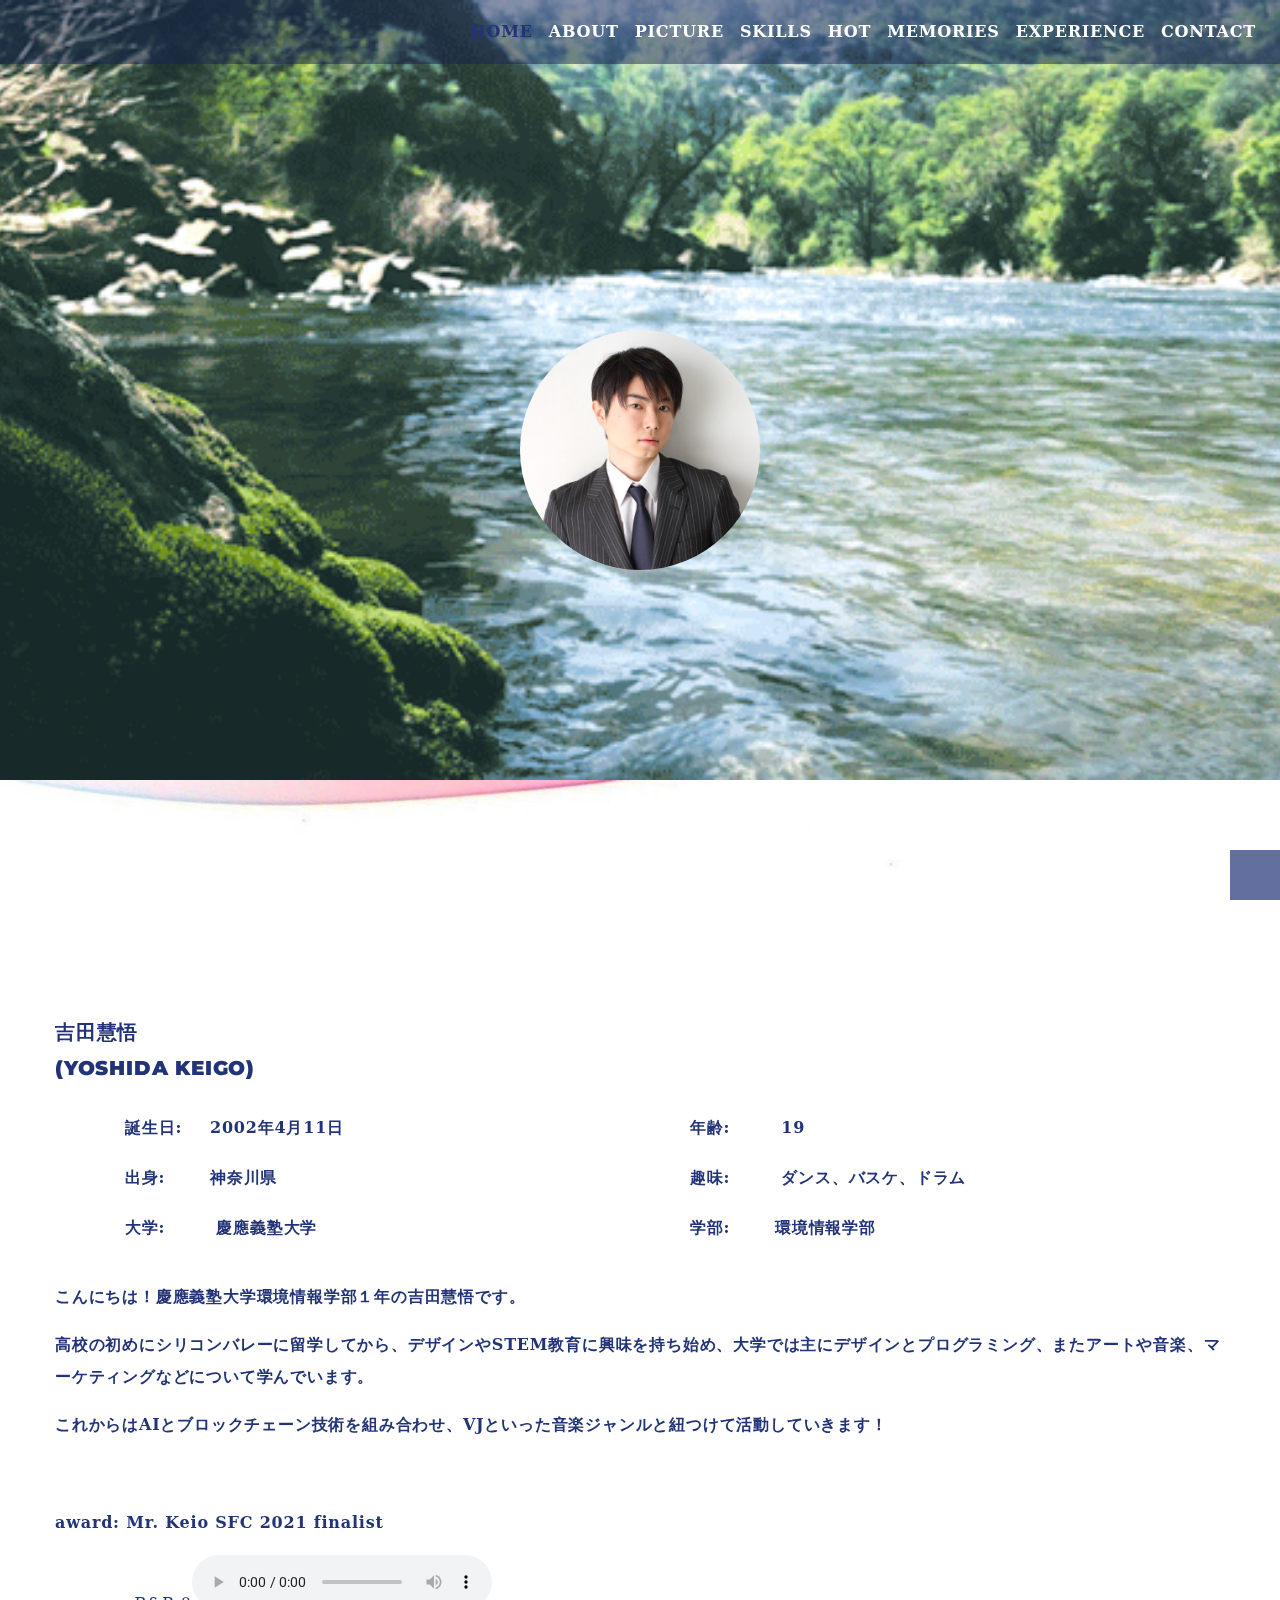
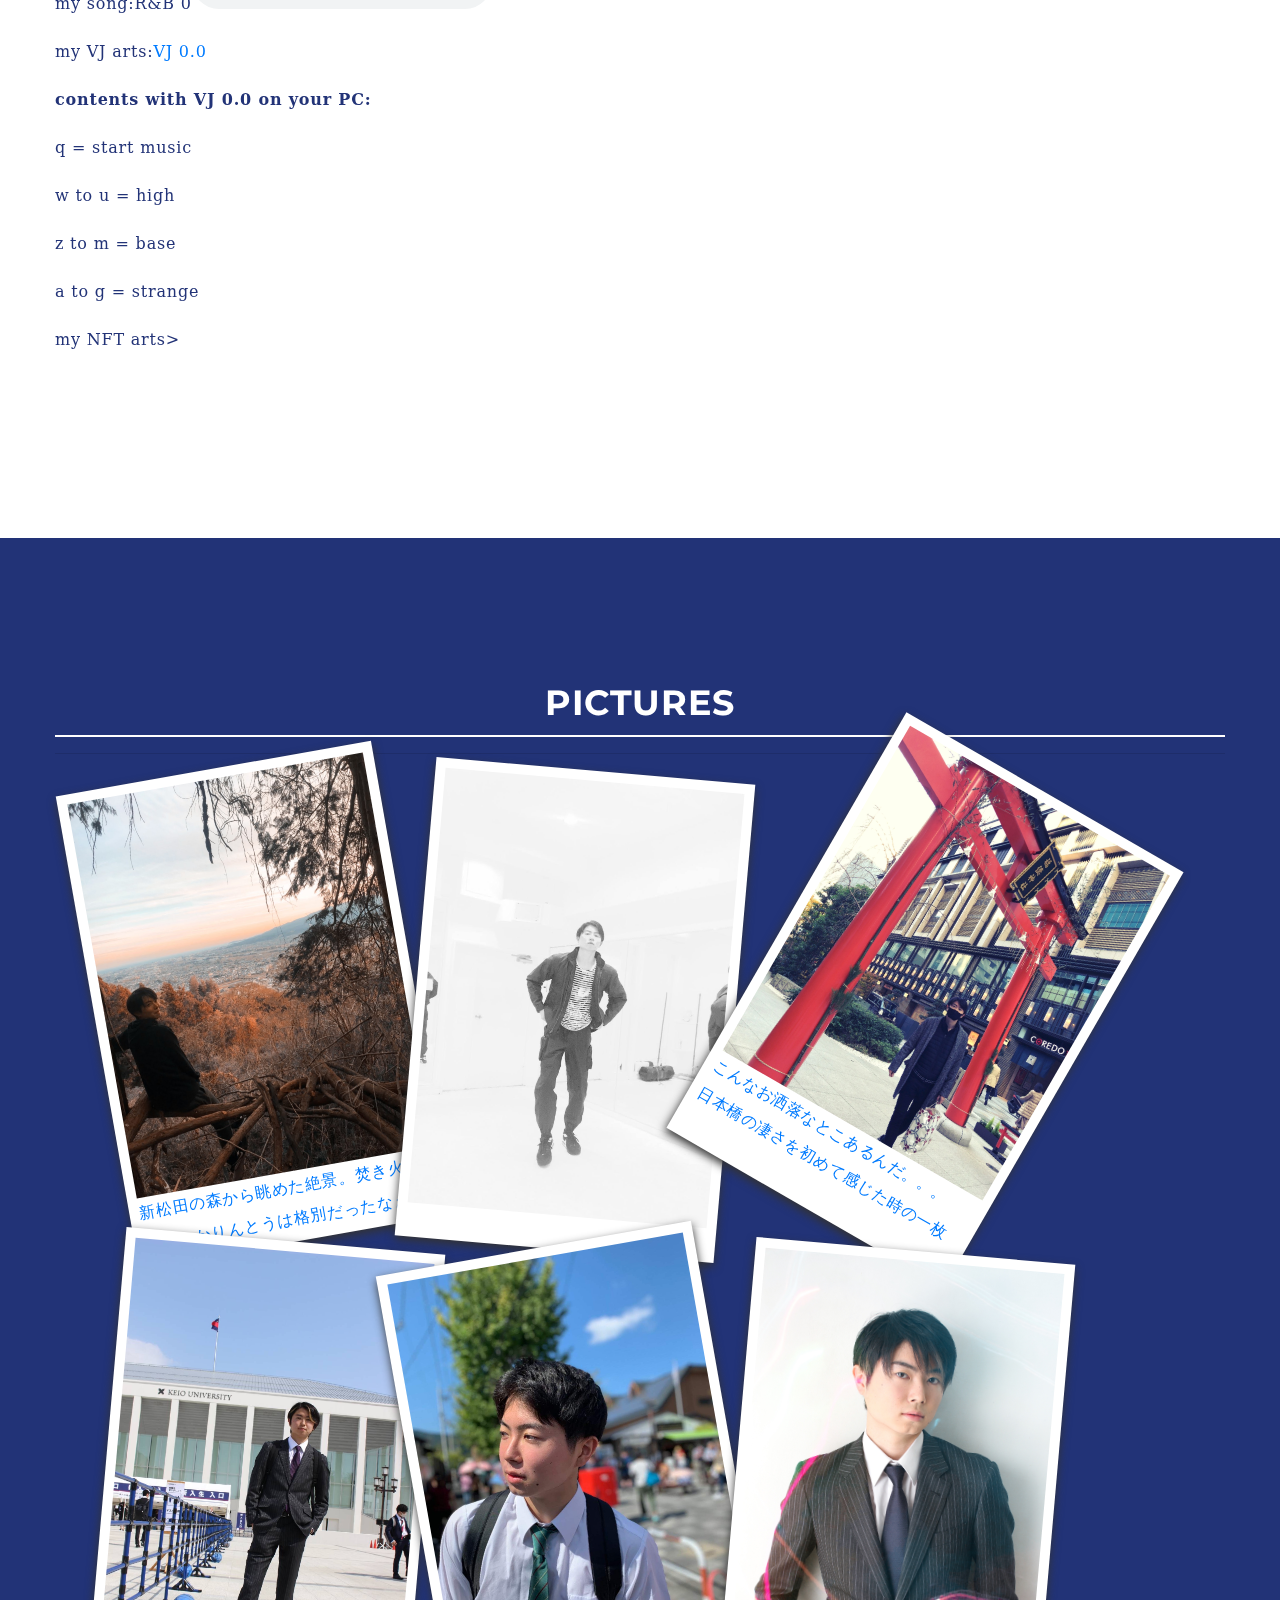
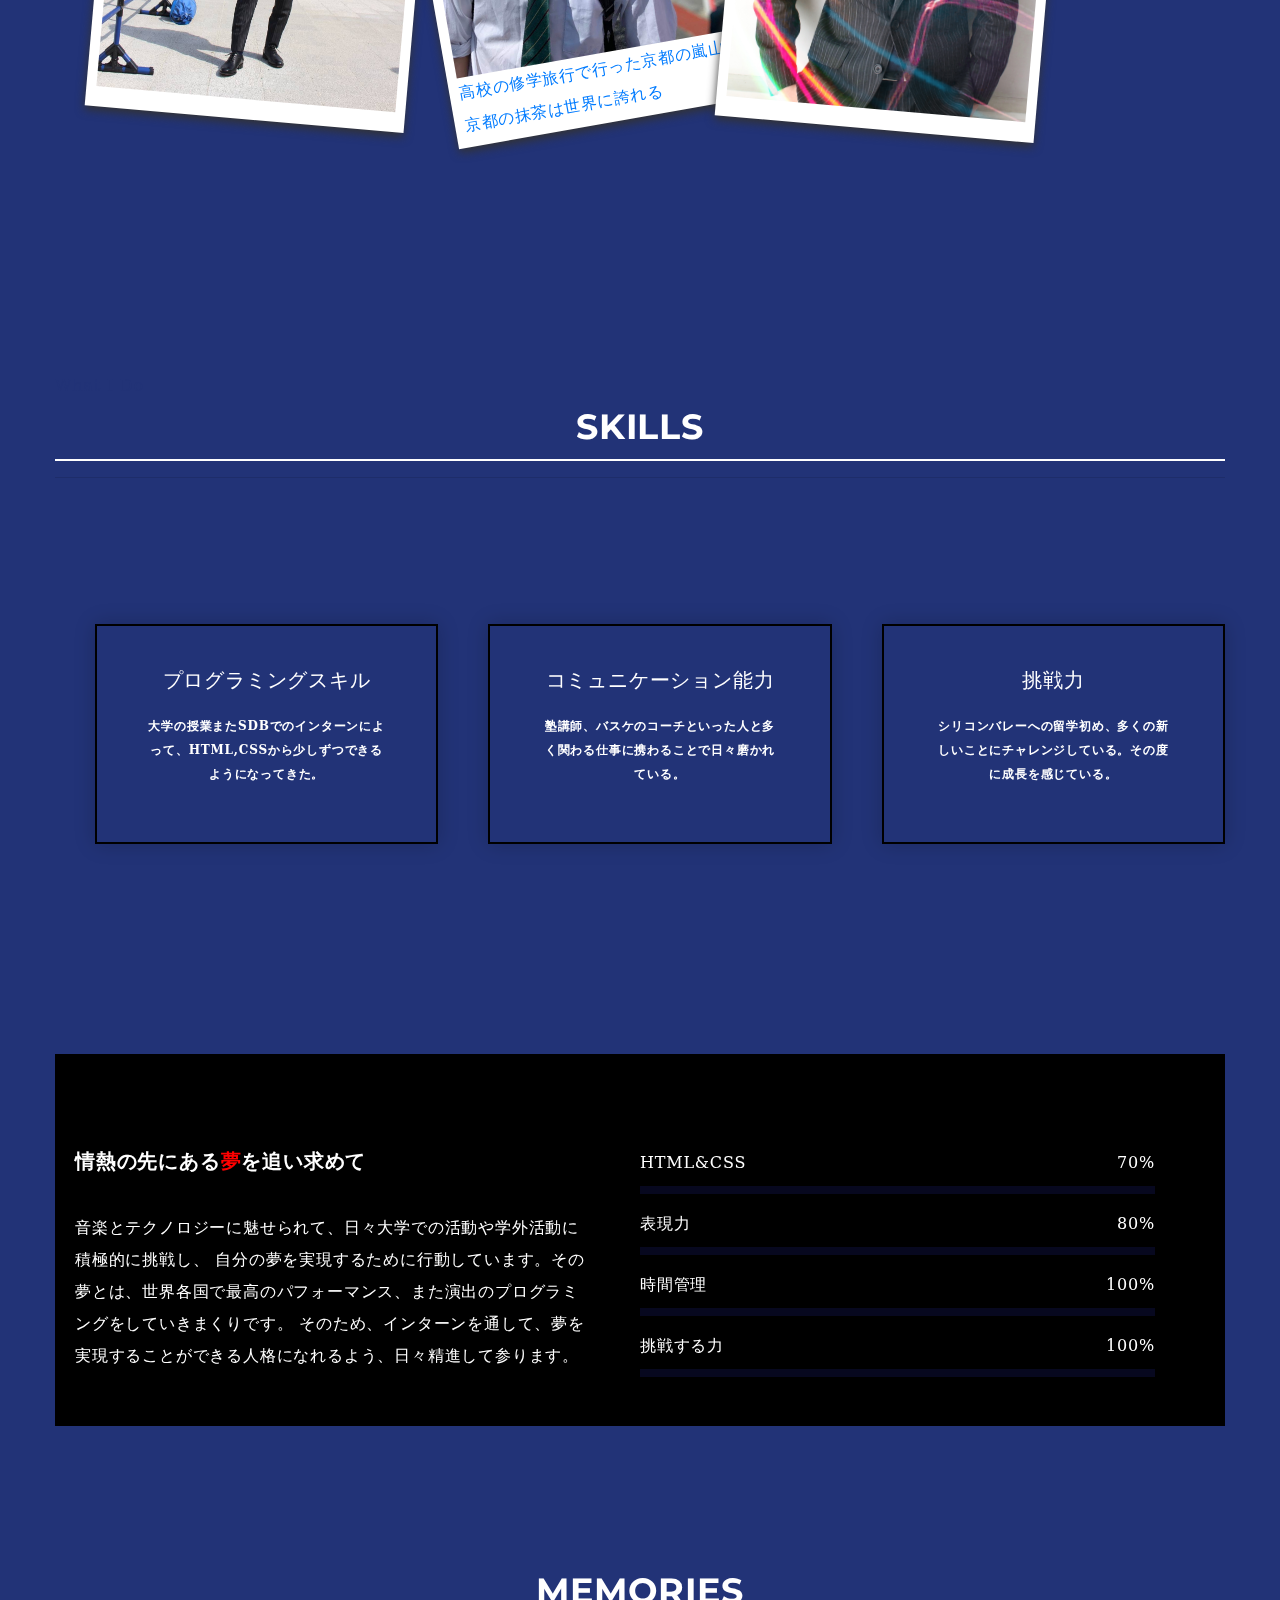
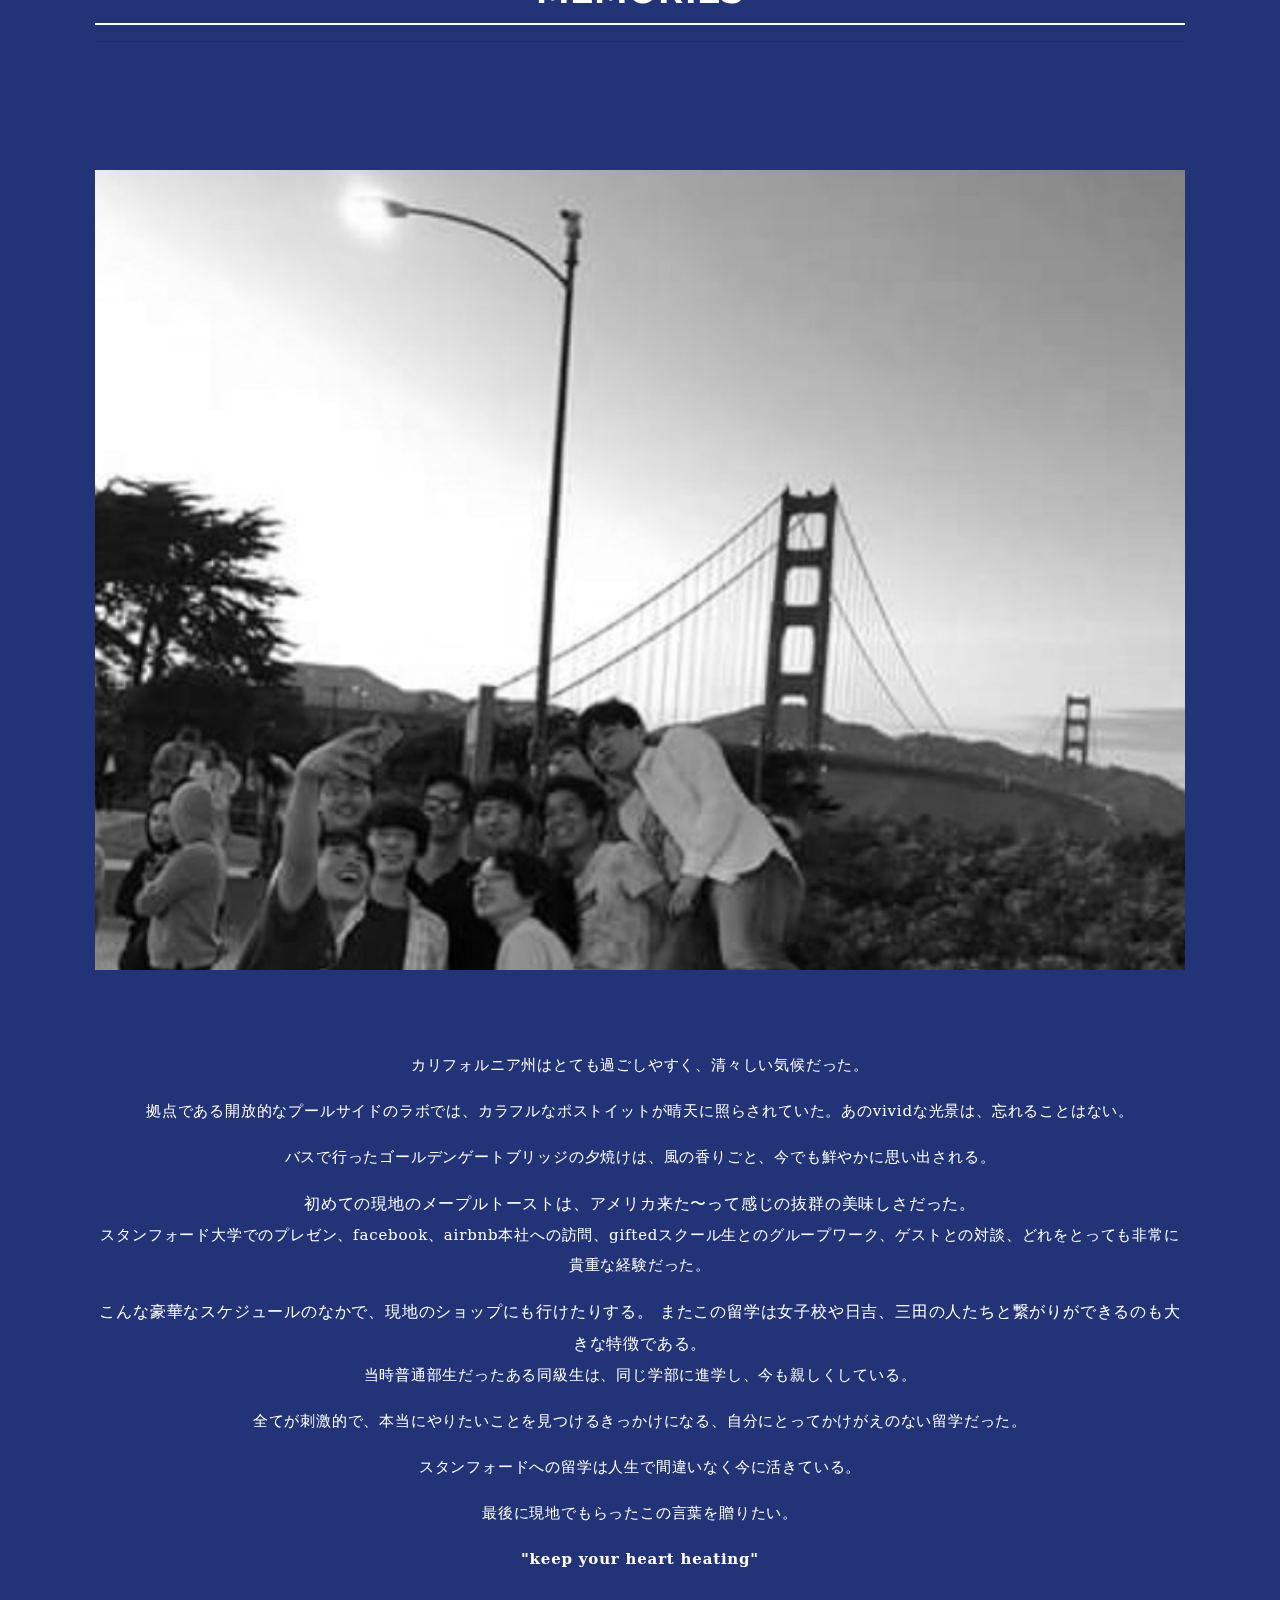
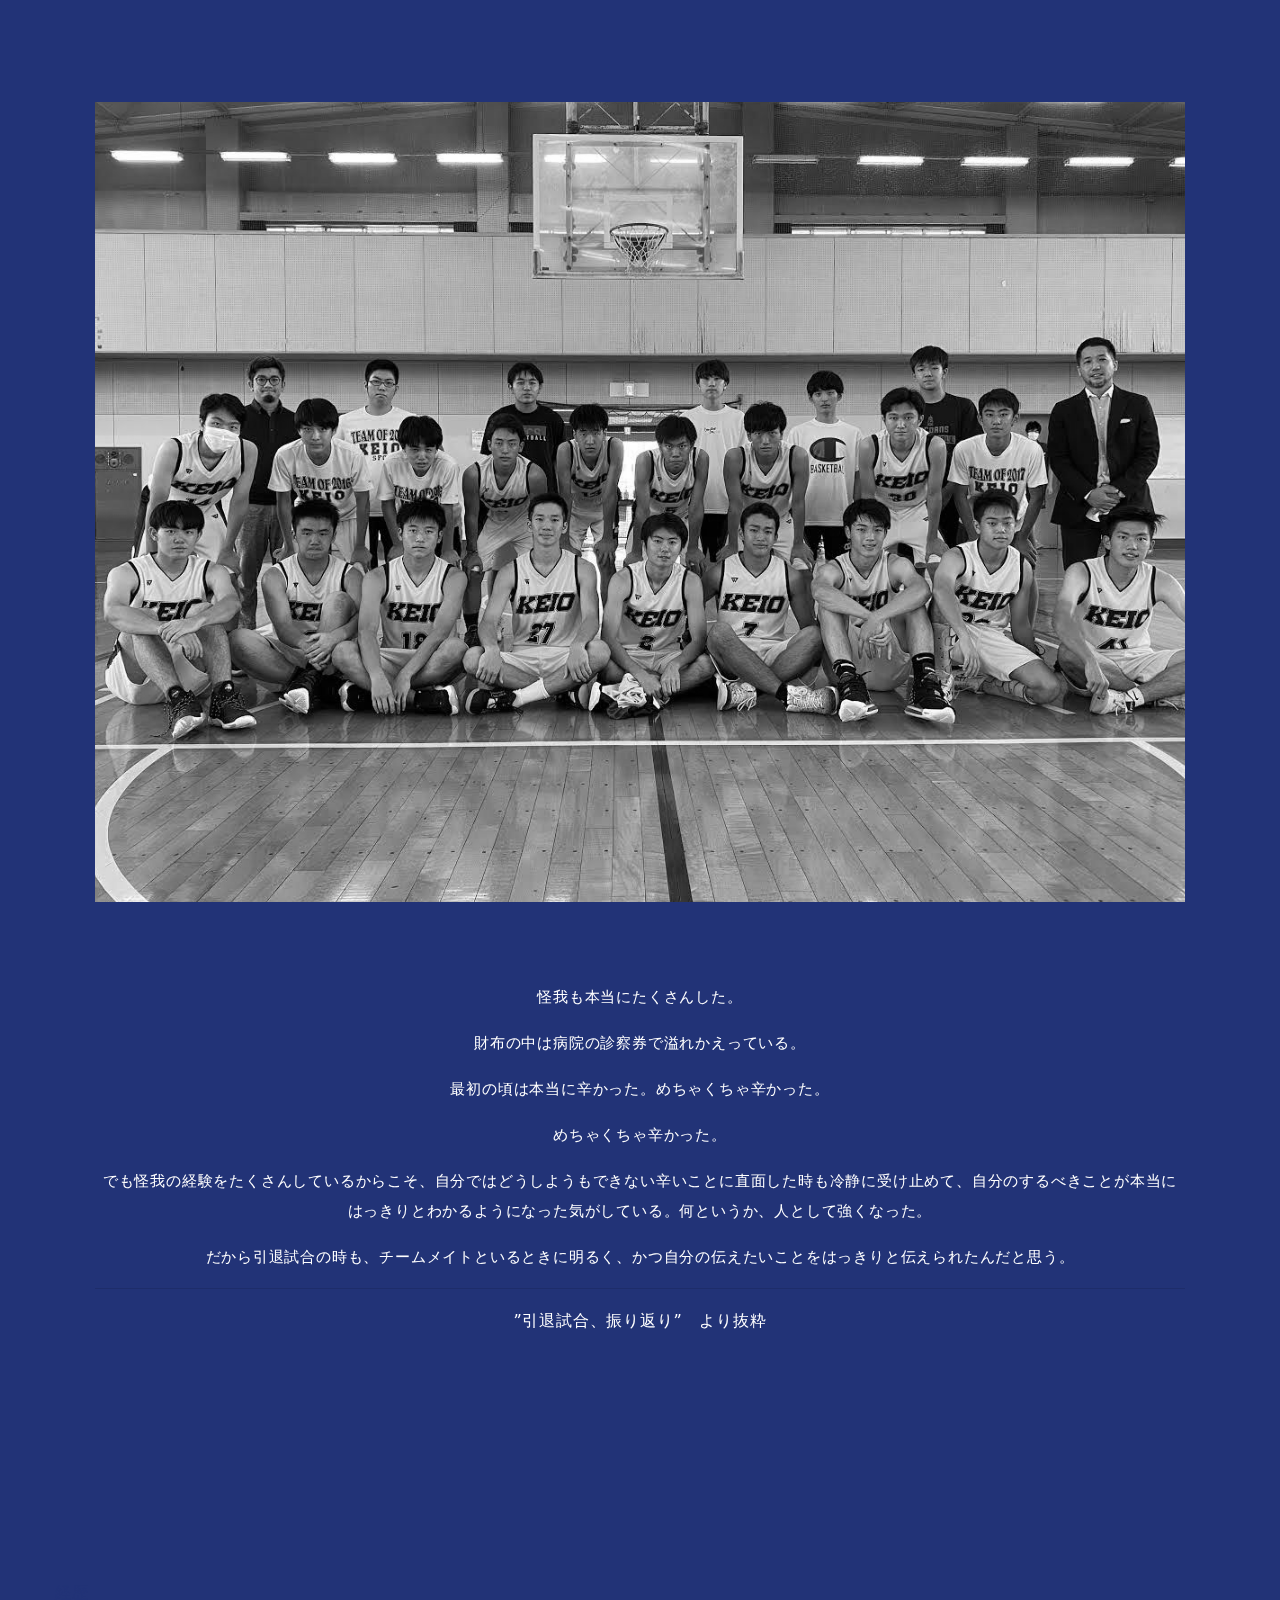
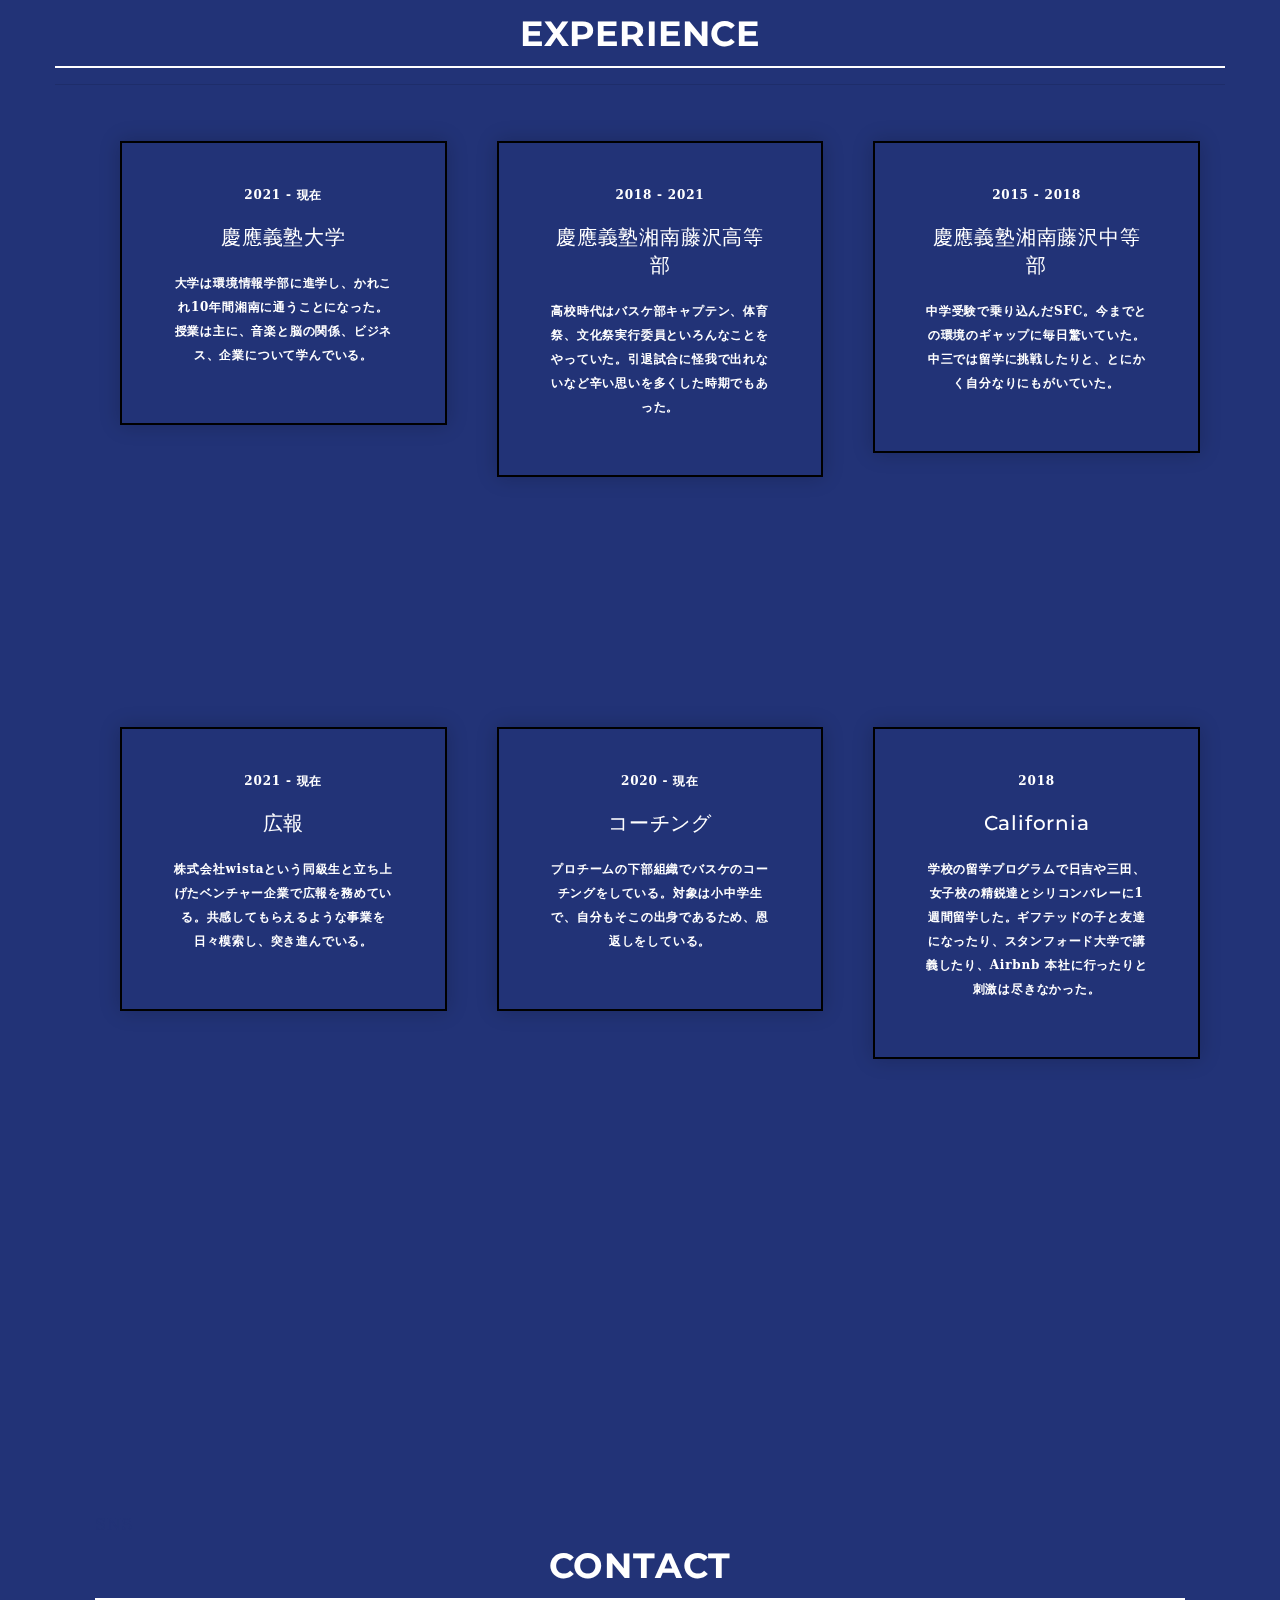
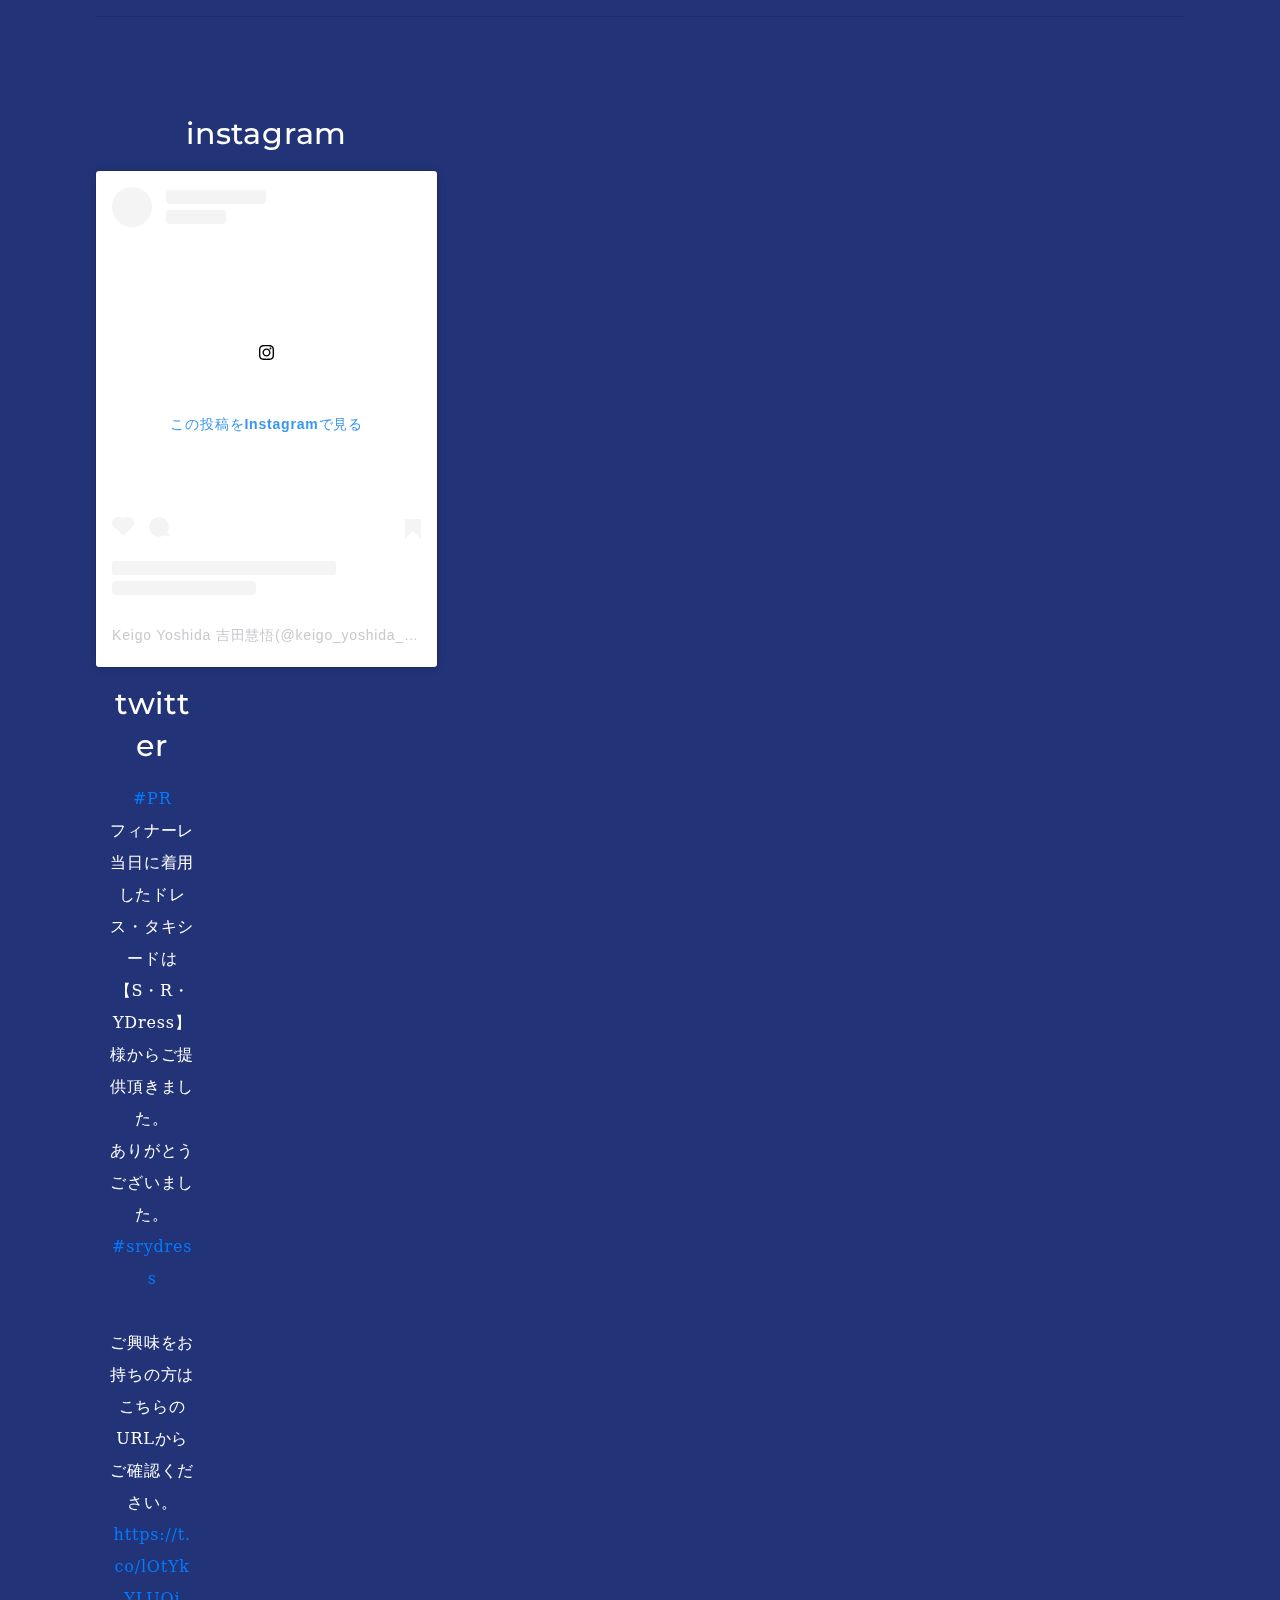
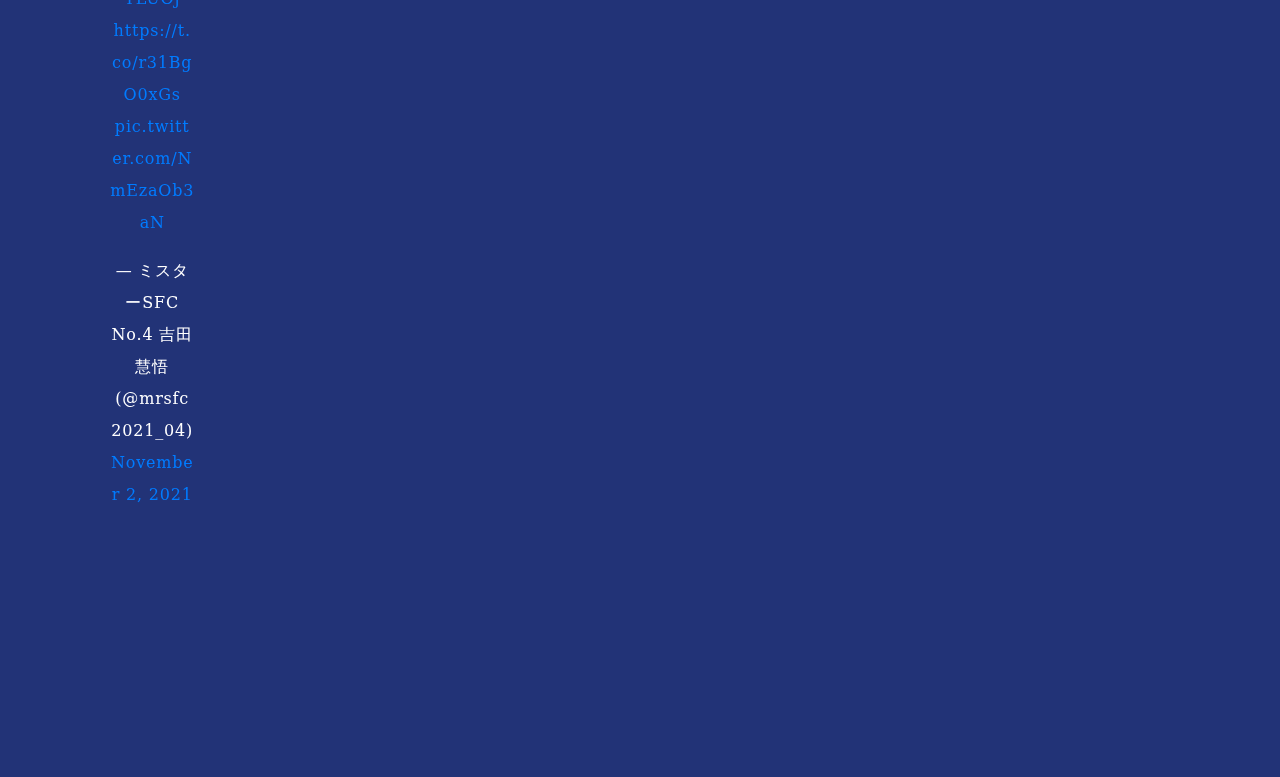
==== index.html @ f38b5d02 "twitterを並列に" ====
<!DOCTYPE html>
<html lang="ja">

<head>
  <meta http-equiv="Content-Type" content="text/html; charset=utf-8" />

  <meta name="description" content="Name of your web site">
  <meta name="author" content="Marketify">

  <meta name="viewport" content="width=device-width, initial-scale=1, maximum-scale=1">
  <title>KEIGO-PORTFOLIO</title>

  <link href="https://fonts.googleapis.com/css?family=Roboto:300,300i,400,400i,500,500i,700,700i&display=swap"
    rel="stylesheet">
  <link
    href="https://fonts.googleapis.com/css?family=Montserrat:200i,300,300i,400,400i,500,500i,600,700,700i,800&display=swap"
    rel="stylesheet">

  <link rel="stylesheet" href="https://stackpath.bootstrapcdn.com/bootstrap/4.4.1/css/bootstrap.min.css"
    integrity="sha384-Vkoo8x4CGsO3+Hhxv8T/Q5PaXtkKtu6ug5TOeNV6gBiFeWPGFN9MuhOf23Q9Ifjh" crossorigin="anonymous">
  <link rel="stylesheet" type="text/css" href="css/plugins.css" />
  <link rel="stylesheet" type="text/css" href="css/styler.css" />
</head>

<!--nav section-->
<body data-spy="scroll" data-target="#navbarResponsive">
  <nav class="navbar navbar-expand-md  navbar-dark fixed-top">
    <a class="navbar-brand" href="#"></a>
    <button class="navbar-toggler" type="button" data-toggle="collapse" data-target="#navbarResponsive">
      <span class="navbar-toggler-icon"></span>
    </button>
    <div class="collapse navbar-collapse" id="navbarResponsive">
      <ul class="navbar-nav ml-auto">
        <li class="nav-item">
          <a class="nav-link" href="#home">HOME</a>
        </li>
        <li class="nav-item">
          <a class="nav-link" href="#about">ABOUT</a>
        </li>
        <li class="nav-item">
          <a class="nav-link" href="#portfolio">PICTURE</a>
        </li>
        <li class="nav-item">
          <a class="nav-link" href="#skills">SKILLS</a>
        </li>
        <li class="nav-item">
          <a class="nav-link" href="#hot">HOT</a>
        </li>
        <li class="nav-item">
          <a class="nav-link" href="#memories">MEMORIES</a>
        </li>
        <li class="nav-item">
          <a class="nav-link" href="#experience">EXPERIENCE</a>
        </li>
        <li class="nav-item">
          <a class="nav-link" href="#contact">CONTACT</a>
        </li>
      </ul>
    </div>
  </nav>
  <!--end of nav section-->


  <!--home section-->
  <div class="page_top"><a href="#home"></a></div>
  <div class="offset" id="home">
    <div class="home-wrap">
      <div class="home-inner">
        <img src="img/slider/tumblr_ovw5zvVWhR1uvsi7jo1_540.gif" class="hero-image">
      </div>
      <div class="hero-content">
        <div class="image-wrap">

          <img src="img/about/2021-05-2853.jpeg" alt="#" class="rounded-circle main">
        </div>
          </div>
        </div>
      </div>
  <!--end of home section-->

  <!--about section-->
      <div class="page-slide"><a href="#about"></a></div>
  <div class="offset" id="about">
    <div class="wrapper-about-all">
      <div class="wrapper-about">
        <div class="container">
          <div class="about-inner">
            <div class="leftbox">
              <div class="about-image-wrapper">
                <img src="img/portfolio/IMG_0034.jpeg" class="about-image">
              </div>
            </div>
            <div class="rightbox">
              <div class="about-title">
                <h3><b><strong>吉田慧悟</strong></b></h3>
                <h3><b><strong>(YOSHIDA KEIGO)</strong></b></h3>
              </div>
              <div class="about-short-contact-wrap">
                <ul>
                  <li>
                    <span><label>誕生日:</label>2002年4月11日</span>
                  </li>
                  <li>
                    <span><label>年齢:</label> 19</span>
                  </li>
                  <li>
                    <span><label>出身:</label>神奈川県</span>
                  </li>
                  <li>
                    <span><label>趣味:</label> ダンス、バスケ、ドラム</span>
                  </li>
                  <li>
                    <span><label>大学:</label> 慶應義塾大学</span>
                  </li>
                  <li>
                    <span><label>学部:</label>環境情報学部</span>
                  </li>
                 
                </ul>
              </div>
              <div class="text">
                <p><b> こんにちは！慶應義塾大学環境情報学部１年の吉田慧悟です。</b>
                </p>
                <p><b>高校の初めにシリコンバレーに留学してから、デザインやSTEM教育に興味を持ち始め、大学では主にデザインとプログラミング、またアートや音楽、マーケティングなどについて学んでいます。</b></p>
                <p><b>これからはAIとブロックチェーン技術を組み合わせ、VJといった音楽ジャンルと紐つけて活動していきます！</b></p>
                <h3><b>works</b></h3>
                <p><b>award: Mr. Keio SFC 2021 finalist</b></p>
                <p>my song:R&B 0<audio controls src="img/music/R&B 0.mp3">R&B 0</audio></p>
                <p>my VJ arts:<a href="https://openprocessing.org/sketch/1438376">VJ 0.0</a></p>
                <p><b>contents with VJ 0.0 on your PC:</b></p>
                <p>q = start music</p>
                <p>w to u = high</p>
                <p>z to m = base</p>
                <p>a to g = strange</p>
                <p>my NFT arts></p>
              </div>
            </div>
          </div>
        </div>
      </div>
    </div>
  </div>
  <!--end of about section-->
  
    
  <!--picture section-->
  <div class="offset" id="portfolio">
    <div class="wrapper_portfolio">
      <div class="container">
        <div class="title">
          <h3>PICTURES</h3>
          <div class="line">
            <hr>
          </div> 
        </div>
        <ul id="polaroids">
          <li><a href="img/portfolio/RNI-Films-IMG-4A5D08AF-BF4A-4D0A-ABB3-A1FD6FC0939A_Original.jpeg" ><img src="img/portfolio/RNI-Films-IMG-4A5D08AF-BF4A-4D0A-ABB3-A1FD6FC0939A_Original.jpeg" alt="秘密基地">新松田の森から眺めた絶景。焚き火で焼いたかりんとうは格別だったなぁ</a></li>
          <li><a href="img/portfolio/RNI-Films-IMG-869E2FD5-4C6A-4C29-9185-D4EF55834607_Original.jpeg" ><img src="img/portfolio/RNI-Films-IMG-869E2FD5-4C6A-4C29-9185-D4EF55834607_Original.jpeg" alt="ダンス"></a></li>
          <li><a href="img/portfolio/625C29FE-C536-450C-9854-3E3DE1146FEB_Original.jpeg" ><img src="img/portfolio/625C29FE-C536-450C-9854-3E3DE1146FEB_Original.jpeg" alt="日本橋">こんなお洒落なとこあるんだ。。。　日本橋の凄さを初めて感じた時の一枚</a></li>
          <li><a href="img/portfolio/IMG_5409.jpeg" ><img src="img/portfolio/IMG_5409.jpeg" alt="大学入学式"></a></li>
          <li><a href="img/portfolio/IMG_1475_Original.jpeg" ><img src="img/portfolio/IMG_1475_Original.jpeg" alt="京都修学旅行">高校の修学旅行で行った京都の嵐山。京都の抹茶は世界に誇れる</a></li>
          <li><a href="img/portfolio/IMG_5537.jpeg" ><img src="img/portfolio/IMG_5537.jpeg" alt="今の僕"></a></li>
        </ul>
      </div>
    </div>
  </div>
  
<!--end of picture section-->


<!--skills section-->
  <div class="offset" id="skills">
    <div class="wrapper-skills">
      <div class="container">
        <div class="title">
          <span>What I Do</span>
          <h3>SKILLS</h3>
          <div class="line">
            <hr>
          </div>
        </div>
        <div class="service_inner">
         <div class="wrapper">
          <ul>
            <li>
              <div class="inner">
                <h3>プログラミングスキル</h3>
                <p>大学の授業またSDBでのインターンによって、HTML,CSSから少しずつできるようになってきた。</p>
              </div>
            </li>
            <li>
              <div class="inner">
                <h3>コミュニケーション能力</h3>
                <p>塾講師、バスケのコーチといった人と多く関わる仕事に携わることで日々磨かれている。</p>
              </div>
            </li>
            <li>
              <div class="inner">
                <h3>挑戦力</h3>
                <p>シリコンバレーへの留学初め、多くの新しいことにチャレンジしている。その度に成長を感じている。</p>
              </div>
            </li>
          </ul>
<!--end of skills section-->
<!--hot section-->
<div class="offset" id="hot">
  <div class="arlo_tm_progress_wrap">
    <div class="progress_wrap_inner">
      <div class="left">
        <div class="main_title">
          <h3><strong>情熱の先にある<span>夢</span>を追い求めて　</strong></h3>
        </div>
        <div class="text">
          <p>
            音楽とテクノロジーに魅せられて、日々大学での活動や学外活動に積極的に挑戦し、
自分の夢を実現するために行動しています。その夢とは、世界各国で最高のパフォーマンス、また演出のプログラミングをしていきまくりです。
そのため、インターンを通して、夢を実現することができる人格になれるよう、日々精進して参ります。
          </p>
        </div>
      </div>
      <div class="left">
        <div class="arlo_progress">
          <div class="progress_inner" data-value="70" data-color="#0067c0">
            <span><span class="label">HTML&CSS</span><span class="number">70%</span></span>
            <div class="background">
              <div class="bar">
                <div class="bar_in"></div>
              </div>
            </div>
          </div>
          <div class="progress_inner" data-value="80" data-color="#0067c0">
            <span><span class="label">表現力</span><span class="number">80%</span></span>
            <div class="background">
              <div class="bar">
                <div class="bar_in"></div>
              </div>
            </div>
          </div>
          <div class="progress_inner" data-value="100" data-color="#0067c0">
            <span><span class="label">時間管理</span><span class="number">100%</span></span>
            <div class="background">
              <div class="bar">
                <div class="bar_in"></div>
              </div>
            </div>
          </div>
          <div class="progress_inner" data-value="100" data-color="#ff214f">
            <span><span class="label">挑戦する力</span><span class="number">100%</span></span>
            <div class="background">
              <div class="bar">
                <div class="bar_in"></div>
              </div>
            </div>
          </div>
        </div>
      </div>
    </div>
  </div>
　　　</div>
<!--end of hot section-->



<!--memories section-->
  <div id="memories" class="offset">
    <div class="hard-work">
      <div class="container">
        <div class="fixed-inner">
          <img src="img/slider/wp3498356.jpg" class="performance-image">
        </div>
        <div class="catch">
          <div class="title">
           
            <h3>memories</h3>
            <div class="line">
              <hr>
            </div>
          </div>
          <div class="content-inner">
            <div class="wrap-inner">
              <div class="img_wrap">
                <img src="img/about/IMG_3614_Original.jpeg">
                
              </div>
              <p>カリフォルニア州はとても過ごしやすく、清々しい気候だった。</p>
              <p>
                拠点である開放的なプールサイドのラボでは、カラフルなポストイットが晴天に照らされていた。あのvividな光景は、忘れることはない。</p>
                <p>
                バスで行ったゴールデンゲートブリッジの夕焼けは、風の香りごと、今でも鮮やかに思い出される。</p>
                初めての現地のメープルトーストは、アメリカ来た〜って感じの抜群の美味しさだった。
                <p>
                スタンフォード大学でのプレゼン、facebook、airbnb本社への訪問、giftedスクール生とのグループワーク、ゲストとの対談、どれをとっても非常に貴重な経験だった。
                </p>
                こんな豪華なスケジュールのなかで、現地のショップにも行けたりする。
                またこの留学は女子校や日吉、三田の人たちと繋がりができるのも大きな特徴である。
                <p>
                当時普通部生だったある同級生は、同じ学部に進学し、今も親しくしている。
                </p>
                <p>
                全てが刺激的で、本当にやりたいことを見つけるきっかけになる、自分にとってかけがえのない留学だった。
                </p>
                <p>
                スタンフォードへの留学は人生で間違いなく今に活きている。
                </p>
                <p>
                最後に現地でもらったこの言葉を贈りたい。
                </p>

                <p><strong>"keep your heart heating"　</strong>
              </p>
              
              <div class="wrap2-inner">
                <div class="img_wrap">
                  <img src="img/about/IMG_3715.jpeg">
                </div>
              <p>怪我も本当にたくさんした。</p>
              <p>財布の中は病院の診察券で溢れかえっている。</p>
              <p>最初の頃は本当に辛かった。めちゃくちゃ辛かった。</p>
              <p>めちゃくちゃ辛かった。</p>
              <p>でも怪我の経験をたくさんしているからこそ、自分ではどうしようもできない辛いことに直面した時も冷静に受け止めて、自分のするべきことが本当にはっきりとわかるようになった気がしている。何というか、人として強くなった。</p>
              <p>だから引退試合の時も、チームメイトといるときに明るく、かつ自分の伝えたいことをはっきりと伝えられたんだと思う。</p>
                <hr>
            <a>”引退試合、振り返り”　より抜粋</a>
            </div>
          </div>
        </div>
      </div>
    </div>
  </div>
  <!--end of memories section-->



  <!--experience section-->
  <div class="offset" id="experience">
    <div class="arlo_tm_timeline">
        <div class="title">
          <span>経歴</span>
          <h3>experience</h3>
          <div class="line">
            <hr>
          </div>
        </div>
        <div class="container">
        <div class="timeline_inner">
          <!-- <div class="left"> -->
            <div class="row">
            <ul>
              <li>
                <!-- <div class="col-xs-12"> -->
                <div class="inner">
                  <!-- <div class="col-xs-6 col-md-4 col-xl-6"> -->
                  <p class="year">2021 - 現在</p>
                  <h3 class="title">慶應義塾大学</h3>
                  <p class="text">
                    大学は環境情報学部に進学し、かれこれ10年間湘南に通うことになった。授業は主に、音楽と脳の関係、ビジネス、企業について学んでいる。
                  </p>
                </div>
                <!-- </div> -->
              </li>
              <li>
                <div class="inner">
                  <!-- <div class="col-xs-6 col-md-4 col-xl-6"> -->
                  <!-- <div class="col-xs-12"> -->
                  <p class="year">2018 - 2021</p>
                  <h3 class="title">慶應義塾湘南藤沢高等部</h3>
                  <p class="text">
                   高校時代はバスケ部キャプテン、体育祭、文化祭実行委員といろんなことをやっていた。引退試合に怪我で出れないなど辛い思いを多くした時期でもあった。 
                  </p>
                </div>
                <!-- </div> -->
              </li>
              <li>
                <div class="inner">
                  <!-- <div class="col-xs-6 col-md-4 col-xl-6"> -->
                  <!-- <div class="col-xs-12"> -->
                  <p class="year">2015 - 2018</p>
                  <h3 class="title">慶應義塾湘南藤沢中等部</h3>
                  <p class="text">
                    中学受験で乗り込んだSFC。今までとの環境のギャップに毎日驚いていた。中三では留学に挑戦したりと、とにかく自分なりにもがいていた。</p>
                </div>
                <!-- </div> -->
              </li>
            </ul>
            </div>
          <!-- <div class="right"> -->
            <div class="row">
            <ul>
              <li>
                <div class="inner">
                  <!-- <div class="col-xs-6 col-md-4 col-xl-6"> -->
                  <p class="year">2021 - 現在</p>
                  <h3 class="title">広報</h3>
                  <p class="text">
                    株式会社wistaという同級生と立ち上げたベンチャー企業で広報を務めている。共感してもらえるような事業を日々模索し、突き進んでいる。
                  </p>
                </div>
                <!-- </div> -->
              </li>
              <li>
                <div class="inner">
                  <!-- <div class="col-xs-6 col-md-4 col-xl-6"> -->
                  <p class="year">2020 - 現在</p>
                  <h3 class="title">コーチング</h3>
                  <p class="text">
                    プロチームの下部組織でバスケのコーチングをしている。対象は小中学生で、自分もそこの出身であるため、恩返しをしている。
                  </p>
                </div>
                <!-- </div> -->
              </li>
              <li>
                <div class="inner">
                  <!-- <div class="col-xs-6 col-md-4 col-xs-6"> -->
                  <p class="year">2018</p>
                  <h3 class="title">California</h3>
                  <p class="text">
                    学校の留学プログラムで日吉や三田、女子校の精鋭達とシリコンバレーに1週間留学した。ギフテッドの子と友達になったり、スタンフォード大学で講義したり、Airbnb 本社に行ったりと刺激は尽きなかった。
                  </p>
                  </div>
                <!-- </div> -->
              </li>
            </ul>
          </div>
        </div>
      </div>
    </div>
    </div>
  </div>
     

  <!--end of memories section-->


  <!--contact section-->
  <div id="contact" class="offset">
    <div class="arlo_tm_contact">
      <div class="container">
        <div class="title">
          <span>SNS</span>
          <h3>CONTACT</h3>
          <div class="line">
            <hr>
          </div>
        </div>
        <div class="contact-wrapper row">
          <div class="location-section col-md-4 col-12">
            <i class="fab fa-instagram fa-2x my-example"></i>
            <h3>instagram</h3>
            <p>
            <blockquote class="instagram-media" data-instgrm-captioned data-instgrm-permalink="https://www.instagram.com/p/CSEguqxhhK9/?utm_source=ig_embed&amp;utm_campaign=loading" data-instgrm-version="14" style=" background:#FFF; border:0; border-radius:3px; box-shadow:0 0 1px 0 rgba(0,0,0,0.5),0 1px 10px 0 rgba(0,0,0,0.15); margin: 1px; max-width:540px; min-width:326px; padding:0; width:99.375%; width:-webkit-calc(100% - 2px); width:calc(100% - 2px);"><div style="padding:16px;"> <a href="https://www.instagram.com/p/CSEguqxhhK9/?utm_source=ig_embed&amp;utm_campaign=loading" style=" background:#FFFFFF; line-height:0; padding:0 0; text-align:center; text-decoration:none; width:100%;" target="_blank">
            <div style=" display: flex; flex-direction: row; align-items: center;">
              <div style="background-color: #F4F4F4; border-radius: 50%; flex-grow: 0; height: 40px; margin-right: 14px; width: 40px;"></div>
              <div style="display: flex; flex-direction: column; flex-grow: 1; justify-content: center;">
                <div style=" background-color: #F4F4F4; border-radius: 4px; flex-grow: 0; height: 14px; margin-bottom: 6px; width: 100px;"></div>
                <div style=" background-color: #F4F4F4; border-radius: 4px; flex-grow: 0; height: 14px; width: 60px;"></div>
              </div></div>
            <div style="padding: 19% 0;"></div>
            <div style="display:block; height:50px; margin:0 auto 12px; width:50px;">
              <svg width="50px" height="50px" viewBox="0 0 60 60" version="1.1" xmlns="https://www.w3.org/2000/svg" xmlns:xlink="https://www.w3.org/1999/xlink">
                <g stroke="none" stroke-width="1" fill="none" fill-rule="evenodd">
                  <g transform="translate(-511.000000, -20.000000)" fill="#000000">
                    <g>
                      <path d="M556.869,30.41 C554.814,30.41 553.148,32.076 553.148,34.131 C553.148,36.186 554.814,37.852 556.869,37.852 C558.924,37.852 560.59,36.186 560.59,34.131 C560.59,32.076 558.924,30.41 556.869,30.41 M541,60.657 C535.114,60.657 530.342,55.887 530.342,50 C530.342,44.114 535.114,39.342 541,39.342 C546.887,39.342 551.658,44.114 551.658,50 C551.658,55.887 546.887,60.657 541,60.657 M541,33.886 C532.1,33.886 524.886,41.1 524.886,50 C524.886,58.899 532.1,66.113 541,66.113 C549.9,66.113 557.115,58.899 557.115,50 C557.115,41.1 549.9,33.886 541,33.886 M565.378,62.101 C565.244,65.022 564.756,66.606 564.346,67.663 C563.803,69.06 563.154,70.057 562.106,71.106 C561.058,72.155 560.06,72.803 558.662,73.347 C557.607,73.757 556.021,74.244 553.102,74.378 C549.944,74.521 548.997,74.552 541,74.552 C533.003,74.552 532.056,74.521 528.898,74.378 C525.979,74.244 524.393,73.757 523.338,73.347 C521.94,72.803 520.942,72.155 519.894,71.106 C518.846,70.057 518.197,69.06 517.654,67.663 C517.244,66.606 516.755,65.022 516.623,62.101 C516.479,58.943 516.448,57.996 516.448,50 C516.448,42.003 516.479,41.056 516.623,37.899 C516.755,34.978 517.244,33.391 517.654,32.338 C518.197,30.938 518.846,29.942 519.894,28.894 C520.942,27.846 521.94,27.196 523.338,26.654 C524.393,26.244 525.979,25.756 528.898,25.623 C532.057,25.479 533.004,25.448 541,25.448 C548.997,25.448 549.943,25.479 553.102,25.623 C556.021,25.756 557.607,26.244 558.662,26.654 C560.06,27.196 561.058,27.846 562.106,28.894 C563.154,29.942 563.803,30.938 564.346,32.338 C564.756,33.391 565.244,34.978 565.378,37.899 C565.522,41.056 565.552,42.003 565.552,50 C565.552,57.996 565.522,58.943 565.378,62.101 M570.82,37.631 C570.674,34.438 570.167,32.258 569.425,30.349 C568.659,28.377 567.633,26.702 565.965,25.035 C564.297,23.368 562.623,22.342 560.652,21.575 C558.743,20.834 556.562,20.326 553.369,20.18 C550.169,20.033 549.148,20 541,20 C532.853,20 531.831,20.033 528.631,20.18 C525.438,20.326 523.257,20.834 521.349,21.575 C519.376,22.342 517.703,23.368 516.035,25.035 C514.368,26.702 513.342,28.377 512.574,30.349 C511.834,32.258 511.326,34.438 511.181,37.631 C511.035,40.831 511,41.851 511,50 C511,58.147 511.035,59.17 511.181,62.369 C511.326,65.562 511.834,67.743 512.574,69.651 C513.342,71.625 514.368,73.296 516.035,74.965 C517.703,76.634 519.376,77.658 521.349,78.425 C523.257,79.167 525.438,79.673 528.631,79.82 C531.831,79.965 532.853,80.001 541,80.001 C549.148,80.001 550.169,79.965 553.369,79.82 C556.562,79.673 558.743,79.167 560.652,78.425 C562.623,77.658 564.297,76.634 565.965,74.965 C567.633,73.296 568.659,71.625 569.425,69.651 C570.167,67.743 570.674,65.562 570.82,62.369 C570.966,59.17 571,58.147 571,50 C571,41.851 570.966,40.831 570.82,37.631"></path></g></g></g></svg></div><div style="padding-top: 8px;"> <div style=" color:#3897f0; font-family:Arial,sans-serif; font-size:14px; font-style:normal; font-weight:550; line-height:18px;">この投稿をInstagramで見る</div></div><div style="padding: 12.5% 0;"></div> <div style="display: flex; flex-direction: row; margin-bottom: 14px; align-items: center;"><div> <div style="background-color: #F4F4F4; border-radius: 50%; height: 12.5px; width: 12.5px; transform: translateX(0px) translateY(7px);"></div> <div style="background-color: #F4F4F4; height: 12.5px; transform: rotate(-45deg) translateX(3px) translateY(1px); width: 12.5px; flex-grow: 0; margin-right: 14px; margin-left: 2px;"></div> <div style="background-color: #F4F4F4; border-radius: 50%; height: 12.5px; width: 12.5px; transform: translateX(9px) translateY(-18px);"></div></div><div style="margin-left: 8px;"> <div style=" background-color: #F4F4F4; border-radius: 50%; flex-grow: 0; height: 20px; width: 20px;"></div> <div style=" width: 0; height: 0; border-top: 2px solid transparent; border-left: 6px solid #f4f4f4; border-bottom: 2px solid transparent; transform: translateX(16px) translateY(-4px) rotate(30deg)"></div></div><div style="margin-left: auto;"> <div style=" width: 0px; border-top: 8px solid #F4F4F4; border-right: 8px solid transparent; transform: translateY(16px);"></div> <div style=" background-color: #F4F4F4; flex-grow: 0; height: 12px; width: 16px; transform: translateY(-4px);"></div> <div style=" width: 0; height: 0; border-top: 8px solid #F4F4F4; border-left: 8px solid transparent; transform: translateY(-4px) translateX(8px);"></div></div></div> <div style="display: flex; flex-direction: column; flex-grow: 1; justify-content: center; margin-bottom: 24px;"> <div style=" background-color: #F4F4F4; border-radius: 4px; flex-grow: 0; height: 14px; margin-bottom: 6px; width: 224px;"></div> <div style=" background-color: #F4F4F4; border-radius: 4px; flex-grow: 0; height: 14px; width: 144px;"></div></div></a><p style=" color:#c9c8cd; font-family:Arial,sans-serif; font-size:14px; line-height:17px; margin-bottom:0; margin-top:8px; overflow:hidden; padding:8px 0 7px; text-align:center; text-overflow:ellipsis; white-space:nowrap;"><a href="https://www.instagram.com/p/CSEguqxhhK9/?utm_source=ig_embed&amp;utm_campaign=loading" style=" color:#c9c8cd; font-family:Arial,sans-serif; font-size:14px; font-style:normal; font-weight:normal; line-height:17px; text-decoration:none;" target="_blank">Keigo Yoshida 吉田慧悟(@keigo_yoshida_0411)がシェアした投稿</a></p></div></blockquote> <script async src="//www.instagram.com/embed.js"></script></p>
          <div class="location-section col-md-4 col-12">
            <i class="fab fa-twitter fa-2x my-example"></i>
            <h3>twitter</h3>
            <p><blockquote class="twitter-tweet">
            <p lang="ja" dir="ltr">
              <a href="https://twitter.com/hashtag/PR?src=hash&amp;ref_src=twsrc%5Etfw">#PR</a>
              <br>フィナーレ当日に着用したドレス・タキシードは
              <br>【S・R・YDress】様からご提供頂きました。
              <br>ありがとうございました。
              <a href="https://twitter.com/hashtag/srydress?src=hash&amp;ref_src=twsrc%5Etfw">#srydress</a>
              <br>
              <br>ご興味をお持ちの方はこちらのURLからご確認ください。
              <a href="https://t.co/lOtYkYLUOj">https://t.co/lOtYkYLUOj</a>
              <a href="https://t.co/r31BgO0xGs">https://t.co/r31BgO0xGs</a>
              <a href="https://t.co/NmEzaOb3aN">pic.twitter.com/NmEzaOb3aN</a>
            </p>&mdash; ミスターSFC No.4 吉田慧悟 (@mrsfc2021_04) <a href="https://twitter.com/mrsfc2021_04/status/1455489723040813058?ref_src=twsrc%5Etfw">November 2, 2021</a></blockquote> <script async src="https://platform.twitter.com/widgets.js" charset="utf-8"></script></p>
        </div>
          </div>
        </div>
      </div>
    </div>
  </div>
  
  <!--end of contact section-->
  

  <!-- SCRIPTS -->
  <script src="js/jquery.js"></script>
  <script src="js/plugins.js"></script>
  <script src="js/init.js"></script>
  <script src="https://code.jquery.com/jquery-3.3.1.slim.min.js"
    integrity="sha384-q8i/X+965DzO0rT7abK41JStQIAqVgRVzpbzo5smXKp4YfRvH+8abtTE1Pi6jizo"
    crossorigin="anonymous"></script>
  <script src="https://cdnjs.cloudflare.com/ajax/libs/popper.js/1.14.7/umd/popper.min.js"
    integrity="sha384-UO2eT0CpHqdSJQ6hJty5KVphtPhzWj9WO1clHTMGa3JDZwrnQq4sF86dIHNDz0W1"
    crossorigin="anonymous"></script>
  <script src="https://stackpath.bootstrapcdn.com/bootstrap/4.3.1/js/bootstrap.min.js"
    integrity="sha384-JjSmVgyd0p3pXB1rRibZUAYoIIy6OrQ6VrjIEaFf/nJGzIxFDsf4x0xIM+B07jRM"
    crossorigin="anonymous"></script>

  <script src="https://kit.fontawesome.com/f2d8ca2b9e.js" crossorigin="anonymous"></script>
  <!-- /SCRIPTS -->
</body>

</html>
---- css/plugins.css ----
/*
This file is made by Marketify (2019)

01) BASE
02) FORM ELEMENTS
03) FONTELLO
04) SKELETON OR GRID
05) ANIMATION


*/

/*------------------------------------------------------------------*/ 
/*	01) BASE
/*------------------------------------------------------------------*/

/* html,body,div,span,applet,object,iframe,h1,h2,h3,h4,h5,h6,p,blockquote,pre,a,abbr,acronym,address,big,cite,code,del,dfn,em,font,ins,kbd,q,s,samp,small,strike,strong,sub,sup,tt,var,b,u,i,center,dl,dt,dd,ol,ul,li,fieldset,form,label,legend,table,caption,tbody,tfoot,thead,tr,th,td
	{
	background: transparent;
	border: 0;
	margin: 0;
	padding: 0;
	vertical-align: baseline;
	outline: none;
} */
/* 
article, aside, details, figcaption, figure, footer, header, hgroup, nav, section {
    display: block;
}

blockquote {
	quotes: none;
} */

/* blockquote:before,blockquote:after {
	content: '';
	content: none;
} */
/* ul, ol{
	margin:0px;	
} */
/* ul li, ol li{
	margin:0px;
} */
img{
	vertical-align:middle;
	max-width:100%;
}
/* iframe{
	max-width:100%;
} */
/* del {
	text-decoration: line-through;
} */
/* a, i{
	border:none;
} */
a:hover{text-decoration:none;}

h1, h2, h3, h4, h5, h6{
	font-weight:500;
	line-height: 1.4;
	font-family: "Montserrat";
	color: #fff;
}
h1 { font-size: 45px; }
h2 { font-size: 36px; }
h3 { font-size: 30px; }
h4 { font-size: 24px; }
h5 { font-size: 20px; }
h6 { font-size: 16px; }

table{
	width:100%;
	max-width:100%;
	text-align:left;
	border-collapse: collapse;
	border-spacing: 0px;
	margin-bottom:15px;
	color:#999;
	border:1px solid #eee;
}
table tr{
	border:1px solid #eee;
}
table th{
	vertical-align:top;
	color:#333;
	background:none;
	font-size:16px;
	font-weight:normal;
	padding:15px 10px;
	border:1px solid #eee;
}
table td{
	vertical-align:top;
	padding:10px;
	border:1px solid #eee;
}

code, pre {
	padding: 10px;
	padding-bottom: 0;
	border-left: 3px solid #6FBF71;
	border-bottom: 1px solid transparent;
	background: #f7f7f7;
	overflow-x:scroll;
}

pre{
	display: block;	
	word-break: break-all;
	word-wrap: break-word;
}
pre code { white-space: pre-wrap; }

.space10{width:100%; float:left; clear:both; margin-bottom:10px;}
.space20{width:100%; float:left; clear:both; margin-bottom:20px;}
.space30{width:100%; float:left; clear:both; margin-bottom:30px;}
.space40{width:100%; float:left; clear:both; margin-bottom:40px;}
.space50{width:100%; float:left; clear:both; margin-bottom:50px;}
.space60{width:100%; float:left; clear:both; margin-bottom:60px;}
.space70{width:100%; float:left; clear:both; margin-bottom:70px;}
.space80{width:100%; float:left; clear:both; margin-bottom:80px;}
.space90{width:100%; float:left; clear:both; margin-bottom:90px;}
.space100{width:100%; float:left; clear:both; margin-bottom:100px;}
.space200{width:100%; float:left; clear:both; margin-bottom:200px;}
.space300{width:100%; float:left; clear:both; margin-bottom:300px;}
.space400{width:100%; float:left; clear:both; margin-bottom:400px;}
.space500{width:100%; float:left; clear:both; margin-bottom:500px;}
.space1000{width:100%; float:left; clear:both; margin-bottom:1000px;}

/*------------------------------------------------------------------*/ 
/*	02) FORM ELEMENTS
/*------------------------------------------------------------------*/

textarea{
	border-radius:0;
	font-size:13px;
	resize:vertical;
	font-family:"Raleway";
	letter-spacing: 1.2px !important;
	
	-webkit-box-sizing: border-box; /* Safari/Chrome, other WebKit */
	-moz-box-sizing: border-box;    /* Firefox, other Gecko */
	-ms-box-sizing: border-box;     /* IE 10 + */
	box-sizing: border-box;         /* Opera/IE 8+ */
	
	line-height:1.4;
	padding:10px!important;
	width:100%;
	border:1px solid #eee;
	
	-webkit-transition: all .3s ease;
	   -moz-transition: all .3s ease;
	    -ms-transition: all .3s ease;
	     -o-transition: all .3s ease;
	        transition: all .3s ease;
}
input[type="text"],
input[type="password"],
input[type="datetime"],
input[type="datetime-local"],
input[type="date"],
input[type="month"],
input[type="time"],
input[type="week"],
input[type="number"],
input[type="email"],
input[type="url"],
input[type="search"],
input[type="tel"],
input[type="color"],
.uneditable-input {
	border-radius:0;
	font-size:13px;
	min-width:auto;
	letter-spacing:1.4px;
	
	-webkit-box-sizing: border-box; /* Safari/Chrome, other WebKit */
	-moz-box-sizing: border-box;    /* Firefox, other Gecko */
	-ms-box-sizing: border-box;     /* IE 10 + */
	box-sizing: border-box;         /* Opera/IE 8+ */
	
	font-family:"Raleway";
	
	line-height:1.6;
	padding:10px!important;
	height:44px;
	vertical-align:middle;
	border:1px solid #eee;
	
	-webkit-transition: all .3s ease;
	   -moz-transition: all .3s ease;
	    -ms-transition: all .3s ease;
	     -o-transition: all .3s ease;
	        transition: all .3s ease;
}

textarea:focus,
input[type="text"]:focus,
input[type="password"]:focus,
input[type="datetime"]:focus,
input[type="datetime-local"]:focus,
input[type="date"]:focus,
input[type="month"]:focus,
input[type="time"]:focus,
input[type="week"]:focus,
input[type="number"]:focus,
input[type="email"]:focus,
input[type="url"]:focus,
input[type="search"]:focus,
input[type="tel"]:focus,
input[type="color"]:focus,
.uneditable-input:focus {
	border-color:#ccc;
	background:#eee;
}

input[type="submit"]{
	padding: 13px 15px;
	height: 40px;
	line-height: 1;
	text-transform: uppercase;
	font-size: 13px;
	font-weight: 600;
	text-decoration: none;
	letter-spacing: 0.5px;
	border:none;
	cursor:pointer;
	color: #FFF;
	background:#777;
	
	-webkit-transition: all .3s ease;
	   -moz-transition: all .3s ease;
	    -ms-transition: all .3s ease;
	     -o-transition: all .3s ease;
	        transition: all .3s ease;
}
input[type="submit"]:hover{
	background:#444;
}
select{
	padding:8px;
	border:2px solid #eee;
}
input[type="button"]{
	cursor:pointer;
	-webkit-transition: all .3s ease;
	   -moz-transition: all .3s ease;
	    -ms-transition: all .3s ease;
	     -o-transition: all .3s ease;
	        transition: all .3s ease;
}


/*------------------------------------------------------------------*/ 
/*	03) FONTELLO
/*------------------------------------------------------------------*/

@font-face {
  font-family: 'xcon';
  src: url('font/xcon.eot?4965248');
  src: url('font/xcon.eot?4965248#iefix') format('embedded-opentype'),
       url('font/xcon.woff2?4965248') format('woff2'),
       url('font/xcon.woff?4965248') format('woff'),
       url('font/xcon.ttf?4965248') format('truetype'),
       url('font/xcon.svg?4965248#xcon') format('svg');
  font-weight: normal;
  font-style: normal;
}
/* Chrome hack: SVG is rendered more smooth in Windozze. 100% magic, uncomment if you need it. */
/* Note, that will break hinting! In other OS-es font will be not as sharp as it could be */
/*
@media screen and (-webkit-min-device-pixel-ratio:0) {
  @font-face {
    font-family: 'xcon';
    src: url('../font/xcon.svg?4965248#xcon') format('svg');
  }
}
*/
 
 [class^="xcon-"]:before, [class*=" xcon-"]:before {
  font-family: "xcon";
  font-style: normal;
  font-weight: normal;
  speak: none;
 
  display: inline-block;
  text-decoration: inherit;
  width: 1em;
  margin-right: .2em;
  text-align: center;
  /* opacity: .8; */
 
  /* For safety - reset parent styles, that can break glyph codes*/
  font-variant: normal;
  text-transform: none;
 
  /* fix buttons height, for twitter bootstrap */
  line-height: 1em;
 
  /* Animation center compensation - margins should be symmetric */
  /* remove if not needed */
  margin-left: .2em;
 
  /* you can be more comfortable with increased icons size */
  /* font-size: 120%; */
 
  /* Font smoothing. That was taken from TWBS */
  -webkit-font-smoothing: antialiased;
  -moz-osx-font-smoothing: grayscale;
 
  /* Uncomment for 3D effect */
  /* text-shadow: 1px 1px 1px rgba(127, 127, 127, 0.3); */
}
 
.xcon-phone:before { content: '\e800'; } /* '' */
.xcon-mail:before { content: '\e801'; } /* '' */
.xcon-globe:before { content: '\e802'; } /* '' */
.xcon-glass:before { content: '\e803'; } /* '' */
.xcon-music:before { content: '\e804'; } /* '' */
.xcon-search:before { content: '\e805'; } /* '' */
.xcon-star:before { content: '\e806'; } /* '' */
.xcon-star-empty:before { content: '\e807'; } /* '' */
.xcon-heart:before { content: '\e808'; } /* '' */
.xcon-cancel-circled:before { content: '\e809'; } /* '' */
.xcon-ok:before { content: '\e80a'; } /* '' */
.xcon-bookmark:before { content: '\e80b'; } /* '' */
.xcon-thumbs-up:before { content: '\e80c'; } /* '' */
.xcon-thumbs-down:before { content: '\e80d'; } /* '' */
.xcon-download:before { content: '\e80e'; } /* '' */
.xcon-upload:before { content: '\e80f'; } /* '' */
.xcon-lock-open:before { content: '\e810'; } /* '' */
.xcon-lock:before { content: '\e811'; } /* '' */
.xcon-bell:before { content: '\e812'; } /* '' */
.xcon-location:before { content: '\e813'; } /* '' */
.xcon-attention:before { content: '\e814'; } /* '' */
.xcon-cog:before { content: '\e815'; } /* '' */
.xcon-resize-full:before { content: '\e816'; } /* '' */
.xcon-resize-small:before { content: '\e817'; } /* '' */
.xcon-resize-horizontal:before { content: '\e818'; } /* '' */
.xcon-resize-vertical:before { content: '\e819'; } /* '' */
.xcon-basket:before { content: '\e81a'; } /* '' */
.xcon-calendar:before { content: '\e81b'; } /* '' */
.xcon-wrench:before { content: '\e81c'; } /* '' */
.xcon-folder:before { content: '\e81d'; } /* '' */
.xcon-folder-open:before { content: '\e81e'; } /* '' */
.xcon-volume-off:before { content: '\e81f'; } /* '' */
.xcon-volume-up:before { content: '\e820'; } /* '' */
.xcon-volume-down:before { content: '\e821'; } /* '' */
.xcon-clock:before { content: '\e822'; } /* '' */
.xcon-zoom-out:before { content: '\e823'; } /* '' */
.xcon-zoom-in:before { content: '\e824'; } /* '' */
.xcon-down-dir:before { content: '\e825'; } /* '' */
.xcon-up-dir:before { content: '\e826'; } /* '' */
.xcon-left-dir:before { content: '\e827'; } /* '' */
.xcon-right-dir:before { content: '\e828'; } /* '' */
.xcon-down-open:before { content: '\e829'; } /* '' */
.xcon-left-open:before { content: '\e82a'; } /* '' */

.xcon-right-open:before { content: '\e82b'; } /* '' */
.xcon-up-open:before { content: '\e82c'; } /* '' */
.xcon-down-big:before { content: '\e82d'; } /* '' */
.xcon-left-big:before { content: '\e82e'; } /* '' */
.xcon-right-big:before { content: '\e82f'; } /* '' */
.xcon-up-big:before { content: '\e830'; } /* '' */
.xcon-play:before { content: '\e831'; } /* '' */
.xcon-spin3:before { content: '\e832'; } /* '' */
.xcon-play-circled2:before { content: '\e833'; } /* '' */
.xcon-pause:before { content: '\e834'; } /* '' */
.xcon-to-end:before { content: '\e835'; } /* '' */
.xcon-to-end-alt:before { content: '\e836'; } /* '' */
.xcon-to-start:before { content: '\e837'; } /* '' */
.xcon-flash:before { content: '\e838'; } /* '' */
.xcon-to-start-alt:before { content: '\e839'; } /* '' */
.xcon-fast-fw:before { content: '\e83a'; } /* '' */
.xcon-fast-bw:before { content: '\e83b'; } /* '' */
.xcon-off:before { content: '\e83c'; } /* '' */
.xcon-check:before { content: '\e83d'; } /* '' */
.xcon-comment:before { content: '\e83e'; } /* '' */
.xcon-chat:before { content: '\e83f'; } /* '' */
.xcon-forward:before { content: '\e840'; } /* '' */
.xcon-eye:before { content: '\e841'; } /* '' */
.xcon-eye-off:before { content: '\e842'; } /* '' */
.xcon-star-half:before { content: '\e843'; } /* '' */
.xcon-heart-empty:before { content: '\e844'; } /* '' */
.xcon-camera:before { content: '\e845'; } /* '' */
.xcon-videocam:before { content: '\e846'; } /* '' */
.xcon-picture:before { content: '\e847'; } /* '' */
.xcon-camera-alt:before { content: '\e848'; } /* '' */
.xcon-video:before { content: '\e849'; } /* '' */
.xcon-home:before { content: '\e84a'; } /* '' */
.xcon-pencil:before { content: '\e84b'; } /* '' */
.xcon-trash-empty:before { content: '\e84c'; } /* '' */
.xcon-camera-1:before { content: '\e84d'; } /* '' */
.xcon-move:before { content: '\f047'; } /* '' */
.xcon-bookmark-empty:before { content: '\f097'; } /* '' */
.xcon-twitter:before { content: '\f099'; } /* '' */
.xcon-facebook:before { content: '\f09a'; } /* '' */
.xcon-rss:before { content: '\f09e'; } /* '' */
.xcon-resize-full-alt:before { content: '\f0b2'; } /* '' */
.xcon-gplus:before { content: '\f0d5'; } /* '' */
.xcon-sort-down:before { content: '\f0dd'; } /* '' */
.xcon-sort-up:before { content: '\f0de'; } /* '' */
.xcon-mail-alt:before { content: '\f0e0'; } /* '' */
.xcon-linkedin:before { content: '\f0e1'; } /* '' */
.xcon-comment-empty:before { content: '\f0e5'; } /* '' */
.xcon-chat-empty:before { content: '\f0e6'; } /* '' */
.xcon-bell-alt:before { content: '\f0f3'; } /* '' */
.xcon-angle-double-left:before { content: '\f100'; } /* '' */
.xcon-angle-double-right:before { content: '\f101'; } /* '' */
.xcon-angle-double-up:before { content: '\f102'; } /* '' */
.xcon-angle-double-down:before { content: '\f103'; } /* '' */
.xcon-angle-left:before { content: '\f104'; } /* '' */
.xcon-angle-right:before { content: '\f105'; } /* '' */
.xcon-angle-up:before { content: '\f106'; } /* '' */
.xcon-angle-down:before { content: '\f107'; } /* '' */
.xcon-desktop:before { content: '\f108'; } /* '' */
.xcon-laptop:before { content: '\f109'; } /* '' */
.xcon-tablet:before { content: '\f10a'; } /* '' */
.xcon-mobile:before { content: '\f10b'; } /* '' */
.xcon-quote-left:before { content: '\f10d'; } /* '' */
.xcon-reply:before { content: '\f112'; } /* '' */
.xcon-folder-empty:before { content: '\f114'; } /* '' */
.xcon-folder-open-empty:before { content: '\f115'; } /* '' */
.xcon-reply-all:before { content: '\f122'; } /* '' */
.xcon-star-half-alt:before { content: '\f123'; } /* '' */
.xcon-direction:before { content: '\f124'; } /* '' */
.xcon-attention-alt:before { content: '\f12a'; } /* '' */
.xcon-mic:before { content: '\f130'; } /* '' */
.xcon-mute:before { content: '\f131'; } /* '' */
.xcon-play-circled:before { content: '\f144'; } /* '' */
.xcon-ok-squared:before { content: '\f14a'; } /* '' */
.xcon-euro:before { content: '\f153'; } /* '' */
.xcon-pound:before { content: '\f154'; } /* '' */
.xcon-dollar:before { content: '\f155'; } /* '' */
.xcon-thumbs-up-alt:before { content: '\f164'; } /* '' */
.xcon-thumbs-down-alt:before { content: '\f165'; } /* '' */
.xcon-youtube-play:before { content: '\f16a'; } /* '' */
.xcon-instagram:before { content: '\f16d'; } /* '' */
.xcon-tumblr:before { content: '\f173'; } /* '' */
.xcon-down:before { content: '\f175'; } /* '' */
.xcon-up:before { content: '\f176'; } /* '' */
.xcon-left:before { content: '\f177'; } /* '' */
.xcon-right:before { content: '\f178'; } /* '' */
.xcon-apple:before { content: '\f179'; } /* '' */
.xcon-dribbble:before { content: '\f17d'; } /* '' */
.xcon-vkontakte:before { content: '\f189'; } /* '' */
.xcon-mail-squared:before { content: '\f199'; } /* '' */
.xcon-google:before { content: '\f1a0'; } /* '' */
.xcon-behance:before { content: '\f1b4'; } /* '' */
.xcon-paper-plane:before { content: '\f1d8'; } /* '' */
.xcon-paper-plane-empty:before { content: '\f1d9'; } /* '' */
.xcon-share:before { content: '\f1e0'; } /* '' */
.xcon-share-squared:before { content: '\f1e1'; } /* '' */
.xcon-cc-visa:before { content: '\f1f0'; } /* '' */
.xcon-cc-mastercard:before { content: '\f1f1'; } /* '' */
.xcon-cc-discover:before { content: '\f1f2'; } /* '' */
.xcon-cc-amex:before { content: '\f1f3'; } /* '' */
.xcon-cc-paypal:before { content: '\f1f4'; } /* '' */
.xcon-cc-stripe:before { content: '\f1f5'; } /* '' */
.xcon-bell-off:before { content: '\f1f6'; } /* '' */
.xcon-bell-off-empty:before { content: '\f1f7'; } /* '' */
.xcon-toggle-off:before { content: '\f204'; } /* '' */
.xcon-toggle-on:before { content: '\f205'; } /* '' */
.xcon-pinterest:before { content: '\f231'; } /* '' */
.xcon-hourglass-o:before { content: '\f250'; } /* '' */
.xcon-trademark:before { content: '\f25c'; } /* '' */
.xcon-registered:before { content: '\f25d'; } /* '' */
.xcon-odnoklassniki:before { content: '\f263'; } /* '' */
.xcon-safari:before { content: '\f267'; } /* '' */
.xcon-chrome:before { content: '\f268'; } /* '' */
.xcon-firefox:before { content: '\f269'; } /* '' */
.xcon-opera:before { content: '\f26a'; } /* '' */
.xcon-internet-explorer:before { content: '\f26b'; } /* '' */
.xcon-vimeo:before { content: '\f27d'; } /* '' */

/*
* 	Responsive grid pixel system - v1.1
* 	Copyright 2017, FriendsLaboratory
*   Author: FriendsLaboratory
* 	Created Date : 01-01-2017
*/

/*------------------------------------------------------------------*/ 
/*	04) SKELETON OR GRID
/*------------------------------------------------------------------*/

.container {
	/* max-width: 1250px;
	width:100%;
	margin-left: auto;
	margin-right: auto;
	height:auto;
	padding:0px 40px;
	position:relative;
	clear:both;
	
	-webkit-box-sizing: border-box; /* Safari/Chrome, other WebKit */
	/* -moz-box-sizing: border-box;    Firefox, other Gecko */
	/* box-sizing: border-box;         Opera/IE 8+  */
}
.row {
	height:auto;
} 
[class*="fl-col"], .fl-sidebar{
	float: left;
	margin-right: 4%;
}
[class*="fl-col"].float-right{
	float:right;
}
[class*="fl-col"].last, .fl-sidebar.last, [class*="fl-col"].no-space, .fl-col-12{
	margin-right:0px;
}
  
.fl-col-12 {  width: 100%;      }
.fl-col-9  {  width: 74%;       }
.fl-col-8  {  width: 65.3333%;  }
.fl-col-6  {  width: 48%;       }
.fl-col-4  {  width: 30.6666%;  }
.fl-col-3  {  width: 22%;       }
.fl-sidebar  {  width: 30.6666%;     }

.fl-col-9.no-space  {  width: 78%;  }
.fl-col-8.no-space  {  width: 69.3333%;  }
.fl-col-6.no-space  {  width: 52%;  }
.fl-col-4.no-space  {  width: 34.6666%;  }
.fl-col-3.no-space  {  width: 26%;  }

@media (max-width: 1040px) {
.fl-sidebar  {  width: 100%; clear:both; margin-right:0px; padding:50px 0px;  }
.fl-col-8.fix { width:100%; }
.container{padding:0px 20px;}
}

@media (max-width: 768px) {
.fl-col-12 {  width: 100%;  }
.fl-col-9  {  width: 100%;  }
.fl-col-8  {  width: 100%;  }
.fl-col-6  {  width: 100%;  }
.fl-col-4  {  width: 100%;  }
.fl-col-3  {  width: 100%;  }
}

@media (max-width: 480px) {
.container{padding:0px 10px;}
}


/*** Popup ***/

.mfp-bg,.mfp-wrap{position:fixed;left:0;top:0}.mfp-bg,.mfp-container,.mfp-wrap{height:100%;width:100%}.mfp-arrow:after,.mfp-arrow:before,.mfp-container:before,.mfp-figure:after{content:''}.mfp-bg{z-index:1042;overflow:hidden;background:#0b0b0b;opacity:.8}.mfp-wrap{z-index:1043;outline:0!important;-webkit-backface-visibility:hidden}.mfp-container{text-align:center;position:absolute;left:0;top:0;padding:0 8px;box-sizing:border-box}.mfp-container:before{display:inline-block;height:100%;vertical-align:middle}.mfp-align-top .mfp-container:before{display:none}.mfp-content{position:relative;display:inline-block;vertical-align:middle;margin:0 auto;text-align:left;z-index:1045}.mfp-ajax-holder .mfp-content,.mfp-inline-holder .mfp-content{width:100%;cursor:auto}.mfp-ajax-cur{cursor:progress}.mfp-zoom-out-cur,.mfp-zoom-out-cur .mfp-image-holder .mfp-close{cursor:-moz-zoom-out;cursor:-webkit-zoom-out;cursor:zoom-out}.mfp-zoom{cursor:pointer;cursor:-webkit-zoom-in;cursor:-moz-zoom-in;cursor:zoom-in}.mfp-auto-cursor .mfp-content{cursor:auto}.mfp-arrow,.mfp-close,.mfp-counter,.mfp-preloader{-webkit-user-select:none;-moz-user-select:none;user-select:none}.mfp-loading.mfp-figure{display:none}.mfp-hide{display:none!important}.mfp-preloader{color:#CCC;position:absolute;top:50%;width:auto;text-align:center;margin-top:-.8em;left:8px;right:8px;z-index:1044}.mfp-preloader a{color:#CCC}.mfp-close,.mfp-preloader a:hover{color:#FFF}.mfp-s-error .mfp-content,.mfp-s-ready .mfp-preloader{display:none}button.mfp-arrow,button.mfp-close{overflow:visible;cursor:pointer;background:0 0;border:0;-webkit-appearance:none;display:block;outline:0;padding:0;z-index:1046;box-shadow:none;touch-action:manipulation}.mfp-figure:after,.mfp-iframe-scaler iframe{box-shadow:0 0 8px rgba(0,0,0,.6);position:absolute;left:0}button::-moz-focus-inner{padding:0;border:0}.mfp-close{width:44px;height:44px;line-height:44px;position:absolute;right:0;top:0;text-decoration:none;text-align:center;opacity:.65;padding:0 0 18px 10px;font-style:normal;font-size:28px;font-family:Arial,Baskerville,monospace}.mfp-close:focus,.mfp-close:hover{opacity:1}.mfp-close:active{top:1px}.mfp-close-btn-in .mfp-close{color:#333}.mfp-iframe-holder .mfp-close,.mfp-image-holder .mfp-close{color:#FFF;right:-6px;text-align:right;padding-right:6px;width:100%}.mfp-counter{position:absolute;top:0;right:0;color:#CCC;font-size:12px;line-height:18px;white-space:nowrap}.mfp-figure,img.mfp-img{line-height:0}.mfp-arrow{position:absolute;opacity:.65;margin:-55px 0 0;top:50%;padding:0;width:90px;height:110px;-webkit-tap-highlight-color:transparent}.mfp-arrow:active{margin-top:-54px}.mfp-arrow:focus,.mfp-arrow:hover{opacity:1}.mfp-arrow:after,.mfp-arrow:before{display:block;width:0;height:0;position:absolute;left:0;top:0;margin-top:35px;margin-left:35px;border:inset transparent}.mfp-arrow:after{border-top-width:13px;border-bottom-width:13px;top:8px}.mfp-arrow:before{border-top-width:21px;border-bottom-width:21px;opacity:.7}.mfp-arrow-left{left:0}.mfp-arrow-left:after{border-right:17px solid #FFF;margin-left:31px}.mfp-arrow-left:before{margin-left:25px;border-right:27px solid #3F3F3F}.mfp-arrow-right{right:0}.mfp-arrow-right:after{border-left:17px solid #FFF;margin-left:39px}.mfp-arrow-right:before{border-left:27px solid #3F3F3F}.mfp-iframe-holder{padding-top:40px;padding-bottom:40px}.mfp-iframe-holder .mfp-content{line-height:0;width:100%;max-width:900px}.mfp-image-holder .mfp-content,img.mfp-img{max-width:100%}.mfp-iframe-holder .mfp-close{top:-40px}.mfp-iframe-scaler{width:100%;height:0;overflow:hidden;padding-top:56.25%}.mfp-iframe-scaler iframe{display:block;top:0;width:100%;height:100%;background:#000}.mfp-figure:after,img.mfp-img{width:auto;height:auto;display:block}img.mfp-img{box-sizing:border-box;padding:40px 0;margin:0 auto}.mfp-figure:after{top:40px;bottom:40px;right:0;z-index:-1;background:#444}.mfp-figure small{color:#BDBDBD;display:block;font-size:12px;line-height:14px}.mfp-figure figure{margin:0}.mfp-bottom-bar{margin-top:-36px;position:absolute;top:100%;left:0;width:100%;cursor:auto}.mfp-title{text-align:left;line-height:18px;color:#F3F3F3;word-wrap:break-word;padding-right:36px}.mfp-gallery .mfp-image-holder .mfp-figure{cursor:pointer}@media screen and (max-width:800px) and (orientation:landscape),screen and (max-height:300px){.mfp-img-mobile .mfp-image-holder{padding-left:0;padding-right:0}.mfp-img-mobile img.mfp-img{padding:0}.mfp-img-mobile .mfp-figure:after{top:0;bottom:0}.mfp-img-mobile .mfp-figure small{display:inline;margin-left:5px}.mfp-img-mobile .mfp-bottom-bar{background:rgba(0,0,0,.6);bottom:0;margin:0;top:auto;padding:3px 5px;position:fixed;box-sizing:border-box}.mfp-img-mobile .mfp-bottom-bar:empty{padding:0}.mfp-img-mobile .mfp-counter{right:5px;top:3px}.mfp-img-mobile .mfp-close{top:0;right:0;width:35px;height:35px;line-height:35px;background:rgba(0,0,0,.6);position:fixed;text-align:center;padding:0}}@media all and (max-width:900px){.mfp-arrow{-webkit-transform:scale(.75);transform:scale(.75)}.mfp-arrow-left{-webkit-transform-origin:0;transform-origin:0}.mfp-arrow-right{-webkit-transform-origin:100%;transform-origin:100%}.mfp-container{padding-left:6px;padding-right:6px}}


/*------------------------------------------------------------------*/ 
/*	09) YT PLAYER
/*------------------------------------------------------------------*/


/*___________________________________________________________________________________________________________________________________________________
 _ jquery.mb.components                                                                                                                             _
 _                                                                                                                                                  _
 _ file: mb.YTPlayer.css                                                                                                                            _
 _ last modified: 19/08/14 19.57                                                                                                                    _
 _                                                                                                                                                  _
 _ Open Lab s.r.l., Florence - Italy                                                                                                                _
 _                                                                                                                                                  _
 _ email: matteo@open-lab.com                                                                                                                       _
 _ site: http://pupunzi.com                                                                                                                         _
 _       http://open-lab.com                                                                                                                        _
 _ blog: http://pupunzi.open-lab.com                                                                                                                _
 _ Q&A:  http://jquery.pupunzi.com                                                                                                                  _
 _                                                                                                                                                  _
 _ Licences: MIT, GPL                                                                                                                               _
 _    http://www.opensource.org/licenses/mit-license.php                                                                                            _
 _    http://www.gnu.org/licenses/gpl.html                                                                                                          _
 _                                                                                                                                                  _
 _ Copyright (c) 2001-2014. Matteo Bicocchi (Pupunzi);                                                                                              _
 ___________________________________________________________________________________________________________________________________________________*/


@charset"UTF-8";

/* Generated by Font Squirrel (http://www.fontsquirrel.com) on May 30, 2013 */

@font-face {
  font-family: 'ytpregular';
  src: url('ytp-regular.eot');
}

@font-face {
  font-family: 'ytpregular';
  src: url([data-uri]) format('woff'),
  url('ytp-regular.ttf') format('truetype');
  font-weight: normal;
  font-style: normal;

}
.mb_YTPlayer :focus {
  outline: 0;
}

.mb_YTPlayer{
  display:block;
  transform:translateZ(0);
  transform-style: preserve-3d;
  perspective: 1000;
  backface-visibility: hidden;
  transform:translate3d(0,0,0);
  animation-timing-function: linear;
  box-sizing: border-box;
}

.mb_YTPlayer.fullscreen{
  display:block!important;
  position: fixed!important;
  width: 100%!important;
  height: 100%!important;
  top: 0!important;
  left: 0!important;
  margin: 0!important;
  border: none !important;
}

.mb_YTPlayer.fullscreen .mbYTP_wrapper{
  opacity:1 !important;
}

.mbYTP_wrapper iframe {
  max-width: 4000px !important;
}

.inline_YTPlayer{
  margin-bottom: 20px;
  vertical-align:top;
  position:relative;
  left:0;
  overflow: hidden;
  border-radius: 4px;
  -moz-box-shadow: 0 0 5px rgba(0,0,0,.7);
  -webkit-box-shadow: 0 0 5px rgba(0,0,0,.7);
  box-shadow: 0 0 5px rgba(0,0,0,.7);
  background: rgba(0,0,0,.5);
}

.inline_YTPlayer img{
  border: none!important;
  -moz-transform: none!important;
  -webkit-transform: none!important;
  -o-transform: none!important;
  transform: none!important;
  margin:0!important;
  padding:0!important
}

/*CONTROL BAR*/

.mb_YTPBar .ytpicon{
  font-size: 20px;
  font-family: 'ytpregular';
}

.mb_YTPBar .mb_YTPUrl.ytpicon{
  font-size: 30px;
}


.mb_YTPBar{

  transition: opacity 1s;
  -moz-transition: opacity 1s;
  -webkit-transition: opacity 1s;
  -o-transition: opacity 1s;

  display:block;
  width:100%;
  height:10px;
  padding:5px;
  background:#333;
  position:fixed;
  bottom:0;
  left:0;
  -moz-box-sizing:padding-box;
  -webkit-box-sizing:border-box;
  text-align:left;
  z-index: 1000;
  font: 14px/16px sans-serif;
  color:white;
  opacity:.1;
}

.mb_YTPBar.visible, .mb_YTPBar:hover{
  opacity:1;
}


.mb_YTPBar .buttonBar{

  transition: all 1s;
  -moz-transition: all 1s;
  -webkit-transition: all 1s;
  -o-transition: all 1s;

  background:transparent;
  font:12px/14px Calibri;
  position:absolute;
  top:-30px;
  left:0;
  padding: 5px;
  width:100%;
  -moz-box-sizing: border-box;
  -webkit-box-sizing: border-box;
  -o-box-sizing: border-box;
  box-sizing: border-box;
}

.mb_YTPBar:hover .buttonBar{
  background: rgba(0,0,0,0.4);
}

.mb_YTPBar span{
  display:inline-block;
  font:16px/20px Calibri, sans-serif;
  position:relative;
  width: 30px;
  height: 25px;
  vertical-align: middle;
}

.mb_YTPBar span.mb_YTPTime{
  width: 130px;
}

.mb_YTPBar span.mb_YTPUrl,.mb_YTPBar span.mb_OnlyYT {
  position: absolute;
  width: auto;
  display:block;
  top:6px;
  right:10px;
  cursor: pointer;
}

.mb_YTPBar span.mb_YTPUrl img{
  width: 60px;
}

.mb_YTPBar span.mb_OnlyYT {
  left:185px;
  right: auto;
}
.mb_YTPBar span.mb_OnlyYT img{
  width: 25px;
}

.mb_YTPBar span.mb_YTPUrl a{
  color:white;
}

.mb_YTPPlaypause,.mb_YTPlayer .mb_YTPPlaypause img{
  cursor:pointer;
}

.mb_YTPMuteUnmute{
  cursor:pointer;
}

/*PROGRESS BAR*/
.mb_YTPProgress{
  height:10px;
  width:100%;
  background:#222;
  bottom:0;
  left:0;
}

.mb_YTPLoaded{
  height:10px;
  width:0;
  background:#444;
  left:0;
}

.mb_YTPseekbar{
  height:10px;
  width:0;
  background:#fff;
  bottom:0;
  left:0;
  box-shadow: rgba(82, 82, 82, 0.47) 1px 1px 3px;
}

.YTPOverlay{
  backface-visibility: hidden;
  -webkit-backface-visibility: hidden;
  -webkit-transform-style: "flat";
  box-sizing: border-box;
}

/*RASTER OVERLAY*/
.YTPOverlay.raster{
  background: url("../images/raster.png");
}

.YTPOverlay.raster.retina{
  background: url("../images/raster@2x.png");
}

.YTPOverlay.raster-dot{
  background: url("../images/raster_dot.png");
}

.YTPOverlay.raster-dot.retina{
  background: url("../images/raster_dot@2x.png");
}


/*------------------------------------------------------------------*/ 
/*	05) ANIMATION
/*------------------------------------------------------------------*/

/*!
 * animate.css -http://daneden.me/animate
 * Version - 3.5.2
 * Licensed under the MIT license - http://opensource.org/licenses/MIT
 *
 * Copyright (c) 2017 Daniel Eden
 */

.animated {
  animation-duration: 1s;
  animation-fill-mode: both;
}

.animated.infinite {
  animation-iteration-count: infinite;
}

.animated.hinge {
  animation-duration: 2s;
}

.animated.flipOutX,
.animated.flipOutY,
.animated.bounceIn,
.animated.bounceOut {
  animation-duration: .75s;
}

@keyframes bounce {
  from, 20%, 53%, 80%, to {
    animation-timing-function: cubic-bezier(0.215, 0.610, 0.355, 1.000);
    transform: translate3d(0,0,0);
  }

  40%, 43% {
    animation-timing-function: cubic-bezier(0.755, 0.050, 0.855, 0.060);
    transform: translate3d(0, -30px, 0);
  }

  70% {
    animation-timing-function: cubic-bezier(0.755, 0.050, 0.855, 0.060);
    transform: translate3d(0, -15px, 0);
  }

  90% {
    transform: translate3d(0,-4px,0);
  }
}

.bounce {
  animation-name: bounce;
  transform-origin: center bottom;
}

@keyframes flash {
  from, 50%, to {
    opacity: 1;
  }

  25%, 75% {
    opacity: 0;
  }
}

.flash {
  animation-name: flash;
}

/* originally authored by Nick Pettit - https://github.com/nickpettit/glide */

@keyframes pulse {
  from {
    transform: scale3d(1, 1, 1);
  }

  50% {
    transform: scale3d(1.05, 1.05, 1.05);
  }

  to {
    transform: scale3d(1, 1, 1);
  }
}

.pulse {
  animation-name: pulse;
}

@keyframes rubberBand {
  from {
    transform: scale3d(1, 1, 1);
  }

  30% {
    transform: scale3d(1.25, 0.75, 1);
  }

  40% {
    transform: scale3d(0.75, 1.25, 1);
  }

  50% {
    transform: scale3d(1.15, 0.85, 1);
  }

  65% {
    transform: scale3d(.95, 1.05, 1);
  }

  75% {
    transform: scale3d(1.05, .95, 1);
  }

  to {
    transform: scale3d(1, 1, 1);
  }
}

.rubberBand {
  animation-name: rubberBand;
}

@keyframes shake {
  from, to {
    transform: translate3d(0, 0, 0);
  }

  10%, 30%, 50%, 70%, 90% {
    transform: translate3d(-10px, 0, 0);
  }

  20%, 40%, 60%, 80% {
    transform: translate3d(10px, 0, 0);
  }
}

.shake {
  animation-name: shake;
}

@keyframes headShake {
  0% {
    transform: translateX(0);
  }

  6.5% {
    transform: translateX(-6px) rotateY(-9deg);
  }

  18.5% {
    transform: translateX(5px) rotateY(7deg);
  }

  31.5% {
    transform: translateX(-3px) rotateY(-5deg);
  }

  43.5% {
    transform: translateX(2px) rotateY(3deg);
  }

  50% {
    transform: translateX(0);
  }
}

.headShake {
  animation-timing-function: ease-in-out;
  animation-name: headShake;
}

@keyframes swing {
  20% {
    transform: rotate3d(0, 0, 1, 15deg);
  }

  40% {
    transform: rotate3d(0, 0, 1, -10deg);
  }

  60% {
    transform: rotate3d(0, 0, 1, 5deg);
  }

  80% {
    transform: rotate3d(0, 0, 1, -5deg);
  }

  to {
    transform: rotate3d(0, 0, 1, 0deg);
  }
}

.swing {
  transform-origin: top center;
  animation-name: swing;
}

@keyframes tada {
  from {
    transform: scale3d(1, 1, 1);
  }

  10%, 20% {
    transform: scale3d(.9, .9, .9) rotate3d(0, 0, 1, -3deg);
  }

  30%, 50%, 70%, 90% {
    transform: scale3d(1.1, 1.1, 1.1) rotate3d(0, 0, 1, 3deg);
  }

  40%, 60%, 80% {
    transform: scale3d(1.1, 1.1, 1.1) rotate3d(0, 0, 1, -3deg);
  }

  to {
    transform: scale3d(1, 1, 1);
  }
}

.tada {
  animation-name: tada;
}

/* originally authored by Nick Pettit - https://github.com/nickpettit/glide */

@keyframes wobble {
  from {
    transform: none;
  }

  15% {
    transform: translate3d(-25%, 0, 0) rotate3d(0, 0, 1, -5deg);
  }

  30% {
    transform: translate3d(20%, 0, 0) rotate3d(0, 0, 1, 3deg);
  }

  45% {
    transform: translate3d(-15%, 0, 0) rotate3d(0, 0, 1, -3deg);
  }

  60% {
    transform: translate3d(10%, 0, 0) rotate3d(0, 0, 1, 2deg);
  }

  75% {
    transform: translate3d(-5%, 0, 0) rotate3d(0, 0, 1, -1deg);
  }

  to {

    transform: none;
  }
}

.wobble {
  animation-name: wobble;
}

@keyframes jello {
  from, 11.1%, to {
    transform: none;
  }

  22.2% {
    transform: skewX(-12.5deg) skewY(-12.5deg);
  }

  33.3% {
    transform: skewX(6.25deg) skewY(6.25deg);
  }

  44.4% {
    transform: skewX(-3.125deg) skewY(-3.125deg);
  }

  55.5% {
    transform: skewX(1.5625deg) skewY(1.5625deg);
  }

  66.6% {
    transform: skewX(-0.78125deg) skewY(-0.78125deg);
  }

  77.7% {
    transform: skewX(0.390625deg) skewY(0.390625deg);
  }

  88.8% {
    transform: skewX(-0.1953125deg) skewY(-0.1953125deg);
  }
}

.jello {
  animation-name: jello;
  transform-origin: center;
}

@keyframes bounceIn {
  from, 20%, 40%, 60%, 80%, to {
    animation-timing-function: cubic-bezier(0.215, 0.610, 0.355, 1.000);
  }

  0% {
    opacity: 0;
    transform: scale3d(.3, .3, .3);
  }

  20% {
    transform: scale3d(1.1, 1.1, 1.1);
  }

  40% {
    transform: scale3d(.9, .9, .9);
  }

  60% {
    opacity: 1;
    transform: scale3d(1.03, 1.03, 1.03);
  }

  80% {
    transform: scale3d(.97, .97, .97);
  }

  to {
    opacity: 1;
    transform: scale3d(1, 1, 1);
  }
}

.bounceIn {
  animation-name: bounceIn;
}

@keyframes bounceInDown {
  from, 60%, 75%, 90%, to {
    animation-timing-function: cubic-bezier(0.215, 0.610, 0.355, 1.000);
  }

  0% {
    opacity: 0;
    transform: translate3d(0, -3000px, 0);
  }

  60% {
    opacity: 1;
    transform: translate3d(0, 25px, 0);
  }

  75% {
    transform: translate3d(0, -10px, 0);
  }

  90% {
    transform: translate3d(0, 5px, 0);
  }

  to {
    transform: none;
  }
}

.bounceInDown {
  animation-name: bounceInDown;
}

@keyframes bounceInLeft {
  from, 60%, 75%, 90%, to {
    animation-timing-function: cubic-bezier(0.215, 0.610, 0.355, 1.000);
  }

  0% {
    opacity: 0;
    transform: translate3d(-3000px, 0, 0);
  }

  60% {
    opacity: 1;
    transform: translate3d(25px, 0, 0);
  }

  75% {
    transform: translate3d(-10px, 0, 0);
  }

  90% {
    transform: translate3d(5px, 0, 0);
  }

  to {
    transform: none;
  }
}

.bounceInLeft {
  animation-name: bounceInLeft;
}

@keyframes bounceInRight {
  from, 60%, 75%, 90%, to {
    animation-timing-function: cubic-bezier(0.215, 0.610, 0.355, 1.000);
  }

  from {
    opacity: 0;
    transform: translate3d(3000px, 0, 0);
  }

  60% {
    opacity: 1;
    transform: translate3d(-25px, 0, 0);
  }

  75% {
    transform: translate3d(10px, 0, 0);
  }

  90% {
    transform: translate3d(-5px, 0, 0);
  }

  to {
    transform: none;
  }
}

.bounceInRight {
  animation-name: bounceInRight;
}

@keyframes bounceInUp {
  from, 60%, 75%, 90%, to {
    animation-timing-function: cubic-bezier(0.215, 0.610, 0.355, 1.000);
  }

  from {
    opacity: 0;
    transform: translate3d(0, 3000px, 0);
  }

  60% {
    opacity: 1;
    transform: translate3d(0, -20px, 0);
  }

  75% {
    transform: translate3d(0, 10px, 0);
  }

  90% {
    transform: translate3d(0, -5px, 0);
  }

  to {
    transform: translate3d(0, 0, 0);
  }
}

.bounceInUp {
  animation-name: bounceInUp;
}

@keyframes bounceOut {
  20% {
    transform: scale3d(.9, .9, .9);
  }

  50%, 55% {
    opacity: 1;
    transform: scale3d(1.1, 1.1, 1.1);
  }

  to {
    opacity: 0;
    transform: scale3d(.3, .3, .3);
  }
}

.bounceOut {
  animation-name: bounceOut;
}

@keyframes bounceOutDown {
  20% {
    transform: translate3d(0, 10px, 0);
  }

  40%, 45% {
    opacity: 1;
    transform: translate3d(0, -20px, 0);
  }

  to {
    opacity: 0;
    transform: translate3d(0, 2000px, 0);
  }
}

.bounceOutDown {
  animation-name: bounceOutDown;
}

@keyframes bounceOutLeft {
  20% {
    opacity: 1;
    transform: translate3d(20px, 0, 0);
  }

  to {
    opacity: 0;
    transform: translate3d(-2000px, 0, 0);
  }
}

.bounceOutLeft {
  animation-name: bounceOutLeft;
}

@keyframes bounceOutRight {
  20% {
    opacity: 1;
    transform: translate3d(-20px, 0, 0);
  }

  to {
    opacity: 0;
    transform: translate3d(2000px, 0, 0);
  }
}

.bounceOutRight {
  animation-name: bounceOutRight;
}

@keyframes bounceOutUp {
  20% {
    transform: translate3d(0, -10px, 0);
  }

  40%, 45% {
    opacity: 1;
    transform: translate3d(0, 20px, 0);
  }

  to {
    opacity: 0;
    transform: translate3d(0, -2000px, 0);
  }
}

.bounceOutUp {
  animation-name: bounceOutUp;
}

@keyframes fadeIn {
  from {
    opacity: 0;
  }

  to {
    opacity: 1;
  }
}

.fadeIn {
  animation-name: fadeIn;
}

@keyframes fadeInDown {
  from {
    opacity: 0;
    transform: translate3d(0, -100%, 0);
  }

  to {
    opacity: 1;
    transform: none;
  }
}

.fadeInDown {
  animation-name: fadeInDown;
}

@keyframes fadeInDownBig {
  from {
    opacity: 0;
    transform: translate3d(0, -2000px, 0);
  }

  to {
    opacity: 1;
    transform: none;
  }
}

.fadeInDownBig {
  animation-name: fadeInDownBig;
}

@keyframes fadeInLeft {
  from {
    opacity: 0;
    transform: translate3d(-100%, 0, 0);
  }

  to {
    opacity: 1;
    transform: none;
  }
}

.fadeInLeft {
  animation-name: fadeInLeft;
}

@keyframes fadeInLeftBig {
  from {
    opacity: 0;
    transform: translate3d(-2000px, 0, 0);
  }

  to {
    opacity: 1;
    transform: none;
  }
}

.fadeInLeftBig {
  animation-name: fadeInLeftBig;
}

@keyframes fadeInRight {
  from {
    opacity: 0;
    transform: translate3d(100%, 0, 0);
  }

  to {
    opacity: 1;
    transform: none;
  }
}

.fadeInRight {
  animation-name: fadeInRight;
}

@keyframes fadeInRightBig {
  from {
    opacity: 0;
    transform: translate3d(2000px, 0, 0);
  }

  to {
    opacity: 1;
    transform: none;
  }
}

.fadeInRightBig {
  animation-name: fadeInRightBig;
}

@keyframes fadeInUp {
  from {
    opacity: 0;
    transform: translate3d(0, 100%, 0);
  }

  to {
    opacity: 1;
    transform: none;
  }
}

.fadeInUp {
  animation-name: fadeInUp;
}

@keyframes fadeInUpBig {
  from {
    opacity: 0;
    transform: translate3d(0, 2000px, 0);
  }

  to {
    opacity: 1;
    transform: none;
  }
}

.fadeInUpBig {
  animation-name: fadeInUpBig;
}

@keyframes fadeOut {
  from {
    opacity: 1;
  }

  to {
    opacity: 0;
  }
}

.fadeOut {
  animation-name: fadeOut;
}

@keyframes fadeOutDown {
  from {
    opacity: 1;
  }

  to {
    opacity: 0;
    transform: translate3d(0, 100%, 0);
  }
}

.fadeOutDown {
  animation-name: fadeOutDown;
}

@keyframes fadeOutDownBig {
  from {
    opacity: 1;
  }

  to {
    opacity: 0;
    transform: translate3d(0, 2000px, 0);
  }
}

.fadeOutDownBig {
  animation-name: fadeOutDownBig;
}

@keyframes fadeOutLeft {
  from {
    opacity: 1;
  }

  to {
    opacity: 0;
    transform: translate3d(-100%, 0, 0);
  }
}

.fadeOutLeft {
  animation-name: fadeOutLeft;
}

@keyframes fadeOutLeftBig {
  from {
    opacity: 1;
  }

  to {
    opacity: 0;
    transform: translate3d(-2000px, 0, 0);
  }
}

.fadeOutLeftBig {
  animation-name: fadeOutLeftBig;
}

@keyframes fadeOutRight {
  from {
    opacity: 1;
  }

  to {
    opacity: 0;
    transform: translate3d(100%, 0, 0);
  }
}

.fadeOutRight {
  animation-name: fadeOutRight;
}

@keyframes fadeOutRightBig {
  from {
    opacity: 1;
  }

  to {
    opacity: 0;
    transform: translate3d(2000px, 0, 0);
  }
}

.fadeOutRightBig {
  animation-name: fadeOutRightBig;
}

@keyframes fadeOutUp {
  from {
    opacity: 1;
  }

  to {
    opacity: 0;
    transform: translate3d(0, -100%, 0);
  }
}

.fadeOutUp {
  animation-name: fadeOutUp;
}

@keyframes fadeOutUpBig {
  from {
    opacity: 1;
  }

  to {
    opacity: 0;
    transform: translate3d(0, -2000px, 0);
  }
}

.fadeOutUpBig {
  animation-name: fadeOutUpBig;
}

@keyframes flip {
  from {
    transform: perspective(400px) rotate3d(0, 1, 0, -360deg);
    animation-timing-function: ease-out;
  }

  40% {
    transform: perspective(400px) translate3d(0, 0, 150px) rotate3d(0, 1, 0, -190deg);
    animation-timing-function: ease-out;
  }

  50% {
    transform: perspective(400px) translate3d(0, 0, 150px) rotate3d(0, 1, 0, -170deg);
    animation-timing-function: ease-in;
  }

  80% {
    transform: perspective(400px) scale3d(.95, .95, .95);
    animation-timing-function: ease-in;
  }

  to {
    transform: perspective(400px);
    animation-timing-function: ease-in;
  }
}

.animated.flip {
  -webkit-backface-visibility: visible;
  backface-visibility: visible;
  animation-name: flip;
}

@keyframes flipInX {
  from {
    transform: perspective(400px) rotate3d(1, 0, 0, 90deg);
    animation-timing-function: ease-in;
    opacity: 0;
  }

  40% {
    transform: perspective(400px) rotate3d(1, 0, 0, -20deg);
    animation-timing-function: ease-in;
  }

  60% {
    transform: perspective(400px) rotate3d(1, 0, 0, 10deg);
    opacity: 1;
  }

  80% {
    transform: perspective(400px) rotate3d(1, 0, 0, -5deg);
  }

  to {
    transform: perspective(400px);
  }
}

.flipInX {
  -webkit-backface-visibility: visible !important;
  backface-visibility: visible !important;
  animation-name: flipInX;
}

@keyframes flipInY {
  from {
    transform: perspective(400px) rotate3d(0, 1, 0, 90deg);
    animation-timing-function: ease-in;
    opacity: 0;
  }

  40% {
    transform: perspective(400px) rotate3d(0, 1, 0, -20deg);
    animation-timing-function: ease-in;
  }

  60% {
    transform: perspective(400px) rotate3d(0, 1, 0, 10deg);
    opacity: 1;
  }

  80% {
    transform: perspective(400px) rotate3d(0, 1, 0, -5deg);
  }

  to {
    transform: perspective(400px);
  }
}

.flipInY {
  -webkit-backface-visibility: visible !important;
  backface-visibility: visible !important;
  animation-name: flipInY;
}

@keyframes flipOutX {
  from {
    transform: perspective(400px);
  }

  30% {
    transform: perspective(400px) rotate3d(1, 0, 0, -20deg);
    opacity: 1;
  }

  to {
    transform: perspective(400px) rotate3d(1, 0, 0, 90deg);
    opacity: 0;
  }
}

.flipOutX {
  animation-name: flipOutX;
  -webkit-backface-visibility: visible !important;
  backface-visibility: visible !important;
}

@keyframes flipOutY {
  from {
    transform: perspective(400px);
  }

  30% {
    transform: perspective(400px) rotate3d(0, 1, 0, -15deg);
    opacity: 1;
  }

  to {
    transform: perspective(400px) rotate3d(0, 1, 0, 90deg);
    opacity: 0;
  }
}

.flipOutY {
  -webkit-backface-visibility: visible !important;
  backface-visibility: visible !important;
  animation-name: flipOutY;
}

@keyframes lightSpeedIn {
  from {
    transform: translate3d(100%, 0, 0) skewX(-30deg);
    opacity: 0;
  }

  60% {
    transform: skewX(20deg);
    opacity: 1;
  }

  80% {
    transform: skewX(-5deg);
    opacity: 1;
  }

  to {
    transform: none;
    opacity: 1;
  }
}

.lightSpeedIn {
  animation-name: lightSpeedIn;
  animation-timing-function: ease-out;
}

@keyframes lightSpeedOut {
  from {
    opacity: 1;
  }

  to {
    transform: translate3d(100%, 0, 0) skewX(30deg);
    opacity: 0;
  }
}

.lightSpeedOut {
  animation-name: lightSpeedOut;
  animation-timing-function: ease-in;
}

@keyframes rotateIn {
  from {
    transform-origin: center;
    transform: rotate3d(0, 0, 1, -200deg);
    opacity: 0;
  }

  to {
    transform-origin: center;
    transform: none;
    opacity: 1;
  }
}

.rotateIn {
  animation-name: rotateIn;
}

@keyframes rotateInDownLeft {
  from {
    transform-origin: left bottom;
    transform: rotate3d(0, 0, 1, -45deg);
    opacity: 0;
  }

  to {
    transform-origin: left bottom;
    transform: none;
    opacity: 1;
  }
}

.rotateInDownLeft {
  animation-name: rotateInDownLeft;
}

@keyframes rotateInDownRight {
  from {
    transform-origin: right bottom;
    transform: rotate3d(0, 0, 1, 45deg);
    opacity: 0;
  }

  to {
    transform-origin: right bottom;
    transform: none;
    opacity: 1;
  }
}

.rotateInDownRight {
  animation-name: rotateInDownRight;
}

@keyframes rotateInUpLeft {
  from {
    transform-origin: left bottom;
    transform: rotate3d(0, 0, 1, 45deg);
    opacity: 0;
  }

  to {
    transform-origin: left bottom;
    transform: none;
    opacity: 1;
  }
}

.rotateInUpLeft {
  animation-name: rotateInUpLeft;
}

@keyframes rotateInUpRight {
  from {
    transform-origin: right bottom;
    transform: rotate3d(0, 0, 1, -90deg);
    opacity: 0;
  }

  to {
    transform-origin: right bottom;
    transform: none;
    opacity: 1;
  }
}

.rotateInUpRight {
  animation-name: rotateInUpRight;
}

@keyframes rotateOut {
  from {
    transform-origin: center;
    opacity: 1;
  }

  to {
    transform-origin: center;
    transform: rotate3d(0, 0, 1, 200deg);
    opacity: 0;
  }
}

.rotateOut {
  animation-name: rotateOut;
}

@keyframes rotateOutDownLeft {
  from {
    transform-origin: left bottom;
    opacity: 1;
  }

  to {
    transform-origin: left bottom;
    transform: rotate3d(0, 0, 1, 45deg);
    opacity: 0;
  }
}

.rotateOutDownLeft {
  animation-name: rotateOutDownLeft;
}

@keyframes rotateOutDownRight {
  from {
    transform-origin: right bottom;
    opacity: 1;
  }

  to {
    transform-origin: right bottom;
    transform: rotate3d(0, 0, 1, -45deg);
    opacity: 0;
  }
}

.rotateOutDownRight {
  animation-name: rotateOutDownRight;
}

@keyframes rotateOutUpLeft {
  from {
    transform-origin: left bottom;
    opacity: 1;
  }

  to {
    transform-origin: left bottom;
    transform: rotate3d(0, 0, 1, -45deg);
    opacity: 0;
  }
}

.rotateOutUpLeft {
  animation-name: rotateOutUpLeft;
}

@keyframes rotateOutUpRight {
  from {
    transform-origin: right bottom;
    opacity: 1;
  }

  to {
    transform-origin: right bottom;
    transform: rotate3d(0, 0, 1, 90deg);
    opacity: 0;
  }
}

.rotateOutUpRight {
  animation-name: rotateOutUpRight;
}

@keyframes hinge {
  0% {
    transform-origin: top left;
    animation-timing-function: ease-in-out;
  }

  20%, 60% {
    transform: rotate3d(0, 0, 1, 80deg);
    transform-origin: top left;
    animation-timing-function: ease-in-out;
  }

  40%, 80% {
    transform: rotate3d(0, 0, 1, 60deg);
    transform-origin: top left;
    animation-timing-function: ease-in-out;
    opacity: 1;
  }

  to {
    transform: translate3d(0, 700px, 0);
    opacity: 0;
  }
}

.hinge {
  animation-name: hinge;
}

@keyframes jackInTheBox {
  from {
    opacity: 0;
    transform: scale(0.1) rotate(30deg);
    transform-origin: center bottom;
  }

  50% {
    transform: rotate(-10deg);
  }

  70% {
    transform: rotate(3deg);
  }

  to {
    opacity: 1;
    transform: scale(1);
  }
}

.jackInTheBox {
  animation-name: jackInTheBox;
}

/* originally authored by Nick Pettit - https://github.com/nickpettit/glide */

@keyframes rollIn {
  from {
    opacity: 0;
    transform: translate3d(-100%, 0, 0) rotate3d(0, 0, 1, -120deg);
  }

  to {
    opacity: 1;
    transform: none;
  }
}

.rollIn {
  animation-name: rollIn;
}

/* originally authored by Nick Pettit - https://github.com/nickpettit/glide */

@keyframes rollOut {
  from {
    opacity: 1;
  }

  to {
    opacity: 0;
    transform: translate3d(100%, 0, 0) rotate3d(0, 0, 1, 120deg);
  }
}

.rollOut {
  animation-name: rollOut;
}

@keyframes zoomIn {
  from {
    opacity: 0;
    transform: scale3d(.3, .3, .3);
  }

  50% {
    opacity: 1;
  }
}

.zoomIn {
  animation-name: zoomIn;
}

@keyframes zoomInDown {
  from {
    opacity: 0;
    transform: scale3d(.1, .1, .1) translate3d(0, -1000px, 0);
    animation-timing-function: cubic-bezier(0.550, 0.055, 0.675, 0.190);
  }

  60% {
    opacity: 1;

    transform: scale3d(.475, .475, .475) translate3d(0, 60px, 0);
    animation-timing-function: cubic-bezier(0.175, 0.885, 0.320, 1);
  }
}

.zoomInDown {
  animation-name: zoomInDown;
}

@keyframes zoomInLeft {
  from {
    opacity: 0;
    transform: scale3d(.1, .1, .1) translate3d(-1000px, 0, 0);
    animation-timing-function: cubic-bezier(0.550, 0.055, 0.675, 0.190);
  }

  60% {
    opacity: 1;
    transform: scale3d(.475, .475, .475) translate3d(10px, 0, 0);
    animation-timing-function: cubic-bezier(0.175, 0.885, 0.320, 1);
  }
}

.zoomInLeft {
  animation-name: zoomInLeft;
}

@keyframes zoomInRight {
  from {
    opacity: 0;
    transform: scale3d(.1, .1, .1) translate3d(1000px, 0, 0);
    animation-timing-function: cubic-bezier(0.550, 0.055, 0.675, 0.190);
  }

  60% {
    opacity: 1;
    transform: scale3d(.475, .475, .475) translate3d(-10px, 0, 0);
    animation-timing-function: cubic-bezier(0.175, 0.885, 0.320, 1);
  }
}

.zoomInRight {
  animation-name: zoomInRight;
}

@keyframes zoomInUp {
  from {
    opacity: 0;
    transform: scale3d(.1, .1, .1) translate3d(0, 1000px, 0);
    animation-timing-function: cubic-bezier(0.550, 0.055, 0.675, 0.190);
  }

  60% {
    opacity: 1;
    transform: scale3d(.475, .475, .475) translate3d(0, -60px, 0);
    animation-timing-function: cubic-bezier(0.175, 0.885, 0.320, 1);
  }
}

.zoomInUp {
  animation-name: zoomInUp;
}

@keyframes zoomOut {
  from {
    opacity: 1;
  }

  50% {
    opacity: 0;
    transform: scale3d(.3, .3, .3);
  }

  to {
    opacity: 0;
  }
}

.zoomOut {
  animation-name: zoomOut;
}

@keyframes zoomOutDown {
  40% {
    opacity: 1;
    transform: scale3d(.475, .475, .475) translate3d(0, -60px, 0);
    animation-timing-function: cubic-bezier(0.550, 0.055, 0.675, 0.190);
  }

  to {
    opacity: 0;
    transform: scale3d(.1, .1, .1) translate3d(0, 2000px, 0);
    transform-origin: center bottom;
    animation-timing-function: cubic-bezier(0.175, 0.885, 0.320, 1);
  }
}

.zoomOutDown {
  animation-name: zoomOutDown;
}

@keyframes zoomOutLeft {
  40% {
    opacity: 1;
    transform: scale3d(.475, .475, .475) translate3d(42px, 0, 0);
  }

  to {
    opacity: 0;
    transform: scale(.1) translate3d(-2000px, 0, 0);
    transform-origin: left center;
  }
}

.zoomOutLeft {
  animation-name: zoomOutLeft;
}

@keyframes zoomOutRight {
  40% {
    opacity: 1;
    transform: scale3d(.475, .475, .475) translate3d(-42px, 0, 0);
  }

  to {
    opacity: 0;
    transform: scale(.1) translate3d(2000px, 0, 0);
    transform-origin: right center;
  }
}

.zoomOutRight {
  animation-name: zoomOutRight;
}

@keyframes zoomOutUp {
  40% {
    opacity: 1;
    transform: scale3d(.475, .475, .475) translate3d(0, 60px, 0);
    animation-timing-function: cubic-bezier(0.550, 0.055, 0.675, 0.190);
  }

  to {
    opacity: 0;
    transform: scale3d(.1, .1, .1) translate3d(0, -2000px, 0);
    transform-origin: center bottom;
    animation-timing-function: cubic-bezier(0.175, 0.885, 0.320, 1);
  }
}

.zoomOutUp {
  animation-name: zoomOutUp;
}

@keyframes slideInDown {
  from {
    transform: translate3d(0, -100%, 0);
    visibility: visible;
  }

  to {
    transform: translate3d(0, 0, 0);
  }
}

.slideInDown {
  animation-name: slideInDown;
}

@keyframes slideInLeft {
  from {
    transform: translate3d(-100%, 0, 0);
    visibility: visible;
  }

  to {
    transform: translate3d(0, 0, 0);
  }
}

.slideInLeft {
  animation-name: slideInLeft;
}

@keyframes slideInRight {
  from {
    transform: translate3d(100%, 0, 0);
    visibility: visible;
  }

  to {
    transform: translate3d(0, 0, 0);
  }
}

.slideInRight {
  animation-name: slideInRight;
}

@keyframes slideInUp {
  from {
    transform: translate3d(0, 100%, 0);
    visibility: visible;
  }

  to {
    transform: translate3d(0, 0, 0);
  }
}

.slideInUp {
  animation-name: slideInUp;
}

@keyframes slideOutDown {
  from {
    transform: translate3d(0, 0, 0);
  }

  to {
    visibility: hidden;
    transform: translate3d(0, 100%, 0);
  }
}

.slideOutDown {
  animation-name: slideOutDown;
}

@keyframes slideOutLeft {
  from {
    transform: translate3d(0, 0, 0);
  }

  to {
    visibility: hidden;
    transform: translate3d(-100%, 0, 0);
  }
}

.slideOutLeft {
  animation-name: slideOutLeft;
}

@keyframes slideOutRight {
  from {
    transform: translate3d(0, 0, 0);
  }

  to {
    visibility: hidden;
    transform: translate3d(100%, 0, 0);
  }
}

.slideOutRight {
  animation-name: slideOutRight;
}

@keyframes slideOutUp {
  from {
    transform: translate3d(0, 0, 0);
  }

  to {
    visibility: hidden;
    transform: translate3d(0, -100%, 0);
  }
}

.slideOutUp {
  animation-name: slideOutUp;
}


/*
Animate.css - http://daneden.me/animate
Licensed under the ☺ license (http://licence.visualidiot.com/)

Copyright (c) 2012 Dan Eden

Permission is hereby granted, free of charge, to any person obtaining a copy of this software and associated documentation files (the "Software"), to deal in the Software without restriction, including without limitation the rights to use, copy, modify, merge, publish, distribute, sublicense, and/or sell copies of the Software, and to permit persons to whom the Software is furnished to do so, subject to the following conditions:

The above copyright notice and this permission notice shall be included in all copies or substantial portions of the Software.

THE SOFTWARE IS PROVIDED "AS IS", WITHOUT WARRANTY OF ANY KIND, EXPRESS OR IMPLIED, INCLUDING BUT NOT LIMITED TO THE WARRANTIES OF MERCHANTABILITY, FITNESS FOR A PARTICULAR PURPOSE AND NONINFRINGEMENT. IN NO EVENT SHALL THE AUTHORS OR COPYRIGHT HOLDERS BE LIABLE FOR ANY CLAIM, DAMAGES OR OTHER LIABILITY, WHETHER IN AN ACTION OF CONTRACT, TORT OR OTHERWISE, ARISING FROM, OUT OF OR IN CONNECTION WITH THE SOFTWARE OR THE USE OR OTHER DEALINGS IN THE SOFTWARE.
*/
body { /* Addresses a small issue in webkit: http://bit.ly/NEdoDq */
	-webkit-backface-visibility: hidden;
}
.animated {
	-webkit-animation-duration: 1s;
	   -moz-animation-duration: 1s;
	     -o-animation-duration: 1s;
	        animation-duration: 1s;
	-webkit-animation-fill-mode: both;
	   -moz-animation-fill-mode: both;
	     -o-animation-fill-mode: both;
	        animation-fill-mode: both;
}

.animated.hinge {
	-webkit-animation-duration: 2s;
	   -moz-animation-duration: 2s;
	     -o-animation-duration: 2s;
	        animation-duration: 2s;
}

@-webkit-keyframes flash {
	0%, 50%, 100% {opacity: 1;}	
	25%, 75% {opacity: 0;}
}

@-moz-keyframes flash {
	0%, 50%, 100% {opacity: 1;}	
	25%, 75% {opacity: 0;}
}

@-o-keyframes flash {
	0%, 50%, 100% {opacity: 1;}	
	25%, 75% {opacity: 0;}
}

@keyframes flash {
	0%, 50%, 100% {opacity: 1;}	
	25%, 75% {opacity: 0;}
}

.flash {
	-webkit-animation-name: flash;
	-moz-animation-name: flash;
	-o-animation-name: flash;
	animation-name: flash;
}
@-webkit-keyframes shake {
	0%, 100% {-webkit-transform: translateX(0);}
	10%, 30%, 50%, 70%, 90% {-webkit-transform: translateX(-10px);}
	20%, 40%, 60%, 80% {-webkit-transform: translateX(10px);}
}

@-moz-keyframes shake {
	0%, 100% {-moz-transform: translateX(0);}
	10%, 30%, 50%, 70%, 90% {-moz-transform: translateX(-10px);}
	20%, 40%, 60%, 80% {-moz-transform: translateX(10px);}
}

@-o-keyframes shake {
	0%, 100% {-o-transform: translateX(0);}
	10%, 30%, 50%, 70%, 90% {-o-transform: translateX(-10px);}
	20%, 40%, 60%, 80% {-o-transform: translateX(10px);}
}

@keyframes shake {
	0%, 100% {transform: translateX(0);}
	10%, 30%, 50%, 70%, 90% {transform: translateX(-10px);}
	20%, 40%, 60%, 80% {transform: translateX(10px);}
}

.shake {
	-webkit-animation-name: shake;
	-moz-animation-name: shake;
	-o-animation-name: shake;
	animation-name: shake;
}
@-webkit-keyframes bounce {
	0%, 20%, 50%, 80%, 100% {-webkit-transform: translateY(0);}
	40% {-webkit-transform: translateY(-30px);}
	60% {-webkit-transform: translateY(-15px);}
}

@-moz-keyframes bounce {
	0%, 20%, 50%, 80%, 100% {-moz-transform: translateY(0);}
	40% {-moz-transform: translateY(-30px);}
	60% {-moz-transform: translateY(-15px);}
}

@-o-keyframes bounce {
	0%, 20%, 50%, 80%, 100% {-o-transform: translateY(0);}
	40% {-o-transform: translateY(-30px);}
	60% {-o-transform: translateY(-15px);}
}
@keyframes bounce {
	0%, 20%, 50%, 80%, 100% {transform: translateY(0);}
	40% {transform: translateY(-30px);}
	60% {transform: translateY(-15px);}
}

.bounce {
	-webkit-animation-name: bounce;
	-moz-animation-name: bounce;
	-o-animation-name: bounce;
	animation-name: bounce;
}
@-webkit-keyframes tada {
	0% {-webkit-transform: scale(1);}	
	10%, 20% {-webkit-transform: scale(0.9) rotate(-3deg);}
	30%, 50%, 70%, 90% {-webkit-transform: scale(1.1) rotate(3deg);}
	40%, 60%, 80% {-webkit-transform: scale(1.1) rotate(-3deg);}
	100% {-webkit-transform: scale(1) rotate(0);}
}

@-moz-keyframes tada {
	0% {-moz-transform: scale(1);}	
	10%, 20% {-moz-transform: scale(0.9) rotate(-3deg);}
	30%, 50%, 70%, 90% {-moz-transform: scale(1.1) rotate(3deg);}
	40%, 60%, 80% {-moz-transform: scale(1.1) rotate(-3deg);}
	100% {-moz-transform: scale(1) rotate(0);}
}

@-o-keyframes tada {
	0% {-o-transform: scale(1);}	
	10%, 20% {-o-transform: scale(0.9) rotate(-3deg);}
	30%, 50%, 70%, 90% {-o-transform: scale(1.1) rotate(3deg);}
	40%, 60%, 80% {-o-transform: scale(1.1) rotate(-3deg);}
	100% {-o-transform: scale(1) rotate(0);}
}

@keyframes tada {
	0% {transform: scale(1);}	
	10%, 20% {transform: scale(0.9) rotate(-3deg);}
	30%, 50%, 70%, 90% {transform: scale(1.1) rotate(3deg);}
	40%, 60%, 80% {transform: scale(1.1) rotate(-3deg);}
	100% {transform: scale(1) rotate(0);}
}

.tada {
	-webkit-animation-name: tada;
	-moz-animation-name: tada;
	-o-animation-name: tada;
	animation-name: tada;
}
@-webkit-keyframes swing {
	20%, 40%, 60%, 80%, 100% { -webkit-transform-origin: top center; }
	20% { -webkit-transform: rotate(15deg); }	
	40% { -webkit-transform: rotate(-10deg); }
	60% { -webkit-transform: rotate(5deg); }	
	80% { -webkit-transform: rotate(-5deg); }	
	100% { -webkit-transform: rotate(0deg); }
}

@-moz-keyframes swing {
	20% { -moz-transform: rotate(15deg); }	
	40% { -moz-transform: rotate(-10deg); }
	60% { -moz-transform: rotate(5deg); }	
	80% { -moz-transform: rotate(-5deg); }	
	100% { -moz-transform: rotate(0deg); }
}

@-o-keyframes swing {
	20% { -o-transform: rotate(15deg); }	
	40% { -o-transform: rotate(-10deg); }
	60% { -o-transform: rotate(5deg); }	
	80% { -o-transform: rotate(-5deg); }	
	100% { -o-transform: rotate(0deg); }
}

@keyframes swing {
	20% { transform: rotate(15deg); }	
	40% { transform: rotate(-10deg); }
	60% { transform: rotate(5deg); }	
	80% { transform: rotate(-5deg); }	
	100% { transform: rotate(0deg); }
}

.swing {
	-webkit-transform-origin: top center;
	-moz-transform-origin: top center;
	-o-transform-origin: top center;
	transform-origin: top center;
	-webkit-animation-name: swing;
	-moz-animation-name: swing;
	-o-animation-name: swing;
	animation-name: swing;
}
/* originally authored by Nick Pettit - https://github.com/nickpettit/glide */

@-webkit-keyframes wobble {
  0% { -webkit-transform: translateX(0%); }
  15% { -webkit-transform: translateX(-25%) rotate(-5deg); }
  30% { -webkit-transform: translateX(20%) rotate(3deg); }
  45% { -webkit-transform: translateX(-15%) rotate(-3deg); }
  60% { -webkit-transform: translateX(10%) rotate(2deg); }
  75% { -webkit-transform: translateX(-5%) rotate(-1deg); }
  100% { -webkit-transform: translateX(0%); }
}

@-moz-keyframes wobble {
  0% { -moz-transform: translateX(0%); }
  15% { -moz-transform: translateX(-25%) rotate(-5deg); }
  30% { -moz-transform: translateX(20%) rotate(3deg); }
  45% { -moz-transform: translateX(-15%) rotate(-3deg); }
  60% { -moz-transform: translateX(10%) rotate(2deg); }
  75% { -moz-transform: translateX(-5%) rotate(-1deg); }
  100% { -moz-transform: translateX(0%); }
}

@-o-keyframes wobble {
  0% { -o-transform: translateX(0%); }
  15% { -o-transform: translateX(-25%) rotate(-5deg); }
  30% { -o-transform: translateX(20%) rotate(3deg); }
  45% { -o-transform: translateX(-15%) rotate(-3deg); }
  60% { -o-transform: translateX(10%) rotate(2deg); }
  75% { -o-transform: translateX(-5%) rotate(-1deg); }
  100% { -o-transform: translateX(0%); }
}

@keyframes wobble {
  0% { transform: translateX(0%); }
  15% { transform: translateX(-25%) rotate(-5deg); }
  30% { transform: translateX(20%) rotate(3deg); }
  45% { transform: translateX(-15%) rotate(-3deg); }
  60% { transform: translateX(10%) rotate(2deg); }
  75% { transform: translateX(-5%) rotate(-1deg); }
  100% { transform: translateX(0%); }
}

.wobble {
	-webkit-animation-name: wobble;
	-moz-animation-name: wobble;
	-o-animation-name: wobble;
	animation-name: wobble;
}
/* originally authored by Nick Pettit - https://github.com/nickpettit/glide */

@-webkit-keyframes pulse {
    0% { -webkit-transform: scale(1); }	
	50% { -webkit-transform: scale(1.1); }
    100% { -webkit-transform: scale(1); }
}
@-moz-keyframes pulse {
    0% { -moz-transform: scale(1); }	
	50% { -moz-transform: scale(1.1); }
    100% { -moz-transform: scale(1); }
}
@-o-keyframes pulse {
    0% { -o-transform: scale(1); }	
	50% { -o-transform: scale(1.1); }
    100% { -o-transform: scale(1); }
}
@keyframes pulse {
    0% { transform: scale(1); }	
	50% { transform: scale(1.1); }
    100% { transform: scale(1); }
}

.pulse {
	-webkit-animation-name: pulse;
	-moz-animation-name: pulse;
	-o-animation-name: pulse;
	animation-name: pulse;
}
@-webkit-keyframes flip {
	0% {
		-webkit-transform: perspective(400px) rotateY(0);
		-webkit-animation-timing-function: ease-out;
	}
	40% {
		-webkit-transform: perspective(400px) translateZ(150px) rotateY(170deg);
		-webkit-animation-timing-function: ease-out;
	}
	50% {
		-webkit-transform: perspective(400px) translateZ(150px) rotateY(190deg) scale(1);
		-webkit-animation-timing-function: ease-in;
	}
	80% {
		-webkit-transform: perspective(400px) rotateY(360deg) scale(.95);
		-webkit-animation-timing-function: ease-in;
	}
	100% {
		-webkit-transform: perspective(400px) scale(1);
		-webkit-animation-timing-function: ease-in;
	}
}
@-moz-keyframes flip {
	0% {
		-moz-transform: perspective(400px) rotateY(0);
		-moz-animation-timing-function: ease-out;
	}
	40% {
		-moz-transform: perspective(400px) translateZ(150px) rotateY(170deg);
		-moz-animation-timing-function: ease-out;
	}
	50% {
		-moz-transform: perspective(400px) translateZ(150px) rotateY(190deg) scale(1);
		-moz-animation-timing-function: ease-in;
	}
	80% {
		-moz-transform: perspective(400px) rotateY(360deg) scale(.95);
		-moz-animation-timing-function: ease-in;
	}
	100% {
		-moz-transform: perspective(400px) scale(1);
		-moz-animation-timing-function: ease-in;
	}
}
@-o-keyframes flip {
	0% {
		-o-transform: perspective(400px) rotateY(0);
		-o-animation-timing-function: ease-out;
	}
	40% {
		-o-transform: perspective(400px) translateZ(150px) rotateY(170deg);
		-o-animation-timing-function: ease-out;
	}
	50% {
		-o-transform: perspective(400px) translateZ(150px) rotateY(190deg) scale(1);
		-o-animation-timing-function: ease-in;
	}
	80% {
		-o-transform: perspective(400px) rotateY(360deg) scale(.95);
		-o-animation-timing-function: ease-in;
	}
	100% {
		-o-transform: perspective(400px) scale(1);
		-o-animation-timing-function: ease-in;
	}
}
@keyframes flip {
	0% {
		transform: perspective(400px) rotateY(0);
		animation-timing-function: ease-out;
	}
	40% {
		transform: perspective(400px) translateZ(150px) rotateY(170deg);
		animation-timing-function: ease-out;
	}
	50% {
		transform: perspective(400px) translateZ(150px) rotateY(190deg) scale(1);
		animation-timing-function: ease-in;
	}
	80% {
		transform: perspective(400px) rotateY(360deg) scale(.95);
		animation-timing-function: ease-in;
	}
	100% {
		transform: perspective(400px) scale(1);
		animation-timing-function: ease-in;
	}
}

.flip {
	-webkit-backface-visibility: visible !important;
	-webkit-animation-name: flip;
	-moz-backface-visibility: visible !important;
	-moz-animation-name: flip;
	-o-backface-visibility: visible !important;
	-o-animation-name: flip;
	backface-visibility: visible !important;
	animation-name: flip;
}
@-webkit-keyframes flipInX {
    0% {
        -webkit-transform: perspective(400px) rotateX(90deg);
        opacity: 0;
    }
    
    40% {
        -webkit-transform: perspective(400px) rotateX(-10deg);
    }
    
    70% {
        -webkit-transform: perspective(400px) rotateX(10deg);
    }
    
    100% {
        -webkit-transform: perspective(400px) rotateX(0deg);
        opacity: 1;
    }
}
@-moz-keyframes flipInX {
    0% {
        -moz-transform: perspective(400px) rotateX(90deg);
        opacity: 0;
    }
    
    40% {
        -moz-transform: perspective(400px) rotateX(-10deg);
    }
    
    70% {
        -moz-transform: perspective(400px) rotateX(10deg);
    }
    
    100% {
        -moz-transform: perspective(400px) rotateX(0deg);
        opacity: 1;
    }
}
@-o-keyframes flipInX {
    0% {
        -o-transform: perspective(400px) rotateX(90deg);
        opacity: 0;
    }
    
    40% {
        -o-transform: perspective(400px) rotateX(-10deg);
    }
    
    70% {
        -o-transform: perspective(400px) rotateX(10deg);
    }
    
    100% {
        -o-transform: perspective(400px) rotateX(0deg);
        opacity: 1;
    }
}
@keyframes flipInX {
    0% {
        transform: perspective(400px) rotateX(90deg);
        opacity: 0;
    }
    
    40% {
        transform: perspective(400px) rotateX(-10deg);
    }
    
    70% {
        transform: perspective(400px) rotateX(10deg);
    }
    
    100% {
        transform: perspective(400px) rotateX(0deg);
        opacity: 1;
    }
}

.flipInX {
	-webkit-backface-visibility: visible !important;
	-webkit-animation-name: flipInX;
	-moz-backface-visibility: visible !important;
	-moz-animation-name: flipInX;
	-o-backface-visibility: visible !important;
	-o-animation-name: flipInX;
	backface-visibility: visible !important;
	animation-name: flipInX;
}
@-webkit-keyframes flipOutX {
    0% {
        -webkit-transform: perspective(400px) rotateX(0deg);
        opacity: 1;
    }
	100% {
        -webkit-transform: perspective(400px) rotateX(90deg);
        opacity: 0;
    }
}

@-moz-keyframes flipOutX {
    0% {
        -moz-transform: perspective(400px) rotateX(0deg);
        opacity: 1;
    }
	100% {
        -moz-transform: perspective(400px) rotateX(90deg);
        opacity: 0;
    }
}

@-o-keyframes flipOutX {
    0% {
        -o-transform: perspective(400px) rotateX(0deg);
        opacity: 1;
    }
	100% {
        -o-transform: perspective(400px) rotateX(90deg);
        opacity: 0;
    }
}

@keyframes flipOutX {
    0% {
        transform: perspective(400px) rotateX(0deg);
        opacity: 1;
    }
	100% {
        transform: perspective(400px) rotateX(90deg);
        opacity: 0;
    }
}

.flipOutX {
	-webkit-animation-name: flipOutX;
	-webkit-backface-visibility: visible !important;
	-moz-animation-name: flipOutX;
	-moz-backface-visibility: visible !important;
	-o-animation-name: flipOutX;
	-o-backface-visibility: visible !important;
	animation-name: flipOutX;
	backface-visibility: visible !important;
}
@-webkit-keyframes flipInY {
    0% {
        -webkit-transform: perspective(400px) rotateY(90deg);
        opacity: 0;
    }
    
    40% {
        -webkit-transform: perspective(400px) rotateY(-10deg);
    }
    
    70% {
        -webkit-transform: perspective(400px) rotateY(10deg);
    }
    
    100% {
        -webkit-transform: perspective(400px) rotateY(0deg);
        opacity: 1;
    }
}
@-moz-keyframes flipInY {
    0% {
        -moz-transform: perspective(400px) rotateY(90deg);
        opacity: 0;
    }
    
    40% {
        -moz-transform: perspective(400px) rotateY(-10deg);
    }
    
    70% {
        -moz-transform: perspective(400px) rotateY(10deg);
    }
    
    100% {
        -moz-transform: perspective(400px) rotateY(0deg);
        opacity: 1;
    }
}
@-o-keyframes flipInY {
    0% {
        -o-transform: perspective(400px) rotateY(90deg);
        opacity: 0;
    }
    
    40% {
        -o-transform: perspective(400px) rotateY(-10deg);
    }
    
    70% {
        -o-transform: perspective(400px) rotateY(10deg);
    }
    
    100% {
        -o-transform: perspective(400px) rotateY(0deg);
        opacity: 1;
    }
}
@keyframes flipInY {
    0% {
        transform: perspective(400px) rotateY(90deg);
        opacity: 0;
    }
    
    40% {
        transform: perspective(400px) rotateY(-10deg);
    }

    
    70% {
        transform: perspective(400px) rotateY(10deg);
    }
    
    100% {
        transform: perspective(400px) rotateY(0deg);
        opacity: 1;
    }
}

.flipInY {
	-webkit-backface-visibility: visible !important;
	-webkit-animation-name: flipInY;
	-moz-backface-visibility: visible !important;
	-moz-animation-name: flipInY;
	-o-backface-visibility: visible !important;
	-o-animation-name: flipInY;
	backface-visibility: visible !important;
	animation-name: flipInY;
}
@-webkit-keyframes flipOutY {
    0% {
        -webkit-transform: perspective(400px) rotateY(0deg);
        opacity: 1;
    }
	100% {
        -webkit-transform: perspective(400px) rotateY(90deg);
        opacity: 0;
    }
}
@-moz-keyframes flipOutY {
    0% {
        -moz-transform: perspective(400px) rotateY(0deg);
        opacity: 1;
    }
	100% {
        -moz-transform: perspective(400px) rotateY(90deg);
        opacity: 0;
    }
}
@-o-keyframes flipOutY {
    0% {
        -o-transform: perspective(400px) rotateY(0deg);
        opacity: 1;
    }
	100% {
        -o-transform: perspective(400px) rotateY(90deg);
        opacity: 0;
    }
}
@keyframes flipOutY {
    0% {
        transform: perspective(400px) rotateY(0deg);
        opacity: 1;
    }
	100% {
        transform: perspective(400px) rotateY(90deg);
        opacity: 0;
    }
}

.flipOutY {
	-webkit-backface-visibility: visible !important;
	-webkit-animation-name: flipOutY;
	-moz-backface-visibility: visible !important;
	-moz-animation-name: flipOutY;
	-o-backface-visibility: visible !important;
	-o-animation-name: flipOutY;
	backface-visibility: visible !important;
	animation-name: flipOutY;
}
@-webkit-keyframes fadeIn {
	0% {opacity: 0;}	
	100% {opacity: 1;}
}

@-moz-keyframes fadeIn {
	0% {opacity: 0;}	
	100% {opacity: 1;}
}

@-o-keyframes fadeIn {
	0% {opacity: 0;}	
	100% {opacity: 1;}
}

@keyframes fadeIn {
	0% {opacity: 0;}	
	100% {opacity: 1;}
}

.fadeIn {
	-webkit-animation-name: fadeIn;
	-moz-animation-name: fadeIn;
	-o-animation-name: fadeIn;
	animation-name: fadeIn;
}
@-webkit-keyframes fadeInUp {
	0% {
		opacity: 0;
		-webkit-transform: translateY(20px);
	}
	
	100% {
		opacity: 1;
		-webkit-transform: translateY(0);
	}
}

@-moz-keyframes fadeInUp {
	0% {
		opacity: 0;
		-moz-transform: translateY(20px);
	}
	
	100% {
		opacity: 1;
		-moz-transform: translateY(0);
	}
}

@-o-keyframes fadeInUp {
	0% {
		opacity: 0;
		-o-transform: translateY(20px);
	}
	
	100% {
		opacity: 1;
		-o-transform: translateY(0);
	}
}

@keyframes fadeInUp {
	0% {
		opacity: 0;
		transform: translateY(20px);
	}
	
	100% {
		opacity: 1;
		transform: translateY(0);
	}
}

.fadeInUp {
	-webkit-animation-name: fadeInUp;
	-moz-animation-name: fadeInUp;
	-o-animation-name: fadeInUp;
	animation-name: fadeInUp;
}
@-webkit-keyframes fadeInDown {
	0% {
		opacity: 0;
		-webkit-transform: translateY(-20px);
	}
	
	100% {
		opacity: 1;
		-webkit-transform: translateY(0);
	}
}

@-moz-keyframes fadeInDown {
	0% {
		opacity: 0;
		-moz-transform: translateY(-20px);
	}
	
	100% {
		opacity: 1;
		-moz-transform: translateY(0);
	}
}

@-o-keyframes fadeInDown {
	0% {
		opacity: 0;
		-o-transform: translateY(-20px);
	}
	
	100% {
		opacity: 1;
		-o-transform: translateY(0);
	}
}

@keyframes fadeInDown {
	0% {
		opacity: 0;
		transform: translateY(-20px);
	}
	
	100% {
		opacity: 1;
		transform: translateY(0);
	}
}

.fadeInDown {
	-webkit-animation-name: fadeInDown;
	-moz-animation-name: fadeInDown;
	-o-animation-name: fadeInDown;
	animation-name: fadeInDown;
}
@-webkit-keyframes fadeInLeft {
	0% {
		opacity: 0;
		-webkit-transform: translateX(-20px);
	}
	
	100% {
		opacity: 1;
		-webkit-transform: translateX(0);
	}
}

@-moz-keyframes fadeInLeft {
	0% {
		opacity: 0;
		-moz-transform: translateX(-20px);
	}
	
	100% {
		opacity: 1;
		-moz-transform: translateX(0);
	}
}

@-o-keyframes fadeInLeft {
	0% {
		opacity: 0;
		-o-transform: translateX(-20px);
	}
	
	100% {
		opacity: 1;
		-o-transform: translateX(0);
	}
}

@keyframes fadeInLeft {
	0% {
		opacity: 0;
		transform: translateX(-20px);
	}
	
	100% {
		opacity: 1;
		transform: translateX(0);
	}
}

.fadeInLeft {
	-webkit-animation-name: fadeInLeft;
	-moz-animation-name: fadeInLeft;
	-o-animation-name: fadeInLeft;
	animation-name: fadeInLeft;
}
@-webkit-keyframes fadeInRight {
	0% {
		opacity: 0;
		-webkit-transform: translateX(20px);
	}
	
	100% {
		opacity: 1;
		-webkit-transform: translateX(0);
	}
}

@-moz-keyframes fadeInRight {
	0% {
		opacity: 0;
		-moz-transform: translateX(20px);
	}
	
	100% {
		opacity: 1;
		-moz-transform: translateX(0);
	}
}

@-o-keyframes fadeInRight {
	0% {
		opacity: 0;
		-o-transform: translateX(20px);
	}
	
	100% {
		opacity: 1;
		-o-transform: translateX(0);
	}
}

@keyframes fadeInRight {
	0% {
		opacity: 0;
		transform: translateX(20px);
	}
	
	100% {
		opacity: 1;
		transform: translateX(0);
	}
}

.fadeInRight {
	-webkit-animation-name: fadeInRight;
	-moz-animation-name: fadeInRight;
	-o-animation-name: fadeInRight;
	animation-name: fadeInRight;
}
@-webkit-keyframes fadeInUpBig {
	0% {
		opacity: 0;
		-webkit-transform: translateY(2000px);
	}
	
	100% {
		opacity: 1;
		-webkit-transform: translateY(0);
	}
}

@-moz-keyframes fadeInUpBig {
	0% {
		opacity: 0;
		-moz-transform: translateY(2000px);
	}
	
	100% {
		opacity: 1;
		-moz-transform: translateY(0);
	}
}

@-o-keyframes fadeInUpBig {
	0% {
		opacity: 0;
		-o-transform: translateY(2000px);
	}
	
	100% {
		opacity: 1;
		-o-transform: translateY(0);
	}
}

@keyframes fadeInUpBig {
	0% {
		opacity: 0;
		transform: translateY(2000px);
	}
	
	100% {
		opacity: 1;
		transform: translateY(0);
	}
}

.fadeInUpBig {
	-webkit-animation-name: fadeInUpBig;
	-moz-animation-name: fadeInUpBig;
	-o-animation-name: fadeInUpBig;
	animation-name: fadeInUpBig;
}
@-webkit-keyframes fadeInDownBig {
	0% {
		opacity: 0;
		-webkit-transform: translateY(-2000px);
	}
	
	100% {
		opacity: 1;
		-webkit-transform: translateY(0);
	}
}

@-moz-keyframes fadeInDownBig {
	0% {
		opacity: 0;
		-moz-transform: translateY(-2000px);
	}
	
	100% {
		opacity: 1;
		-moz-transform: translateY(0);
	}
}

@-o-keyframes fadeInDownBig {
	0% {
		opacity: 0;
		-o-transform: translateY(-2000px);
	}
	
	100% {
		opacity: 1;
		-o-transform: translateY(0);
	}
}

@keyframes fadeInDownBig {
	0% {
		opacity: 0;
		transform: translateY(-2000px);
	}
	
	100% {
		opacity: 1;
		transform: translateY(0);
	}
}

.fadeInDownBig {
	-webkit-animation-name: fadeInDownBig;
	-moz-animation-name: fadeInDownBig;
	-o-animation-name: fadeInDownBig;
	animation-name: fadeInDownBig;
}
@-webkit-keyframes fadeInLeftBig {
	0% {
		opacity: 0;
		-webkit-transform: translateX(-2000px);
	}
	
	100% {
		opacity: 1;
		-webkit-transform: translateX(0);
	}
}
@-moz-keyframes fadeInLeftBig {
	0% {
		opacity: 0;
		-moz-transform: translateX(-2000px);
	}
	
	100% {
		opacity: 1;
		-moz-transform: translateX(0);
	}
}
@-o-keyframes fadeInLeftBig {
	0% {
		opacity: 0;
		-o-transform: translateX(-2000px);
	}
	
	100% {
		opacity: 1;
		-o-transform: translateX(0);
	}
}
@keyframes fadeInLeftBig {
	0% {
		opacity: 0;
		transform: translateX(-2000px);
	}
	
	100% {
		opacity: 1;
		transform: translateX(0);
	}
}

.fadeInLeftBig {
	-webkit-animation-name: fadeInLeftBig;
	-moz-animation-name: fadeInLeftBig;
	-o-animation-name: fadeInLeftBig;
	animation-name: fadeInLeftBig;
}
@-webkit-keyframes fadeInRightBig {
	0% {
		opacity: 0;
		-webkit-transform: translateX(2000px);
	}
	
	100% {
		opacity: 1;
		-webkit-transform: translateX(0);
	}
}

@-moz-keyframes fadeInRightBig {
	0% {
		opacity: 0;
		-moz-transform: translateX(2000px);
	}
	
	100% {
		opacity: 1;
		-moz-transform: translateX(0);
	}
}

@-o-keyframes fadeInRightBig {
	0% {
		opacity: 0;
		-o-transform: translateX(2000px);
	}
	
	100% {
		opacity: 1;
		-o-transform: translateX(0);
	}
}

@keyframes fadeInRightBig {
	0% {
		opacity: 0;
		transform: translateX(2000px);
	}
	
	100% {
		opacity: 1;
		transform: translateX(0);
	}
}

.fadeInRightBig {
	-webkit-animation-name: fadeInRightBig;
	-moz-animation-name: fadeInRightBig;
	-o-animation-name: fadeInRightBig;
	animation-name: fadeInRightBig;
}
@-webkit-keyframes fadeOut {
	0% {opacity: 1;}
	100% {opacity: 0;}
}

@-moz-keyframes fadeOut {
	0% {opacity: 1;}
	100% {opacity: 0;}
}

@-o-keyframes fadeOut {
	0% {opacity: 1;}
	100% {opacity: 0;}
}

@keyframes fadeOut {
	0% {opacity: 1;}
	100% {opacity: 0;}
}

.fadeOut {
	-webkit-animation-name: fadeOut;
	-moz-animation-name: fadeOut;
	-o-animation-name: fadeOut;
	animation-name: fadeOut;
}
@-webkit-keyframes fadeOutUp {
	0% {
		opacity: 1;
		-webkit-transform: translateY(0);
	}
	
	100% {
		opacity: 0;
		-webkit-transform: translateY(-20px);
	}
}
@-moz-keyframes fadeOutUp {
	0% {
		opacity: 1;
		-moz-transform: translateY(0);
	}
	
	100% {
		opacity: 0;
		-moz-transform: translateY(-20px);
	}
}
@-o-keyframes fadeOutUp {
	0% {
		opacity: 1;
		-o-transform: translateY(0);
	}
	
	100% {
		opacity: 0;
		-o-transform: translateY(-20px);
	}
}
@keyframes fadeOutUp {
	0% {
		opacity: 1;
		transform: translateY(0);
	}
	
	100% {
		opacity: 0;
		transform: translateY(-20px);
	}
}

.fadeOutUp {
	-webkit-animation-name: fadeOutUp;
	-moz-animation-name: fadeOutUp;
	-o-animation-name: fadeOutUp;
	animation-name: fadeOutUp;
}
@-webkit-keyframes fadeOutDown {
	0% {
		opacity: 1;
		-webkit-transform: translateY(0);
	}
	
	100% {
		opacity: 0;
		-webkit-transform: translateY(20px);
	}
}

@-moz-keyframes fadeOutDown {
	0% {
		opacity: 1;
		-moz-transform: translateY(0);
	}
	
	100% {
		opacity: 0;
		-moz-transform: translateY(20px);
	}
}

@-o-keyframes fadeOutDown {
	0% {
		opacity: 1;
		-o-transform: translateY(0);
	}
	
	100% {
		opacity: 0;
		-o-transform: translateY(20px);
	}
}

@keyframes fadeOutDown {
	0% {
		opacity: 1;
		transform: translateY(0);
	}
	
	100% {
		opacity: 0;
		transform: translateY(20px);
	}
}

.fadeOutDown {
	-webkit-animation-name: fadeOutDown;
	-moz-animation-name: fadeOutDown;
	-o-animation-name: fadeOutDown;
	animation-name: fadeOutDown;
}
@-webkit-keyframes fadeOutLeft {
	0% {
		opacity: 1;
		-webkit-transform: translateX(0);
	}
	
	100% {
		opacity: 0;
		-webkit-transform: translateX(-20px);
	}
}

@-moz-keyframes fadeOutLeft {
	0% {
		opacity: 1;
		-moz-transform: translateX(0);
	}
	
	100% {
		opacity: 0;
		-moz-transform: translateX(-20px);
	}
}

@-o-keyframes fadeOutLeft {
	0% {
		opacity: 1;
		-o-transform: translateX(0);
	}
	
	100% {
		opacity: 0;
		-o-transform: translateX(-20px);
	}
}

@keyframes fadeOutLeft {
	0% {
		opacity: 1;
		transform: translateX(0);
	}
	
	100% {
		opacity: 0;
		transform: translateX(-20px);
	}
}

.fadeOutLeft {
	-webkit-animation-name: fadeOutLeft;
	-moz-animation-name: fadeOutLeft;
	-o-animation-name: fadeOutLeft;
	animation-name: fadeOutLeft;
}
@-webkit-keyframes fadeOutRight {
	0% {
		opacity: 1;
		-webkit-transform: translateX(0);
	}
	
	100% {
		opacity: 0;
		-webkit-transform: translateX(20px);
	}
}

@-moz-keyframes fadeOutRight {
	0% {
		opacity: 1;
		-moz-transform: translateX(0);
	}
	
	100% {
		opacity: 0;
		-moz-transform: translateX(20px);
	}
}

@-o-keyframes fadeOutRight {
	0% {
		opacity: 1;
		-o-transform: translateX(0);
	}
	
	100% {
		opacity: 0;
		-o-transform: translateX(20px);
	}
}

@keyframes fadeOutRight {
	0% {
		opacity: 1;
		transform: translateX(0);
	}
	
	100% {
		opacity: 0;
		transform: translateX(20px);
	}
}

.fadeOutRight {
	-webkit-animation-name: fadeOutRight;
	-moz-animation-name: fadeOutRight;
	-o-animation-name: fadeOutRight;
	animation-name: fadeOutRight;
}
@-webkit-keyframes fadeOutUpBig {
	0% {
		opacity: 1;
		-webkit-transform: translateY(0);
	}
	
	100% {
		opacity: 0;
		-webkit-transform: translateY(-2000px);
	}
}

@-moz-keyframes fadeOutUpBig {
	0% {
		opacity: 1;
		-moz-transform: translateY(0);
	}
	
	100% {
		opacity: 0;
		-moz-transform: translateY(-2000px);
	}
}

@-o-keyframes fadeOutUpBig {
	0% {
		opacity: 1;
		-o-transform: translateY(0);
	}
	
	100% {
		opacity: 0;
		-o-transform: translateY(-2000px);
	}
}

@keyframes fadeOutUpBig {
	0% {
		opacity: 1;
		transform: translateY(0);
	}
	
	100% {
		opacity: 0;
		transform: translateY(-2000px);
	}
}

.fadeOutUpBig {
	-webkit-animation-name: fadeOutUpBig;
	-moz-animation-name: fadeOutUpBig;
	-o-animation-name: fadeOutUpBig;
	animation-name: fadeOutUpBig;
}
@-webkit-keyframes fadeOutDownBig {
	0% {
		opacity: 1;
		-webkit-transform: translateY(0);
	}
	
	100% {
		opacity: 0;
		-webkit-transform: translateY(2000px);
	}
}

@-moz-keyframes fadeOutDownBig {
	0% {
		opacity: 1;
		-moz-transform: translateY(0);
	}
	
	100% {
		opacity: 0;
		-moz-transform: translateY(2000px);
	}
}

@-o-keyframes fadeOutDownBig {
	0% {
		opacity: 1;
		-o-transform: translateY(0);
	}
	
	100% {
		opacity: 0;
		-o-transform: translateY(2000px);
	}
}

@keyframes fadeOutDownBig {
	0% {
		opacity: 1;
		transform: translateY(0);
	}
	
	100% {
		opacity: 0;
		transform: translateY(2000px);
	}
}

.fadeOutDownBig {
	-webkit-animation-name: fadeOutDownBig;
	-moz-animation-name: fadeOutDownBig;
	-o-animation-name: fadeOutDownBig;
	animation-name: fadeOutDownBig;
}
@-webkit-keyframes fadeOutLeftBig {
	0% {
		opacity: 1;
		-webkit-transform: translateX(0);
	}
	
	100% {
		opacity: 0;
		-webkit-transform: translateX(-2000px);
	}
}

@-moz-keyframes fadeOutLeftBig {
	0% {
		opacity: 1;
		-moz-transform: translateX(0);
	}
	
	100% {
		opacity: 0;
		-moz-transform: translateX(-2000px);
	}
}

@-o-keyframes fadeOutLeftBig {
	0% {
		opacity: 1;
		-o-transform: translateX(0);
	}
	
	100% {
		opacity: 0;
		-o-transform: translateX(-2000px);
	}
}

@keyframes fadeOutLeftBig {
	0% {
		opacity: 1;
		transform: translateX(0);
	}
	
	100% {
		opacity: 0;
		transform: translateX(-2000px);
	}
}

.fadeOutLeftBig {
	-webkit-animation-name: fadeOutLeftBig;
	-moz-animation-name: fadeOutLeftBig;
	-o-animation-name: fadeOutLeftBig;
	animation-name: fadeOutLeftBig;
}
@-webkit-keyframes fadeOutRightBig {
	0% {
		opacity: 1;
		-webkit-transform: translateX(0);
	}
	
	100% {
		opacity: 0;
		-webkit-transform: translateX(2000px);
	}
}
@-moz-keyframes fadeOutRightBig {
	0% {
		opacity: 1;
		-moz-transform: translateX(0);
	}
	
	100% {
		opacity: 0;
		-moz-transform: translateX(2000px);
	}
}
@-o-keyframes fadeOutRightBig {
	0% {
		opacity: 1;
		-o-transform: translateX(0);
	}
	
	100% {
		opacity: 0;
		-o-transform: translateX(2000px);
	}
}
@keyframes fadeOutRightBig {
	0% {
		opacity: 1;
		transform: translateX(0);
	}
	
	100% {
		opacity: 0;
		transform: translateX(2000px);
	}
}

.fadeOutRightBig {
	-webkit-animation-name: fadeOutRightBig;
	-moz-animation-name: fadeOutRightBig;
	-o-animation-name: fadeOutRightBig;
	animation-name: fadeOutRightBig;
}
@-webkit-keyframes bounceIn {
	0% {
		opacity: 0;
		-webkit-transform: scale(.3);
	}
	
	50% {
		opacity: 1;
		-webkit-transform: scale(1.05);
	}
	
	70% {
		-webkit-transform: scale(.9);
	}
	
	100% {
		-webkit-transform: scale(1);
	}
}

@-moz-keyframes bounceIn {
	0% {
		opacity: 0;
		-moz-transform: scale(.3);
	}
	
	50% {
		opacity: 1;
		-moz-transform: scale(1.05);
	}
	
	70% {
		-moz-transform: scale(.9);
	}
	
	100% {
		-moz-transform: scale(1);
	}
}

@-o-keyframes bounceIn {
	0% {
		opacity: 0;
		-o-transform: scale(.3);
	}
	
	50% {
		opacity: 1;
		-o-transform: scale(1.05);
	}
	
	70% {
		-o-transform: scale(.9);
	}
	
	100% {
		-o-transform: scale(1);
	}
}

@keyframes bounceIn {
	0% {
		opacity: 0;
		transform: scale(.3);
	}
	
	50% {
		opacity: 1;
		transform: scale(1.05);
	}
	
	70% {
		transform: scale(.9);
	}
	
	100% {
		transform: scale(1);
	}
}

.bounceIn {
	-webkit-animation-name: bounceIn;
	-moz-animation-name: bounceIn;
	-o-animation-name: bounceIn;
	animation-name: bounceIn;
}
@-webkit-keyframes bounceInUp {
	0% {
		opacity: 0;
		-webkit-transform: translateY(2000px);
	}
	
	60% {
		opacity: 1;
		-webkit-transform: translateY(-30px);
	}
	
	80% {
		-webkit-transform: translateY(10px);
	}
	
	100% {
		-webkit-transform: translateY(0);
	}
}
@-moz-keyframes bounceInUp {
	0% {
		opacity: 0;
		-moz-transform: translateY(2000px);
	}
	
	60% {
		opacity: 1;
		-moz-transform: translateY(-30px);
	}
	
	80% {
		-moz-transform: translateY(10px);
	}
	
	100% {
		-moz-transform: translateY(0);
	}
}

@-o-keyframes bounceInUp {
	0% {
		opacity: 0;
		-o-transform: translateY(2000px);
	}
	
	60% {
		opacity: 1;
		-o-transform: translateY(-30px);
	}
	
	80% {
		-o-transform: translateY(10px);
	}
	
	100% {
		-o-transform: translateY(0);
	}
}

@keyframes bounceInUp {
	0% {
		opacity: 0;
		transform: translateY(2000px);
	}
	
	60% {
		opacity: 1;
		transform: translateY(-30px);
	}
	
	80% {
		transform: translateY(10px);
	}
	
	100% {
		transform: translateY(0);
	}
}

.bounceInUp {
	-webkit-animation-name: bounceInUp;
	-moz-animation-name: bounceInUp;
	-o-animation-name: bounceInUp;
	animation-name: bounceInUp;
}
@-webkit-keyframes bounceInDown {
	0% {
		opacity: 0;
		-webkit-transform: translateY(-2000px);
	}
	
	60% {
		opacity: 1;
		-webkit-transform: translateY(30px);
	}
	
	80% {
		-webkit-transform: translateY(-10px);
	}
	
	100% {
		-webkit-transform: translateY(0);
	}
}

@-moz-keyframes bounceInDown {
	0% {
		opacity: 0;
		-moz-transform: translateY(-2000px);
	}
	
	60% {
		opacity: 1;
		-moz-transform: translateY(30px);
	}
	
	80% {
		-moz-transform: translateY(-10px);
	}
	
	100% {
		-moz-transform: translateY(0);
	}
}

@-o-keyframes bounceInDown {
	0% {
		opacity: 0;
		-o-transform: translateY(-2000px);
	}
	
	60% {
		opacity: 1;
		-o-transform: translateY(30px);
	}
	
	80% {
		-o-transform: translateY(-10px);
	}
	
	100% {
		-o-transform: translateY(0);
	}
}

@keyframes bounceInDown {
	0% {
		opacity: 0;
		transform: translateY(-2000px);
	}
	
	60% {
		opacity: 1;
		transform: translateY(30px);
	}
	
	80% {
		transform: translateY(-10px);
	}
	
	100% {
		transform: translateY(0);
	}
}

.bounceInDown {
	-webkit-animation-name: bounceInDown;
	-moz-animation-name: bounceInDown;
	-o-animation-name: bounceInDown;
	animation-name: bounceInDown;
}
@-webkit-keyframes bounceInLeft {
	0% {
		opacity: 0;
		-webkit-transform: translateX(-2000px);
	}
	
	60% {
		opacity: 1;
		-webkit-transform: translateX(30px);
	}
	
	80% {
		-webkit-transform: translateX(-10px);
	}
	
	100% {
		-webkit-transform: translateX(0);
	}
}

@-moz-keyframes bounceInLeft {
	0% {
		opacity: 0;
		-moz-transform: translateX(-2000px);
	}
	
	60% {
		opacity: 1;
		-moz-transform: translateX(30px);
	}
	
	80% {
		-moz-transform: translateX(-10px);
	}
	
	100% {
		-moz-transform: translateX(0);
	}
}

@-o-keyframes bounceInLeft {
	0% {
		opacity: 0;
		-o-transform: translateX(-2000px);
	}
	
	60% {
		opacity: 1;
		-o-transform: translateX(30px);
	}
	
	80% {
		-o-transform: translateX(-10px);
	}
	
	100% {
		-o-transform: translateX(0);
	}
}

@keyframes bounceInLeft {
	0% {
		opacity: 0;
		transform: translateX(-2000px);
	}
	
	60% {
		opacity: 1;
		transform: translateX(30px);
	}
	
	80% {
		transform: translateX(-10px);
	}
	
	100% {
		transform: translateX(0);
	}
}

.bounceInLeft {
	-webkit-animation-name: bounceInLeft;
	-moz-animation-name: bounceInLeft;
	-o-animation-name: bounceInLeft;
	animation-name: bounceInLeft;
}
@-webkit-keyframes bounceInRight {
	0% {
		opacity: 0;
		-webkit-transform: translateX(2000px);

	}
	
	60% {
		opacity: 1;
		-webkit-transform: translateX(-30px);
	}
	
	80% {
		-webkit-transform: translateX(10px);
	}
	
	100% {
		-webkit-transform: translateX(0);
	}
}

@-moz-keyframes bounceInRight {
	0% {
		opacity: 0;
		-moz-transform: translateX(2000px);
	}
	
	60% {
		opacity: 1;
		-moz-transform: translateX(-30px);
	}
	
	80% {
		-moz-transform: translateX(10px);
	}
	
	100% {
		-moz-transform: translateX(0);
	}
}

@-o-keyframes bounceInRight {
	0% {
		opacity: 0;
		-o-transform: translateX(2000px);
	}
	
	60% {
		opacity: 1;
		-o-transform: translateX(-30px);
	}
	
	80% {
		-o-transform: translateX(10px);
	}
	
	100% {
		-o-transform: translateX(0);
	}
}

@keyframes bounceInRight {
	0% {
		opacity: 0;
		transform: translateX(2000px);
	}
	
	60% {
		opacity: 1;
		transform: translateX(-30px);
	}
	
	80% {
		transform: translateX(10px);
	}
	
	100% {
		transform: translateX(0);
	}
}

.bounceInRight {
	-webkit-animation-name: bounceInRight;
	-moz-animation-name: bounceInRight;
	-o-animation-name: bounceInRight;
	animation-name: bounceInRight;
}
@-webkit-keyframes bounceOut {
	0% {
		-webkit-transform: scale(1);
	}
	
	25% {
		-webkit-transform: scale(.95);
	}
	
	50% {
		opacity: 1;
		-webkit-transform: scale(1.1);
	}
	
	100% {
		opacity: 0;
		-webkit-transform: scale(.3);
	}	
}

@-moz-keyframes bounceOut {
	0% {
		-moz-transform: scale(1);
	}
	
	25% {
		-moz-transform: scale(.95);
	}
	
	50% {
		opacity: 1;
		-moz-transform: scale(1.1);
	}
	
	100% {
		opacity: 0;
		-moz-transform: scale(.3);
	}	
}

@-o-keyframes bounceOut {
	0% {
		-o-transform: scale(1);
	}
	
	25% {
		-o-transform: scale(.95);
	}
	
	50% {
		opacity: 1;
		-o-transform: scale(1.1);
	}
	
	100% {
		opacity: 0;
		-o-transform: scale(.3);
	}	
}

@keyframes bounceOut {
	0% {
		transform: scale(1);
	}
	
	25% {
		transform: scale(.95);
	}
	
	50% {
		opacity: 1;
		transform: scale(1.1);
	}
	
	100% {
		opacity: 0;
		transform: scale(.3);
	}	
}

.bounceOut {
	-webkit-animation-name: bounceOut;
	-moz-animation-name: bounceOut;
	-o-animation-name: bounceOut;
	animation-name: bounceOut;
}
@-webkit-keyframes bounceOutUp {
	0% {
		-webkit-transform: translateY(0);
	}
	
	20% {
		opacity: 1;
		-webkit-transform: translateY(20px);
	}
	
	100% {
		opacity: 0;
		-webkit-transform: translateY(-2000px);
	}
}

@-moz-keyframes bounceOutUp {
	0% {
		-moz-transform: translateY(0);
	}
	
	20% {
		opacity: 1;
		-moz-transform: translateY(20px);
	}
	
	100% {
		opacity: 0;
		-moz-transform: translateY(-2000px);
	}
}

@-o-keyframes bounceOutUp {
	0% {
		-o-transform: translateY(0);
	}
	
	20% {
		opacity: 1;
		-o-transform: translateY(20px);
	}
	
	100% {
		opacity: 0;
		-o-transform: translateY(-2000px);
	}
}

@keyframes bounceOutUp {
	0% {
		transform: translateY(0);
	}
	
	20% {
		opacity: 1;
		transform: translateY(20px);
	}
	
	100% {
		opacity: 0;
		transform: translateY(-2000px);
	}
}

.bounceOutUp {
	-webkit-animation-name: bounceOutUp;
	-moz-animation-name: bounceOutUp;
	-o-animation-name: bounceOutUp;
	animation-name: bounceOutUp;
}
@-webkit-keyframes bounceOutDown {
	0% {
		-webkit-transform: translateY(0);
	}
	
	20% {
		opacity: 1;
		-webkit-transform: translateY(-20px);
	}
	
	100% {
		opacity: 0;
		-webkit-transform: translateY(2000px);
	}
}

@-moz-keyframes bounceOutDown {
	0% {
		-moz-transform: translateY(0);
	}
	
	20% {
		opacity: 1;
		-moz-transform: translateY(-20px);
	}
	
	100% {
		opacity: 0;
		-moz-transform: translateY(2000px);
	}
}

@-o-keyframes bounceOutDown {
	0% {
		-o-transform: translateY(0);
	}
	
	20% {
		opacity: 1;
		-o-transform: translateY(-20px);
	}
	
	100% {
		opacity: 0;
		-o-transform: translateY(2000px);
	}
}

@keyframes bounceOutDown {
	0% {
		transform: translateY(0);
	}
	
	20% {
		opacity: 1;
		transform: translateY(-20px);
	}
	
	100% {
		opacity: 0;
		transform: translateY(2000px);
	}
}

.bounceOutDown {
	-webkit-animation-name: bounceOutDown;
	-moz-animation-name: bounceOutDown;
	-o-animation-name: bounceOutDown;
	animation-name: bounceOutDown;
}
@-webkit-keyframes bounceOutLeft {
	0% {
		-webkit-transform: translateX(0);
	}
	
	20% {
		opacity: 1;
		-webkit-transform: translateX(20px);
	}
	
	100% {
		opacity: 0;
		-webkit-transform: translateX(-2000px);
	}
}

@-moz-keyframes bounceOutLeft {
	0% {
		-moz-transform: translateX(0);
	}
	
	20% {
		opacity: 1;
		-moz-transform: translateX(20px);
	}
	
	100% {
		opacity: 0;
		-moz-transform: translateX(-2000px);
	}
}

@-o-keyframes bounceOutLeft {
	0% {
		-o-transform: translateX(0);
	}
	
	20% {
		opacity: 1;
		-o-transform: translateX(20px);
	}
	
	100% {
		opacity: 0;
		-o-transform: translateX(-2000px);
	}
}

@keyframes bounceOutLeft {
	0% {
		transform: translateX(0);
	}
	
	20% {
		opacity: 1;
		transform: translateX(20px);
	}
	
	100% {
		opacity: 0;
		transform: translateX(-2000px);
	}
}

.bounceOutLeft {
	-webkit-animation-name: bounceOutLeft;
	-moz-animation-name: bounceOutLeft;
	-o-animation-name: bounceOutLeft;
	animation-name: bounceOutLeft;
}
@-webkit-keyframes bounceOutRight {
	0% {
		-webkit-transform: translateX(0);
	}
	
	20% {
		opacity: 1;
		-webkit-transform: translateX(-20px);
	}
	
	100% {
		opacity: 0;
		-webkit-transform: translateX(2000px);
	}
}

@-moz-keyframes bounceOutRight {
	0% {
		-moz-transform: translateX(0);
	}
	
	20% {
		opacity: 1;
		-moz-transform: translateX(-20px);
	}
	
	100% {
		opacity: 0;
		-moz-transform: translateX(2000px);
	}
}

@-o-keyframes bounceOutRight {
	0% {
		-o-transform: translateX(0);
	}
	
	20% {
		opacity: 1;
		-o-transform: translateX(-20px);
	}
	
	100% {
		opacity: 0;
		-o-transform: translateX(2000px);
	}
}

@keyframes bounceOutRight {
	0% {
		transform: translateX(0);
	}
	
	20% {
		opacity: 1;
		transform: translateX(-20px);
	}
	
	100% {
		opacity: 0;
		transform: translateX(2000px);
	}
}

.bounceOutRight {
	-webkit-animation-name: bounceOutRight;
	-moz-animation-name: bounceOutRight;
	-o-animation-name: bounceOutRight;
	animation-name: bounceOutRight;
}
@-webkit-keyframes rotateIn {
	0% {
		-webkit-transform-origin: center center;
		-webkit-transform: rotate(-200deg);
		opacity: 0;
	}
	
	100% {
		-webkit-transform-origin: center center;
		-webkit-transform: rotate(0);
		opacity: 1;
	}
}
@-moz-keyframes rotateIn {
	0% {
		-moz-transform-origin: center center;
		-moz-transform: rotate(-200deg);
		opacity: 0;
	}
	
	100% {
		-moz-transform-origin: center center;
		-moz-transform: rotate(0);
		opacity: 1;
	}
}
@-o-keyframes rotateIn {
	0% {
		-o-transform-origin: center center;
		-o-transform: rotate(-200deg);
		opacity: 0;
	}
	
	100% {
		-o-transform-origin: center center;
		-o-transform: rotate(0);
		opacity: 1;
	}
}
@keyframes rotateIn {
	0% {
		transform-origin: center center;
		transform: rotate(-200deg);
		opacity: 0;
	}
	
	100% {
		transform-origin: center center;
		transform: rotate(0);
		opacity: 1;
	}
}

.rotateIn {
	-webkit-animation-name: rotateIn;
	-moz-animation-name: rotateIn;
	-o-animation-name: rotateIn;
	animation-name: rotateIn;
}
@-webkit-keyframes rotateInUpLeft {
	0% {
		-webkit-transform-origin: left bottom;
		-webkit-transform: rotate(90deg);
		opacity: 0;
	}
	
	100% {
		-webkit-transform-origin: left bottom;
		-webkit-transform: rotate(0);
		opacity: 1;
	}
}

@-moz-keyframes rotateInUpLeft {
	0% {
		-moz-transform-origin: left bottom;
		-moz-transform: rotate(90deg);
		opacity: 0;
	}
	
	100% {
		-moz-transform-origin: left bottom;
		-moz-transform: rotate(0);
		opacity: 1;
	}
}

@-o-keyframes rotateInUpLeft {
	0% {
		-o-transform-origin: left bottom;
		-o-transform: rotate(90deg);
		opacity: 0;
	}
	
	100% {
		-o-transform-origin: left bottom;
		-o-transform: rotate(0);
		opacity: 1;
	}
}

@keyframes rotateInUpLeft {
	0% {
		transform-origin: left bottom;
		transform: rotate(90deg);
		opacity: 0;
	}
	
	100% {
		transform-origin: left bottom;
		transform: rotate(0);
		opacity: 1;
	}
}

.rotateInUpLeft {
	-webkit-animation-name: rotateInUpLeft;
	-moz-animation-name: rotateInUpLeft;
	-o-animation-name: rotateInUpLeft;
	animation-name: rotateInUpLeft;
}
@-webkit-keyframes rotateInDownLeft {
	0% {
		-webkit-transform-origin: left bottom;
		-webkit-transform: rotate(-90deg);
		opacity: 0;
	}
	
	100% {
		-webkit-transform-origin: left bottom;
		-webkit-transform: rotate(0);
		opacity: 1;
	}
}

@-moz-keyframes rotateInDownLeft {
	0% {
		-moz-transform-origin: left bottom;
		-moz-transform: rotate(-90deg);
		opacity: 0;
	}
	
	100% {
		-moz-transform-origin: left bottom;
		-moz-transform: rotate(0);
		opacity: 1;
	}
}

@-o-keyframes rotateInDownLeft {
	0% {
		-o-transform-origin: left bottom;
		-o-transform: rotate(-90deg);
		opacity: 0;
	}
	
	100% {
		-o-transform-origin: left bottom;
		-o-transform: rotate(0);
		opacity: 1;
	}
}

@keyframes rotateInDownLeft {
	0% {
		transform-origin: left bottom;
		transform: rotate(-90deg);
		opacity: 0;
	}
	
	100% {
		transform-origin: left bottom;
		transform: rotate(0);
		opacity: 1;
	}
}

.rotateInDownLeft {
	-webkit-animation-name: rotateInDownLeft;
	-moz-animation-name: rotateInDownLeft;
	-o-animation-name: rotateInDownLeft;
	animation-name: rotateInDownLeft;
}
@-webkit-keyframes rotateInUpRight {
	0% {
		-webkit-transform-origin: right bottom;
		-webkit-transform: rotate(-90deg);
		opacity: 0;
	}
	
	100% {
		-webkit-transform-origin: right bottom;
		-webkit-transform: rotate(0);
		opacity: 1;
	}
}

@-moz-keyframes rotateInUpRight {
	0% {
		-moz-transform-origin: right bottom;
		-moz-transform: rotate(-90deg);
		opacity: 0;
	}
	
	100% {
		-moz-transform-origin: right bottom;
		-moz-transform: rotate(0);
		opacity: 1;
	}
}

@-o-keyframes rotateInUpRight {
	0% {
		-o-transform-origin: right bottom;
		-o-transform: rotate(-90deg);
		opacity: 0;
	}
	
	100% {
		-o-transform-origin: right bottom;
		-o-transform: rotate(0);
		opacity: 1;
	}
}

@keyframes rotateInUpRight {
	0% {
		transform-origin: right bottom;
		transform: rotate(-90deg);
		opacity: 0;
	}
	
	100% {
		transform-origin: right bottom;
		transform: rotate(0);
		opacity: 1;
	}
}

.rotateInUpRight {
	-webkit-animation-name: rotateInUpRight;
	-moz-animation-name: rotateInUpRight;
	-o-animation-name: rotateInUpRight;
	animation-name: rotateInUpRight;
}
@-webkit-keyframes rotateInDownRight {
	0% {
		-webkit-transform-origin: right bottom;
		-webkit-transform: rotate(90deg);
		opacity: 0;
	}
	
	100% {
		-webkit-transform-origin: right bottom;
		-webkit-transform: rotate(0);
		opacity: 1;
	}
}

@-moz-keyframes rotateInDownRight {
	0% {
		-moz-transform-origin: right bottom;
		-moz-transform: rotate(90deg);
		opacity: 0;
	}
	
	100% {
		-moz-transform-origin: right bottom;
		-moz-transform: rotate(0);
		opacity: 1;
	}
}

@-o-keyframes rotateInDownRight {
	0% {
		-o-transform-origin: right bottom;
		-o-transform: rotate(90deg);
		opacity: 0;
	}
	
	100% {
		-o-transform-origin: right bottom;
		-o-transform: rotate(0);
		opacity: 1;
	}
}

@keyframes rotateInDownRight {
	0% {
		transform-origin: right bottom;
		transform: rotate(90deg);
		opacity: 0;
	}
	
	100% {
		transform-origin: right bottom;
		transform: rotate(0);
		opacity: 1;
	}
}

.rotateInDownRight {
	-webkit-animation-name: rotateInDownRight;
	-moz-animation-name: rotateInDownRight;
	-o-animation-name: rotateInDownRight;
	animation-name: rotateInDownRight;
}
@-webkit-keyframes rotateOut {
	0% {
		-webkit-transform-origin: center center;
		-webkit-transform: rotate(0);
		opacity: 1;
	}
	
	100% {
		-webkit-transform-origin: center center;
		-webkit-transform: rotate(200deg);
		opacity: 0;
	}
}

@-moz-keyframes rotateOut {
	0% {
		-moz-transform-origin: center center;
		-moz-transform: rotate(0);
		opacity: 1;
	}
	
	100% {
		-moz-transform-origin: center center;
		-moz-transform: rotate(200deg);
		opacity: 0;
	}
}

@-o-keyframes rotateOut {
	0% {
		-o-transform-origin: center center;
		-o-transform: rotate(0);
		opacity: 1;
	}
	
	100% {
		-o-transform-origin: center center;
		-o-transform: rotate(200deg);
		opacity: 0;
	}
}

@keyframes rotateOut {
	0% {
		transform-origin: center center;
		transform: rotate(0);
		opacity: 1;
	}
	
	100% {
		transform-origin: center center;
		transform: rotate(200deg);
		opacity: 0;
	}
}

.rotateOut {
	-webkit-animation-name: rotateOut;
	-moz-animation-name: rotateOut;
	-o-animation-name: rotateOut;
	animation-name: rotateOut;
}
@-webkit-keyframes rotateOutUpLeft {
	0% {
		-webkit-transform-origin: left bottom;
		-webkit-transform: rotate(0);
		opacity: 1;
	}
	
	100% {
		-webkit-transform-origin: left bottom;
		-webkit-transform: rotate(-90deg);
		opacity: 0;
	}
}

@-moz-keyframes rotateOutUpLeft {
	0% {
		-moz-transform-origin: left bottom;
		-moz-transform: rotate(0);
		opacity: 1;
	}
	
	100% {
		-moz-transform-origin: left bottom;
		-moz-transform: rotate(-90deg);
		opacity: 0;
	}
}

@-o-keyframes rotateOutUpLeft {
	0% {
		-o-transform-origin: left bottom;
		-o-transform: rotate(0);
		opacity: 1;
	}
	
	100% {
		-o-transform-origin: left bottom;
		-o-transform: rotate(-90deg);
		opacity: 0;
	}
}

@keyframes rotateOutUpLeft {
	0% {
		transform-origin: left bottom;
		transform: rotate(0);
		opacity: 1;
	}
	
	100% {
		transform-origin: left bottom;
		transform: rotate(-90deg);
		opacity: 0;
	}
}

.rotateOutUpLeft {
	-webkit-animation-name: rotateOutUpLeft;
	-moz-animation-name: rotateOutUpLeft;
	-o-animation-name: rotateOutUpLeft;
	animation-name: rotateOutUpLeft;
}
@-webkit-keyframes rotateOutDownLeft {
	0% {
		-webkit-transform-origin: left bottom;
		-webkit-transform: rotate(0);
		opacity: 1;
	}
	
	100% {
		-webkit-transform-origin: left bottom;
		-webkit-transform: rotate(90deg);
		opacity: 0;
	}
}

@-moz-keyframes rotateOutDownLeft {
	0% {
		-moz-transform-origin: left bottom;
		-moz-transform: rotate(0);
		opacity: 1;
	}
	
	100% {
		-moz-transform-origin: left bottom;
		-moz-transform: rotate(90deg);
		opacity: 0;
	}
}

@-o-keyframes rotateOutDownLeft {
	0% {
		-o-transform-origin: left bottom;
		-o-transform: rotate(0);
		opacity: 1;
	}
	
	100% {
		-o-transform-origin: left bottom;
		-o-transform: rotate(90deg);
		opacity: 0;
	}
}

@keyframes rotateOutDownLeft {
	0% {
		transform-origin: left bottom;
		transform: rotate(0);
		opacity: 1;
	}
	
	100% {
		transform-origin: left bottom;
		transform: rotate(90deg);
		opacity: 0;
	}
}

.rotateOutDownLeft {
	-webkit-animation-name: rotateOutDownLeft;
	-moz-animation-name: rotateOutDownLeft;
	-o-animation-name: rotateOutDownLeft;
	animation-name: rotateOutDownLeft;
}
@-webkit-keyframes rotateOutUpRight {
	0% {
		-webkit-transform-origin: right bottom;
		-webkit-transform: rotate(0);
		opacity: 1;
	}
	
	100% {
		-webkit-transform-origin: right bottom;
		-webkit-transform: rotate(90deg);
		opacity: 0;
	}
}

@-moz-keyframes rotateOutUpRight {
	0% {
		-moz-transform-origin: right bottom;
		-moz-transform: rotate(0);
		opacity: 1;
	}
	
	100% {
		-moz-transform-origin: right bottom;
		-moz-transform: rotate(90deg);
		opacity: 0;
	}
}

@-o-keyframes rotateOutUpRight {
	0% {
		-o-transform-origin: right bottom;
		-o-transform: rotate(0);
		opacity: 1;
	}
	
	100% {
		-o-transform-origin: right bottom;
		-o-transform: rotate(90deg);
		opacity: 0;
	}
}

@keyframes rotateOutUpRight {
	0% {
		transform-origin: right bottom;
		transform: rotate(0);
		opacity: 1;
	}
	
	100% {
		transform-origin: right bottom;
		transform: rotate(90deg);
		opacity: 0;
	}
}

.rotateOutUpRight {
	-webkit-animation-name: rotateOutUpRight;
	-moz-animation-name: rotateOutUpRight;
	-o-animation-name: rotateOutUpRight;
	animation-name: rotateOutUpRight;
}
@-webkit-keyframes rotateOutDownRight {
	0% {
		-webkit-transform-origin: right bottom;
		-webkit-transform: rotate(0);
		opacity: 1;
	}
	
	100% {
		-webkit-transform-origin: right bottom;
		-webkit-transform: rotate(-90deg);
		opacity: 0;
	}
}

@-moz-keyframes rotateOutDownRight {
	0% {
		-moz-transform-origin: right bottom;
		-moz-transform: rotate(0);
		opacity: 1;
	}
	
	100% {
		-moz-transform-origin: right bottom;
		-moz-transform: rotate(-90deg);
		opacity: 0;
	}
}

@-o-keyframes rotateOutDownRight {
	0% {
		-o-transform-origin: right bottom;
		-o-transform: rotate(0);
		opacity: 1;
	}
	
	100% {
		-o-transform-origin: right bottom;
		-o-transform: rotate(-90deg);
		opacity: 0;
	}
}

@keyframes rotateOutDownRight {
	0% {
		transform-origin: right bottom;
		transform: rotate(0);
		opacity: 1;
	}
	
	100% {
		transform-origin: right bottom;
		transform: rotate(-90deg);
		opacity: 0;
	}
}

.rotateOutDownRight {
	-webkit-animation-name: rotateOutDownRight;
	-moz-animation-name: rotateOutDownRight;
	-o-animation-name: rotateOutDownRight;
	animation-name: rotateOutDownRight;
}
@-webkit-keyframes hinge {
	0% { -webkit-transform: rotate(0); -webkit-transform-origin: top left; -webkit-animation-timing-function: ease-in-out; }	
	20%, 60% { -webkit-transform: rotate(80deg); -webkit-transform-origin: top left; -webkit-animation-timing-function: ease-in-out; }	
	40% { -webkit-transform: rotate(60deg); -webkit-transform-origin: top left; -webkit-animation-timing-function: ease-in-out; }	
	80% { -webkit-transform: rotate(60deg) translateY(0); opacity: 1; -webkit-transform-origin: top left; -webkit-animation-timing-function: ease-in-out; }	
	100% { -webkit-transform: translateY(700px); opacity: 0; }
}

@-moz-keyframes hinge {
	0% { -moz-transform: rotate(0); -moz-transform-origin: top left; -moz-animation-timing-function: ease-in-out; }	
	20%, 60% { -moz-transform: rotate(80deg); -moz-transform-origin: top left; -moz-animation-timing-function: ease-in-out; }	
	40% { -moz-transform: rotate(60deg); -moz-transform-origin: top left; -moz-animation-timing-function: ease-in-out; }	
	80% { -moz-transform: rotate(60deg) translateY(0); opacity: 1; -moz-transform-origin: top left; -moz-animation-timing-function: ease-in-out; }	
	100% { -moz-transform: translateY(700px); opacity: 0; }
}

@-o-keyframes hinge {
	0% { -o-transform: rotate(0); -o-transform-origin: top left; -o-animation-timing-function: ease-in-out; }	
	20%, 60% { -o-transform: rotate(80deg); -o-transform-origin: top left; -o-animation-timing-function: ease-in-out; }	
	40% { -o-transform: rotate(60deg); -o-transform-origin: top left; -o-animation-timing-function: ease-in-out; }	
	80% { -o-transform: rotate(60deg) translateY(0); opacity: 1; -o-transform-origin: top left; -o-animation-timing-function: ease-in-out; }	
	100% { -o-transform: translateY(700px); opacity: 0; }
}

@keyframes hinge {
	0% { transform: rotate(0); transform-origin: top left; animation-timing-function: ease-in-out; }	
	20%, 60% { transform: rotate(80deg); transform-origin: top left; animation-timing-function: ease-in-out; }	
	40% { transform: rotate(60deg); transform-origin: top left; animation-timing-function: ease-in-out; }	
	80% { transform: rotate(60deg) translateY(0); opacity: 1; transform-origin: top left; animation-timing-function: ease-in-out; }	
	100% { transform: translateY(700px); opacity: 0; }
}

.hinge {
	-webkit-animation-name: hinge;
	-moz-animation-name: hinge;
	-o-animation-name: hinge;
	animation-name: hinge;
}
/* originally authored by Nick Pettit - https://github.com/nickpettit/glide */

@-webkit-keyframes rollIn {
	0% { opacity: 0; -webkit-transform: translateX(-100%) rotate(-120deg); }
	100% { opacity: 1; -webkit-transform: translateX(0px) rotate(0deg); }
}

@-moz-keyframes rollIn {
	0% { opacity: 0; -moz-transform: translateX(-100%) rotate(-120deg); }
	100% { opacity: 1; -moz-transform: translateX(0px) rotate(0deg); }
}

@-o-keyframes rollIn {

	0% { opacity: 0; -o-transform: translateX(-100%) rotate(-120deg); }
	100% { opacity: 1; -o-transform: translateX(0px) rotate(0deg); }
}

@keyframes rollIn {
	0% { opacity: 0; transform: translateX(-100%) rotate(-120deg); }
	100% { opacity: 1; transform: translateX(0px) rotate(0deg); }
}

.rollIn {
	-webkit-animation-name: rollIn;
	-moz-animation-name: rollIn;
	-o-animation-name: rollIn;
	animation-name: rollIn;
}
/* originally authored by Nick Pettit - https://github.com/nickpettit/glide */

@-webkit-keyframes rollOut {
    0% {
		opacity: 1;
		-webkit-transform: translateX(0px) rotate(0deg);
	}

    100% {
		opacity: 0;
		-webkit-transform: translateX(100%) rotate(120deg);
	}
}

@-moz-keyframes rollOut {
    0% {
		opacity: 1;
		-moz-transform: translateX(0px) rotate(0deg);
	}

    100% {
		opacity: 0;
		-moz-transform: translateX(100%) rotate(120deg);
	}
}

@-o-keyframes rollOut {
    0% {
		opacity: 1;
		-o-transform: translateX(0px) rotate(0deg);
	}

    100% {
		opacity: 0;
		-o-transform: translateX(100%) rotate(120deg);
	}
}

@keyframes rollOut {
    0% {
		opacity: 1;
		transform: translateX(0px) rotate(0deg);
	}

    100% {
		opacity: 0;
		transform: translateX(100%) rotate(120deg);
	}
}

.rollOut {
	-webkit-animation-name: rollOut;
	-moz-animation-name: rollOut;
	-o-animation-name: rollOut;
	animation-name: rollOut;
}

/* originally authored by Angelo Rohit - https://github.com/angelorohit */

@-webkit-keyframes lightSpeedIn {
	0% { -webkit-transform: translateX(100%) skewX(-30deg); opacity: 0; }
	60% { -webkit-transform: translateX(-20%) skewX(30deg); opacity: 1; }
	80% { -webkit-transform: translateX(0%) skewX(-15deg); opacity: 1; }
	100% { -webkit-transform: translateX(0%) skewX(0deg); opacity: 1; }
}

@-moz-keyframes lightSpeedIn {
	0% { -moz-transform: translateX(100%) skewX(-30deg); opacity: 0; }
	60% { -moz-transform: translateX(-20%) skewX(30deg); opacity: 1; }
	80% { -moz-transform: translateX(0%) skewX(-15deg); opacity: 1; }
	100% { -moz-transform: translateX(0%) skewX(0deg); opacity: 1; }
}

@-o-keyframes lightSpeedIn {
	0% { -o-transform: translateX(100%) skewX(-30deg); opacity: 0; }
	60% { -o-transform: translateX(-20%) skewX(30deg); opacity: 1; }
	80% { -o-transform: translateX(0%) skewX(-15deg); opacity: 1; }
	100% { -o-transform: translateX(0%) skewX(0deg); opacity: 1; }
}

@keyframes lightSpeedIn {
	0% { transform: translateX(100%) skewX(-30deg); opacity: 0; }
	60% { transform: translateX(-20%) skewX(30deg); opacity: 1; }
	80% { transform: translateX(0%) skewX(-15deg); opacity: 1; }
	100% { transform: translateX(0%) skewX(0deg); opacity: 1; }
}

.lightSpeedIn {
    -webkit-animation-name: lightSpeedIn;
    -moz-animation-name: lightSpeedIn;
    -o-animation-name: lightSpeedIn;
    animation-name: lightSpeedIn;

    -webkit-animation-timing-function: ease-out;
    -moz-animation-timing-function: ease-out;
    -o-animation-timing-function: ease-out;
    animation-timing-function: ease-out;
}

.animated.lightSpeedIn {
    -webkit-animation-duration: 0.5s;
    -moz-animation-duration: 0.5s;
    -o-animation-duration: 0.5s;
    animation-duration: 0.5s;
}

/* originally authored by Angelo Rohit - https://github.com/angelorohit */

@-webkit-keyframes lightSpeedOut {
    0% { -webkit-transform: translateX(0%) skewX(0deg); opacity: 1; }
	100% { -webkit-transform: translateX(100%) skewX(-30deg); opacity: 0; }
}

@-moz-keyframes lightSpeedOut {
	0% { -moz-transform: translateX(0%) skewX(0deg); opacity: 1; }
	100% { -moz-transform: translateX(100%) skewX(-30deg); opacity: 0; }
}

@-o-keyframes lightSpeedOut {
	0% { -o-transform: translateX(0%) skewX(0deg); opacity: 1; }
	100% { -o-transform: translateX(100%) skewX(-30deg); opacity: 0; }
}

@keyframes lightSpeedOut {
	0% { transform: translateX(0%) skewX(0deg); opacity: 1; }
	100% { transform: translateX(100%) skewX(-30deg); opacity: 0; }
}

.lightSpeedOut {
    -webkit-animation-name: lightSpeedOut;
    -moz-animation-name: lightSpeedOut;
    -o-animation-name: lightSpeedOut;
    animation-name: lightSpeedOut;

    -webkit-animation-timing-function: ease-in;
    -moz-animation-timing-function: ease-in;
    -o-animation-timing-function: ease-in;
    animation-timing-function: ease-in;
}

.animated.lightSpeedOut {
    -webkit-animation-duration: 0.25s;
    -moz-animation-duration: 0.25s;
    -o-animation-duration: 0.25s;
    animation-duration: 0.25s;
}

/* originally authored by Angelo Rohit - https://github.com/angelorohit */

@-webkit-keyframes wiggle {
    0% { -webkit-transform: skewX(9deg); }
    10% { -webkit-transform: skewX(-8deg); }
    20% { -webkit-transform: skewX(7deg); }
    30% { -webkit-transform: skewX(-6deg); }
    40% { -webkit-transform: skewX(5deg); }
    50% { -webkit-transform: skewX(-4deg); }
    60% { -webkit-transform: skewX(3deg); }
    70% { -webkit-transform: skewX(-2deg); }
    80% { -webkit-transform: skewX(1deg); }
    90% { -webkit-transform: skewX(0deg); }
	100% { -webkit-transform: skewX(0deg); }
}

@-moz-keyframes wiggle {
    0% { -moz-transform: skewX(9deg); }
    10% { -moz-transform: skewX(-8deg); }
    20% { -moz-transform: skewX(7deg); }
    30% { -moz-transform: skewX(-6deg); }
    40% { -moz-transform: skewX(5deg); }
    50% { -moz-transform: skewX(-4deg); }
    60% { -moz-transform: skewX(3deg); }
    70% { -moz-transform: skewX(-2deg); }
    80% { -moz-transform: skewX(1deg); }
    90% { -moz-transform: skewX(0deg); }
	100% { -moz-transform: skewX(0deg); }
}

@-o-keyframes wiggle {
    0% { -o-transform: skewX(9deg); }
    10% { -o-transform: skewX(-8deg); }
    20% { -o-transform: skewX(7deg); }
    30% { -o-transform: skewX(-6deg); }
    40% { -o-transform: skewX(5deg); }
    50% { -o-transform: skewX(-4deg); }
    60% { -o-transform: skewX(3deg); }
    70% { -o-transform: skewX(-2deg); }
    80% { -o-transform: skewX(1deg); }
    90% { -o-transform: skewX(0deg); }
	100% { -o-transform: skewX(0deg); }
}

@keyframes wiggle {
    0% { transform: skewX(9deg); }
    10% { transform: skewX(-8deg); }
    20% { transform: skewX(7deg); }
    30% { transform: skewX(-6deg); }
    40% { transform: skewX(5deg); }
    50% { transform: skewX(-4deg); }
    60% { transform: skewX(3deg); }
    70% { transform: skewX(-2deg); }
    80% { transform: skewX(1deg); }
    90% { transform: skewX(0deg); }
	100% { transform: skewX(0deg); }
}

.wiggle {
    -webkit-animation-name: wiggle;
    -moz-animation-name: wiggle;
    -o-animation-name: wiggle;
    animation-name: wiggle;

    -webkit-animation-timing-function: ease-in;
    -moz-animation-timing-function: ease-in;
    -o-animation-timing-function: ease-in;
    animation-timing-function: ease-in;
}

.animated.wiggle {
    -webkit-animation-duration: 0.75s;
    -moz-animation-duration: 0.75s;
    -o-animation-duration: 0.75s;
    animation-duration: 0.75s;
}

/*------------------------------------------------------------------*/ 
/*	05) PERFECT SCROLLBAR
/*------------------------------------------------------------------*/

.mCustomScrollbar{-ms-touch-action:pinch-zoom;touch-action:pinch-zoom}.mCustomScrollbar.mCS_no_scrollbar,.mCustomScrollbar.mCS_touch_action{-ms-touch-action:auto;touch-action:auto}.mCustomScrollBox{position:relative;overflow:hidden;height:100%;max-width:100%;outline:0;direction:ltr}.mCSB_container{overflow:hidden;width:auto;height:auto}.mCSB_inside>.mCSB_container{margin-right:30px}.mCSB_container.mCS_no_scrollbar_y.mCS_y_hidden{margin-right:0}.mCS-dir-rtl>.mCSB_inside>.mCSB_container{margin-right:0;margin-left:30px}.mCS-dir-rtl>.mCSB_inside>.mCSB_container.mCS_no_scrollbar_y.mCS_y_hidden{margin-left:0}.mCSB_scrollTools{position:absolute;width:16px;height:auto;left:auto;top:0;right:0;bottom:0;opacity:.75;filter:"alpha(opacity=75)";-ms-filter:"alpha(opacity=75)"}.mCSB_outside+.mCSB_scrollTools{right:-26px}.mCS-dir-rtl>.mCSB_inside>.mCSB_scrollTools,.mCS-dir-rtl>.mCSB_outside+.mCSB_scrollTools{right:auto;left:0}.mCS-dir-rtl>.mCSB_outside+.mCSB_scrollTools{left:-26px}.mCSB_scrollTools .mCSB_draggerContainer{position:absolute;top:0;left:0;bottom:0;right:0;height:auto}.mCSB_scrollTools a+.mCSB_draggerContainer{margin:20px 0}.mCSB_scrollTools .mCSB_draggerRail{width:2px;height:100%;margin:0 auto;-webkit-border-radius:16px;-moz-border-radius:16px;border-radius:16px}.mCSB_scrollTools .mCSB_dragger{cursor:pointer;width:100%;height:30px;z-index:1}.mCSB_scrollTools .mCSB_dragger .mCSB_dragger_bar{position:relative;width:4px;height:100%;margin:0 auto;-webkit-border-radius:16px;-moz-border-radius:16px;border-radius:16px;text-align:center}.mCSB_scrollTools_vertical.mCSB_scrollTools_onDrag_expand .mCSB_dragger.mCSB_dragger_onDrag_expanded .mCSB_dragger_bar,.mCSB_scrollTools_vertical.mCSB_scrollTools_onDrag_expand .mCSB_draggerContainer:hover .mCSB_dragger .mCSB_dragger_bar{width:12px}.mCSB_scrollTools_vertical.mCSB_scrollTools_onDrag_expand .mCSB_dragger.mCSB_dragger_onDrag_expanded+.mCSB_draggerRail,.mCSB_scrollTools_vertical.mCSB_scrollTools_onDrag_expand .mCSB_draggerContainer:hover .mCSB_draggerRail{width:8px}.mCSB_scrollTools .mCSB_buttonDown,.mCSB_scrollTools .mCSB_buttonUp{display:block;position:absolute;height:20px;width:100%;overflow:hidden;margin:0 auto;cursor:pointer}.mCSB_scrollTools .mCSB_buttonDown{bottom:0}.mCSB_horizontal.mCSB_inside>.mCSB_container{margin-right:0;margin-bottom:30px}.mCSB_horizontal.mCSB_outside>.mCSB_container{min-height:100%}.mCSB_horizontal>.mCSB_container.mCS_no_scrollbar_x.mCS_x_hidden{margin-bottom:0}.mCSB_scrollTools.mCSB_scrollTools_horizontal{width:auto;height:16px;top:auto;right:0;bottom:0;left:0}.mCustomScrollBox+.mCSB_scrollTools+.mCSB_scrollTools.mCSB_scrollTools_horizontal,.mCustomScrollBox+.mCSB_scrollTools.mCSB_scrollTools_horizontal{bottom:-26px}.mCSB_scrollTools.mCSB_scrollTools_horizontal a+.mCSB_draggerContainer{margin:0 20px}.mCSB_scrollTools.mCSB_scrollTools_horizontal .mCSB_draggerRail{width:100%;height:2px;margin:7px 0}.mCSB_scrollTools.mCSB_scrollTools_horizontal .mCSB_dragger{width:30px;height:100%;left:0}.mCSB_scrollTools.mCSB_scrollTools_horizontal .mCSB_dragger .mCSB_dragger_bar{width:100%;height:4px;margin:6px auto}.mCSB_scrollTools_horizontal.mCSB_scrollTools_onDrag_expand .mCSB_dragger.mCSB_dragger_onDrag_expanded .mCSB_dragger_bar,.mCSB_scrollTools_horizontal.mCSB_scrollTools_onDrag_expand .mCSB_draggerContainer:hover .mCSB_dragger .mCSB_dragger_bar{height:12px;margin:2px auto}.mCSB_scrollTools_horizontal.mCSB_scrollTools_onDrag_expand .mCSB_dragger.mCSB_dragger_onDrag_expanded+.mCSB_draggerRail,.mCSB_scrollTools_horizontal.mCSB_scrollTools_onDrag_expand .mCSB_draggerContainer:hover .mCSB_draggerRail{height:8px;margin:4px 0}.mCSB_scrollTools.mCSB_scrollTools_horizontal .mCSB_buttonLeft,.mCSB_scrollTools.mCSB_scrollTools_horizontal .mCSB_buttonRight{display:block;position:absolute;width:20px;height:100%;overflow:hidden;margin:0 auto;cursor:pointer}.mCSB_scrollTools.mCSB_scrollTools_horizontal .mCSB_buttonLeft{left:0}.mCSB_scrollTools.mCSB_scrollTools_horizontal .mCSB_buttonRight{right:0}.mCSB_container_wrapper{position:absolute;height:auto;width:auto;overflow:hidden;top:0;left:0;right:0;bottom:0;margin-right:30px;margin-bottom:30px}.mCSB_container_wrapper>.mCSB_container{padding-right:30px;padding-bottom:30px;-webkit-box-sizing:border-box;-moz-box-sizing:border-box;box-sizing:border-box}.mCSB_vertical_horizontal>.mCSB_scrollTools.mCSB_scrollTools_vertical{bottom:20px}.mCSB_vertical_horizontal>.mCSB_scrollTools.mCSB_scrollTools_horizontal{right:20px}.mCSB_container_wrapper.mCS_no_scrollbar_x.mCS_x_hidden+.mCSB_scrollTools.mCSB_scrollTools_vertical{bottom:0}.mCS-dir-rtl>.mCustomScrollBox.mCSB_vertical_horizontal.mCSB_inside>.mCSB_scrollTools.mCSB_scrollTools_horizontal,.mCSB_container_wrapper.mCS_no_scrollbar_y.mCS_y_hidden+.mCSB_scrollTools~.mCSB_scrollTools.mCSB_scrollTools_horizontal{right:0}.mCS-dir-rtl>.mCustomScrollBox.mCSB_vertical_horizontal.mCSB_inside>.mCSB_scrollTools.mCSB_scrollTools_horizontal{left:20px}.mCS-dir-rtl>.mCustomScrollBox.mCSB_vertical_horizontal.mCSB_inside>.mCSB_container_wrapper.mCS_no_scrollbar_y.mCS_y_hidden+.mCSB_scrollTools~.mCSB_scrollTools.mCSB_scrollTools_horizontal{left:0}.mCS-dir-rtl>.mCSB_inside>.mCSB_container_wrapper{margin-right:0;margin-left:30px}.mCSB_container_wrapper.mCS_no_scrollbar_y.mCS_y_hidden>.mCSB_container{padding-right:0}.mCSB_container_wrapper.mCS_no_scrollbar_x.mCS_x_hidden>.mCSB_container{padding-bottom:0}.mCustomScrollBox.mCSB_vertical_horizontal.mCSB_inside>.mCSB_container_wrapper.mCS_no_scrollbar_y.mCS_y_hidden{margin-right:0;margin-left:0}.mCustomScrollBox.mCSB_vertical_horizontal.mCSB_inside>.mCSB_container_wrapper.mCS_no_scrollbar_x.mCS_x_hidden{margin-bottom:0}.mCSB_scrollTools,.mCSB_scrollTools .mCSB_buttonDown,.mCSB_scrollTools .mCSB_buttonLeft,.mCSB_scrollTools .mCSB_buttonRight,.mCSB_scrollTools .mCSB_buttonUp,.mCSB_scrollTools .mCSB_dragger .mCSB_dragger_bar{-webkit-transition:opacity .2s ease-in-out,background-color .2s ease-in-out;-moz-transition:opacity .2s ease-in-out,background-color .2s ease-in-out;-o-transition:opacity .2s ease-in-out,background-color .2s ease-in-out;transition:opacity .2s ease-in-out,background-color .2s ease-in-out}.mCSB_scrollTools_horizontal.mCSB_scrollTools_onDrag_expand .mCSB_draggerRail,.mCSB_scrollTools_horizontal.mCSB_scrollTools_onDrag_expand .mCSB_dragger_bar,.mCSB_scrollTools_vertical.mCSB_scrollTools_onDrag_expand .mCSB_draggerRail,.mCSB_scrollTools_vertical.mCSB_scrollTools_onDrag_expand .mCSB_dragger_bar{-webkit-transition:width .2s ease-out .2s,height .2s ease-out .2s,margin-left .2s ease-out .2s,margin-right .2s ease-out .2s,margin-top .2s ease-out .2s,margin-bottom .2s ease-out .2s,opacity .2s ease-in-out,background-color .2s ease-in-out;-moz-transition:width .2s ease-out .2s,height .2s ease-out .2s,margin-left .2s ease-out .2s,margin-right .2s ease-out .2s,margin-top .2s ease-out .2s,margin-bottom .2s ease-out .2s,opacity .2s ease-in-out,background-color .2s ease-in-out;-o-transition:width .2s ease-out .2s,height .2s ease-out .2s,margin-left .2s ease-out .2s,margin-right .2s ease-out .2s,margin-top .2s ease-out .2s,margin-bottom .2s ease-out .2s,opacity .2s ease-in-out,background-color .2s ease-in-out;transition:width .2s ease-out .2s,height .2s ease-out .2s,margin-left .2s ease-out .2s,margin-right .2s ease-out .2s,margin-top .2s ease-out .2s,margin-bottom .2s ease-out .2s,opacity .2s ease-in-out,background-color .2s ease-in-out}.mCS-autoHide>.mCustomScrollBox>.mCSB_scrollTools,.mCS-autoHide>.mCustomScrollBox~.mCSB_scrollTools{opacity:0;filter:"alpha(opacity=0)";-ms-filter:"alpha(opacity=0)"}.mCS-autoHide:hover>.mCustomScrollBox>.mCSB_scrollTools,.mCS-autoHide:hover>.mCustomScrollBox~.mCSB_scrollTools,.mCustomScrollBox:hover>.mCSB_scrollTools,.mCustomScrollBox:hover~.mCSB_scrollTools,.mCustomScrollbar>.mCustomScrollBox>.mCSB_scrollTools.mCSB_scrollTools_onDrag,.mCustomScrollbar>.mCustomScrollBox~.mCSB_scrollTools.mCSB_scrollTools_onDrag{opacity:1;filter:"alpha(opacity=100)";-ms-filter:"alpha(opacity=100)"}.mCSB_scrollTools .mCSB_draggerRail{background-color:#000;background-color:rgba(0,0,0,.4);filter:"alpha(opacity=40)";-ms-filter:"alpha(opacity=40)"}.mCSB_scrollTools .mCSB_dragger .mCSB_dragger_bar{background-color:#fff;background-color:rgba(255,255,255,.75);filter:"alpha(opacity=75)";-ms-filter:"alpha(opacity=75)"}.mCSB_scrollTools .mCSB_dragger:hover .mCSB_dragger_bar{background-color:#fff;background-color:rgba(255,255,255,.85);filter:"alpha(opacity=85)";-ms-filter:"alpha(opacity=85)"}.mCSB_scrollTools .mCSB_dragger.mCSB_dragger_onDrag .mCSB_dragger_bar,.mCSB_scrollTools .mCSB_dragger:active .mCSB_dragger_bar{background-color:#fff;background-color:rgba(255,255,255,.9);filter:"alpha(opacity=90)";-ms-filter:"alpha(opacity=90)"}.mCSB_scrollTools .mCSB_buttonDown,.mCSB_scrollTools .mCSB_buttonLeft,.mCSB_scrollTools .mCSB_buttonRight,.mCSB_scrollTools .mCSB_buttonUp{background-image:url(mCSB_buttons.png);background-repeat:no-repeat;opacity:.4;filter:"alpha(opacity=40)";-ms-filter:"alpha(opacity=40)"}.mCSB_scrollTools .mCSB_buttonUp{background-position:0 0}.mCSB_scrollTools .mCSB_buttonDown{background-position:0 -20px}.mCSB_scrollTools .mCSB_buttonLeft{background-position:0 -40px}.mCSB_scrollTools .mCSB_buttonRight{background-position:0 -56px}.mCSB_scrollTools .mCSB_buttonDown:hover,.mCSB_scrollTools .mCSB_buttonLeft:hover,.mCSB_scrollTools .mCSB_buttonRight:hover,.mCSB_scrollTools .mCSB_buttonUp:hover{opacity:.75;filter:"alpha(opacity=75)";-ms-filter:"alpha(opacity=75)"}.mCSB_scrollTools .mCSB_buttonDown:active,.mCSB_scrollTools .mCSB_buttonLeft:active,.mCSB_scrollTools .mCSB_buttonRight:active,.mCSB_scrollTools .mCSB_buttonUp:active{opacity:.9;filter:"alpha(opacity=90)";-ms-filter:"alpha(opacity=90)"}.mCS-dark.mCSB_scrollTools .mCSB_draggerRail{background-color:#000;background-color:rgba(0,0,0,.15)}.mCS-dark.mCSB_scrollTools .mCSB_dragger .mCSB_dragger_bar{background-color:#000;background-color:rgba(0,0,0,.75)}.mCS-dark.mCSB_scrollTools .mCSB_dragger:hover .mCSB_dragger_bar{background-color:rgba(0,0,0,.85)}.mCS-dark.mCSB_scrollTools .mCSB_dragger.mCSB_dragger_onDrag .mCSB_dragger_bar,.mCS-dark.mCSB_scrollTools .mCSB_dragger:active .mCSB_dragger_bar{background-color:rgba(0,0,0,.9)}.mCS-dark.mCSB_scrollTools .mCSB_buttonUp{background-position:-80px 0}.mCS-dark.mCSB_scrollTools .mCSB_buttonDown{background-position:-80px -20px}.mCS-dark.mCSB_scrollTools .mCSB_buttonLeft{background-position:-80px -40px}.mCS-dark.mCSB_scrollTools .mCSB_buttonRight{background-position:-80px -56px}.mCS-dark-2.mCSB_scrollTools .mCSB_draggerRail,.mCS-light-2.mCSB_scrollTools .mCSB_draggerRail{width:4px;background-color:#fff;background-color:rgba(255,255,255,.1);-webkit-border-radius:1px;-moz-border-radius:1px;border-radius:1px}.mCS-dark-2.mCSB_scrollTools .mCSB_dragger .mCSB_dragger_bar,.mCS-light-2.mCSB_scrollTools .mCSB_dragger .mCSB_dragger_bar{width:4px;background-color:#fff;background-color:rgba(255,255,255,.75);-webkit-border-radius:1px;-moz-border-radius:1px;border-radius:1px}.mCS-dark-2.mCSB_scrollTools_horizontal .mCSB_dragger .mCSB_dragger_bar,.mCS-dark-2.mCSB_scrollTools_horizontal .mCSB_draggerRail,.mCS-light-2.mCSB_scrollTools_horizontal .mCSB_dragger .mCSB_dragger_bar,.mCS-light-2.mCSB_scrollTools_horizontal .mCSB_draggerRail{width:100%;height:4px;margin:6px auto}.mCS-light-2.mCSB_scrollTools .mCSB_dragger:hover .mCSB_dragger_bar{background-color:#fff;background-color:rgba(255,255,255,.85)}.mCS-light-2.mCSB_scrollTools .mCSB_dragger.mCSB_dragger_onDrag .mCSB_dragger_bar,.mCS-light-2.mCSB_scrollTools .mCSB_dragger:active .mCSB_dragger_bar{background-color:#fff;background-color:rgba(255,255,255,.9)}.mCS-light-2.mCSB_scrollTools .mCSB_buttonUp{background-position:-32px 0}.mCS-light-2.mCSB_scrollTools .mCSB_buttonDown{background-position:-32px -20px}.mCS-light-2.mCSB_scrollTools .mCSB_buttonLeft{background-position:-40px -40px}.mCS-light-2.mCSB_scrollTools .mCSB_buttonRight{background-position:-40px -56px}.mCS-dark-2.mCSB_scrollTools .mCSB_draggerRail{background-color:#000;background-color:rgba(0,0,0,.1);-webkit-border-radius:1px;-moz-border-radius:1px;border-radius:1px}.mCS-dark-2.mCSB_scrollTools .mCSB_dragger .mCSB_dragger_bar{background-color:#000;background-color:rgba(0,0,0,.75);-webkit-border-radius:1px;-moz-border-radius:1px;border-radius:1px}.mCS-dark-2.mCSB_scrollTools .mCSB_dragger:hover .mCSB_dragger_bar{background-color:#000;background-color:rgba(0,0,0,.85)}.mCS-dark-2.mCSB_scrollTools .mCSB_dragger.mCSB_dragger_onDrag .mCSB_dragger_bar,.mCS-dark-2.mCSB_scrollTools .mCSB_dragger:active .mCSB_dragger_bar{background-color:#000;background-color:rgba(0,0,0,.9)}.mCS-dark-2.mCSB_scrollTools .mCSB_buttonUp{background-position:-112px 0}.mCS-dark-2.mCSB_scrollTools .mCSB_buttonDown{background-position:-112px -20px}.mCS-dark-2.mCSB_scrollTools .mCSB_buttonLeft{background-position:-120px -40px}.mCS-dark-2.mCSB_scrollTools .mCSB_buttonRight{background-position:-120px -56px}.mCS-dark-thick.mCSB_scrollTools .mCSB_draggerRail,.mCS-light-thick.mCSB_scrollTools .mCSB_draggerRail{width:4px;background-color:#fff;background-color:rgba(255,255,255,.1);-webkit-border-radius:2px;-moz-border-radius:2px;border-radius:2px}.mCS-dark-thick.mCSB_scrollTools .mCSB_dragger .mCSB_dragger_bar,.mCS-light-thick.mCSB_scrollTools .mCSB_dragger .mCSB_dragger_bar{width:6px;background-color:#fff;background-color:rgba(255,255,255,.75);-webkit-border-radius:2px;-moz-border-radius:2px;border-radius:2px}.mCS-dark-thick.mCSB_scrollTools_horizontal .mCSB_draggerRail,.mCS-light-thick.mCSB_scrollTools_horizontal .mCSB_draggerRail{width:100%;height:4px;margin:6px 0}.mCS-dark-thick.mCSB_scrollTools_horizontal .mCSB_dragger .mCSB_dragger_bar,.mCS-light-thick.mCSB_scrollTools_horizontal .mCSB_dragger .mCSB_dragger_bar{width:100%;height:6px;margin:5px auto}.mCS-light-thick.mCSB_scrollTools .mCSB_dragger:hover .mCSB_dragger_bar{background-color:#fff;background-color:rgba(255,255,255,.85)}.mCS-light-thick.mCSB_scrollTools .mCSB_dragger.mCSB_dragger_onDrag .mCSB_dragger_bar,.mCS-light-thick.mCSB_scrollTools .mCSB_dragger:active .mCSB_dragger_bar{background-color:#fff;background-color:rgba(255,255,255,.9)}.mCS-light-thick.mCSB_scrollTools .mCSB_buttonUp{background-position:-16px 0}.mCS-light-thick.mCSB_scrollTools .mCSB_buttonDown{background-position:-16px -20px}.mCS-light-thick.mCSB_scrollTools .mCSB_buttonLeft{background-position:-20px -40px}.mCS-light-thick.mCSB_scrollTools .mCSB_buttonRight{background-position:-20px -56px}.mCS-dark-thick.mCSB_scrollTools .mCSB_draggerRail{background-color:#000;background-color:rgba(0,0,0,.1);-webkit-border-radius:2px;-moz-border-radius:2px;border-radius:2px}.mCS-dark-thick.mCSB_scrollTools .mCSB_dragger .mCSB_dragger_bar{background-color:#000;background-color:rgba(0,0,0,.75);-webkit-border-radius:2px;-moz-border-radius:2px;border-radius:2px}.mCS-dark-thick.mCSB_scrollTools .mCSB_dragger:hover .mCSB_dragger_bar{background-color:#000;background-color:rgba(0,0,0,.85)}.mCS-dark-thick.mCSB_scrollTools .mCSB_dragger.mCSB_dragger_onDrag .mCSB_dragger_bar,.mCS-dark-thick.mCSB_scrollTools .mCSB_dragger:active .mCSB_dragger_bar{background-color:#000;background-color:rgba(0,0,0,.9)}.mCS-dark-thick.mCSB_scrollTools .mCSB_buttonUp{background-position:-96px 0}.mCS-dark-thick.mCSB_scrollTools .mCSB_buttonDown{background-position:-96px -20px}.mCS-dark-thick.mCSB_scrollTools .mCSB_buttonLeft{background-position:-100px -40px}.mCS-dark-thick.mCSB_scrollTools .mCSB_buttonRight{background-position:-100px -56px}.mCS-light-thin.mCSB_scrollTools .mCSB_draggerRail{background-color:#fff;background-color:rgba(255,255,255,.1)}.mCS-dark-thin.mCSB_scrollTools .mCSB_dragger .mCSB_dragger_bar,.mCS-light-thin.mCSB_scrollTools .mCSB_dragger .mCSB_dragger_bar{width:2px}.mCS-dark-thin.mCSB_scrollTools_horizontal .mCSB_draggerRail,.mCS-light-thin.mCSB_scrollTools_horizontal .mCSB_draggerRail{width:100%}.mCS-dark-thin.mCSB_scrollTools_horizontal .mCSB_dragger .mCSB_dragger_bar,.mCS-light-thin.mCSB_scrollTools_horizontal .mCSB_dragger .mCSB_dragger_bar{width:100%;height:2px;margin:7px auto}.mCS-dark-thin.mCSB_scrollTools .mCSB_draggerRail{background-color:#000;background-color:rgba(0,0,0,.15)}.mCS-dark-thin.mCSB_scrollTools .mCSB_dragger .mCSB_dragger_bar{background-color:#000;background-color:rgba(0,0,0,.75)}.mCS-dark-thin.mCSB_scrollTools .mCSB_dragger:hover .mCSB_dragger_bar{background-color:#000;background-color:rgba(0,0,0,.85)}.mCS-dark-thin.mCSB_scrollTools .mCSB_dragger.mCSB_dragger_onDrag .mCSB_dragger_bar,.mCS-dark-thin.mCSB_scrollTools .mCSB_dragger:active .mCSB_dragger_bar{background-color:#000;background-color:rgba(0,0,0,.9)}.mCS-dark-thin.mCSB_scrollTools .mCSB_buttonUp{background-position:-80px 0}.mCS-dark-thin.mCSB_scrollTools .mCSB_buttonDown{background-position:-80px -20px}.mCS-dark-thin.mCSB_scrollTools .mCSB_buttonLeft{background-position:-80px -40px}.mCS-dark-thin.mCSB_scrollTools .mCSB_buttonRight{background-position:-80px -56px}.mCS-rounded.mCSB_scrollTools .mCSB_draggerRail{background-color:#fff;background-color:rgba(255,255,255,.15)}.mCS-rounded-dark.mCSB_scrollTools .mCSB_dragger,.mCS-rounded-dots-dark.mCSB_scrollTools .mCSB_dragger,.mCS-rounded-dots.mCSB_scrollTools .mCSB_dragger,.mCS-rounded.mCSB_scrollTools .mCSB_dragger{height:14px}.mCS-rounded-dark.mCSB_scrollTools .mCSB_dragger .mCSB_dragger_bar,.mCS-rounded-dots-dark.mCSB_scrollTools .mCSB_dragger .mCSB_dragger_bar,.mCS-rounded-dots.mCSB_scrollTools .mCSB_dragger .mCSB_dragger_bar,.mCS-rounded.mCSB_scrollTools .mCSB_dragger .mCSB_dragger_bar{width:14px;margin:0 1px}.mCS-rounded-dark.mCSB_scrollTools_horizontal .mCSB_dragger,.mCS-rounded-dots-dark.mCSB_scrollTools_horizontal .mCSB_dragger,.mCS-rounded-dots.mCSB_scrollTools_horizontal .mCSB_dragger,.mCS-rounded.mCSB_scrollTools_horizontal .mCSB_dragger{width:14px}.mCS-rounded-dark.mCSB_scrollTools_horizontal .mCSB_dragger .mCSB_dragger_bar,.mCS-rounded-dots-dark.mCSB_scrollTools_horizontal .mCSB_dragger .mCSB_dragger_bar,.mCS-rounded-dots.mCSB_scrollTools_horizontal .mCSB_dragger .mCSB_dragger_bar,.mCS-rounded.mCSB_scrollTools_horizontal .mCSB_dragger .mCSB_dragger_bar{height:14px;margin:1px 0}.mCS-rounded-dark.mCSB_scrollTools_vertical.mCSB_scrollTools_onDrag_expand .mCSB_dragger.mCSB_dragger_onDrag_expanded .mCSB_dragger_bar,.mCS-rounded-dark.mCSB_scrollTools_vertical.mCSB_scrollTools_onDrag_expand .mCSB_draggerContainer:hover .mCSB_dragger .mCSB_dragger_bar,.mCS-rounded.mCSB_scrollTools_vertical.mCSB_scrollTools_onDrag_expand .mCSB_dragger.mCSB_dragger_onDrag_expanded .mCSB_dragger_bar,.mCS-rounded.mCSB_scrollTools_vertical.mCSB_scrollTools_onDrag_expand .mCSB_draggerContainer:hover .mCSB_dragger .mCSB_dragger_bar{width:16px;height:16px;margin:-1px 0}.mCS-rounded-dark.mCSB_scrollTools_vertical.mCSB_scrollTools_onDrag_expand .mCSB_dragger.mCSB_dragger_onDrag_expanded+.mCSB_draggerRail,.mCS-rounded-dark.mCSB_scrollTools_vertical.mCSB_scrollTools_onDrag_expand .mCSB_draggerContainer:hover .mCSB_draggerRail,.mCS-rounded.mCSB_scrollTools_vertical.mCSB_scrollTools_onDrag_expand .mCSB_dragger.mCSB_dragger_onDrag_expanded+.mCSB_draggerRail,.mCS-rounded.mCSB_scrollTools_vertical.mCSB_scrollTools_onDrag_expand .mCSB_draggerContainer:hover .mCSB_draggerRail{width:4px}.mCS-rounded-dark.mCSB_scrollTools_horizontal.mCSB_scrollTools_onDrag_expand .mCSB_dragger.mCSB_dragger_onDrag_expanded .mCSB_dragger_bar,.mCS-rounded-dark.mCSB_scrollTools_horizontal.mCSB_scrollTools_onDrag_expand .mCSB_draggerContainer:hover .mCSB_dragger .mCSB_dragger_bar,.mCS-rounded.mCSB_scrollTools_horizontal.mCSB_scrollTools_onDrag_expand .mCSB_dragger.mCSB_dragger_onDrag_expanded .mCSB_dragger_bar,.mCS-rounded.mCSB_scrollTools_horizontal.mCSB_scrollTools_onDrag_expand .mCSB_draggerContainer:hover .mCSB_dragger .mCSB_dragger_bar{height:16px;width:16px;margin:0 -1px}.mCS-rounded-dark.mCSB_scrollTools_horizontal.mCSB_scrollTools_onDrag_expand .mCSB_dragger.mCSB_dragger_onDrag_expanded+.mCSB_draggerRail,.mCS-rounded-dark.mCSB_scrollTools_horizontal.mCSB_scrollTools_onDrag_expand .mCSB_draggerContainer:hover .mCSB_draggerRail,.mCS-rounded.mCSB_scrollTools_horizontal.mCSB_scrollTools_onDrag_expand .mCSB_dragger.mCSB_dragger_onDrag_expanded+.mCSB_draggerRail,.mCS-rounded.mCSB_scrollTools_horizontal.mCSB_scrollTools_onDrag_expand .mCSB_draggerContainer:hover .mCSB_draggerRail{height:4px;margin:6px 0}.mCS-rounded.mCSB_scrollTools .mCSB_buttonUp{background-position:0 -72px}.mCS-rounded.mCSB_scrollTools .mCSB_buttonDown{background-position:0 -92px}.mCS-rounded.mCSB_scrollTools .mCSB_buttonLeft{background-position:0 -112px}.mCS-rounded.mCSB_scrollTools .mCSB_buttonRight{background-position:0 -128px}.mCS-rounded-dark.mCSB_scrollTools .mCSB_dragger .mCSB_dragger_bar,.mCS-rounded-dots-dark.mCSB_scrollTools .mCSB_dragger .mCSB_dragger_bar{background-color:#000;background-color:rgba(0,0,0,.75)}.mCS-rounded-dark.mCSB_scrollTools .mCSB_draggerRail{background-color:#000;background-color:rgba(0,0,0,.15)}.mCS-rounded-dark.mCSB_scrollTools .mCSB_dragger:hover .mCSB_dragger_bar,.mCS-rounded-dots-dark.mCSB_scrollTools .mCSB_dragger:hover .mCSB_dragger_bar{background-color:#000;background-color:rgba(0,0,0,.85)}.mCS-rounded-dark.mCSB_scrollTools .mCSB_dragger.mCSB_dragger_onDrag .mCSB_dragger_bar,.mCS-rounded-dark.mCSB_scrollTools .mCSB_dragger:active .mCSB_dragger_bar,.mCS-rounded-dots-dark.mCSB_scrollTools .mCSB_dragger.mCSB_dragger_onDrag .mCSB_dragger_bar,.mCS-rounded-dots-dark.mCSB_scrollTools .mCSB_dragger:active .mCSB_dragger_bar{background-color:#000;background-color:rgba(0,0,0,.9)}.mCS-rounded-dark.mCSB_scrollTools .mCSB_buttonUp{background-position:-80px -72px}.mCS-rounded-dark.mCSB_scrollTools .mCSB_buttonDown{background-position:-80px -92px}.mCS-rounded-dark.mCSB_scrollTools .mCSB_buttonLeft{background-position:-80px -112px}.mCS-rounded-dark.mCSB_scrollTools .mCSB_buttonRight{background-position:-80px -128px}.mCS-rounded-dots-dark.mCSB_scrollTools_vertical .mCSB_draggerRail,.mCS-rounded-dots.mCSB_scrollTools_vertical .mCSB_draggerRail{width:4px}.mCS-rounded-dots-dark.mCSB_scrollTools .mCSB_draggerRail,.mCS-rounded-dots-dark.mCSB_scrollTools_horizontal .mCSB_draggerRail,.mCS-rounded-dots.mCSB_scrollTools .mCSB_draggerRail,.mCS-rounded-dots.mCSB_scrollTools_horizontal .mCSB_draggerRail{background-color:transparent;background-position:center}.mCS-rounded-dots-dark.mCSB_scrollTools .mCSB_draggerRail,.mCS-rounded-dots.mCSB_scrollTools .mCSB_draggerRail{background-image:url([data-uri]);background-repeat:repeat-y;opacity:.3;filter:"alpha(opacity=30)";-ms-filter:"alpha(opacity=30)"}.mCS-rounded-dots-dark.mCSB_scrollTools_horizontal .mCSB_draggerRail,.mCS-rounded-dots.mCSB_scrollTools_horizontal .mCSB_draggerRail{height:4px;margin:6px 0;background-repeat:repeat-x}.mCS-rounded-dots.mCSB_scrollTools .mCSB_buttonUp{background-position:-16px -72px}.mCS-rounded-dots.mCSB_scrollTools .mCSB_buttonDown{background-position:-16px -92px}.mCS-rounded-dots.mCSB_scrollTools .mCSB_buttonLeft{background-position:-20px -112px}.mCS-rounded-dots.mCSB_scrollTools .mCSB_buttonRight{background-position:-20px -128px}.mCS-rounded-dots-dark.mCSB_scrollTools .mCSB_draggerRail{background-image:url([data-uri])}.mCS-rounded-dots-dark.mCSB_scrollTools .mCSB_buttonUp{background-position:-96px -72px}.mCS-rounded-dots-dark.mCSB_scrollTools .mCSB_buttonDown{background-position:-96px -92px}.mCS-rounded-dots-dark.mCSB_scrollTools .mCSB_buttonLeft{background-position:-100px -112px}.mCS-rounded-dots-dark.mCSB_scrollTools .mCSB_buttonRight{background-position:-100px -128px}.mCS-3d-dark.mCSB_scrollTools .mCSB_dragger .mCSB_dragger_bar,.mCS-3d-thick-dark.mCSB_scrollTools .mCSB_dragger .mCSB_dragger_bar,.mCS-3d-thick.mCSB_scrollTools .mCSB_dragger .mCSB_dragger_bar,.mCS-3d.mCSB_scrollTools .mCSB_dragger .mCSB_dragger_bar{background-repeat:repeat-y;background-image:-moz-linear-gradient(left,rgba(255,255,255,.5) 0,rgba(255,255,255,0) 100%);background-image:-webkit-gradient(linear,left top,right top,color-stop(0,rgba(255,255,255,.5)),color-stop(100%,rgba(255,255,255,0)));background-image:-webkit-linear-gradient(left,rgba(255,255,255,.5) 0,rgba(255,255,255,0) 100%);background-image:-o-linear-gradient(left,rgba(255,255,255,.5) 0,rgba(255,255,255,0) 100%);background-image:-ms-linear-gradient(left,rgba(255,255,255,.5) 0,rgba(255,255,255,0) 100%);background-image:linear-gradient(to right,rgba(255,255,255,.5) 0,rgba(255,255,255,0) 100%)}.mCS-3d-dark.mCSB_scrollTools_horizontal .mCSB_dragger .mCSB_dragger_bar,.mCS-3d-thick-dark.mCSB_scrollTools_horizontal .mCSB_dragger .mCSB_dragger_bar,.mCS-3d-thick.mCSB_scrollTools_horizontal .mCSB_dragger .mCSB_dragger_bar,.mCS-3d.mCSB_scrollTools_horizontal .mCSB_dragger .mCSB_dragger_bar{background-repeat:repeat-x;background-image:-moz-linear-gradient(top,rgba(255,255,255,.5) 0,rgba(255,255,255,0) 100%);background-image:-webkit-gradient(linear,left top,left bottom,color-stop(0,rgba(255,255,255,.5)),color-stop(100%,rgba(255,255,255,0)));background-image:-webkit-linear-gradient(top,rgba(255,255,255,.5) 0,rgba(255,255,255,0) 100%);background-image:-o-linear-gradient(top,rgba(255,255,255,.5) 0,rgba(255,255,255,0) 100%);background-image:-ms-linear-gradient(top,rgba(255,255,255,.5) 0,rgba(255,255,255,0) 100%);background-image:linear-gradient(to bottom,rgba(255,255,255,.5) 0,rgba(255,255,255,0) 100%)}.mCS-3d-dark.mCSB_scrollTools_vertical .mCSB_dragger,.mCS-3d.mCSB_scrollTools_vertical .mCSB_dragger{height:70px}.mCS-3d-dark.mCSB_scrollTools_horizontal .mCSB_dragger,.mCS-3d.mCSB_scrollTools_horizontal .mCSB_dragger{width:70px}.mCS-3d-dark.mCSB_scrollTools,.mCS-3d.mCSB_scrollTools{opacity:1;filter:"alpha(opacity=30)";-ms-filter:"alpha(opacity=30)"}.mCS-3d-dark.mCSB_scrollTools .mCSB_dragger .mCSB_dragger_bar,.mCS-3d-dark.mCSB_scrollTools .mCSB_draggerRail,.mCS-3d.mCSB_scrollTools .mCSB_dragger .mCSB_dragger_bar,.mCS-3d.mCSB_scrollTools .mCSB_draggerRail{-webkit-border-radius:16px;-moz-border-radius:16px;border-radius:16px}.mCS-3d-dark.mCSB_scrollTools .mCSB_draggerRail,.mCS-3d.mCSB_scrollTools .mCSB_draggerRail{width:8px;background-color:#000;background-color:rgba(0,0,0,.2);box-shadow:inset 1px 0 1px rgba(0,0,0,.5),inset -1px 0 1px rgba(255,255,255,.2)}.mCS-3d-dark.mCSB_scrollTools .mCSB_dragger .mCSB_dragger_bar,.mCS-3d-dark.mCSB_scrollTools .mCSB_dragger.mCSB_dragger_onDrag .mCSB_dragger_bar,.mCS-3d-dark.mCSB_scrollTools .mCSB_dragger:active .mCSB_dragger_bar,.mCS-3d-dark.mCSB_scrollTools .mCSB_dragger:hover .mCSB_dragger_bar,.mCS-3d.mCSB_scrollTools .mCSB_dragger .mCSB_dragger_bar,.mCS-3d.mCSB_scrollTools .mCSB_dragger.mCSB_dragger_onDrag .mCSB_dragger_bar,.mCS-3d.mCSB_scrollTools .mCSB_dragger:active .mCSB_dragger_bar,.mCS-3d.mCSB_scrollTools .mCSB_dragger:hover .mCSB_dragger_bar{background-color:#555}.mCS-3d-dark.mCSB_scrollTools .mCSB_dragger .mCSB_dragger_bar,.mCS-3d.mCSB_scrollTools .mCSB_dragger .mCSB_dragger_bar{width:8px}.mCS-3d-dark.mCSB_scrollTools_horizontal .mCSB_draggerRail,.mCS-3d.mCSB_scrollTools_horizontal .mCSB_draggerRail{width:100%;height:8px;margin:4px 0;box-shadow:inset 0 1px 1px rgba(0,0,0,.5),inset 0 -1px 1px rgba(255,255,255,.2)}.mCS-3d-dark.mCSB_scrollTools_horizontal .mCSB_dragger .mCSB_dragger_bar,.mCS-3d.mCSB_scrollTools_horizontal .mCSB_dragger .mCSB_dragger_bar{width:100%;height:8px;margin:4px auto}.mCS-3d.mCSB_scrollTools .mCSB_buttonUp{background-position:-32px -72px}.mCS-3d.mCSB_scrollTools .mCSB_buttonDown{background-position:-32px -92px}.mCS-3d.mCSB_scrollTools .mCSB_buttonLeft{background-position:-40px -112px}.mCS-3d.mCSB_scrollTools .mCSB_buttonRight{background-position:-40px -128px}.mCS-3d-dark.mCSB_scrollTools .mCSB_draggerRail{background-color:#000;background-color:rgba(0,0,0,.1);box-shadow:inset 1px 0 1px rgba(0,0,0,.1)}.mCS-3d-dark.mCSB_scrollTools_horizontal .mCSB_draggerRail{box-shadow:inset 0 1px 1px rgba(0,0,0,.1)}.mCS-3d-dark.mCSB_scrollTools .mCSB_buttonUp{background-position:-112px -72px}.mCS-3d-dark.mCSB_scrollTools .mCSB_buttonDown{background-position:-112px -92px}.mCS-3d-dark.mCSB_scrollTools .mCSB_buttonLeft{background-position:-120px -112px}.mCS-3d-dark.mCSB_scrollTools .mCSB_buttonRight{background-position:-120px -128px}.mCS-3d-thick-dark.mCSB_scrollTools,.mCS-3d-thick.mCSB_scrollTools{opacity:1;filter:"alpha(opacity=30)";-ms-filter:"alpha(opacity=30)"}.mCS-3d-thick-dark.mCSB_scrollTools,.mCS-3d-thick-dark.mCSB_scrollTools .mCSB_draggerContainer,.mCS-3d-thick.mCSB_scrollTools,.mCS-3d-thick.mCSB_scrollTools .mCSB_draggerContainer{-webkit-border-radius:7px;-moz-border-radius:7px;border-radius:7px}.mCSB_inside+.mCS-3d-thick-dark.mCSB_scrollTools_vertical,.mCSB_inside+.mCS-3d-thick.mCSB_scrollTools_vertical{right:1px}.mCS-3d-thick-dark.mCSB_scrollTools_vertical,.mCS-3d-thick.mCSB_scrollTools_vertical{box-shadow:inset 1px 0 1px rgba(0,0,0,.1),inset 0 0 14px rgba(0,0,0,.5)}.mCS-3d-thick-dark.mCSB_scrollTools_horizontal,.mCS-3d-thick.mCSB_scrollTools_horizontal{bottom:1px;box-shadow:inset 0 1px 1px rgba(0,0,0,.1),inset 0 0 14px rgba(0,0,0,.5)}.mCS-3d-thick-dark.mCSB_scrollTools .mCSB_dragger .mCSB_dragger_bar,.mCS-3d-thick.mCSB_scrollTools .mCSB_dragger .mCSB_dragger_bar{-webkit-border-radius:5px;-moz-border-radius:5px;border-radius:5px;box-shadow:inset 1px 0 0 rgba(255,255,255,.4);width:12px;margin:2px;position:absolute;height:auto;top:0;bottom:0;left:0;right:0}.mCS-3d-thick-dark.mCSB_scrollTools_horizontal .mCSB_dragger .mCSB_dragger_bar,.mCS-3d-thick.mCSB_scrollTools_horizontal .mCSB_dragger .mCSB_dragger_bar{box-shadow:inset 0 1px 0 rgba(255,255,255,.4);height:12px;width:auto}.mCS-3d-thick.mCSB_scrollTools .mCSB_dragger .mCSB_dragger_bar,.mCS-3d-thick.mCSB_scrollTools .mCSB_dragger.mCSB_dragger_onDrag .mCSB_dragger_bar,.mCS-3d-thick.mCSB_scrollTools .mCSB_dragger:active .mCSB_dragger_bar,.mCS-3d-thick.mCSB_scrollTools .mCSB_dragger:hover .mCSB_dragger_bar{background-color:#555}.mCS-3d-thick.mCSB_scrollTools .mCSB_draggerContainer{background-color:#000;background-color:rgba(0,0,0,.05);box-shadow:inset 1px 1px 16px rgba(0,0,0,.1)}.mCS-3d-thick.mCSB_scrollTools .mCSB_draggerRail{background-color:transparent}.mCS-3d-thick.mCSB_scrollTools .mCSB_buttonUp{background-position:-32px -72px}.mCS-3d-thick.mCSB_scrollTools .mCSB_buttonDown{background-position:-32px -92px}.mCS-3d-thick.mCSB_scrollTools .mCSB_buttonLeft{background-position:-40px -112px}.mCS-3d-thick.mCSB_scrollTools .mCSB_buttonRight{background-position:-40px -128px}.mCS-3d-thick-dark.mCSB_scrollTools{box-shadow:inset 0 0 14px rgba(0,0,0,.2)}.mCS-3d-thick-dark.mCSB_scrollTools_horizontal{box-shadow:inset 0 1px 1px rgba(0,0,0,.1),inset 0 0 14px rgba(0,0,0,.2)}.mCS-3d-thick-dark.mCSB_scrollTools .mCSB_dragger .mCSB_dragger_bar{box-shadow:inset 1px 0 0 rgba(255,255,255,.4),inset -1px 0 0 rgba(0,0,0,.2)}.mCS-3d-thick-dark.mCSB_scrollTools_horizontal .mCSB_dragger .mCSB_dragger_bar{box-shadow:inset 0 1px 0 rgba(255,255,255,.4),inset 0 -1px 0 rgba(0,0,0,.2)}.mCS-3d-thick-dark.mCSB_scrollTools .mCSB_dragger .mCSB_dragger_bar,.mCS-3d-thick-dark.mCSB_scrollTools .mCSB_dragger.mCSB_dragger_onDrag .mCSB_dragger_bar,.mCS-3d-thick-dark.mCSB_scrollTools .mCSB_dragger:active .mCSB_dragger_bar,.mCS-3d-thick-dark.mCSB_scrollTools .mCSB_dragger:hover .mCSB_dragger_bar{background-color:#777}.mCS-3d-thick-dark.mCSB_scrollTools .mCSB_draggerContainer{background-color:#fff;background-color:rgba(0,0,0,.05);box-shadow:inset 1px 1px 16px rgba(0,0,0,.1)}.mCS-3d-thick-dark.mCSB_scrollTools .mCSB_draggerRail,.mCS-minimal-dark.mCSB_scrollTools .mCSB_draggerRail,.mCS-minimal.mCSB_scrollTools .mCSB_draggerRail{background-color:transparent}.mCS-3d-thick-dark.mCSB_scrollTools .mCSB_buttonUp{background-position:-112px -72px}.mCS-3d-thick-dark.mCSB_scrollTools .mCSB_buttonDown{background-position:-112px -92px}.mCS-3d-thick-dark.mCSB_scrollTools .mCSB_buttonLeft{background-position:-120px -112px}.mCS-3d-thick-dark.mCSB_scrollTools .mCSB_buttonRight{background-position:-120px -128px}.mCSB_outside+.mCS-minimal-dark.mCSB_scrollTools_vertical,.mCSB_outside+.mCS-minimal.mCSB_scrollTools_vertical{right:0;margin:12px 0}.mCustomScrollBox.mCS-minimal+.mCSB_scrollTools+.mCSB_scrollTools.mCSB_scrollTools_horizontal,.mCustomScrollBox.mCS-minimal+.mCSB_scrollTools.mCSB_scrollTools_horizontal,.mCustomScrollBox.mCS-minimal-dark+.mCSB_scrollTools+.mCSB_scrollTools.mCSB_scrollTools_horizontal,.mCustomScrollBox.mCS-minimal-dark+.mCSB_scrollTools.mCSB_scrollTools_horizontal{bottom:0;margin:0 12px}.mCS-dir-rtl>.mCSB_outside+.mCS-minimal-dark.mCSB_scrollTools_vertical,.mCS-dir-rtl>.mCSB_outside+.mCS-minimal.mCSB_scrollTools_vertical{left:0;right:auto}.mCS-minimal-dark.mCSB_scrollTools_vertical .mCSB_dragger,.mCS-minimal.mCSB_scrollTools_vertical .mCSB_dragger{height:50px}.mCS-minimal-dark.mCSB_scrollTools_horizontal .mCSB_dragger,.mCS-minimal.mCSB_scrollTools_horizontal .mCSB_dragger{width:50px}.mCS-minimal.mCSB_scrollTools .mCSB_dragger .mCSB_dragger_bar{background-color:#fff;background-color:rgba(255,255,255,.2);filter:"alpha(opacity=20)";-ms-filter:"alpha(opacity=20)"}.mCS-minimal.mCSB_scrollTools .mCSB_dragger.mCSB_dragger_onDrag .mCSB_dragger_bar,.mCS-minimal.mCSB_scrollTools .mCSB_dragger:active .mCSB_dragger_bar{background-color:#fff;background-color:rgba(255,255,255,.5);filter:"alpha(opacity=50)";-ms-filter:"alpha(opacity=50)"}.mCS-minimal-dark.mCSB_scrollTools .mCSB_dragger .mCSB_dragger_bar{background-color:#000;background-color:rgba(0,0,0,.2);filter:"alpha(opacity=20)";-ms-filter:"alpha(opacity=20)"}.mCS-minimal-dark.mCSB_scrollTools .mCSB_dragger.mCSB_dragger_onDrag .mCSB_dragger_bar,.mCS-minimal-dark.mCSB_scrollTools .mCSB_dragger:active .mCSB_dragger_bar{background-color:#000;background-color:rgba(0,0,0,.5);filter:"alpha(opacity=50)";-ms-filter:"alpha(opacity=50)"}.mCS-dark-3.mCSB_scrollTools .mCSB_draggerRail,.mCS-light-3.mCSB_scrollTools .mCSB_draggerRail{width:6px;background-color:#000;background-color:rgba(0,0,0,.2)}.mCS-dark-3.mCSB_scrollTools .mCSB_dragger .mCSB_dragger_bar,.mCS-light-3.mCSB_scrollTools .mCSB_dragger .mCSB_dragger_bar{width:6px}.mCS-dark-3.mCSB_scrollTools_horizontal .mCSB_dragger .mCSB_dragger_bar,.mCS-dark-3.mCSB_scrollTools_horizontal .mCSB_draggerRail,.mCS-light-3.mCSB_scrollTools_horizontal .mCSB_dragger .mCSB_dragger_bar,.mCS-light-3.mCSB_scrollTools_horizontal .mCSB_draggerRail{width:100%;height:6px;margin:5px 0}.mCS-dark-3.mCSB_scrollTools_vertical.mCSB_scrollTools_onDrag_expand .mCSB_dragger.mCSB_dragger_onDrag_expanded+.mCSB_draggerRail,.mCS-dark-3.mCSB_scrollTools_vertical.mCSB_scrollTools_onDrag_expand .mCSB_draggerContainer:hover .mCSB_draggerRail,.mCS-light-3.mCSB_scrollTools_vertical.mCSB_scrollTools_onDrag_expand .mCSB_dragger.mCSB_dragger_onDrag_expanded+.mCSB_draggerRail,.mCS-light-3.mCSB_scrollTools_vertical.mCSB_scrollTools_onDrag_expand .mCSB_draggerContainer:hover .mCSB_draggerRail{width:12px}.mCS-dark-3.mCSB_scrollTools_horizontal.mCSB_scrollTools_onDrag_expand .mCSB_dragger.mCSB_dragger_onDrag_expanded+.mCSB_draggerRail,.mCS-dark-3.mCSB_scrollTools_horizontal.mCSB_scrollTools_onDrag_expand .mCSB_draggerContainer:hover .mCSB_draggerRail,.mCS-light-3.mCSB_scrollTools_horizontal.mCSB_scrollTools_onDrag_expand .mCSB_dragger.mCSB_dragger_onDrag_expanded+.mCSB_draggerRail,.mCS-light-3.mCSB_scrollTools_horizontal.mCSB_scrollTools_onDrag_expand .mCSB_draggerContainer:hover .mCSB_draggerRail{height:12px;margin:2px 0}.mCS-light-3.mCSB_scrollTools .mCSB_buttonUp{background-position:-32px -72px}.mCS-light-3.mCSB_scrollTools .mCSB_buttonDown{background-position:-32px -92px}.mCS-light-3.mCSB_scrollTools .mCSB_buttonLeft{background-position:-40px -112px}.mCS-light-3.mCSB_scrollTools .mCSB_buttonRight{background-position:-40px -128px}.mCS-dark-3.mCSB_scrollTools .mCSB_dragger .mCSB_dragger_bar{background-color:#000;background-color:rgba(0,0,0,.75)}.mCS-dark-3.mCSB_scrollTools .mCSB_dragger:hover .mCSB_dragger_bar{background-color:#000;background-color:rgba(0,0,0,.85)}.mCS-dark-3.mCSB_scrollTools .mCSB_dragger.mCSB_dragger_onDrag .mCSB_dragger_bar,.mCS-dark-3.mCSB_scrollTools .mCSB_dragger:active .mCSB_dragger_bar{background-color:#000;background-color:rgba(0,0,0,.9)}.mCS-dark-3.mCSB_scrollTools .mCSB_draggerRail{background-color:#000;background-color:rgba(0,0,0,.1)}.mCS-dark-3.mCSB_scrollTools .mCSB_buttonUp{background-position:-112px -72px}.mCS-dark-3.mCSB_scrollTools .mCSB_buttonDown{background-position:-112px -92px}.mCS-dark-3.mCSB_scrollTools .mCSB_buttonLeft{background-position:-120px -112px}.mCS-dark-3.mCSB_scrollTools .mCSB_buttonRight{background-position:-120px -128px}.mCS-inset-2-dark.mCSB_scrollTools .mCSB_draggerRail,.mCS-inset-2.mCSB_scrollTools .mCSB_draggerRail,.mCS-inset-3-dark.mCSB_scrollTools .mCSB_draggerRail,.mCS-inset-3.mCSB_scrollTools .mCSB_draggerRail,.mCS-inset-dark.mCSB_scrollTools .mCSB_draggerRail,.mCS-inset.mCSB_scrollTools .mCSB_draggerRail{width:12px;background-color:#000;background-color:rgba(0,0,0,.2)}.mCS-inset-2-dark.mCSB_scrollTools .mCSB_dragger .mCSB_dragger_bar,.mCS-inset-2.mCSB_scrollTools .mCSB_dragger .mCSB_dragger_bar,.mCS-inset-3-dark.mCSB_scrollTools .mCSB_dragger .mCSB_dragger_bar,.mCS-inset-3.mCSB_scrollTools .mCSB_dragger .mCSB_dragger_bar,.mCS-inset-dark.mCSB_scrollTools .mCSB_dragger .mCSB_dragger_bar,.mCS-inset.mCSB_scrollTools .mCSB_dragger .mCSB_dragger_bar{width:6px;margin:3px 5px;position:absolute;height:auto;top:0;bottom:0;left:0;right:0}.mCS-inset-2-dark.mCSB_scrollTools_horizontal .mCSB_dragger .mCSB_dragger_bar,.mCS-inset-2.mCSB_scrollTools_horizontal .mCSB_dragger .mCSB_dragger_bar,.mCS-inset-3-dark.mCSB_scrollTools_horizontal .mCSB_dragger .mCSB_dragger_bar,.mCS-inset-3.mCSB_scrollTools_horizontal .mCSB_dragger .mCSB_dragger_bar,.mCS-inset-dark.mCSB_scrollTools_horizontal .mCSB_dragger .mCSB_dragger_bar,.mCS-inset.mCSB_scrollTools_horizontal .mCSB_dragger .mCSB_dragger_bar{height:6px;margin:5px 3px;position:absolute;width:auto;top:0;bottom:0;left:0;right:0}.mCS-inset-2-dark.mCSB_scrollTools_horizontal .mCSB_draggerRail,.mCS-inset-2.mCSB_scrollTools_horizontal .mCSB_draggerRail,.mCS-inset-3-dark.mCSB_scrollTools_horizontal .mCSB_draggerRail,.mCS-inset-3.mCSB_scrollTools_horizontal .mCSB_draggerRail,.mCS-inset-dark.mCSB_scrollTools_horizontal .mCSB_draggerRail,.mCS-inset.mCSB_scrollTools_horizontal .mCSB_draggerRail{width:100%;height:12px;margin:2px 0}.mCS-inset-2.mCSB_scrollTools .mCSB_buttonUp,.mCS-inset-3.mCSB_scrollTools .mCSB_buttonUp,.mCS-inset.mCSB_scrollTools .mCSB_buttonUp{background-position:-32px -72px}.mCS-inset-2.mCSB_scrollTools .mCSB_buttonDown,.mCS-inset-3.mCSB_scrollTools .mCSB_buttonDown,.mCS-inset.mCSB_scrollTools .mCSB_buttonDown{background-position:-32px -92px}.mCS-inset-2.mCSB_scrollTools .mCSB_buttonLeft,.mCS-inset-3.mCSB_scrollTools .mCSB_buttonLeft,.mCS-inset.mCSB_scrollTools .mCSB_buttonLeft{background-position:-40px -112px}.mCS-inset-2.mCSB_scrollTools .mCSB_buttonRight,.mCS-inset-3.mCSB_scrollTools .mCSB_buttonRight,.mCS-inset.mCSB_scrollTools .mCSB_buttonRight{background-position:-40px -128px}.mCS-inset-2-dark.mCSB_scrollTools .mCSB_dragger .mCSB_dragger_bar,.mCS-inset-3-dark.mCSB_scrollTools .mCSB_dragger .mCSB_dragger_bar,.mCS-inset-dark.mCSB_scrollTools .mCSB_dragger .mCSB_dragger_bar{background-color:#000;background-color:rgba(0,0,0,.75)}.mCS-inset-2-dark.mCSB_scrollTools .mCSB_dragger:hover .mCSB_dragger_bar,.mCS-inset-3-dark.mCSB_scrollTools .mCSB_dragger:hover .mCSB_dragger_bar,.mCS-inset-dark.mCSB_scrollTools .mCSB_dragger:hover .mCSB_dragger_bar{background-color:#000;background-color:rgba(0,0,0,.85)}.mCS-inset-2-dark.mCSB_scrollTools .mCSB_dragger.mCSB_dragger_onDrag .mCSB_dragger_bar,.mCS-inset-2-dark.mCSB_scrollTools .mCSB_dragger:active .mCSB_dragger_bar,.mCS-inset-3-dark.mCSB_scrollTools .mCSB_dragger.mCSB_dragger_onDrag .mCSB_dragger_bar,.mCS-inset-3-dark.mCSB_scrollTools .mCSB_dragger:active .mCSB_dragger_bar,.mCS-inset-dark.mCSB_scrollTools .mCSB_dragger.mCSB_dragger_onDrag .mCSB_dragger_bar,.mCS-inset-dark.mCSB_scrollTools .mCSB_dragger:active .mCSB_dragger_bar{background-color:#000;background-color:rgba(0,0,0,.9)}.mCS-inset-2-dark.mCSB_scrollTools .mCSB_draggerRail,.mCS-inset-3-dark.mCSB_scrollTools .mCSB_draggerRail,.mCS-inset-dark.mCSB_scrollTools .mCSB_draggerRail{background-color:#000;background-color:rgba(0,0,0,.1)}.mCS-inset-2-dark.mCSB_scrollTools .mCSB_buttonUp,.mCS-inset-3-dark.mCSB_scrollTools .mCSB_buttonUp,.mCS-inset-dark.mCSB_scrollTools .mCSB_buttonUp{background-position:-112px -72px}.mCS-inset-2-dark.mCSB_scrollTools .mCSB_buttonDown,.mCS-inset-3-dark.mCSB_scrollTools .mCSB_buttonDown,.mCS-inset-dark.mCSB_scrollTools .mCSB_buttonDown{background-position:-112px -92px}.mCS-inset-2-dark.mCSB_scrollTools .mCSB_buttonLeft,.mCS-inset-3-dark.mCSB_scrollTools .mCSB_buttonLeft,.mCS-inset-dark.mCSB_scrollTools .mCSB_buttonLeft{background-position:-120px -112px}.mCS-inset-2-dark.mCSB_scrollTools .mCSB_buttonRight,.mCS-inset-3-dark.mCSB_scrollTools .mCSB_buttonRight,.mCS-inset-dark.mCSB_scrollTools .mCSB_buttonRight{background-position:-120px -128px}.mCS-inset-2-dark.mCSB_scrollTools .mCSB_draggerRail,.mCS-inset-2.mCSB_scrollTools .mCSB_draggerRail{background-color:transparent;border-width:1px;border-style:solid;border-color:#fff;border-color:rgba(255,255,255,.2);-webkit-box-sizing:border-box;-moz-box-sizing:border-box;box-sizing:border-box}.mCS-inset-2-dark.mCSB_scrollTools .mCSB_draggerRail{border-color:#000;border-color:rgba(0,0,0,.2)}.mCS-inset-3.mCSB_scrollTools .mCSB_draggerRail{background-color:#fff;background-color:rgba(255,255,255,.6)}.mCS-inset-3-dark.mCSB_scrollTools .mCSB_draggerRail{background-color:#000;background-color:rgba(0,0,0,.6)}.mCS-inset-3.mCSB_scrollTools .mCSB_dragger .mCSB_dragger_bar{background-color:#000;background-color:rgba(0,0,0,.75)}.mCS-inset-3.mCSB_scrollTools .mCSB_dragger:hover .mCSB_dragger_bar{background-color:#000;background-color:rgba(0,0,0,.85)}.mCS-inset-3.mCSB_scrollTools .mCSB_dragger.mCSB_dragger_onDrag .mCSB_dragger_bar,.mCS-inset-3.mCSB_scrollTools .mCSB_dragger:active .mCSB_dragger_bar{background-color:#000;background-color:rgba(0,0,0,.9)}.mCS-inset-3-dark.mCSB_scrollTools .mCSB_dragger .mCSB_dragger_bar{background-color:#fff;background-color:rgba(255,255,255,.75)}.mCS-inset-3-dark.mCSB_scrollTools .mCSB_dragger:hover .mCSB_dragger_bar{background-color:#fff;background-color:rgba(255,255,255,.85)}.mCS-inset-3-dark.mCSB_scrollTools .mCSB_dragger.mCSB_dragger_onDrag .mCSB_dragger_bar,.mCS-inset-3-dark.mCSB_scrollTools .mCSB_dragger:active .mCSB_dragger_bar{background-color:#fff;background-color:rgba(255,255,255,.9)}

/*------------------------------------------------------------------*/ 
/*	08) VEGAS
/*------------------------------------------------------------------*/
.vegas-overlay,.vegas-slide,.vegas-slide-inner,.vegas-timer,.vegas-wrapper{position:absolute;top:0;left:0;bottom:0;right:0;overflow:hidden;border:none;padding:0;margin:0}.vegas-overlay{opacity:.5;background:url(overlays/02.png) center center}.vegas-timer{top:auto;bottom:0;height:2px}.vegas-timer-progress{width:0;height:100%;background:#fff;-webkit-transition:width ease-out;transition:width ease-out}.vegas-timer-running .vegas-timer-progress{width:100%}.vegas-slide,.vegas-slide-inner{margin:0;padding:0;background:center center no-repeat;-webkit-transform:translateZ(0);transform:translateZ(0);will-change:transform,opacity}body .vegas-container{overflow:hidden!important;position:relative}.vegas-video{min-width:100%;min-height:100%;width:auto;height:auto}body.vegas-container{overflow:auto;position:static;z-index:-2}body.vegas-container>.vegas-overlay,body.vegas-container>.vegas-slide,body.vegas-container>.vegas-timer{position:absolute;z-index:-1}:root body.vegas-container>.vegas-overlay,:root body.vegas-container>.vegas-slide,_::full-page-media,_:future{bottom:-76px}.vegas-transition-blur,.vegas-transition-blur2{opacity:0;-webkit-filter:blur(32px);filter:blur(32px)}.vegas-transition-blur-in,.vegas-transition-blur2-in{opacity:1;-webkit-filter:blur(0);filter:blur(0)}.vegas-transition-blur2-out{opacity:0}.vegas-transition-burn,.vegas-transition-burn2{opacity:0;-webkit-filter:contrast(1000%) saturate(1000%);filter:contrast(1000%) saturate(1000%)}.vegas-transition-burn-in,.vegas-transition-burn2-in{opacity:1;-webkit-filter:contrast(100%) saturate(100%);filter:contrast(100%) saturate(100%)}.vegas-transition-burn2-out{opacity:0;-webkit-filter:contrast(1000%) saturate(1000%);filter:contrast(1000%) saturate(1000%)}.vegas-transition-fade,.vegas-transition-fade2{opacity:0}.vegas-transition-fade-in,.vegas-transition-fade2-in{opacity:1}.vegas-transition-fade2-out{opacity:0}.vegas-transition-flash,.vegas-transition-flash2{opacity:0;-webkit-filter:brightness(25);filter:brightness(25)}.vegas-transition-flash-in,.vegas-transition-flash2-in{opacity:1;-webkit-filter:brightness(1);filter:brightness(1)}.vegas-transition-flash2-out{opacity:0;-webkit-filter:brightness(25);filter:brightness(25)}.vegas-transition-negative,.vegas-transition-negative2{opacity:0;-webkit-filter:invert(100%);filter:invert(100%)}.vegas-transition-negative-in,.vegas-transition-negative2-in{opacity:1;-webkit-filter:invert(0);filter:invert(0)}.vegas-transition-negative2-out{opacity:0;-webkit-filter:invert(100%);filter:invert(100%)}.vegas-transition-slideDown,.vegas-transition-slideDown2{-webkit-transform:translateY(-100%);transform:translateY(-100%)}.vegas-transition-slideDown-in,.vegas-transition-slideDown2-in{-webkit-transform:translateY(0);transform:translateY(0)}.vegas-transition-slideDown2-out{-webkit-transform:translateY(100%);transform:translateY(100%)}.vegas-transition-slideLeft,.vegas-transition-slideLeft2{-webkit-transform:translateX(100%);transform:translateX(100%)}.vegas-transition-slideLeft-in,.vegas-transition-slideLeft2-in{-webkit-transform:translateX(0);transform:translateX(0)}.vegas-transition-slideLeft2-out,.vegas-transition-slideRight,.vegas-transition-slideRight2{-webkit-transform:translateX(-100%);transform:translateX(-100%)}.vegas-transition-slideRight-in,.vegas-transition-slideRight2-in{-webkit-transform:translateX(0);transform:translateX(0)}.vegas-transition-slideRight2-out{-webkit-transform:translateX(100%);transform:translateX(100%)}.vegas-transition-slideUp,.vegas-transition-slideUp2{-webkit-transform:translateY(100%);transform:translateY(100%)}.vegas-transition-slideUp-in,.vegas-transition-slideUp2-in{-webkit-transform:translateY(0);transform:translateY(0)}.vegas-transition-slideUp2-out{-webkit-transform:translateY(-100%);transform:translateY(-100%)}.vegas-transition-swirlLeft,.vegas-transition-swirlLeft2{-webkit-transform:scale(2) rotate(35deg);transform:scale(2) rotate(35deg);opacity:0}.vegas-transition-swirlLeft-in,.vegas-transition-swirlLeft2-in{-webkit-transform:scale(1) rotate(0);transform:scale(1) rotate(0);opacity:1}.vegas-transition-swirlLeft2-out,.vegas-transition-swirlRight,.vegas-transition-swirlRight2{-webkit-transform:scale(2) rotate(-35deg);transform:scale(2) rotate(-35deg);opacity:0}.vegas-transition-swirlRight-in,.vegas-transition-swirlRight2-in{-webkit-transform:scale(1) rotate(0);transform:scale(1) rotate(0);opacity:1}.vegas-transition-swirlRight2-out{-webkit-transform:scale(2) rotate(35deg);transform:scale(2) rotate(35deg);opacity:0}.vegas-transition-zoomIn,.vegas-transition-zoomIn2{-webkit-transform:scale(0);transform:scale(0);opacity:0}.vegas-transition-zoomIn-in,.vegas-transition-zoomIn2-in{-webkit-transform:scale(1);transform:scale(1);opacity:1}.vegas-transition-zoomIn2-out,.vegas-transition-zoomOut,.vegas-transition-zoomOut2{-webkit-transform:scale(2);transform:scale(2);opacity:0}.vegas-transition-zoomOut-in,.vegas-transition-zoomOut2-in{-webkit-transform:scale(1);transform:scale(1);opacity:1}.vegas-transition-zoomOut2-out{-webkit-transform:scale(0);transform:scale(0);opacity:0}.vegas-animation-kenburns{-webkit-animation:kenburns ease-out;animation:kenburns ease-out}@-webkit-keyframes kenburns{0%{-webkit-transform:scale(1.5);transform:scale(1.5)}100%{-webkit-transform:scale(1);transform:scale(1)}}@keyframes kenburns{0%{-webkit-transform:scale(1.5);transform:scale(1.5)}100%{-webkit-transform:scale(1);transform:scale(1)}}.vegas-animation-kenburnsDownLeft{-webkit-animation:kenburnsDownLeft ease-out;animation:kenburnsDownLeft ease-out}@-webkit-keyframes kenburnsDownLeft{0%{-webkit-transform:scale(1.5) translate(10%,-10%);transform:scale(1.5) translate(10%,-10%)}100%{-webkit-transform:scale(1) translate(0,0);transform:scale(1) translate(0,0)}}@keyframes kenburnsDownLeft{0%{-webkit-transform:scale(1.5) translate(10%,-10%);transform:scale(1.5) translate(10%,-10%)}100%{-webkit-transform:scale(1) translate(0,0);transform:scale(1) translate(0,0)}}.vegas-animation-kenburnsDownRight{-webkit-animation:kenburnsDownRight ease-out;animation:kenburnsDownRight ease-out}@-webkit-keyframes kenburnsDownRight{0%{-webkit-transform:scale(1.5) translate(-10%,-10%);transform:scale(1.5) translate(-10%,-10%)}100%{-webkit-transform:scale(1) translate(0,0);transform:scale(1) translate(0,0)}}@keyframes kenburnsDownRight{0%{-webkit-transform:scale(1.5) translate(-10%,-10%);transform:scale(1.5) translate(-10%,-10%)}100%{-webkit-transform:scale(1) translate(0,0);transform:scale(1) translate(0,0)}}.vegas-animation-kenburnsDown{-webkit-animation:kenburnsDown ease-out;animation:kenburnsDown ease-out}@-webkit-keyframes kenburnsDown{0%{-webkit-transform:scale(1.5) translate(0,-10%);transform:scale(1.5) translate(0,-10%)}100%{-webkit-transform:scale(1) translate(0,0);transform:scale(1) translate(0,0)}}@keyframes kenburnsDown{0%{-webkit-transform:scale(1.5) translate(0,-10%);transform:scale(1.5) translate(0,-10%)}100%{-webkit-transform:scale(1) translate(0,0);transform:scale(1) translate(0,0)}}.vegas-animation-kenburnsLeft{-webkit-animation:kenburnsLeft ease-out;animation:kenburnsLeft ease-out}@-webkit-keyframes kenburnsLeft{0%{-webkit-transform:scale(1.5) translate(10%,0);transform:scale(1.5) translate(10%,0)}100%{-webkit-transform:scale(1) translate(0,0);transform:scale(1) translate(0,0)}}@keyframes kenburnsLeft{0%{-webkit-transform:scale(1.5) translate(10%,0);transform:scale(1.5) translate(10%,0)}100%{-webkit-transform:scale(1) translate(0,0);transform:scale(1) translate(0,0)}}.vegas-animation-kenburnsRight{-webkit-animation:kenburnsRight ease-out;animation:kenburnsRight ease-out}@-webkit-keyframes kenburnsRight{0%{-webkit-transform:scale(1.5) translate(-10%,0);transform:scale(1.5) translate(-10%,0)}100%{-webkit-transform:scale(1) translate(0,0);transform:scale(1) translate(0,0)}}@keyframes kenburnsRight{0%{-webkit-transform:scale(1.5) translate(-10%,0);transform:scale(1.5) translate(-10%,0)}100%{-webkit-transform:scale(1) translate(0,0);transform:scale(1) translate(0,0)}}.vegas-animation-kenburnsUpLeft{-webkit-animation:kenburnsUpLeft ease-out;animation:kenburnsUpLeft ease-out}@-webkit-keyframes kenburnsUpLeft{0%{-webkit-transform:scale(1.5) translate(10%,10%);transform:scale(1.5) translate(10%,10%)}100%{-webkit-transform:scale(1) translate(0,0);transform:scale(1) translate(0,0)}}@keyframes kenburnsUpLeft{0%{-webkit-transform:scale(1.5) translate(10%,10%);transform:scale(1.5) translate(10%,10%)}100%{-webkit-transform:scale(1) translate(0,0);transform:scale(1) translate(0,0)}}.vegas-animation-kenburnsUpRight{-webkit-animation:kenburnsUpRight ease-out;animation:kenburnsUpRight ease-out}@-webkit-keyframes kenburnsUpRight{0%{-webkit-transform:scale(1.5) translate(-10%,10%);transform:scale(1.5) translate(-10%,10%)}100%{-webkit-transform:scale(1) translate(0,0);transform:scale(1) translate(0,0)}}@keyframes kenburnsUpRight{0%{-webkit-transform:scale(1.5) translate(-10%,10%);transform:scale(1.5) translate(-10%,10%)}100%{-webkit-transform:scale(1) translate(0,0);transform:scale(1) translate(0,0)}}.vegas-animation-kenburnsUp{-webkit-animation:kenburnsUp ease-out;animation:kenburnsUp ease-out}@-webkit-keyframes kenburnsUp{0%{-webkit-transform:scale(1.5) translate(0,10%);transform:scale(1.5) translate(0,10%)}100%{-webkit-transform:scale(1) translate(0,0);transform:scale(1) translate(0,0)}}@keyframes kenburnsUp{0%{-webkit-transform:scale(1.5) translate(0,10%);transform:scale(1.5) translate(0,10%)}100%{-webkit-transform:scale(1) translate(0,0);transform:scale(1) translate(0,0)}}
/*# sourceMappingURL=vegas.min.css.map */

.spinner {
  width: 70px;
  height: 70px;
  background-color: #fff;

  border-radius: 100%;  
  -webkit-animation: sk-scaleout 1.0s infinite ease-in-out;
  animation: sk-scaleout 1.0s infinite ease-in-out;
}

@-webkit-keyframes sk-scaleout {
  0% { -webkit-transform: scale(0) }
  100% {
    -webkit-transform: scale(1.0);
    opacity: 0;
  }
}

@keyframes sk-scaleout {
  0% { 
    -webkit-transform: scale(0);
    transform: scale(0);
  } 100% {
    -webkit-transform: scale(1.0);
    transform: scale(1.0);
    opacity: 0;
  }
}
---- css/styler.css ----
@charset "utf-8";


html {
	overflow-x: hidden;
	padding: 0px;
	margin: 0px
}
body{
	font-family: "serif";
	font-size: 16px;
	line-height: 2;
	letter-spacing: 0.8px;
	word-wrap: break-word;
	font-weight: 400;
	background-color: #fff;
	color: #fff;
}
svg{
	fill: currentcolor;
	width: 15px;
	height: 15px;
}
img.svg{
	width: 15px;
	height: 15px;
}
::-webkit-input-placeholder { 
    color: #fff;
}
:-moz-placeholder { 
   color: #fff;
   opacity:  1;
}
::-moz-placeholder { 
   color: #fff;
   opacity:  1;
}
:-ms-input-placeholder { 
   color: #fff;
}
::-ms-input-placeholder { 
   color: #fff;
}

::placeholder { 
   color: #fff;
}

body.dark ::-webkit-input-placeholder { 
    color: #fff;
}
body.dark :-moz-placeholder { 
   color: #fff;
   opacity:  1;
}
body.dark ::-moz-placeholder { 
   color: #fff;
   opacity:  1;
}
body.dark :-ms-input-placeholder { 
   color: #fff;
}
body.dark ::-ms-input-placeholder { 
   color: #fff;
}

body.dark ::placeholder { 
   color: #fff;
}

.offset{
	width: 100%;
	height: auto;
	clear: both;
	float: left;
}


.offset .hard-work {
	height:auto;
  display: flex;
  
}

.box-list{
	display: flex;
	margin: 10;
	padding: 30;
	list-style: none;
	justify-content: space-between;
	flex-flow: row wrap;
   
  }
  .box-list li{
	flex: 0 0 19%;
	border: 0px solid #ccc;
	margin-bottom: 10px;
  height: 12rem;
  }
	.img_wrap{
		border: 1px solid #ddd;
		width: 100%;
		height: 800px;
		margin: 0 auto;
		overflow: hidden;
		border: 5px;;
		float: center;
		margin-bottom: 5rem;
		margin-top: 8rem;
	}
	.img_wrap img{
		width: 100%;
		transform: scale(1.1);
		cursor: pointer;
		filter: grayscale(100%);
		transition-duration: 1s;
	}
	.img_wrap img:hover{
		filter: grayscale(0);
		transition-duration: 1s;
	}
	.img_wrap2{
		border: 1px solid #ddd;
		width: 100%;
		height: 500px;
		
		overflow: hidden;
		border: 5px;;
		float: center;
	
	}
	.img_wrap2 img{
		width: 100%;
		transform: scale(1.1);
		cursor: pointer;
		filter: grayscale(100%);
		transition-duration: 1s;
		margin-top: auto;
		
	}
	.img_wrap2 img:hover{
		filter: grayscale(0);
		transition-duration: 1s;
	}
	
  img{
		
			width:100%;
			max-width: 100%;
			height: auto;
			
	
  }
.home-inner{
	clear: both;
	position: relative;
	overflow: hidden;
	height:780px;

}
.home-wrap .hero-image{

	width: 100%; 
	height: 780px;
	background-repeat: no-repeat;

	object-fit: cover;
	
}

.hero-content .sub{
	width: 300px;
	height: auto;
	text-align: center;
	position: absolute;
	top: 50%;
	left: 50%;
	transform: translate(-50%,-50%);
	padding: 0px 20px;
	z-index: 3;
    filter: drop-shadow(0px 0px 10px rgba(0,0,0,.8));
}

.hero-content .main{
	width: 280px;
	height:auto;
	text-align: center;
	position: absolute;
	top: 50%;
	left: 50%;
	transform: translate(-50%,-50%);
	padding: 0px 20px;
	z-index: 3;
}

.box-left {
 color: #223377;
}

.boxContainer {
	overflow: hidden;
}
.offset .hero-content .hero-text{
	margin-bottom: 9px;
	font-family: Arial, Helvetica, sans-serif;
	text-align: center;
	position:relative;
	top: 80%;
	left: 50%;
	transform: translate(-50%,-50%);
	z-index: 10;
	
}
.offset .hero-content .hero-text h3{
	color: #fff;
	font-weight: 700;
	font-size: 400%;

		position:initial;
		padding: 0.5em;
		background: #223377;
		color: white;
	}
	
	.offset .hero-content .hero-text h3::before {
		position: absolute;
		content: '';
		top: 100%;
		left: 0;
		border: none;
		border-bottom: solid 15px transparent;
		border-right: solid 20px rgb(149, 158, 155);
	}
	

.offset .hero-content .hero-text p{
	color: #223377;
	font-weight: 1000;
	font-size: 200%;
}


ul#polaroids a:after {
	
		content: attr(title);
	
		font-family: 'Hina2ndGrade', sans-serif;
	
		color: #333;

		
	
	}
	li {
		list-style: none;
	}
	ul#polaroids li a {

	
		
			position:-webkit-sticky;
		
			float: left;
		
			padding: 10px 10px 20px;
		
			background-color:#fff;
		
			-moz-box-shadow: 0 4px 10px #333;
		
			-webkit-box-shadow: 0 4px 10px #333;
		
			box-shadow: 0 4px 10px #333;
		
			-webkit-transform: rotate(5deg);
		
			-moz-transform: rotate(5deg);
		
			transform: rotate(5deg);

			height: 30rem;
			width: 20rem;
		
		}
	
			
			ul#polaroids li:nth-child(2n+1) a {
			
				-webkit-transform: rotate(-10deg);
			
				-moz-transform: rotate(-10deg);
			
				transform: rotate(-10deg);
			
				position: relative;
			
				top: -5px;
			
			}
			
			ul#polaroids li:nth-child(3) a {
			
				-webkit-transform: rotate(30deg);
			
				-moz-transform: rotate(30deg);
			
				transform: rotate(30deg);
			
				position: relative;
			
				top: -10px;
			
				left: 30px;
			
			}
			
			ul#polaroids li:nth-child(4) a {
			
				position: relative;
			
				top: -10px;
			
				left: 10px;
			
			}
			ul#polaroids li a:hover {
				
					-webkit-transform: scale(1.25);
				
					-moz-transform: scale(1.25);
				
					transform: scale(1.25);
				
					z-index: 6;
				
				}
				
			
		
.wrapper-about-all{
	width: 100%;
	height: auto;
	clear: both;
	float: left;
	padding-top: 138px;

}
.wrapper-about{
	width: 100%;
	height: auto;
	clear: both;
	float: left;
	margin-bottom: 145px;
	
}

.wrapper-about .about-inner{
	width: 100%;
	height: auto;
	clear: both;
	float: left;
	display: flex;
	padding-top: 100px;
	
}

.about-inner .leftbox{
	width: 35%;
	float: left;
	height: auto;
	
}
.about-inner .leftbox .about-image-wrapper{
	position: relative;
	top: 0;
	left: 0;
	
}

.about-inner .leftbox .about-image-wrapper .about-overlay{
	position: absolute;
	z-index: 2;
	top: 10px;
	left: 10px;
	height: 390px;
	
}

.about-inner .leftbox .about-image-wrapper .about-image{
	position: absolute;
	top:0px;
	left: 0px;
	
	background-repeat: no-repeat;
	background-size: cover;
	background-position: center;
	z-index: 3;
	
}

.about-inner .rightbox{
	width: 100%;
	height: 65rem;
	padding-left: 70px;
	
}
.rightbox .about-title{margin-bottom: 30px;}
.rightbox .about-title h3{font-size: 20px;
}
.rightbox .about-title h3{color:#223377;}
.rightbox .text{margin-bottom: 23px;}
.rightbox .text span{
	color: #ff214f;
	font-style: italic;
}
.about-short-contact-wrap{
	width: 100%;
	height: auto;
	float: left;
	margin-bottom: 19px;
	color: #223377;
}
.rightbox .text p {
	color: #223377;
}
.rightbox .about-short-contact-wrap ul{
	margin: 0px;
	list-style-type: none;
}
.about-short-contact-wrap ul li{
	margin: 0px 0px 10px 0px;
	width: 50%;
	float: left;
	position: relative;
	padding-left: 30px;
	font-weight: 900;
}
.about-short-contact-wrap ul li:nth-of-type(2n){clear: right;}
.about-short-contact-wrap ul li label{
	font-weight: 800;
	color: #223377;
	min-width: 85px;
	display: inline-block;
}
.about-short-contact-wrap ul li a{
	text-decoration: none;
	color: #223377;
    position: relative;
	border-bottom: 1px solid transparent;
	
    -webkit-transition: all .3s ease;
	   -moz-transition: all .3s ease;
	    -ms-transition: all .3s ease;
	     -o-transition: all .3s ease;
	        transition: all .3s ease;
}
.about-short-contact-wrap ul li a:hover{border-bottom-color: #000;}
.about-short-contact-wrap ul li .svg{
	position: absolute;
	left: 0px;
	top: 6px;
	width: 17px;
	height: 17px;
	color:#000;
}
.about-short-contact-wrap text {
	color: #223377;
}


.wrapper-skills{
	width: 100%;
	height: auto;
	clear: both;
	float: left;
	background-color: #223377;
	padding: 140px 0px 100px 0px;
}
.wrapper-skills .service_inner{
	width: 100%;
	height: auto;
	clear: both;
	float: left;
	padding-top: 90px;
	
}
.inner {
	font-size: 12px;
    width: 150px;
    margin-left: auto;
    margin-right: auto;
    margin-top: 40px;
    text-align: center;
    font-weight: bold;
    padding: 20px 15px;
  margin-bottom: 10rem;
    color: #ffffff;
    border: 2px solid #000000;
    -webkit-box-sizing: border-box;
    -moz-box-sizing: border-box;
    box-sizing: border-box;
    -webkit-transition: all .3s;
    transition: all .3s;
}
.inner:hover {
	background-color:white;
	border: 2px solid #000000;
	color: #000000;
	border-radius: 30px;
	cursor: pointer;
}

.wrapper-skills .service_inner ul{
	margin: 0px 0px 0px -50px;
	list-style-type: none;
}
.wrapper-skills .service_inner ul li{
	margin: 0px 0px 50px 0px;
	float: left;
	width: 33.3333%;
	padding-left: 50px;
}
.wrapper-skills .service_inner ul li .inner{
	width: 100%;
	height: auto;
	clear: both;
	float: left;
	position: relative;
	box-shadow: 0px 0px 20px rgba(0,0,0,.2);
	padding: 40px 50px;
	top: 0px;
		
	-webkit-transition: all .3s ease;
	   -moz-transition: all .3s ease;
	    -ms-transition: all .3s ease;
	     -o-transition: all .3s ease;
	        transition: all .3s ease;
}
.wrapper-skills .service_inner ul li .inner:hover{top: -3px;}
.wrapper-skills .service_inner ul li .inner .svg{
	width: 45px;
	height: 45px;
	margin-bottom: 15px;
}
.wrapper-skills .service_inner ul li .inner h3{
	font-size: 20px;
	margin-bottom: 20px;
}
.arlo_tm_progress_wrap{
	width: auto;
	height: auto;
	clear: both;
	float: left;
	padding: 93px 20px 26px 20px;
	background-color: #000;
}
.arlo_tm_progress_wrap .progress_wrap_inner{
	width: 100%;
	height: auto;
	clear: both;
	float: left;
	display: flex;
	
}
.arlo_tm_progress_wrap .progress_wrap_inner .left{
	width: 100%;
	padding-right: 50px;
}
.arlo_tm_progress_wrap .progress_wrap_inner .left .main_title{
	width: 100%;
	float: left;
	margin-bottom: 29px;
}
.arlo_tm_progress_wrap .progress_wrap_inner .left .main_title h3{font-size: 20px;}
.arlo_tm_progress_wrap .progress_wrap_inner .left .main_title h3 span{color:red;}
.arlo_tm_progress_wrap .right{
	width: 50%;
	height: auto;
	padding-left: 30px;
}
.arlo_progress{
	width: 100%;
	height: auto;
	clear: both;
	float: left;
	margin-bottom: 9px;
}
.progress_inner{
	width:100%;
	margin-bottom:14px;
}
.progress_inner > span{
	margin:0px 0px 7px 0px;
	width:100%;
	display:block;
	text-align:left;
}
.progress_inner span.number{float: right;}
.progress_inner .background{
	background:#07081f;
	width:100%;
	min-width:100%;
	position:relative;
	height:8px;
}
.progress_inner .background .bar_in{
	height:100%;
	background:#333;
	width:0px;
	overflow:hidden;
}
.progress_inner .background .bar{
	width:0px;
	height:100%;
}
.progress_inner .background .bar.open{
	width:100%;	
}

@-webkit-keyframes wow {0%{ width:0%; } 100%{ width:100%; }}
@-moz-keyframes wow {0%{ width:0%; } 100%{ width:100%; }}
@keyframes wow {0%{ width:0%; } 100%{ width:100%; }}



.wrapper_portfolio{
	width: 100%;
	height: auto;
	clear: both;
	float: left;
	padding-top: 140px;
	background-color:#223377;
	padding-bottom: 100px;
	
}
.wrapper_portfolio .portfolio_inner{
	width: 100%;
	height: auto;
	clear: both;
	float: left;
	padding-top: 80px;

}

.wrapper_portfolio .portfolio_filter{
	width: 100%;
	height: auto;
	clear: both;
	float: left;
	margin-bottom: 20px;
}
.wrapper_portfolio .portfolio_filter ul{
	margin: 0px;
	list-style-type: none;
	font-size: large;
}
.wrapper_portfolio .portfolio_filter ul li{
	margin: 0 auto;
	display: inline-block;
}
.wrapper_portfolio .portfolio_filter ul li:last-child{margin-right: 0px;}
.wrapper_portfolio .portfolio_filter ul li a{
	text-decoration: none;
	color: #fff;
}
.wrapper_portfolio .portfolio_filter ul li a.current{color: #ff214f;}
.wrapper_portfolio .portfolio_list{
	width: 100%;
	height: auto;
	clear: both;
	float: left;
}
.wrapper_portfolio .portfolio_list ul{
	margin: 0px 0px 0px -50px;
	list-style-type: none;
}
.wrapper_portfolio .portfolio_list ul li{
	margin: 0px 0px 50px 0px;
	float: left;
	width: 33.3333%;
	padding-left: 50px;
}
.wrapper_portfolio .portfolio_list ul li .inner{
	width: 100%;
	height: auto;
	clear: both;
	float: left;
	position: relative;
}
.wrapper_portfolio .portfolio_list ul li .inner .main-image{
	position: absolute;
	top: 0px;
	bottom: 0px;
	left: 0px;
	right: 0px;
	background-repeat: no-repeat;
	background-position: center;
	background-size: cover;
}
.wrapper_portfolio .portfolio_list ul li .inner .main-image:hover{
	position: absolute;
	top: 0px;
	bottom: 0px;
	left: 0px;
	right: 0px;
	background-repeat: no-repeat;
	background-position: center;
	background-size: cover;
	transform: scale(1.2);
	transition-duration: 0.5s;
}
.wrapper_portfolio_titles {
	white-space: nowrap;
	background: #fff;
	font-size: 20px;
	padding: 5px 15px;
	font-family: "Montserrat";
	font-weight: 500;
	color: #fff;
	position: fixed;
	z-index: 1000;
	opacity: 0;
	visibility: hidden;
}
.wrapper_portfolio_titles.visible {
	opacity: 1;
	visibility: visible;
}
.wrapper_portfolio_titles .work__cat {
	position: absolute;
	background: #223377;
	top: 100%;
	left: 0;
	margin-top: -10px;
	font-family: "Roboto";
	font-size: 16px;
	font-weight: 400;
	padding: 5px 15px;
}
.entry{position: relative;}

@import url(https://code.ionicframework.com/ionicons/2.0.1/css/ionicons.min.css);
.snip1566 {
  position: relative;
  display: inline-block;
  margin: 20px;
  max-width: 190px;
  width: 100%;
  color: #bbb;
  font-size: 16px;
  box-shadow: none !important;
  -webkit-transform: translateZ(0);
  transform: translateZ(0);
}

.snip1566 *,
.snip1566:before,
.snip1566:after {
  -webkit-box-sizing: border-box;
  box-sizing: border-box;
  -webkit-transition: all 0.3s linear;
  transition: all 0.3s linear;
}

.snip1566:before,
.snip1566:after {
  -webkit-box-sizing: border-box;
  box-sizing: border-box;
  border-radius: 50%;
  content: '';
  position: absolute;
  top: 0px;
  bottom: 0px;
  left: 0px;
  right: 0px;
  z-index: -1;
  border: 2px solid #bbb;
  border-color: transparent #bbb;
}

.snip1566 img {
  max-width: 100%;
  backface-visibility: hidden;
  vertical-align: top;
  border-radius: 50%;
  padding: 10px;
}

.snip1566 figcaption {
  position: absolute;
  top: 5px;
  bottom: 5px;
  left: 5px;
  right: 5px;
  opacity: 0;
  background-color: #223377(0, 0, 0, 0.9);
  border-radius: 50%;
}

.snip1566 i {
  position: absolute;
  top: 50%;
  left: 50%;
  -webkit-transform: translate(-50%, -50%);
  transform: translate(-50%, -50%);
  font-size: 4em;
  z-index: 1;
}

.snip1566 a {
  position: absolute;
  top: 0;
  bottom: 0;
  left: 0;
  right: 0;
  z-index: 1;
}

.snip1566:hover figcaption,
.snip1566.hover figcaption {
  opacity: 1;
  -webkit-transform: translateX(0);
  transform: translateX(0);
}

.snip1566:hover:before,
.snip1566.hover:before,
.snip1566:hover:after,
.snip1566.hover:after {
  border-width: 10px;
}

.snip1566:hover:before,
.snip1566.hover:before {
  -webkit-transform: rotate(45deg);
  transform: rotate(45deg);
}

.snip1566:hover:after,
.snip1566.hover:after {
  -webkit-transform: rotate(-45deg);
  transform: rotate(-45deg);
}

.container{
	max-width: 1250px;
	width: 100%;
	position: relative;
	margin-left: auto;
	margin-right: auto;
	height:auto;
	padding-left: 40px;
	padding-right: 40px;
	box-sizing: border-box;
}
.hard-work{

	height: 676.5px;
	margin-bottom: 100px;
	padding-top: 140px;
	text-align: center;
	
}
.hard-work .fixed-inner .performance-image{
		position: absolute; 
		position: fixed;
		top: 0px;
		left: 0px;
		width: 100%; 
		height:100%;
		
		background-repeat: no-repeat;
		object-fit: cover;
		background-position: center; 
		z-index: -100;
}
.hard-work .title{
	margin-bottom:5rem;
	text-align: center;
}

.line {
	border-top: 2px solid white;
}
.title h3{
	color: #fff;
	text-transform: uppercase;
	font-size: 35px;
	font-weight: 700;
	text-align: center;
}
.title span{
	color:#223377;
}

.content-inner h4 {
	color:white;
	font-size: 35px;
	font-weight: 700;
	margin-bottom: 50px;
}
.content-inner p{
	color:white;
	font-size: 15px;
	font-weight: 400;
}
.content-inner .icon{
	float: center;
	
}
.content-inner .svg{
	width: 30px;
	height: 30px;
	margin-right: 30px;
}

.arlo_tm_timeline{
	width: 100%;
	height: auto;
	clear: both;
	float: left;
	padding-top: 140px;
	padding-bottom: 100px;
	background-color:#223377 ;
	
}

.arlo_tm_pricing{
	width: 100%;
	height: auto;
	clear: both;
	float: left;
	background-color: #223377;
	padding: 140px 0px 100px 0px;
}
.arlo_tm_pricing .pricing_inner{
	width: 100%;
	height: auto;
	clear: both;
	float: left;
	padding-top: 90px;
	text-align: center;
}
.arlo_tm_pricing .pricing_inner > ul{
	margin: 0px 0px 0px -50px;
	list-style-type: none;
}
.arlo_tm_pricing .pricing_inner > ul > li{
	margin: 0px 0px 50px 0px;
	float: left;
	width: 33.3333%;
	padding-left: 50px;
}
.arlo_tm_pricing .pricing_inner > ul > li > .inner{
	width: 100%;
	height: auto;
	clear: both;
	float: left;
	position: relative;
	padding: 40px 50px 50px 50px;
	background-color: #223377;
	box-shadow: 0px 0px 20px rgba(0,0,0,.2);
}
.arlo_tm_pricing .pricing_inner > ul > li > .inner .svg{
	width: 45px;
	height: 45px;
	color: #ff214f;
	margin-bottom: 10px;
}
.arlo_tm_pricing .pricing_inner > ul > li > .inner .title{
	font-size: 20px;
	margin-bottom: 23px;
}
.arlo_tm_pricing .pricing_inner > ul > li > .inner .price{
	margin-bottom: 17px;
	font-weight: 700;
}
.arlo_tm_pricing .pricing_inner > ul > li > .inner ul{
	margin: 0px;
	list-style-type: none;
	margin-bottom: 30px;
}
.arlo_tm_pricing .pricing_inner > ul > li > .inner ul li{margin: 0px;}
.arlo_tm_pricing .pricing_inner > ul > li.active > .inner{background-color: #ff214f;}
.arlo_tm_pricing .pricing_inner > ul > li.active > .inner .svg{color: #fff;}
.arlo_tm_pricing .pricing_inner > ul > li.active > .inner .title{color: #fff;}
.arlo_tm_pricing .pricing_inner > ul > li.active > .inner .price{color: #fff;}
.arlo_tm_pricing .pricing_inner > ul > li.active > .inner ul li p{color: #eee;}
.arlo_tm_pricing .pricing_inner > ul > li.active .arlo_tm_button a{
	background-color: #223377;
	color: #fff;
}
.arlo_tm_button{
	width: 100%;
	height: auto;
	clear: both;
	float: left;
}
.arlo_tm_button a{
	text-decoration: none;
	color: #fff;
	display: inline-block;
	background-color: #ff214f;
	padding: 7px 35px;
	font-family: "Montserrat";
	
	-webkit-transition: all .3s ease;
	   -moz-transition: all .3s ease;
	    -ms-transition: all .3s ease;
	     -o-transition: all .3s ease;
	        transition: all .3s ease;
}
.arlo_tm_button a:hover{box-shadow: 0px 0px 10px #ff214f;}



.arlo_tm_contact{
	width: 100%;
	height: auto;
	clear: both;
	float: left;
	background-color: #223377;
	padding: 140px 0px 150px 0px;
}

.contact-wrapper{
	padding-top: 80px;
	text-align: center;
}
.contact-wrapper .my-example{
	color: #fff;
}
.contact-wrapper .p{
	letter-spacing:3px;
}

.form{
	padding-top: 50px;
}


.footer{
	width: 100%;
	height: auto;
	clear: both;
	float: left;
	position: relative;
}

.footer-cover{
	background-color: white;
	height: 120px;
	opacity: .3;
}

.social{
	position: absolute;
	top: -110px;
	left: 40px;
}

.fa-twitter-square{
	color:rgb(29,161,242) ;
	margin:.7rem ;
}

.fa-instagram-square{
	color:rgb(207,46,146);
	margin:.7rem ;
}


.fa-instagram-square:hover{
	color:rgb(161, 28, 110);
	transition: all 0.3s ease;
	transform: translateY(-0.05em);
}

.arlo_tm_footer .top{line-height: 1;}
.arlo_tm_totop{
	position: relative;
	overflow: hidden;
	background-color: #ff214f;
    padding: 22px;
    border-radius: 3px;
    display: inline-block;

}
.arlo_tm_totop:after{
	width: 0px;
    height: 0px;
    position: absolute;
    content: '';
    border: 5px solid transparent;
    border-bottom-color: #fff;
    top: 14px;
    left: 17px;
	z-index: 2;
}
.arlo_tm_news .news_inner ul li .full_des{display: none;}
.arlo_tm_popup_news{
	position: fixed;
	width: 100%;
	height: 100vh;
	background-color: #fff;
	z-index: 100;
	display: none;
}
.arlo_tm_popup_news .news_inner{
	width: 100%;
	height: auto;
	clear: both;
	float: left;
	padding: 50px 0px;
}
.arlo_tm_popup_news.opened{display: block;}
.arlo_tm_popup_news .closer{
	position: fixed;
	font-weight: 600;
	top: 50px;
	right: 50px;
	z-index: 1;
	color: #fff;
	text-decoration: none;
}
.arlo_tm_popup_news .image{
	width: 100%;
	float: left;
	position: relative;
	margin-bottom: 30px;
}
.arlo_tm_popup_news .date{margin-bottom: 10px;}
.arlo_tm_popup_news .date a{
	text-decoration: none;
	color: #ff214f;
	border-bottom: 1px solid transparent;
	
	-webkit-transition: all .3s ease;
	   -moz-transition: all .3s ease;
	    -ms-transition: all .3s ease;
	     -o-transition: all .3s ease;
	        transition: all .3s ease;
}
.arlo_tm_popup_news .date a:hover{border-bottom-color: #ff214f;}
.arlo_tm_popup_news .image img{min-width: 100%;}
.arlo_tm_popup_news .image .main{
	position: absolute;
	top: 0px;
	bottom: 0px;
	left: 0px;
	right: 0px;
	background-repeat: no-repeat;
	background-position: center;
	background-size: cover;
}
.arlo_tm_popup_news .larger{display: none;}
.arlo_tm_popup_news .smaller{display: block;}
.arlo_tm_popup_news .title{margin-bottom: 30px;}
.arlo_tm_popup_news .full_des{
	width: 100%;
	float: left;
}
.arlo_tm_popup_news .full_des p{margin-bottom: 20px;}
.arlo_tm_popup_news .social{
	width: 100%;
	float: left;
	display: flex;
	align-items: center;
}
.arlo_tm_popup_news .social span{font-weight: 500;}
.arlo_tm_popup_news .social ul{
	margin: 0px;
	list-style-type: none;
	padding-left: 20px;
}
.arlo_tm_popup_news .social ul li{
	margin: 0px 10px 0px 0px;
	display: inline-block;
}
.arlo_tm_popup_news .social ul li a{
	text-decoration: none;
	color: #fff;
	
	-webkit-transition: all .3s ease;
	   -moz-transition: all .3s ease;
	    -ms-transition: all .3s ease;
	     -o-transition: all .3s ease;
	        transition: all .3s ease;
}
.arlo_tm_popup_news .social ul li a:hover{color: #ff214f;}
.arlo_tm_popup_news .des_serv_list{
	width: 100%;
	float: left;
	margin-bottom: 18px;
}
.arlo_tm_popup_news .des_serv_list ul{
	margin: 0px;
	list-style-type: none;
}
.arlo_tm_popup_news .des_serv_list ul li{
	margin: 0px;
	position: relative;
	padding-left: 20px;
}
.arlo_tm_popup_news .des_serv_list ul li:before{
	position: absolute;
	content: "";
	width: 5px;
	height: 5px;
	background-color: #000;
	border-radius: 100%;
	left: 0px;
	top: 50%;
	transform: translateY(-50%);
}
.arlo_tm_popup_news .category{display: none;}


body.rtl{direction: rtl;}
body.rtl .arlo_tm_leftpart .inner .menu ul li{float: right;}
body.rtl .arlo_tm_leftpart .inner .logo{float: right;}
body.rtl .arlo_tm_leftpart .inner .bottom{left: auto;right: 60px;}
body.rtl .arlo_tm_leftpart .inner .bottom ul li{float: right;margin-right: 0px;margin-left: 10px;}
body.rtl .arlo_tm_leftpart .inner .menu ul li a:after{left: auto;right: 0px;}
body.rtl .arlo_tm_leftpart{left: auto;right: 0px;}
body.rtl .arlo_tm_rightpart{padding-left: 0px;padding-right: 400px;}
body.rtl .arlo_tm_leftpart .inner .resize{display: none;}
body.rtl .arlo_tm_topbar .dropdown .dropdown-inner ul li{float: right;}
body.rtl .rightbox{padding-left: 0px;padding-right: 70px;}
body.rtl .leftbox .about_image_wrap .border .inner{left: -25px !important;right: 25px !important;}
body.rtl .about-short-contact-wrap ul li{float: right;padding-left: 0px;padding-right: 30px;}
body.rtl .about-short-contact-wrap ul li .svg{left: auto;right: 0px;}
body.rtl .about-short-contact-wrap ul li:nth-of-type(2n){clear: left;}
body.rtl .buttons ul li{float: right;margin-right: 0px;margin-left: 15px;}
body.rtl .wrapper-skills .service_inner ul li{float: right;}
body.rtl .arlo_tm_progress_wrap .right{padding-left: 0px;padding-right: 30px;}
body.rtl .arlo_tm_progress_wrap .progress_wrap_inner .left{padding-left: 50px;padding-right: 0px;}
body.rtl .progress_inner span.number{float: left;}
body.rtl .progress_inner > span{text-align: right;}
body.rtl .wrapper_portfolio .portfolio_filter ul li{float: right;margin-right: 0px;margin-left: 30px;}
body.rtl .arlo_tm_testimonial .testimonial_content .content_inner .icon{left: 0px;right: 51px;}
body.rtl .arlo_tm_testimonial .testimonial_content .content_inner{padding: 60px 155px 64px 60px;}
body.rtl .arlo_tm_testimonial .testimonial_content .author .job{padding-left: 0px;padding-right: 25px;}
body.rtl .arlo_tm_timeline .timeline_inner .left ul li{float: right;padding-left: 0px;padding-right: 40px;}
body.rtl .arlo_tm_timeline .timeline_inner .right ul li{float: right;padding-left: 0px;padding-right: 40px;}
body.rtl .arlo_tm_timeline .timeline_inner .left ul:before{left: auto;right: 0px;}
body.rtl .arlo_tm_timeline .timeline_inner .right ul:before{left: auto;right: 0px;}
body.rtl .arlo_tm_timeline .timeline_inner .svg{left: auto;right: -55px;}
body.rtl .arlo_tm_timeline .timeline_inner .left{padding-left: 50px;padding-right: 0px;}
body.rtl .arlo_tm_timeline .timeline_inner .right{padding-left: 50px;padding-right: 0px;}
body.rtl .arlo_tm_pricing .pricing_inner > ul > li{float: right;}
body.rtl .arlo_tm_news .news_inner ul li{float: right;}
body.rtl .arlo_tm_popup_news .des_serv_list ul li:before{left: auto;right: 0px;}
body.rtl .arlo_tm_popup_news .des_serv_list ul li{padding-left: 0px;padding-right: 20px;}
body.rtl .arlo_tm_contact .short_list ul li{float: right;}
body.rtl .arlo_tm_contact .fields ul li{float: right;}
body.rtl .arlo_tm_contact .empty_notice{text-align: right;}
body.rtl .arlo_tm_contact .returnmessage{text-align: right;}
body.rtl .arlo_tm_contact .contact_error{text-align: right;}



body.dark{background-color: #101010;color: #ddd;}
body.dark h3{color: #fff;}
body.dark .arlo_tm_leftpart{background-color: #191919;box-shadow: 0 0 30px rgba(255,255,255,0.03);}
body.dark .arlo_tm_leftpart .inner .logo .dark{display: none;}
body.dark .arlo_tm_leftpart .inner .logo .light{display: block;}
body.dark .arlo_tm_leftpart .inner .menu ul li a{color: #fff;}
body.dark .arlo_tm_leftpart .inner .menu ul li a:hover{color: #ff214f;}
body.dark .arlo_tm_leftpart .inner .menu ul li a:before{background-color: rgba(255,255,255,.1);}
body.dark .arlo_tm_leftpart .inner .menu ul li a:after{background-color: rgba(255,255,255,.08);}
body.dark .arlo_tm_leftpart .inner .bottom ul li a{color: #fff;}
body.dark .arlo_tm_leftpart .inner .bottom ul li a:hover{color: #ff214f;}
body.dark .wrapper-about ul li label{color: #fff;}
body.dark .wrapper-about .leftbox .about_image_wrap .border .inner{border-color: #fff;}
body.dark .wrapper-about .rightbox .text span{color: #fff;font-weight: 500;}
body.dark .wrapper-about .about_short_contact_wrap ul li a{color: #fff;}
body.dark .wrapper-about .about_short_contact_wrap ul li a:hover{border-bottom-color: #fff;}
body.dark .wrapper-about .buttons ul li a:hover{color: #000;}
body.dark .wrapper-about .buttons ul li a:before{background-color: #fff;}
body.dark .wrapper-skills{background-color: #191919;}
body.dark .wrapper-skills .service_inner ul li .inner{background-color: #101010;box-shadow: 0px 0px 20px rgba(255,255,255,0);}
body.dark .progress_inner .background{background-color: rgba(255,255,255,.2);}
body.dark .wrapper_portfolio .portfolio_filter ul li a{color: #fff;}
body.dark .wrapper_portfolio .portfolio_filter ul li a.current{color: #ff214f;}
body.dark .arlo_tm_timeline .timeline_inner .left ul:before{background-color: rgba(255,255,255,.2);}
body.dark .arlo_tm_timeline .timeline_inner .right ul:before{background-color: rgba(255,255,255,.2);}
body.dark .arlo_tm_testimonial .testimonial_bg .overlay{background-color: rgba(0,0,0,.75);}
body.dark .arlo_tm_pricing{background-color: #191919;}
body.dark .arlo_tm_pricing .pricing_inner > ul > li > .inner{background-color: #101010;box-shadow: 0px 0px 20px rgba(255,255,255,0);}
body.dark .arlo_tm_pricing .pricing_inner > ul > li.active > .inner{background-color: #ff214f;}
body.dark .arlo_tm_news .news_inner ul li .inner .details{background-color: #191919;}
body.dark .arlo_tm_news .news_inner ul li .inner .details .title a{color: #fff;}
body.dark .arlo_tm_news .news_inner ul li .inner .details .title a:hover{color: #ff214f;}
body.dark .arlo_tm_news .news_inner ul li .inner .details .date a{color: #fff;}
body.dark .arlo_tm_news .news_inner ul li .inner .details .date a:hover{border-bottom-color: #fff;}
body.dark .arlo_tm_popup_news .closer{color: #fff;}
body.dark .arlo_tm_news .news_inner ul li .inner .details .date:before{background-color: rgba(255,255,255,.2);}
body.dark .arlo_tm_popup_news{background-color: #101010;}
body.dark .arlo_tm_popup_news .social ul li a{color: #fff;}
body.dark .arlo_tm_popup_news .social ul li a:hover{color: #ff214f;}
body.dark .arlo_tm_popup_news .des_serv_list ul li:before{background-color: #fff;}
body.dark .arlo_tm_popup_news .date a{color: #fff;}
body.dark .arlo_tm_popup_news .date a:hover{border-bottom-color: #fff;}
body.dark .arlo_tm_contact{background-color: #191919;}
body.dark .arlo_tm_contact .fields ul li input{background-color: transparent;border: 1px solid rgba(255,255,255,.2);color: #fff;}
body.dark .arlo_tm_contact .fields .last textarea{background-color: transparent;border: 1px solid rgba(255,255,255,.2);color: #fff;}
body.dark .arlo_tm_footer{background-color: #101010;}



#particles-js {
	width: 100%;
	height: 100vh;
  	position: relative;
  	z-index: 5;
}



.glitch{
	position: absolute;
 	width: 100%;
 	height: 100%;
	top: 0;
 	left: 0;
	background-image: url("..//img/slider/wp3498356.jpg");
	background-size:100%;
	-webkit-background-size: 100%;
	background-position: center;
	z-index: -1 !important;
	opacity: 1;
	transform: scale(1);
}
.glitch:before{
	content: "";
	position: absolute;
	top: 0px;
	bottom: 0px;
	left: 0px;
	right: 0px;
}
.arlo_tm_hero_header.glitche .overlay{display: none;}



.arlo_tm_intro_hero{
	width: 100%;
	height: 100vh;
	position: relative;
	float: left;
	margin-bottom: 150px;
}
.arlo_tm_intro_hero .image{
	position: absolute;
	top: 0px;
	bottom: 0px;
	left: 0px;
	right: 0px;
	background-repeat: no-repeat;
	background-size: cover;
	background-position: center;
}
.arlo_tm_intro_hero .overlay{
	position: absolute;
	top: 0px;
	bottom: 0px;
	left: 0px;
	right: 0px;
	background-color: rgba(0,0,0,.5);
	z-index: 1;
}
.arlo_tm_intro_hero .content{
	position: absolute;
	top: 50%;
	transform: translateY(-50%);
	width: 100%;
	text-align: center;
	z-index: 2;
}
.arlo_tm_intro_hero .content .logo{margin-bottom: 30px;}
.arlo_tm_intro_hero .content p{
	color: #fff;
	font-size: 25px;
	margin-bottom: 30px;
	font-family: "Montserrat";
}
.arlo_tm_intro_mainpart{
	width: 100%;
	height: auto;
	clear: both;
	float: left;
	margin-bottom: 100px;
}
.arlo_tm_intro_mainpart .main_title{
	width: 100%;
	height: auto;
	clear: both;
	float: left;
	text-align: center;
	margin-bottom: 100px;
}
.arlo_tm_intro_mainpart .main_title h3{
	text-transform: uppercase;
	font-weight: 600;
}
.btn {
	margin-top: 20em;
}
.arlo_tm_intro_mainpart .main_list{
	width: 100%;
	height: auto;
	clear: both;
	float: left;
	padding: 0px 50px;
}
.arlo_tm_intro_mainpart .main_list ul{
	margin: 0px 0px 0px -50px;
	list-style-type: none;
}
.arlo_tm_intro_mainpart .main_list ul li{
	margin: 0px 0px 50px 0px;
	float: left;
	width: 33.3333%;
	padding-left: 50px;
}
.arlo_tm_intro_mainpart .main_list ul li .inner{
	width: 100%;
	height: auto;
	clear: both;
	float: left;
	position: relative;
	top: 0px;
	box-shadow: 0px 0px 20px rgba(0,0,0,.2);
}
.arlo_tm_intro_mainpart .main_list ul li .inner .details{
	width: 100%;
	float: left;
	padding: 20px;
	text-align: center;
}
.arlo_tm_intro_mainpart .main_list ul li .inner .details h3{
	font-size: 16px;
	text-transform: uppercase; 
	color: #7E7E7E;
	
	-webkit-transition: all .3s ease;
	   -moz-transition: all .3s ease;
	    -ms-transition: all .3s ease;
	     -o-transition: all .3s ease;
	        transition: all .3s ease;
}
.arlo_tm_intro_mainpart .main_list ul li .inner:hover .details h3{color: #000;}
.arlo_tm_intro_mainpart .main_list ul li .inner .link{
	position: absolute;
	top: 0px;
	bottom: 0px;
	left: 0px;
	right: 0px;
	z-index: 2;
}
.arlo_tm_intro_mainpart .main_list ul li .new{
	position: absolute;
	top: 0px;
	left: 0px;
	z-index: 1;
	display: inline-block;
	background-color: #ff214f;
	color: #fff;
	font-weight: 600;
	font-family: "Montserrat";
	text-transform: uppercase;
	padding: 5px 25px;
}
.arlo_tm_intro_footer{
	width: 100%;
	float: left;
	clear: both;
	padding: 70px 0px;
	background-color: #000;
	text-align: center;
}
.arlo_tm_intro_footer p{color: #fff;}
.arlo_tm_intro_footer p a{
	color: #fff;
	text-decoration: none;
	border-bottom: 1px solid transparent;
	transition: all .3s ease;
}
.arlo_tm_intro_footer p a:hover{border-bottom-color: #fff;}

.rounded-circle{
	width:50px;
}

.my-type{
	font-size: 5rem;
}

.navbar{
	font-weight: 600;
	background-color: rgba(22,33,77,.5)

}
.navbar-dark .navbar-nav .nav-link{
	color: white;
}

.navbar-dark .navbar-nav .nav-link.active,
.navbar-dark .navbar-nav .nav-link:hover{
	color: #223377;
	
}

.fixed-background{
	background-image: url(img/slider7.jpg);
}

.page_top{
	height: 50px;
	width: 50px;
	position: fixed;
	right: 0;
	bottom: 0;
	background: #223377;z-index: 100;
	opacity: 0.7;
}
.page_top a{
	display: block;
	height: 50px;
	width: 50px;
	position: relative;
	text-decoration: none;
}
.page_top a::before{
	font-family: 'Font Awesome 5 Free';
	font-weight: 900;
	  content: '\f102';
	  font-size: 30px;
	  width: 25px;
	  height: 25px;
	  position: absolute;
	  top: -5px;
	  left: 13.5px;
	  text-align: center;
}
.page-slide{
	height: 50px;
	width: 50px;

	z-index: 100;
	opacity: 0.7;
	text-align: center;
	position: absolute;
	top: 90%;
	left: 50%;
	transform: translate(-50%,-50%);
	z-index: 10;
}

.page-slide a::before{
	font-family: 'Font Awesome 5 Free';
	font-weight: 900;
	  content: '\f103';
	  font-size: 30px;
	 
	  position: absolute;
	  top: -5px;
	  left: 13.5px;
	  text-align: center;
}

@media (max-width: 1600px) {
	.arlo_tm_leftpart{width: 360px;}
	.arlo_tm_rightpart{padding-left: 360px;}
	.arlo_tm_leftpart .inner .menu ul li a{padding: 10px 0px;}
	body.rtl .arlo_tm_rightpart{padding-right: 360px;}
}
@media (max-width: 1400px) {
	.wrapper-about{margin-bottom: 80px;}
	.leftbox{display: none;}
	.about-inner .rightbox{
		padding-left:0px;
		width: 100%;
	}
	body.rtl .wrapper-about .rightbox{padding-right: 0px;}
}
@media (max-width: 1200px) {
	.wrapper-skills .service_inner ul li{width: 50%;}
	.arlo_tm_pricing .pricing_inner > ul > li{width: 50%;}
	.wrapper_portfolio .portfolio_list ul li{width: 50%;}
	.arlo_tm_news .news_inner ul li{width: 50%;}
}
@media (max-width: 1040px) {
	.arlo_tm_leftpart{display: none;}
	.arlo_tm_rightpart{padding-left: 0px;}
	.arlo_tm_topbar{display: block;}
	.arlo_tm_progress_wrap .progress_wrap_inner{flex-direction: column;}
	.arlo_tm_progress_wrap .progress_wrap_inner .left{padding-right: 0px;width: 100%;margin-bottom: 50px;}
	.arlo_tm_progress_wrap .right{padding-left: 0px;width: 100%;}
	.arlo_tm_testimonial .testimonial_bg .image{display: none;}
	.arlo_tm_testimonial .testimonial_bg .overlay{background-color: #000;}
	.arlo_tm_popup_news .closer{top: 10px;right: 10px;}
	body.rtl .arlo_tm_rightpart{padding-right: 0px;}
	body.rtl .arlo_tm_progress_wrap .progress_wrap_inner .left{padding-left: 0px;}
	body.rtl .arlo_tm_progress_wrap .right{padding-right: 0px;}
	.arlo_tm_preloader{display: none;}
	.wrapper_portfolio_titles{display: none;}
	.arlo_tm_intro_mainpart .main_list ul li{width: 50%;}
}
@media (max-width: 768px) {
	.arlo_tm_hero_header .hero_content .name_holder h3{font-size: 40px;}
	.wrapper-about .about-short-contact-wrap ul li{padding-left: 30px;width: 100%; }
	.wrapper-about .about-short-contact-wrap ul{margin: 0px;}
	.wrapper-about .rightbox .about-title h3{font-size: 20px;}
	.wrapper-skills .service_inner ul li{width: 100%;padding-left: 0px;}
	.wrapper-skills .service_inner ul{margin: 0px;}
	.wrapper_portfolio .portfolio_list ul li{width: 100%;padding-left: 0px;}
	.wrapper_portfolio .portfolio_list ul{margin: 0px;}
	.arlo_tm_testimonial .testimonial_content .content_inner .icon{position: relative;top: 0px;left: 0px;margin-bottom: 30px;}
	.arlo_tm_testimonial .testimonial_content .content_inner{padding: 60px 40px 64px 40px;}
	.arlo_tm_timeline .timeline_inner{flex-direction: column;}
	.arlo_tm_timeline .timeline_inner .left, .arlo_tm_timeline .timeline_inner .right{padding-right: 0px;width: 100%;}
	.arlo_tm_pricing .pricing_inner > ul > li{width: 100%;padding-left: 0px;}
	.arlo_tm_pricing .pricing_inner > ul{margin: 0px;}
	.arlo_tm_news .news_inner ul li{width: 100%;padding-left: 0px;}
	.arlo_tm_news .news_inner ul{margin: 0px;}
	.arlo_tm_news .news_inner ul li .inner .details{padding: 30px 20px 43px 20px;}
	.arlo_tm_contact .short_list ul li{width: 100%;padding-left: 0px;margin-bottom: 30px;}
	.arlo_tm_contact .short_list ul{margin: 0px;}
	.arlo_tm_contact .fields ul li{width: 100%;padding-left: 0px;}
	.arlo_tm_contact .fields ul{margin: 0px;}
	body.rtl .arlo_tm_testimonial .testimonial_content .content_inner{padding: 60px 40px 64px 40px;}
	body.rtl .arlo_tm_testimonial .testimonial_content .content_inner .icon{right: 0px;}
	.arlo_tm_intro_mainpart .main_list ul li{width: 100%;padding-left: 0px;}
	.arlo_tm_intro_mainpart .main_list ul{margin: 0px;}
	.arlo_tm_intro_mainpart .main_list{padding: 0px 20px;}
}
@media (max-width: 480px) {
	.arlo_tm_hero_header .hero_content .name_holder h3{font-size: 35px;}
	
	}
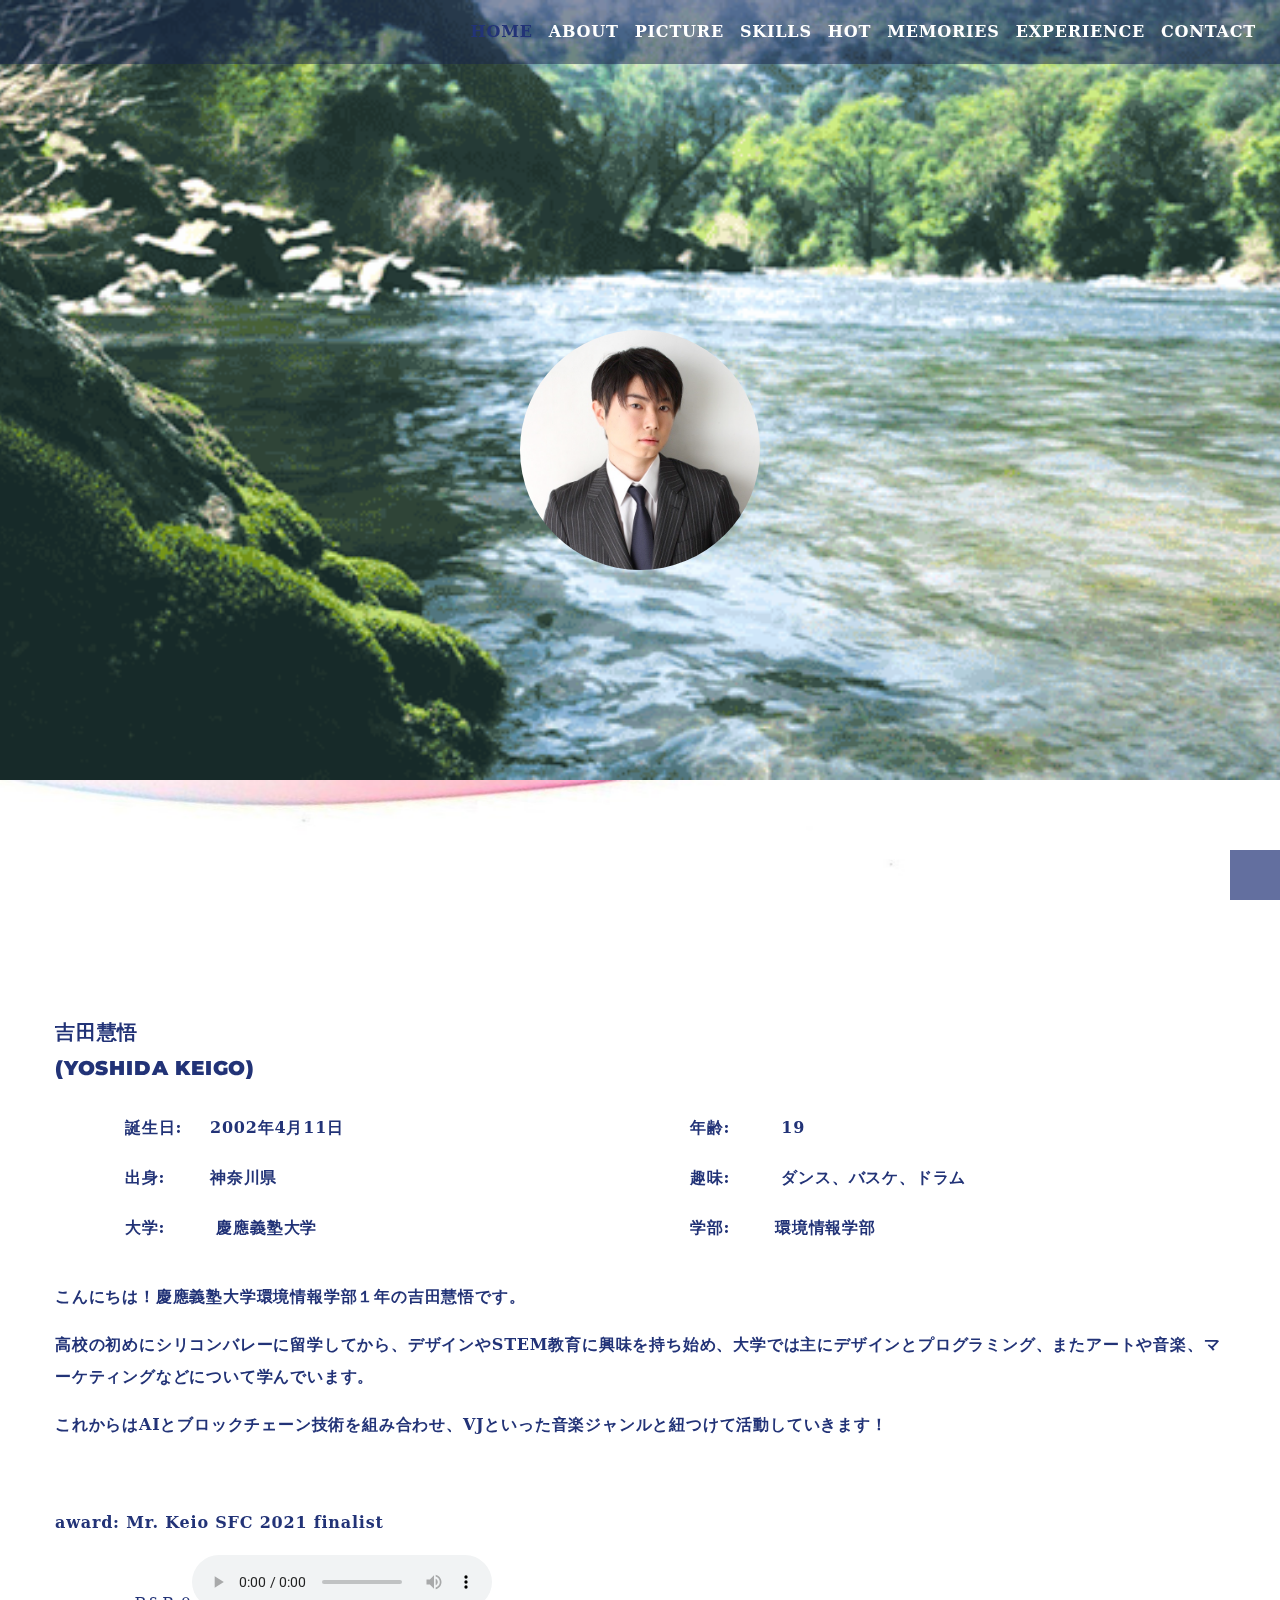
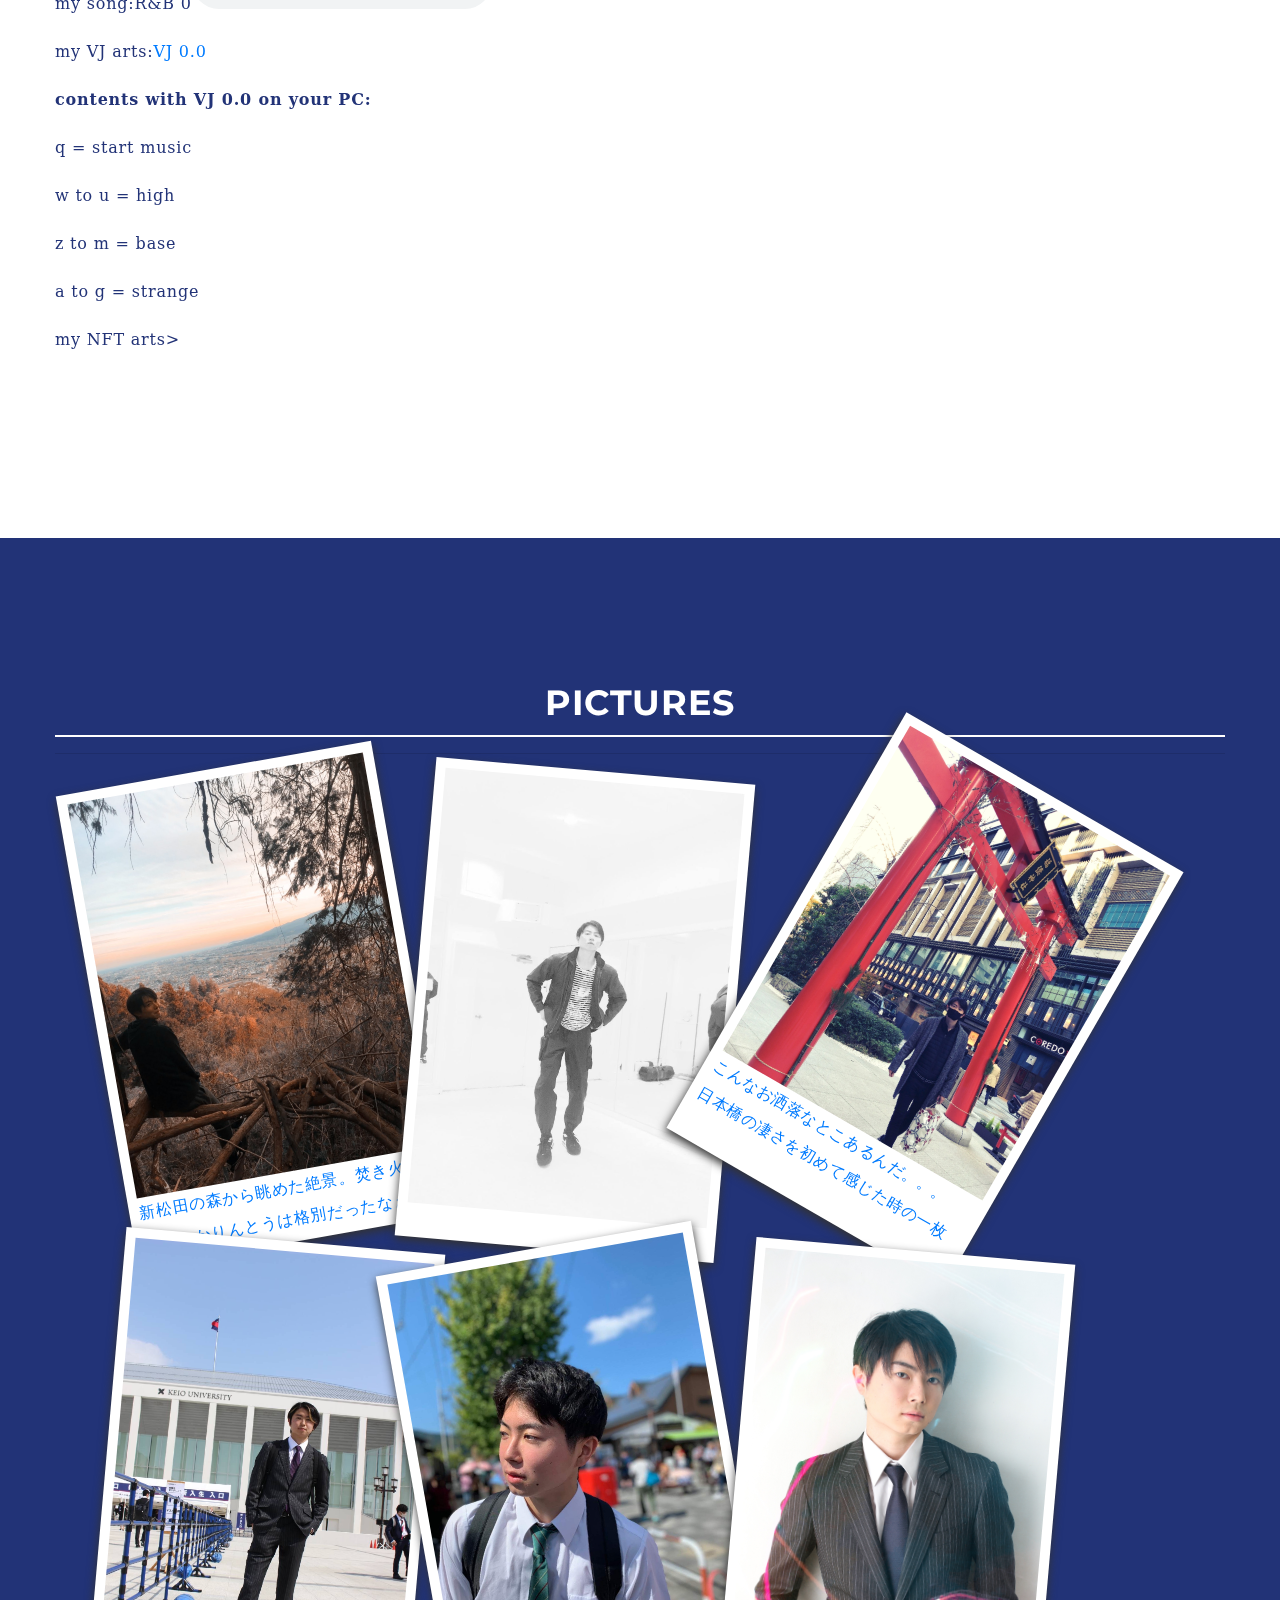
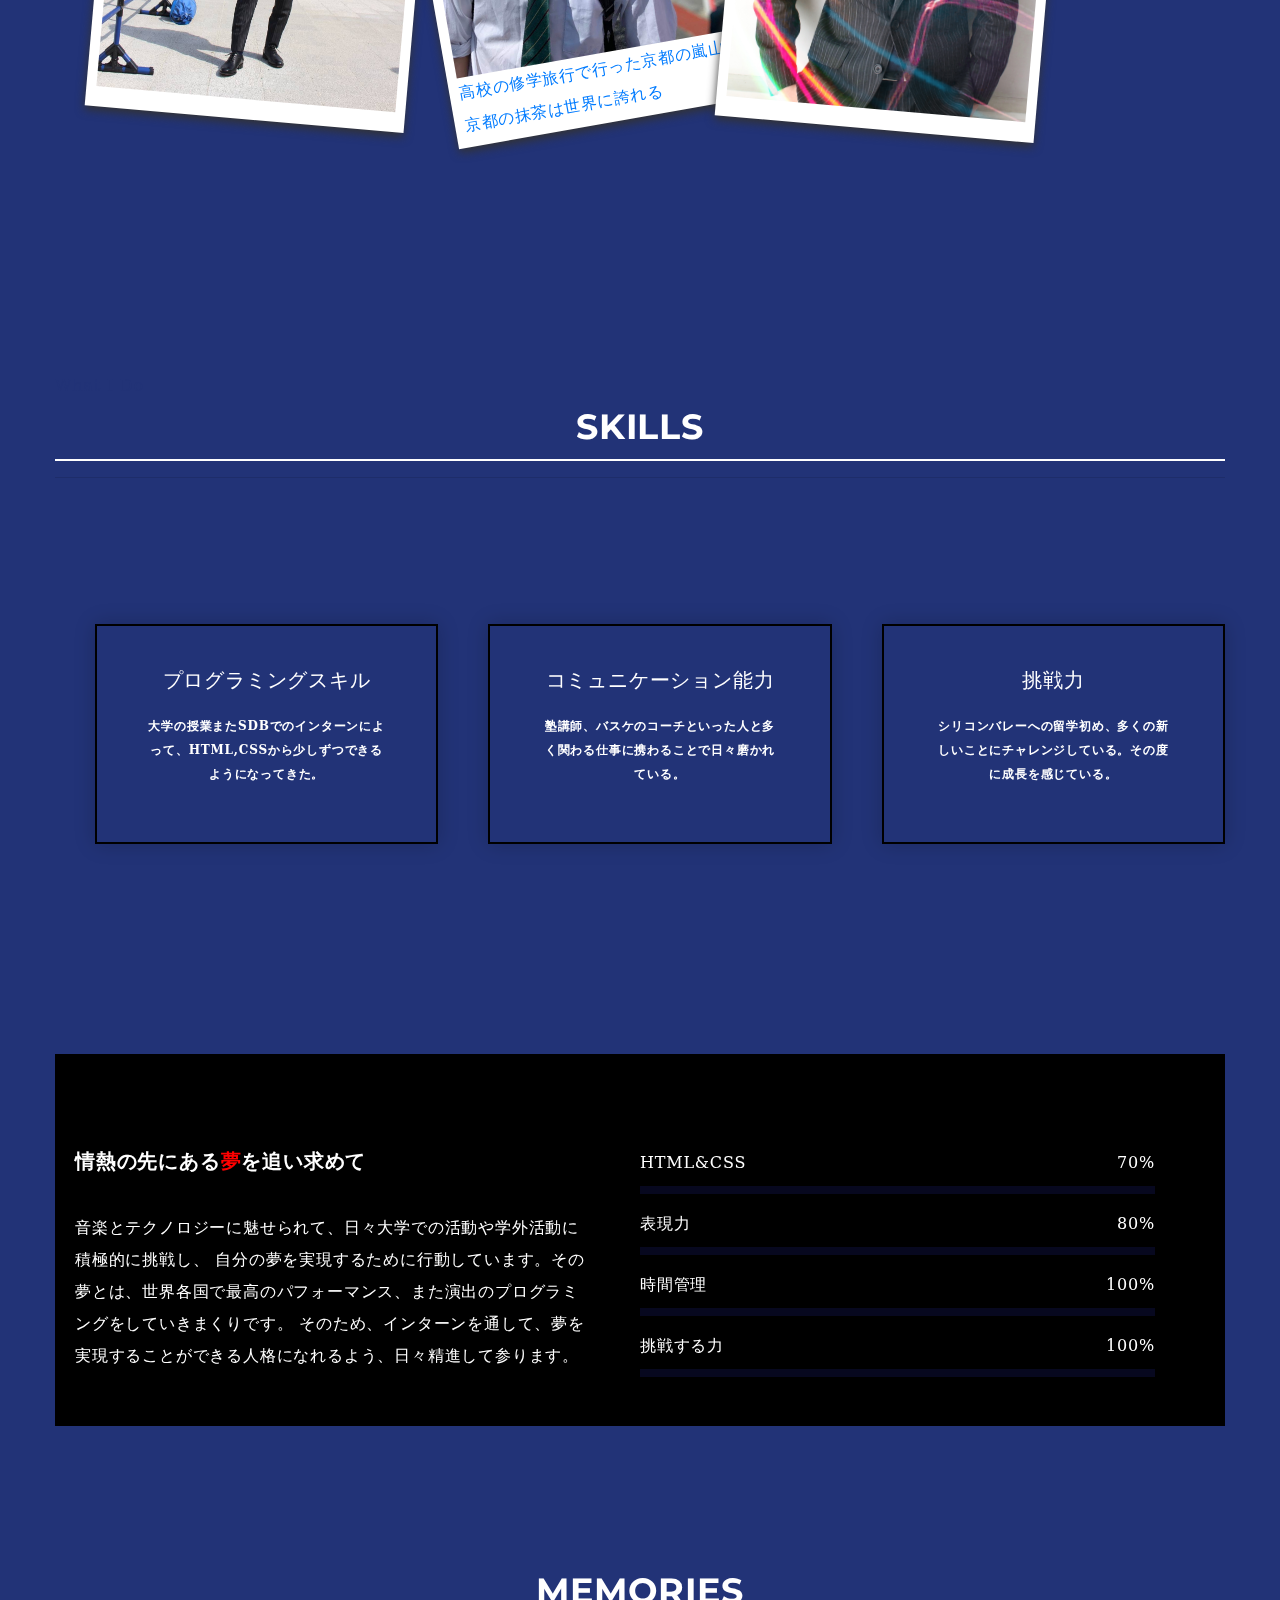
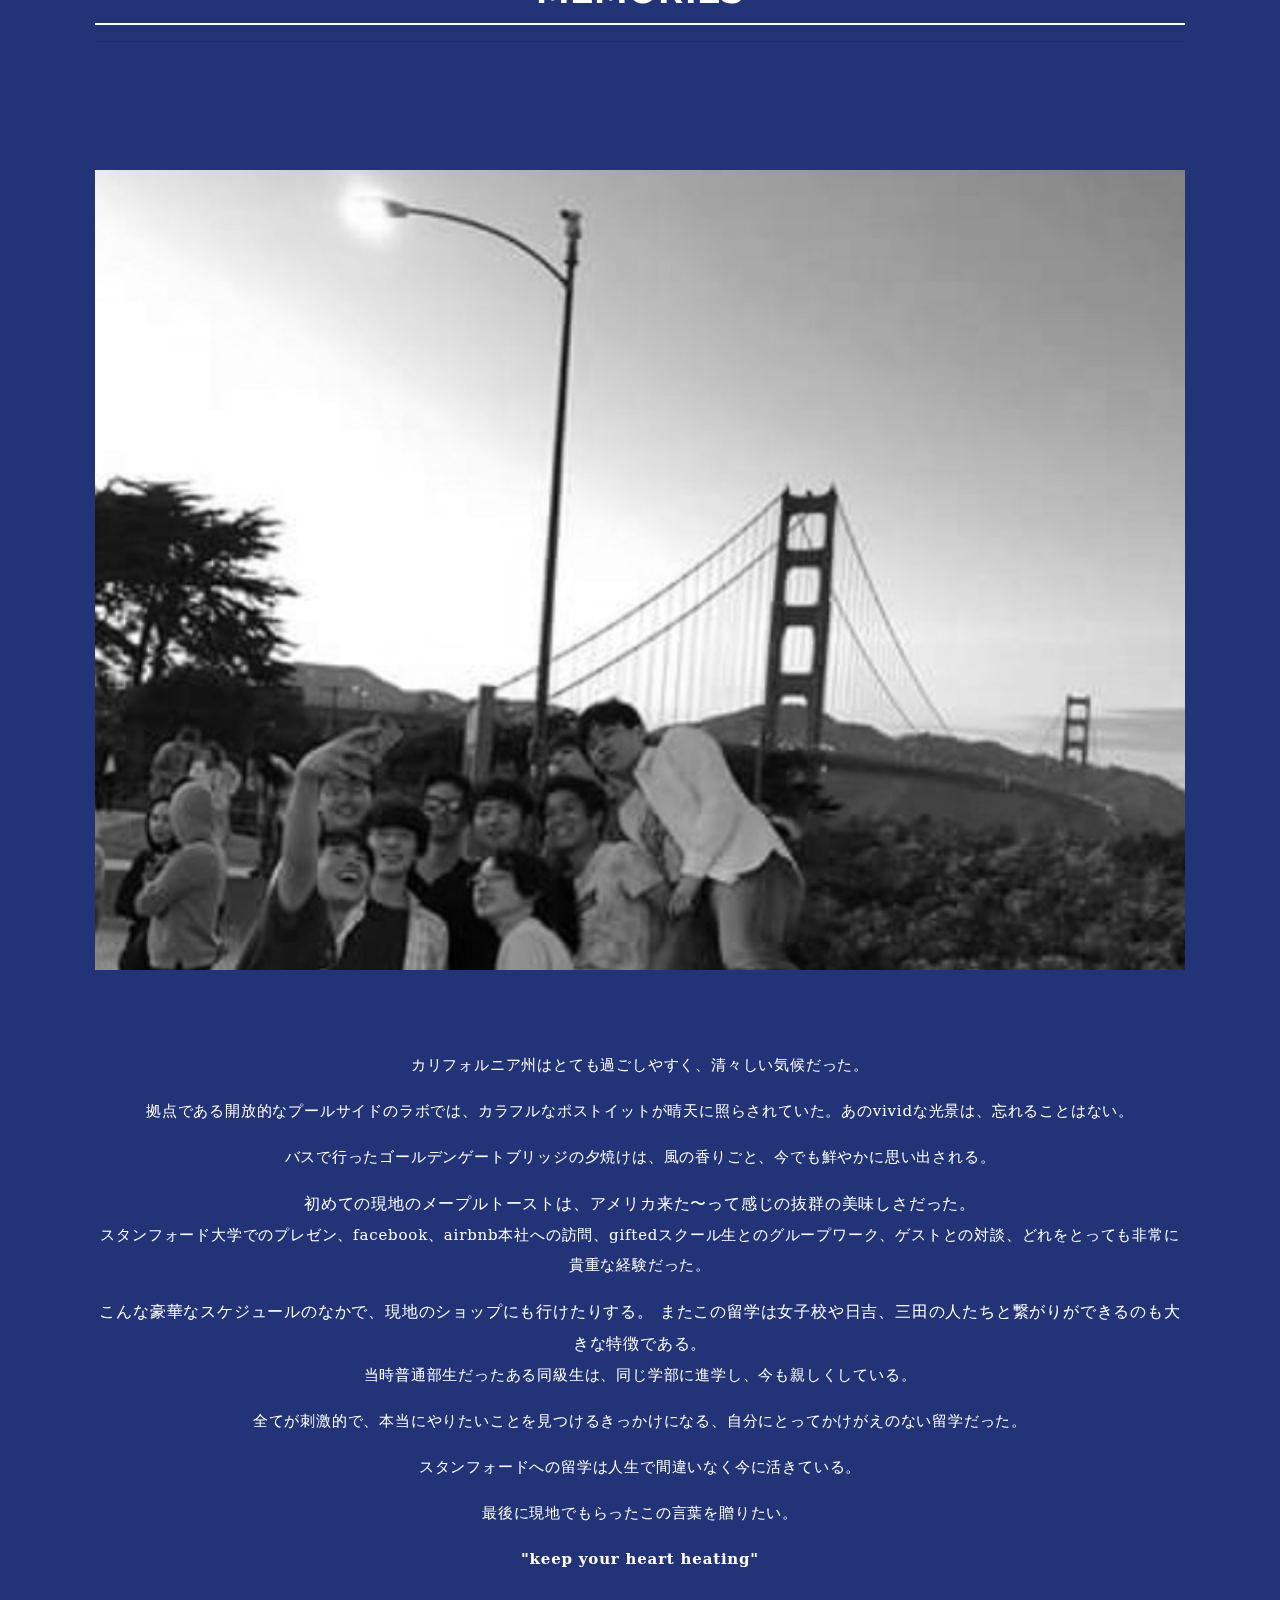
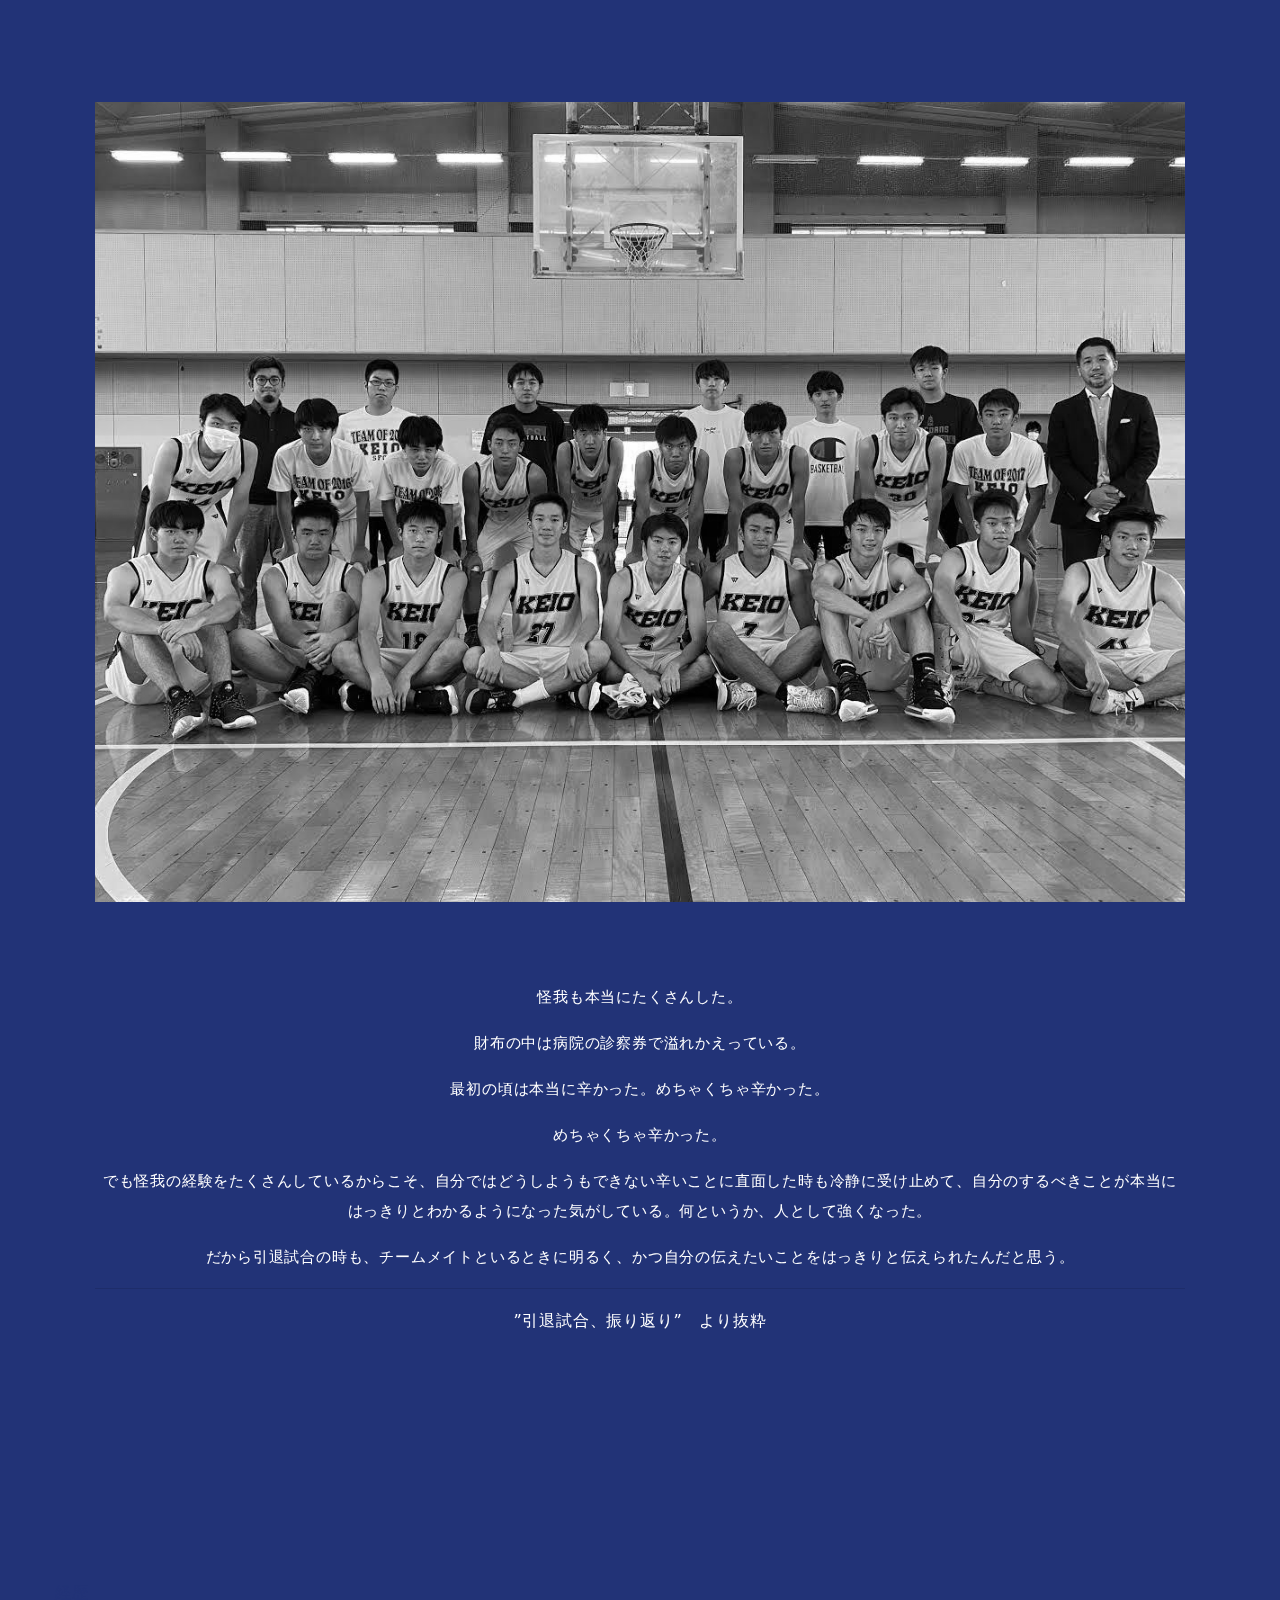
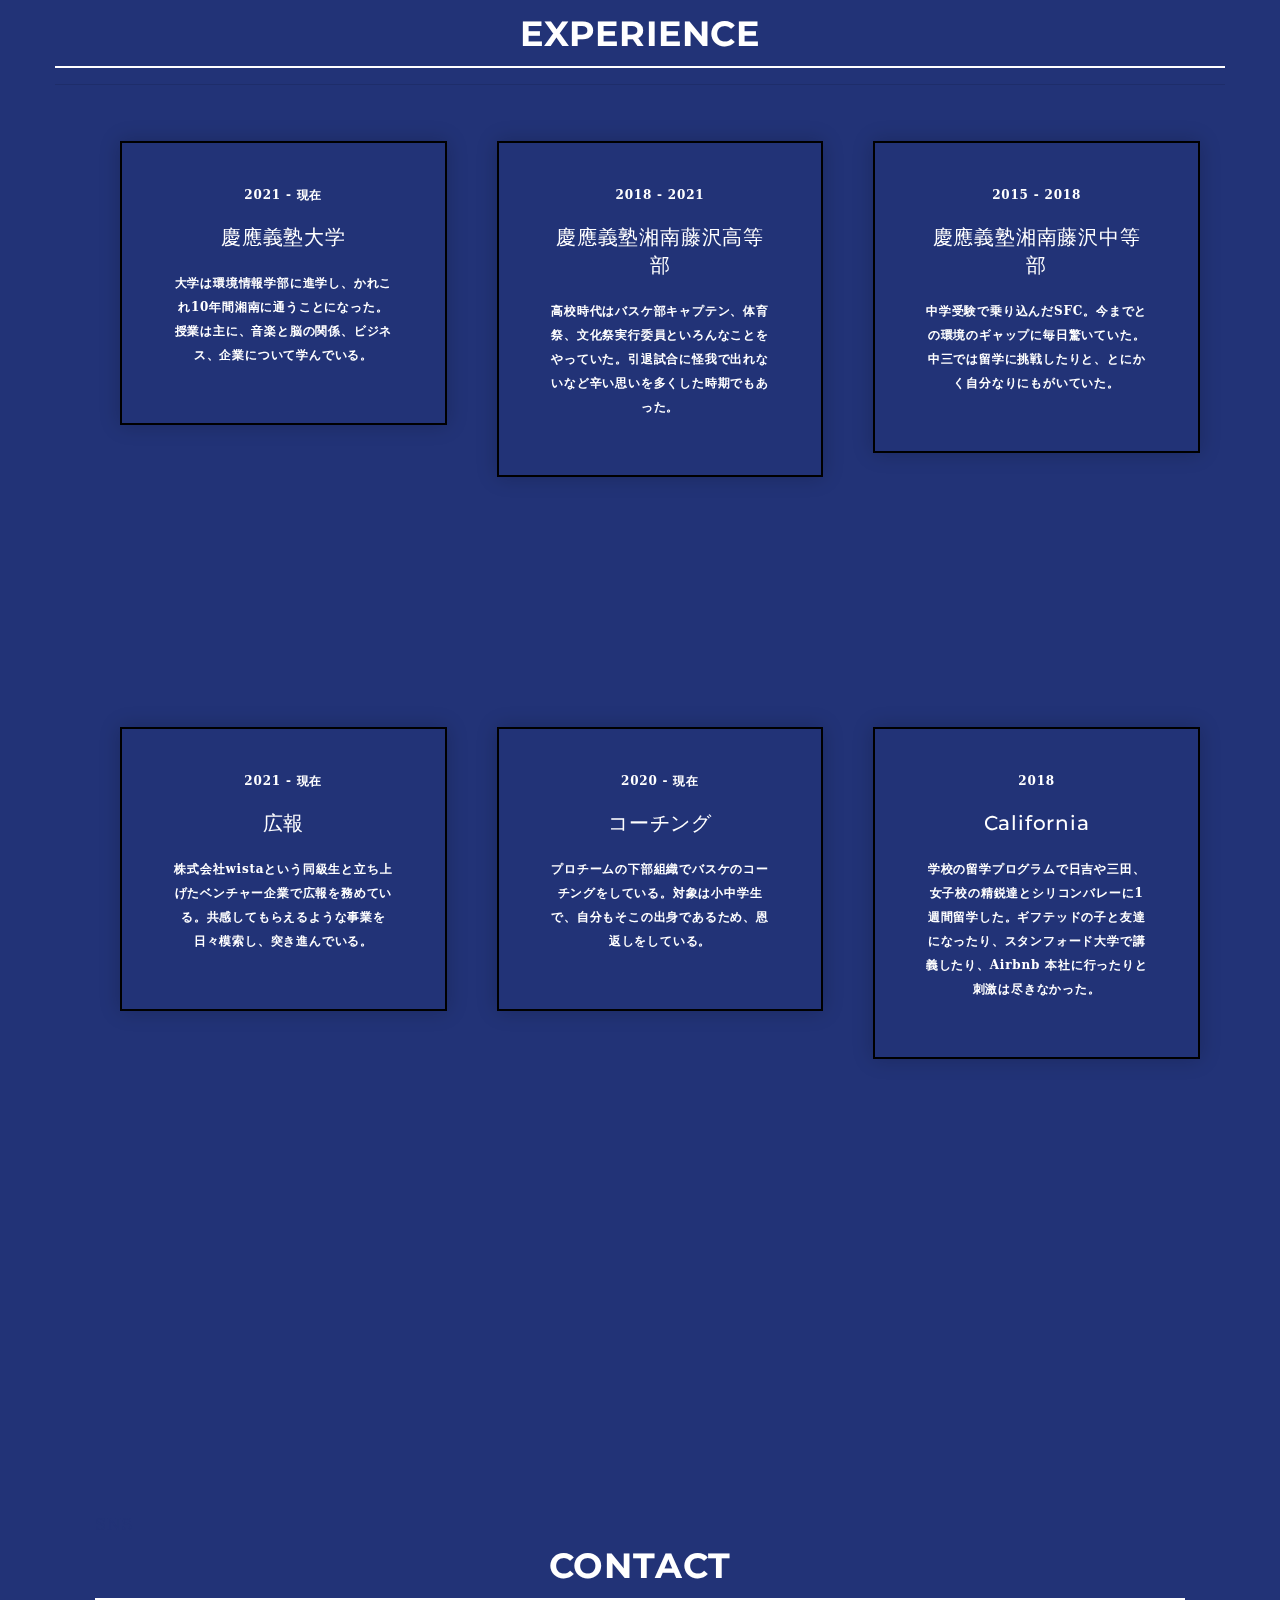
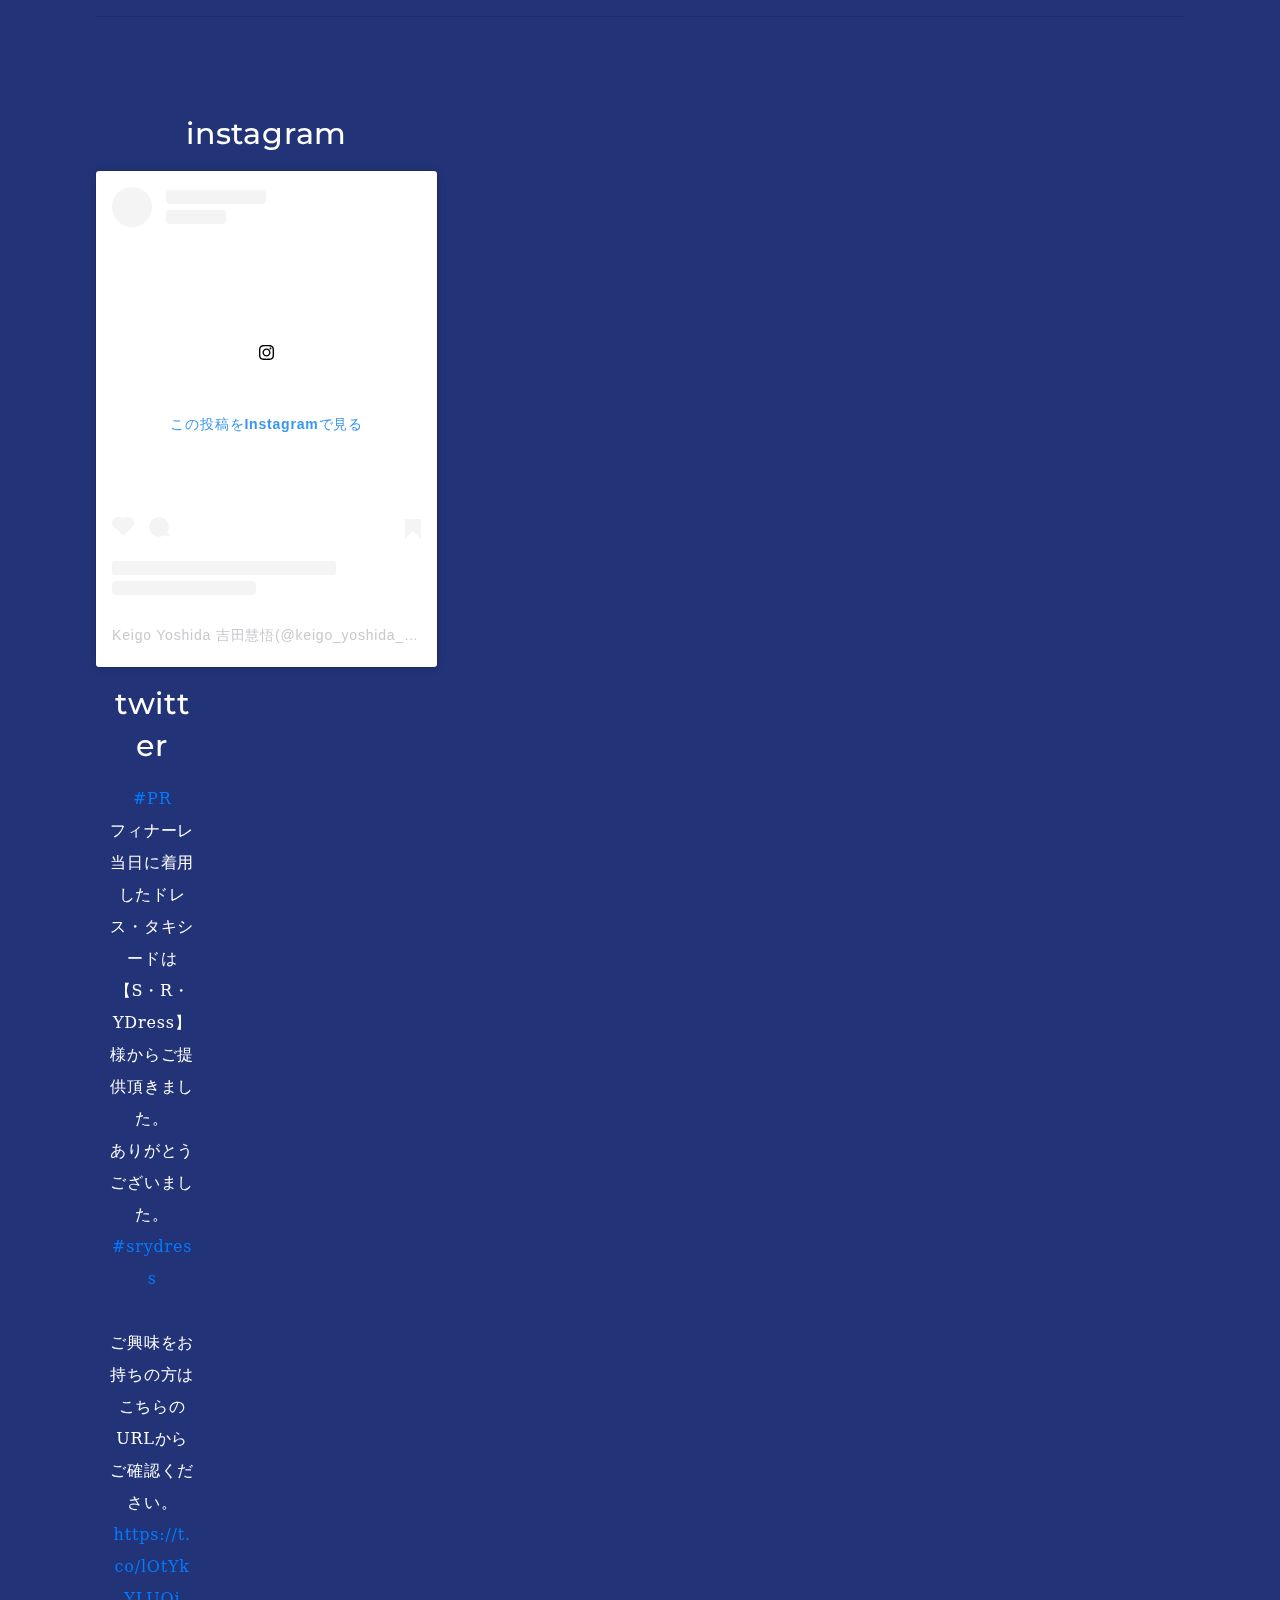
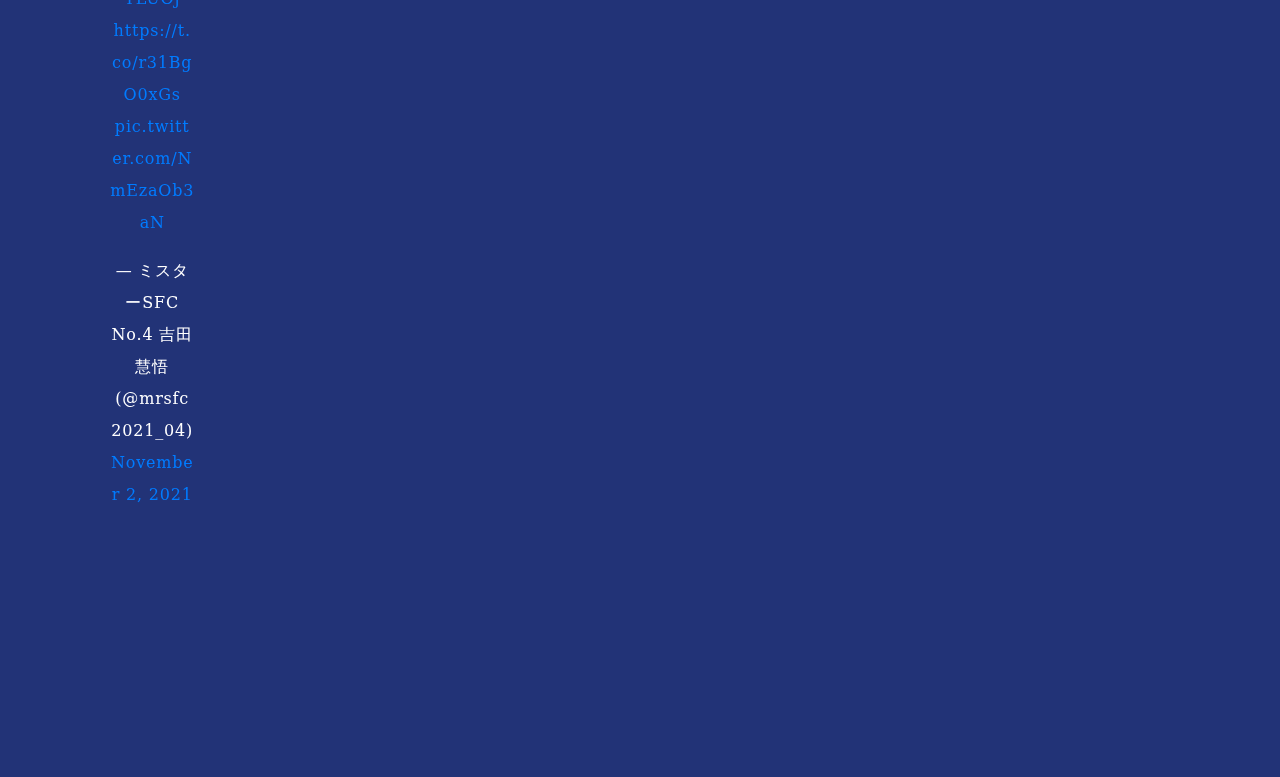
==== commit 3dfcb600: "タイトル変更" ====
--- a/index.html
+++ b/index.html
@@ -8,7 +8,7 @@
   <meta name="author" content="Marketify">
 
   <meta name="viewport" content="width=device-width, initial-scale=1, maximum-scale=1">
-  <title>KEIGO-PORTFOLIO</title>
+  <title>吉田慧悟　Keigo Yoshida　Who I am </title>
 
   <link href="https://fonts.googleapis.com/css?family=Roboto:300,300i,400,400i,500,500i,700,700i&display=swap"
     rel="stylesheet">
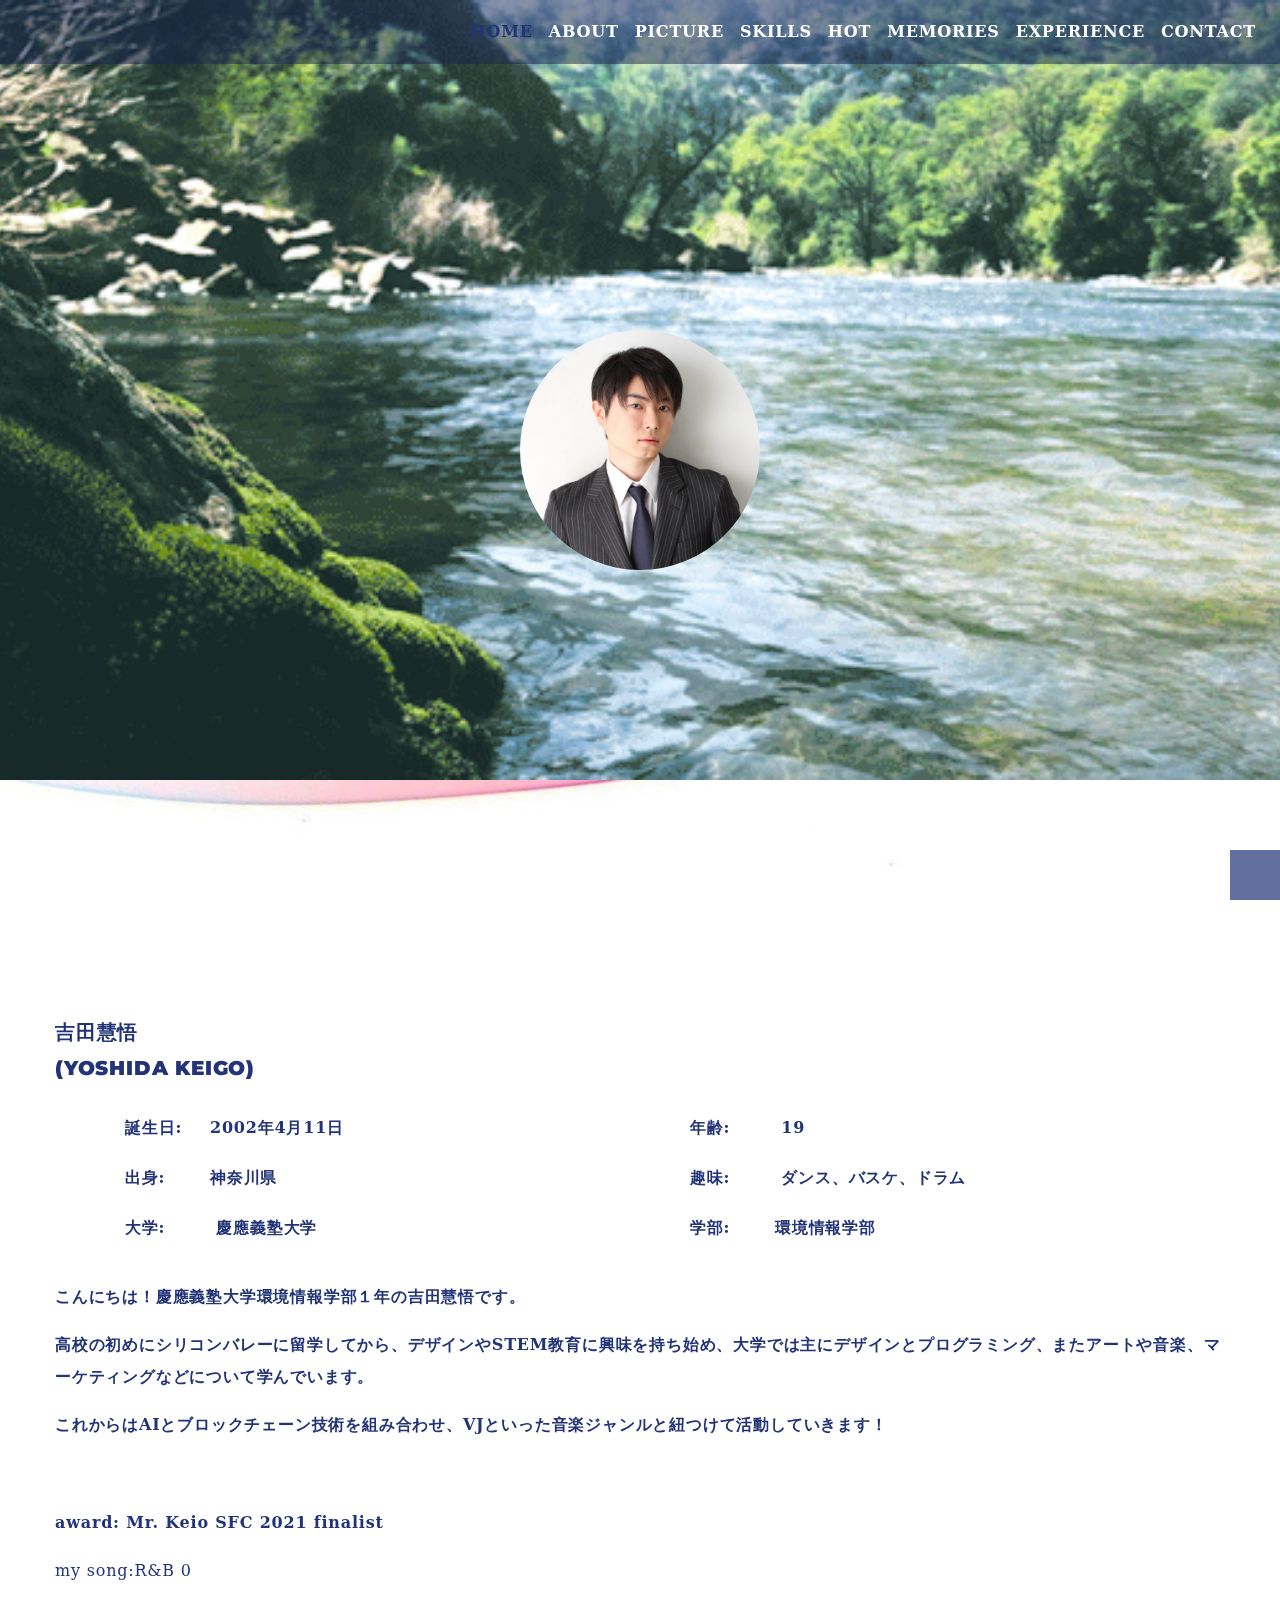
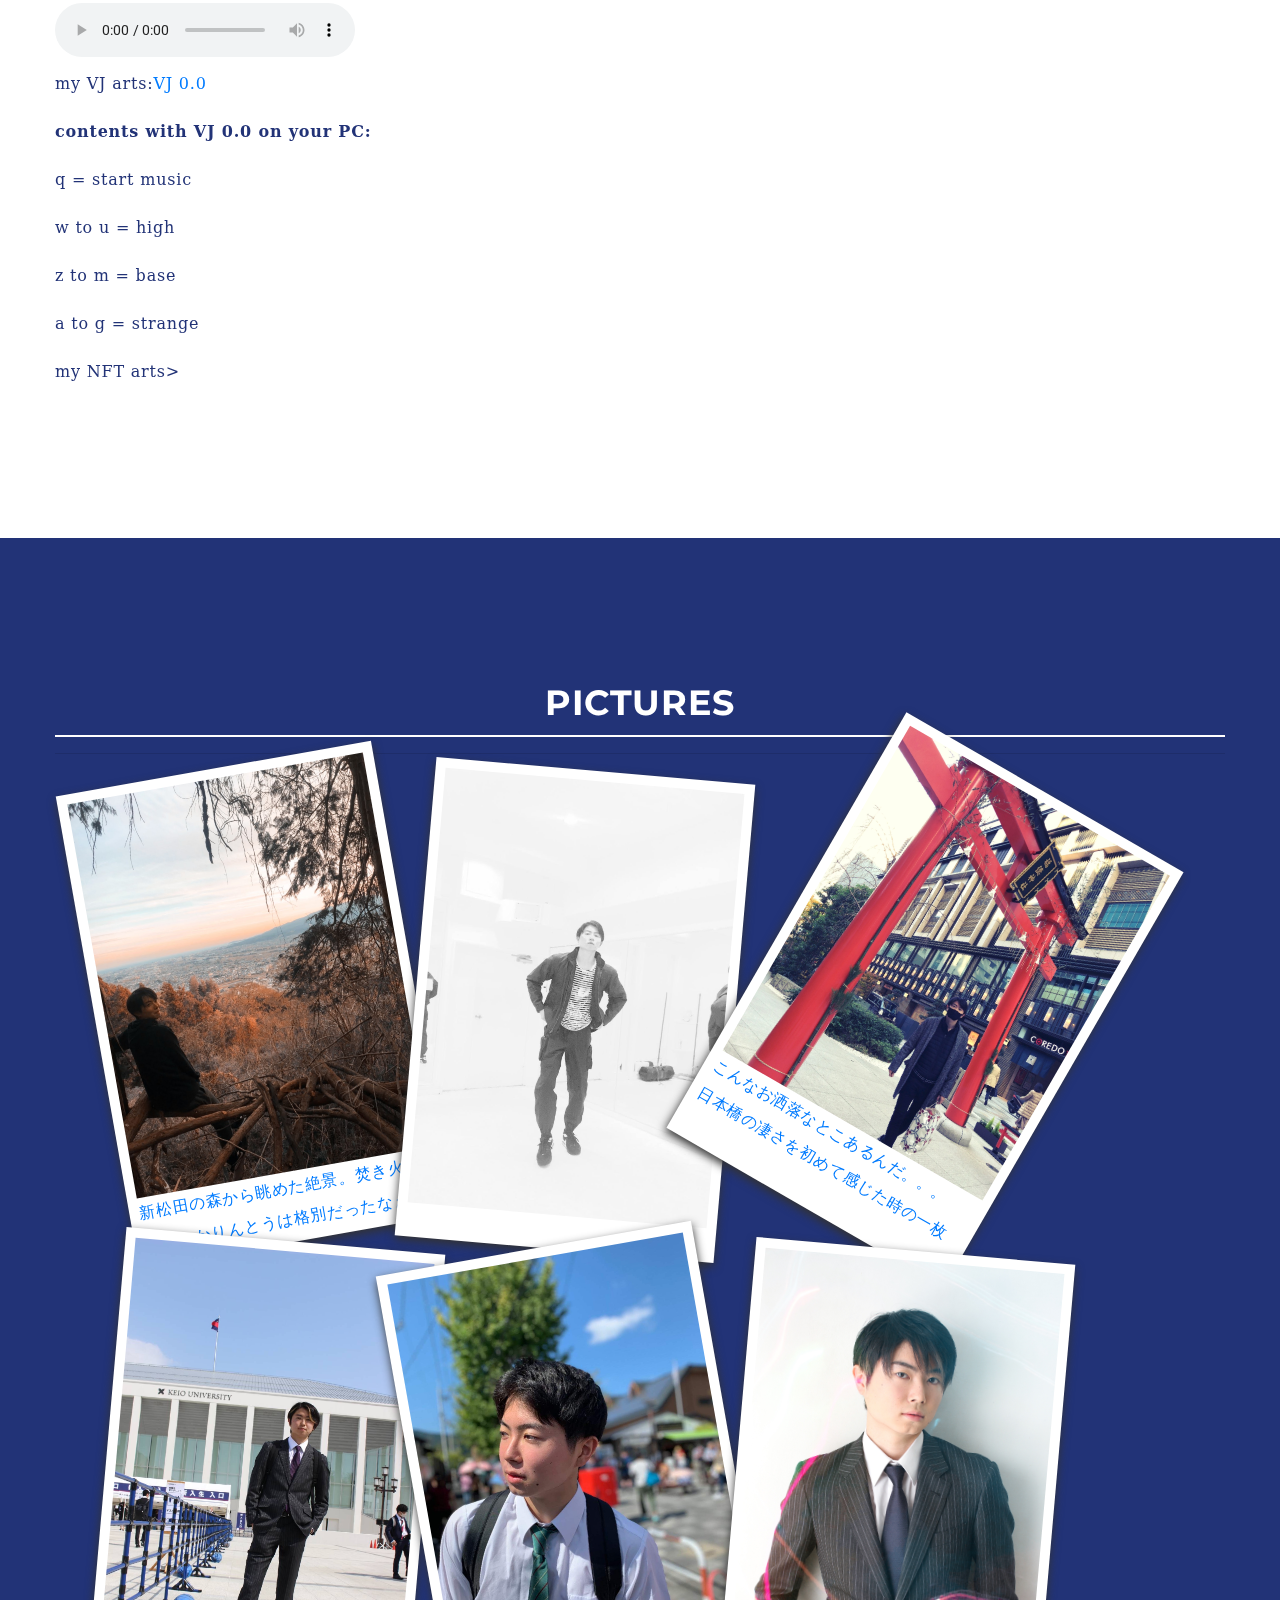
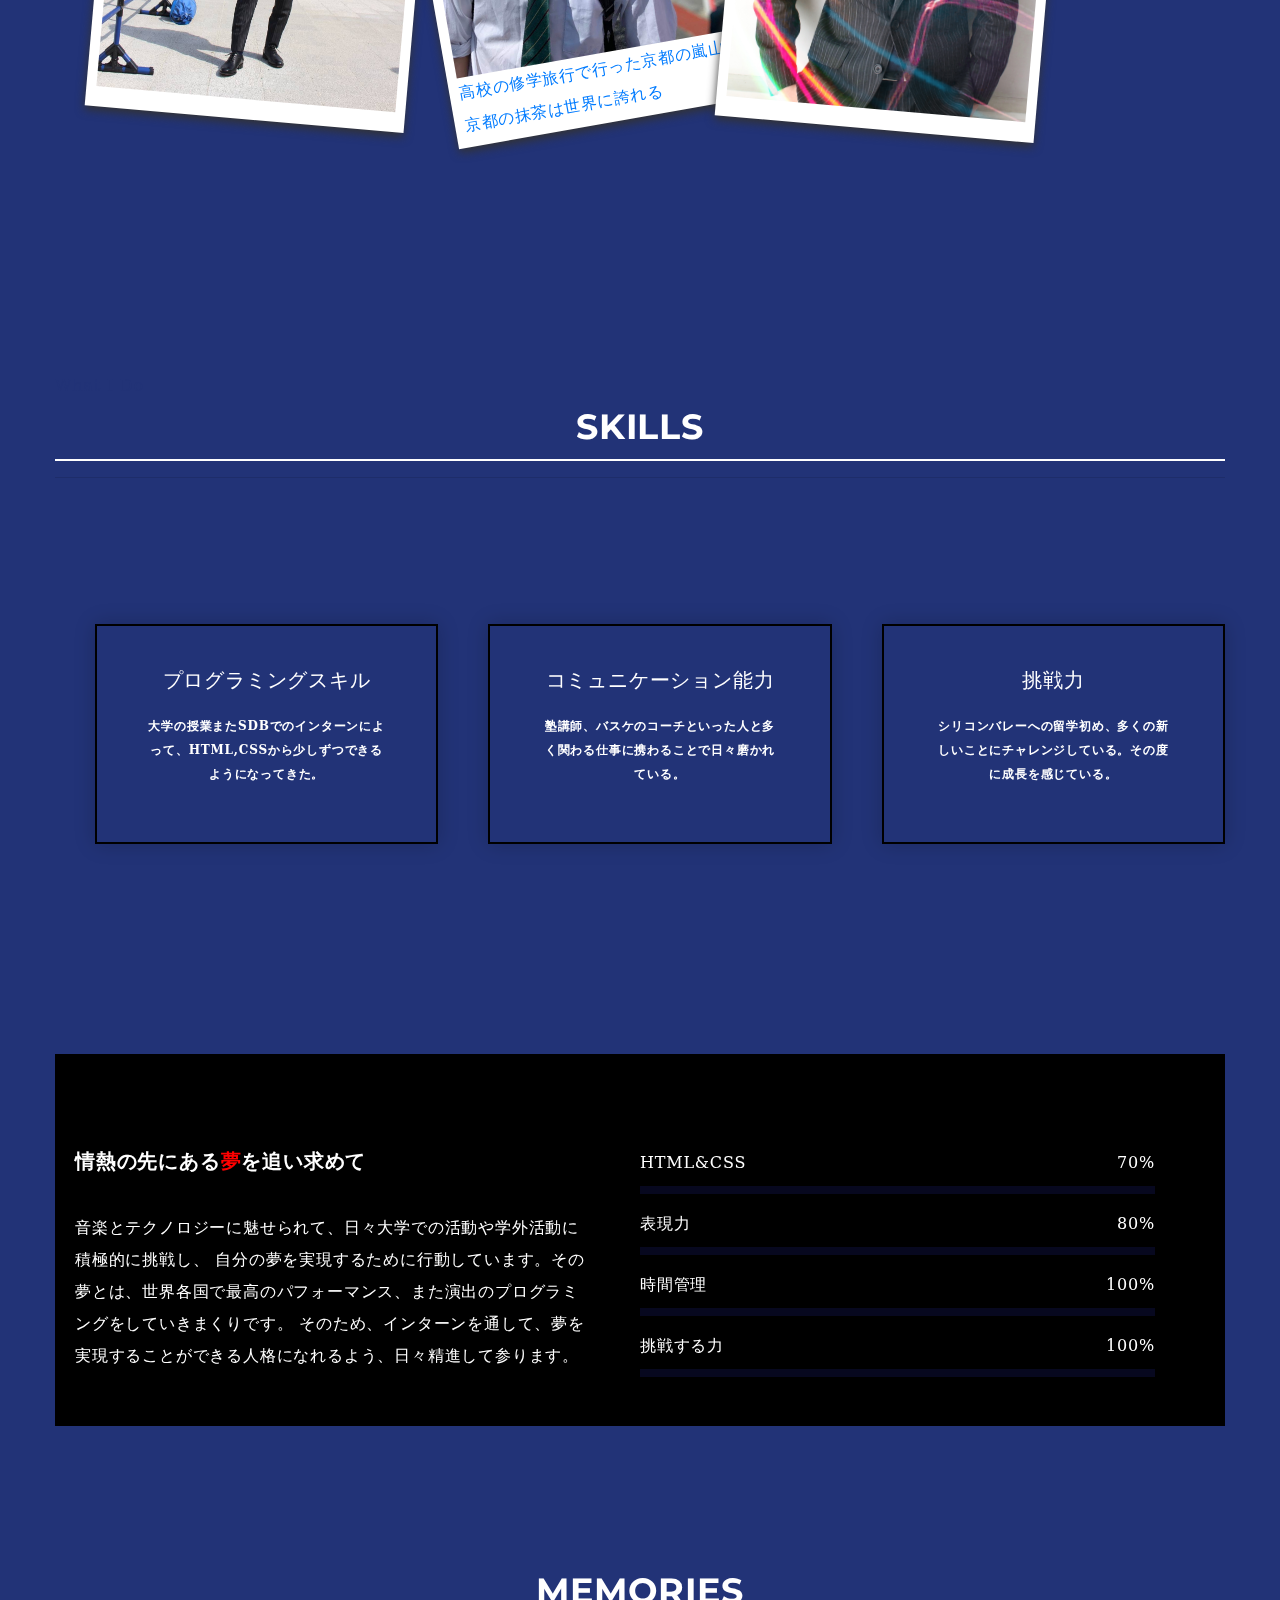
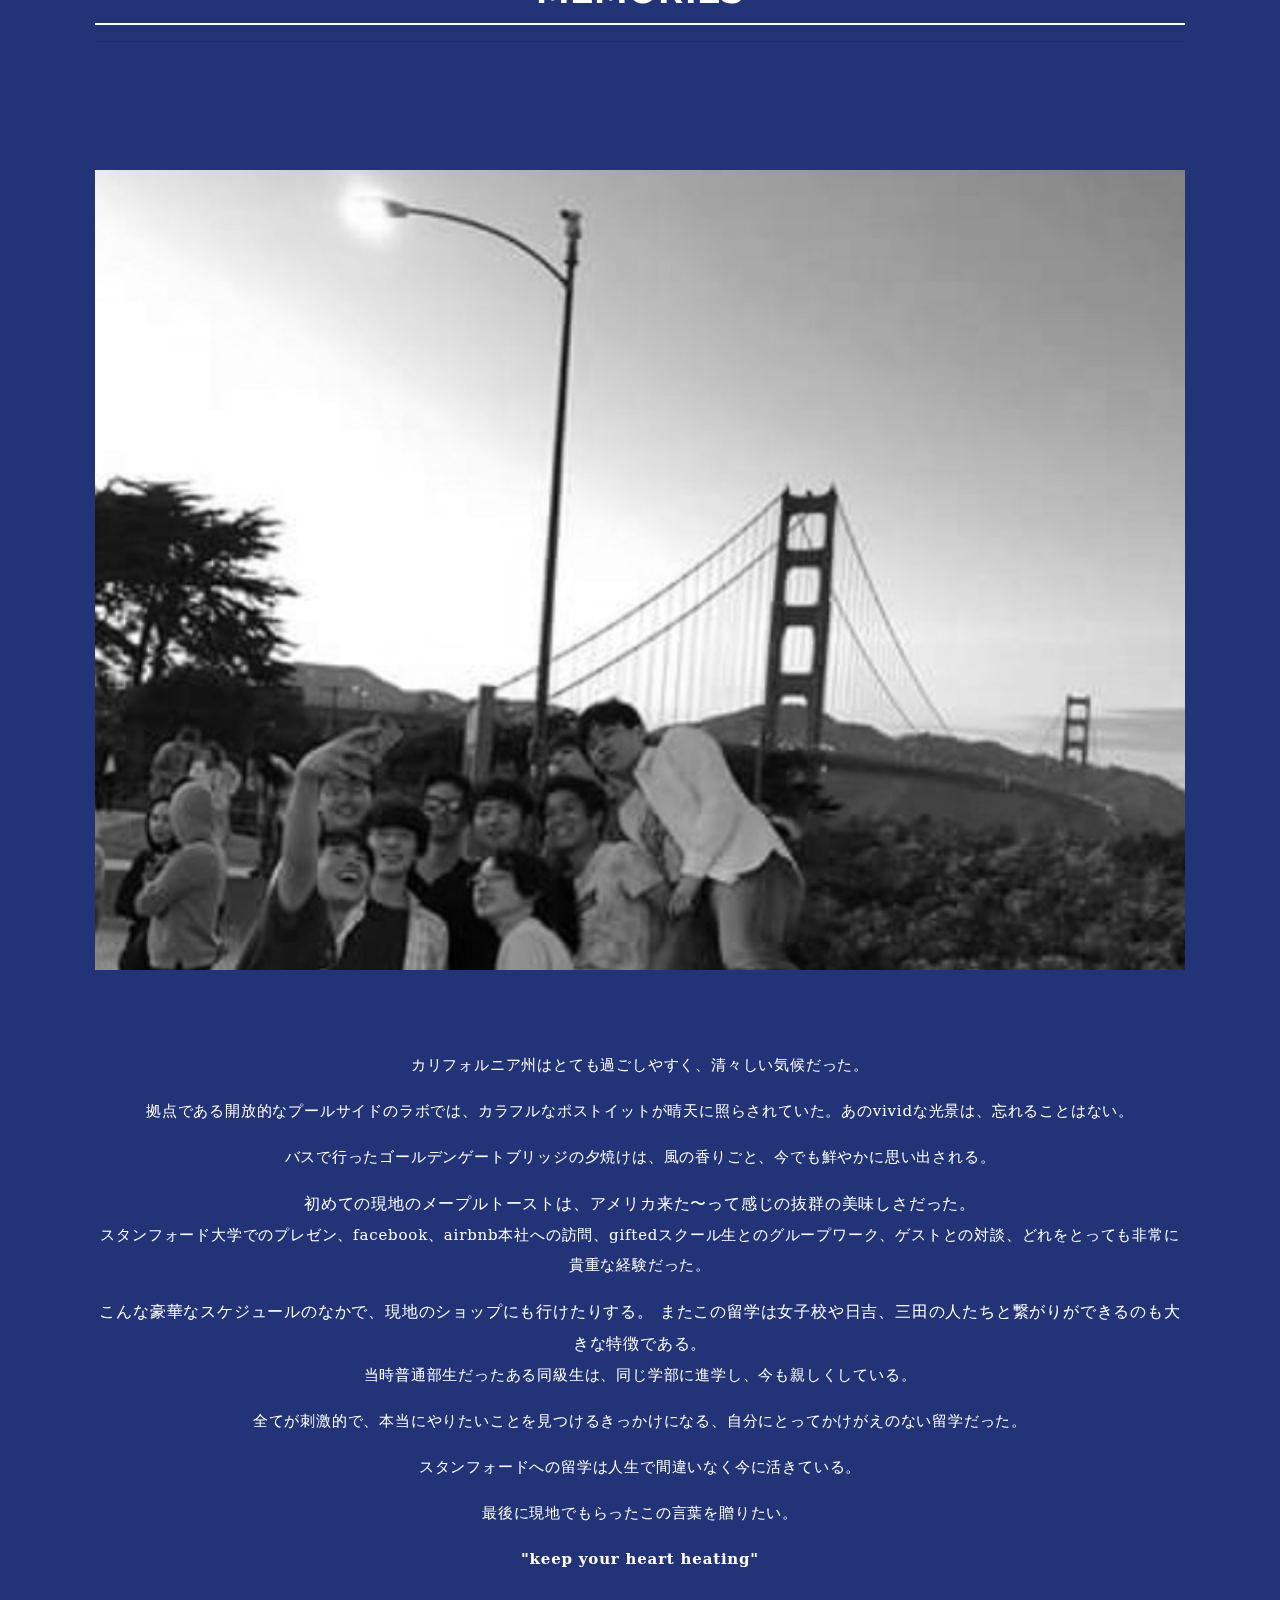
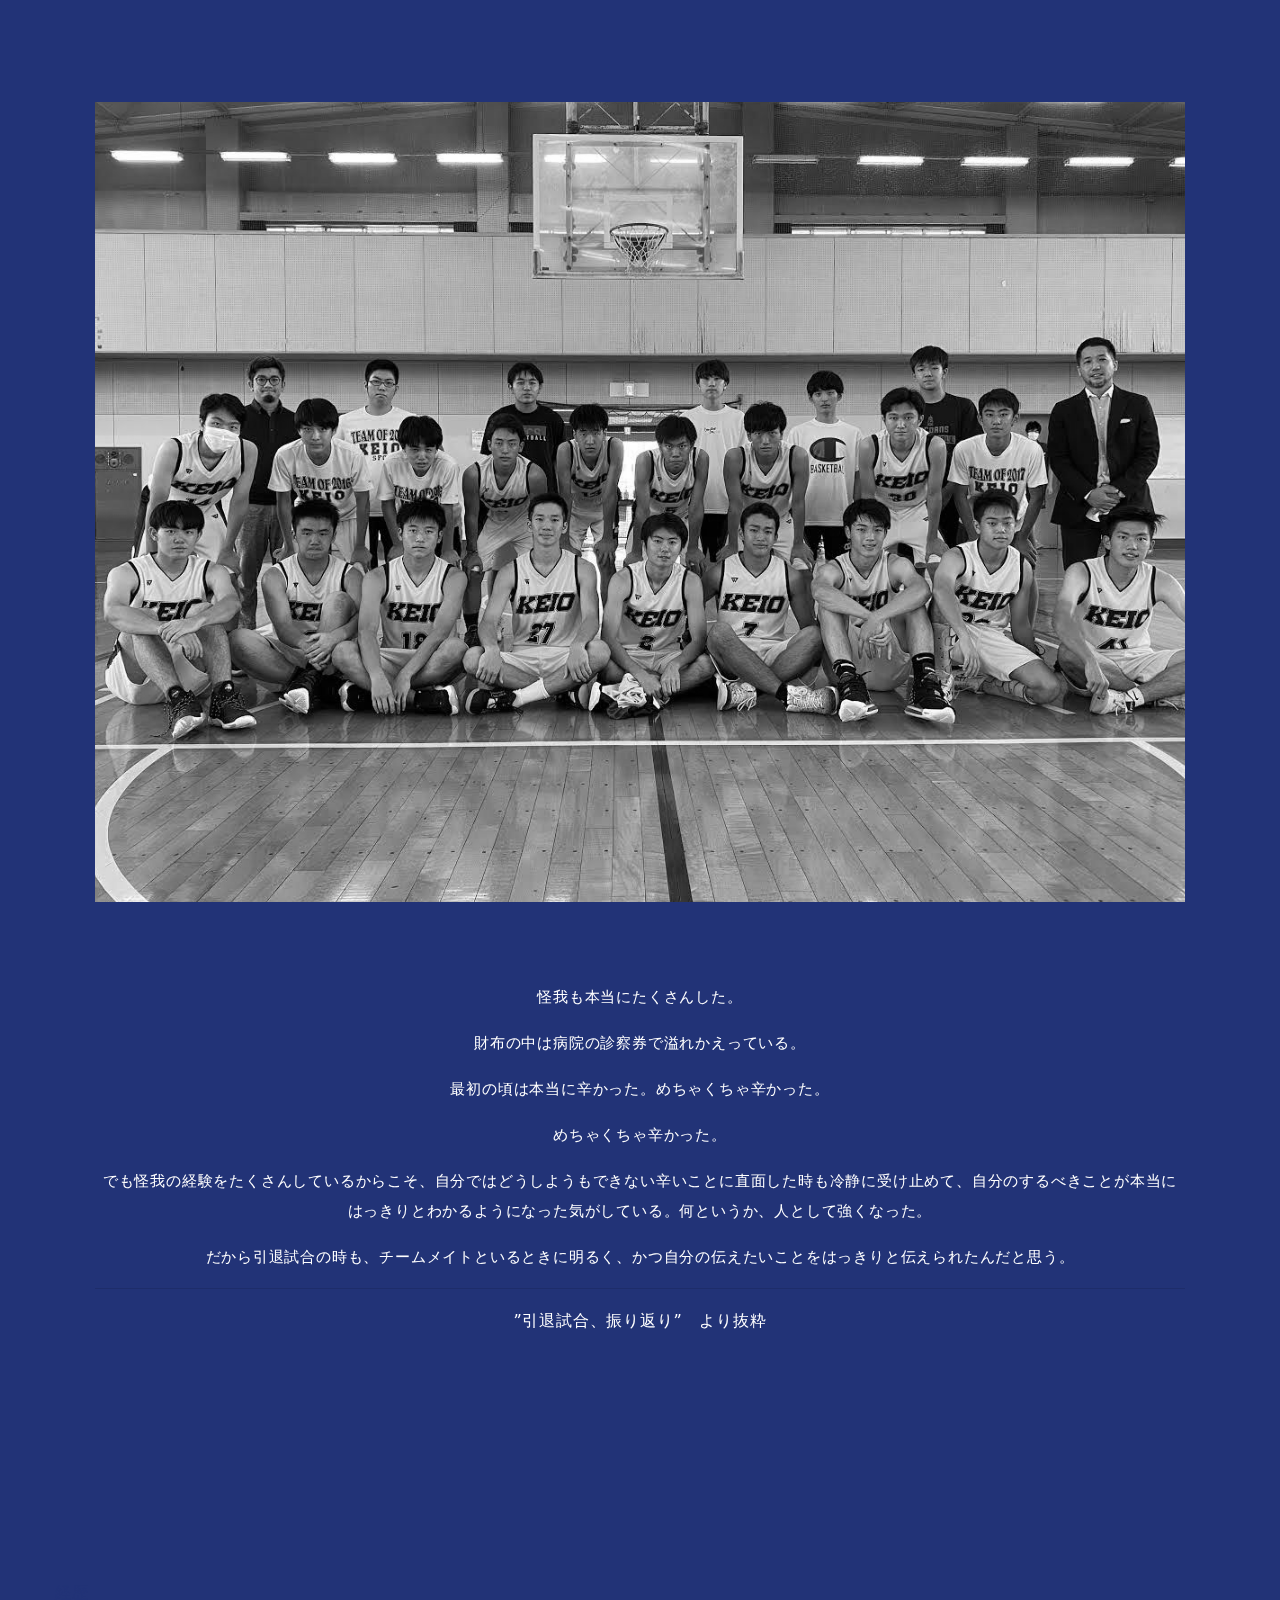
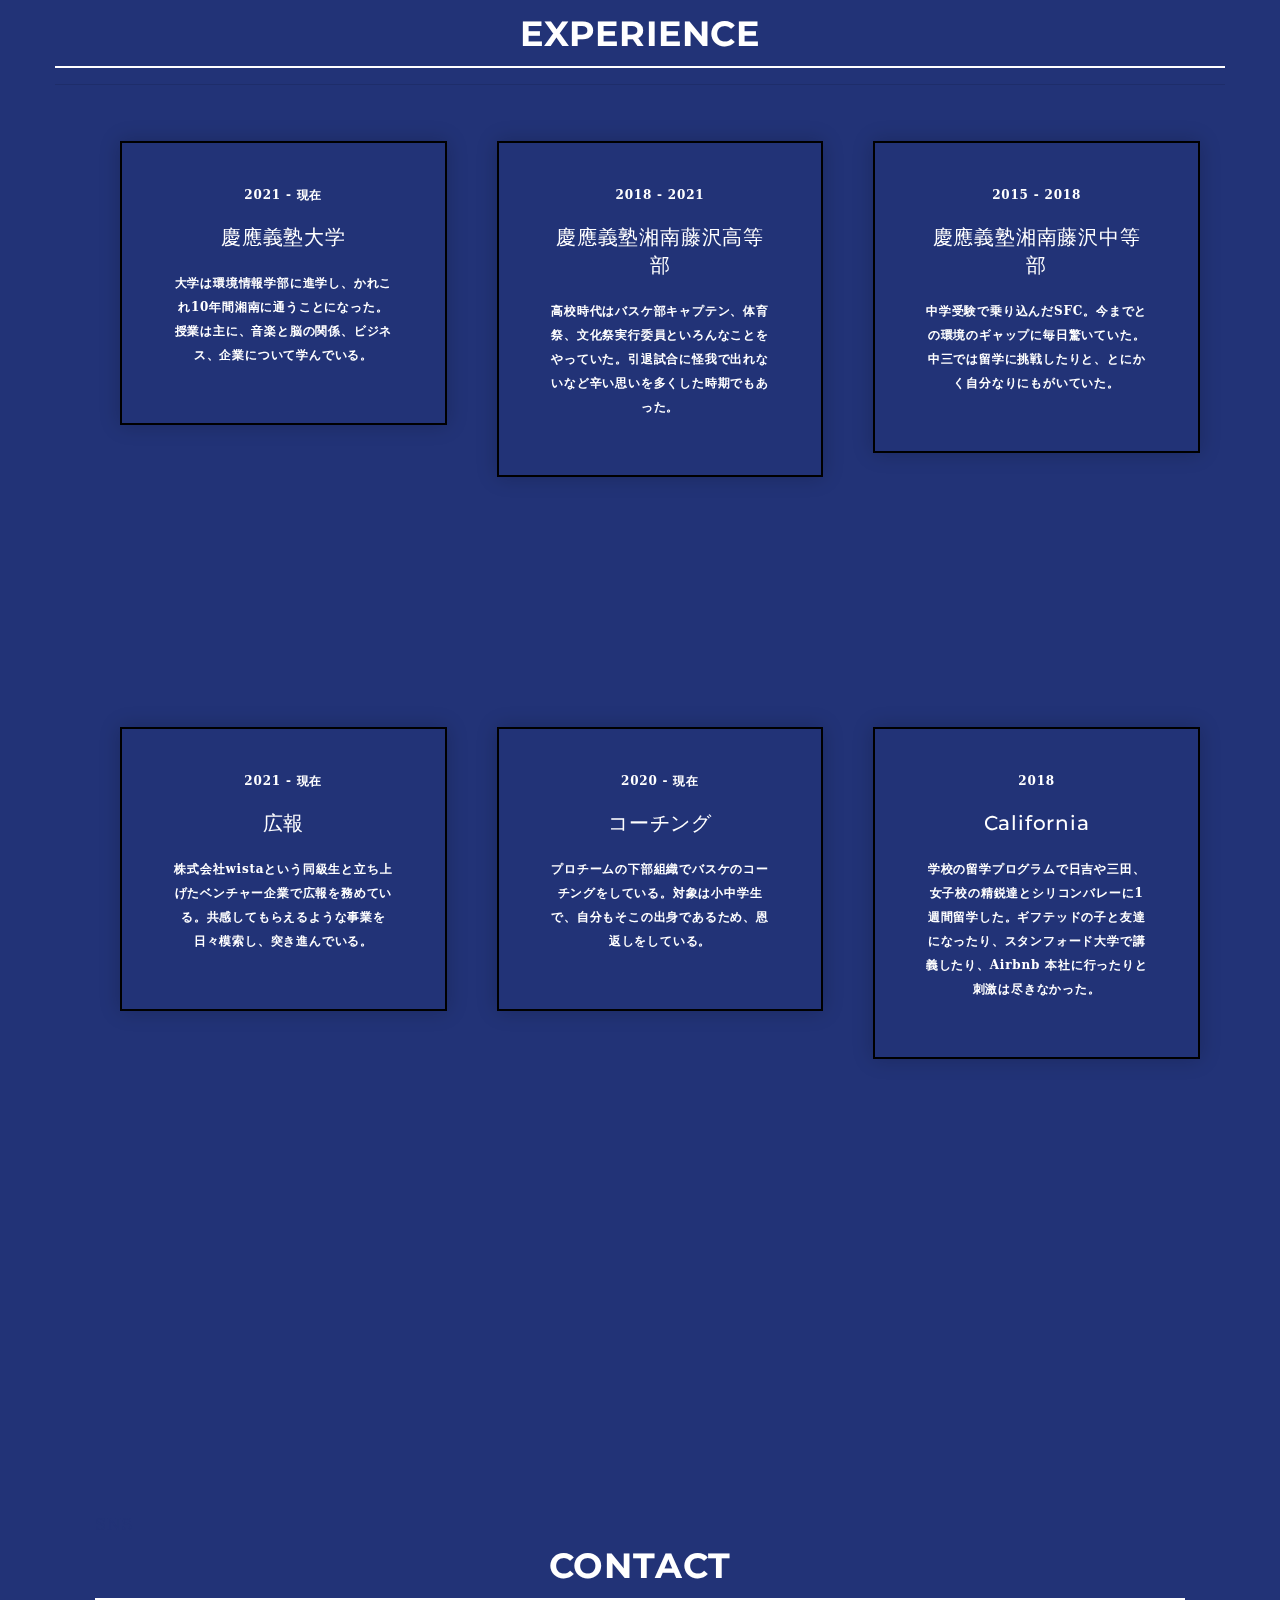
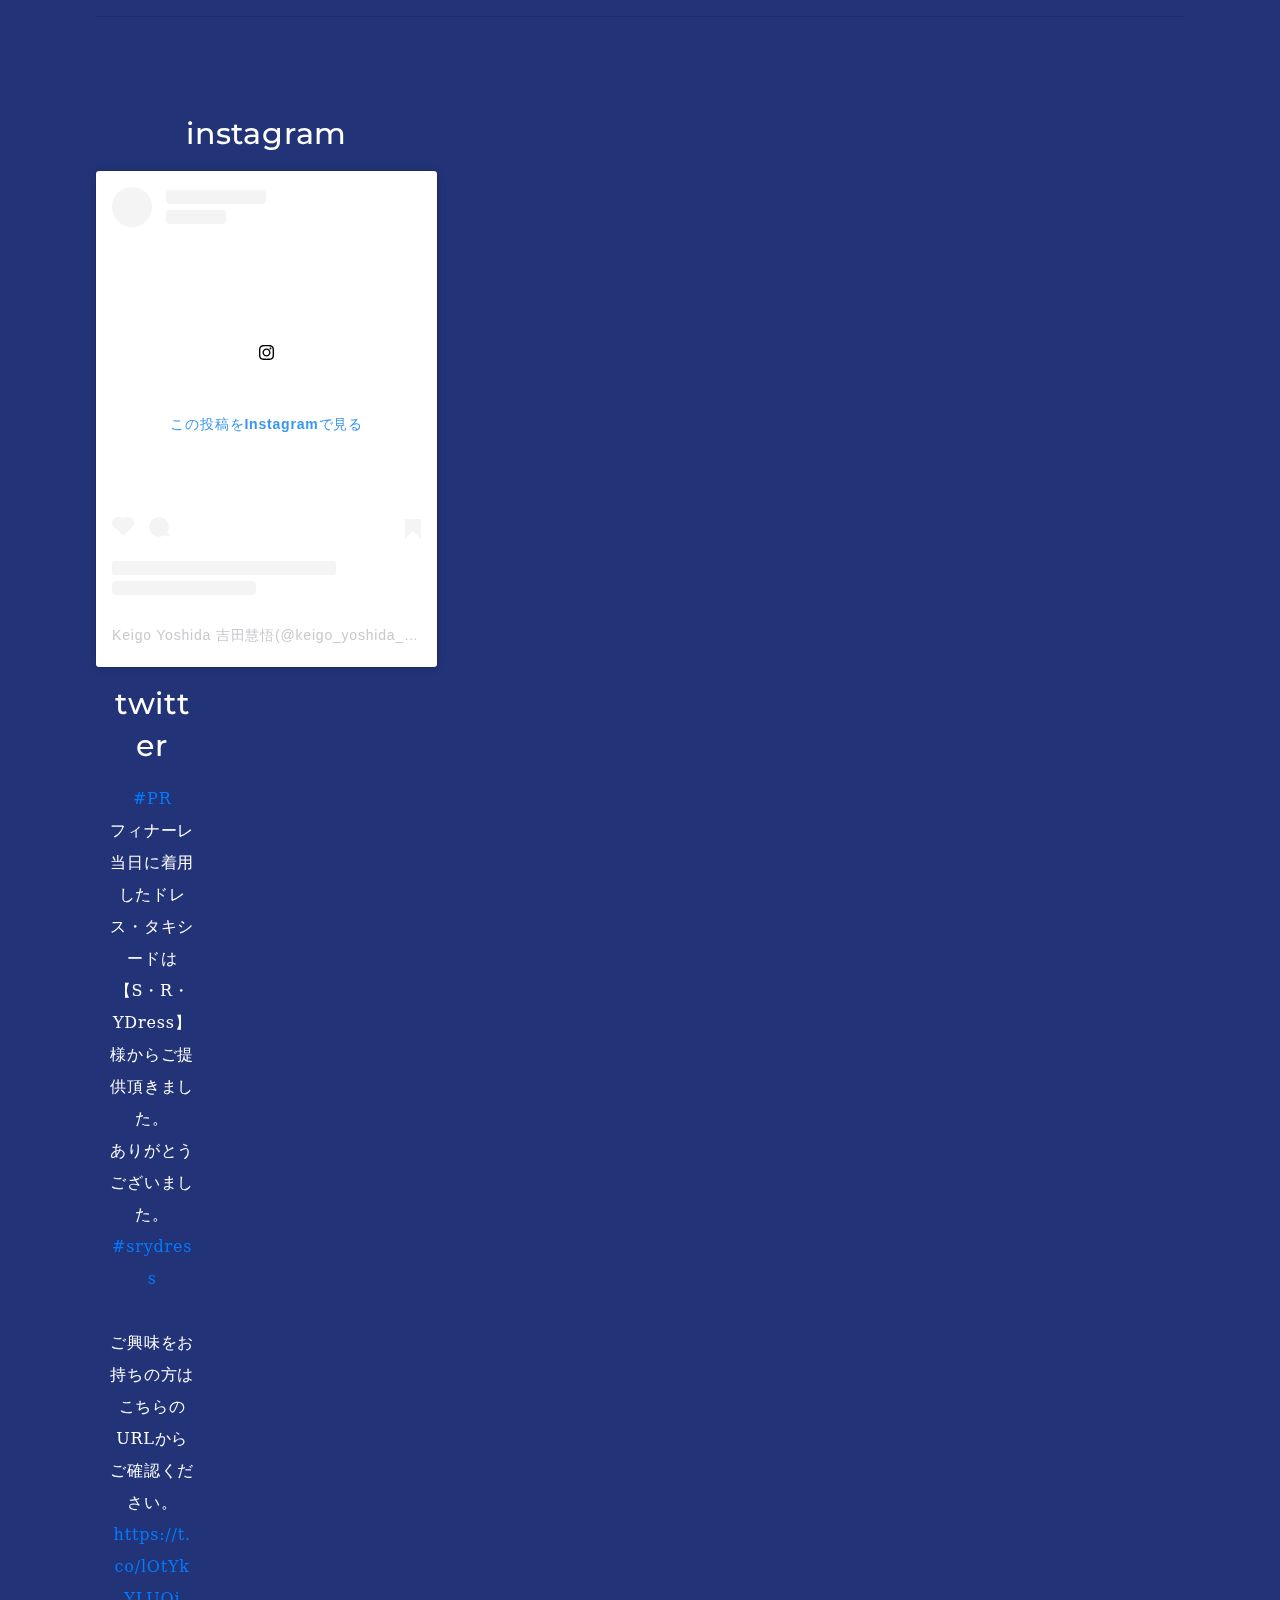
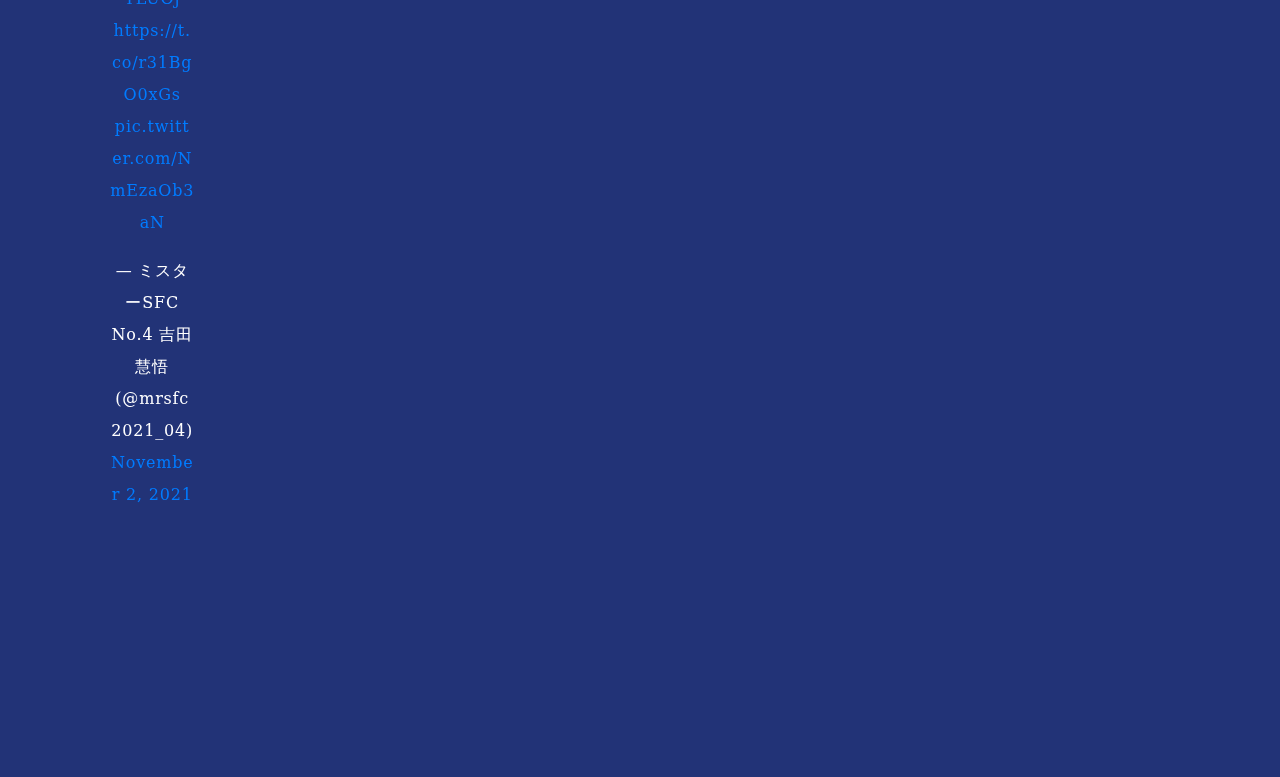
==== commit b64a55a1: "曲の位置変更" ====
--- a/index.html
+++ b/index.html
@@ -125,7 +125,8 @@
                 <p><b>これからはAIとブロックチェーン技術を組み合わせ、VJといった音楽ジャンルと紐つけて活動していきます！</b></p>
                 <h3><b>works</b></h3>
                 <p><b>award: Mr. Keio SFC 2021 finalist</b></p>
-                <p>my song:R&B 0<audio controls src="img/music/R&B 0.mp3">R&B 0</audio></p>
+                <p>my song:R&B 0</p>
+                  <audio controls src="img/music/R&B 0.mp3">R&B 0</audio>
                 <p>my VJ arts:<a href="https://openprocessing.org/sketch/1438376">VJ 0.0</a></p>
                 <p><b>contents with VJ 0.0 on your PC:</b></p>
                 <p>q = start music</p>
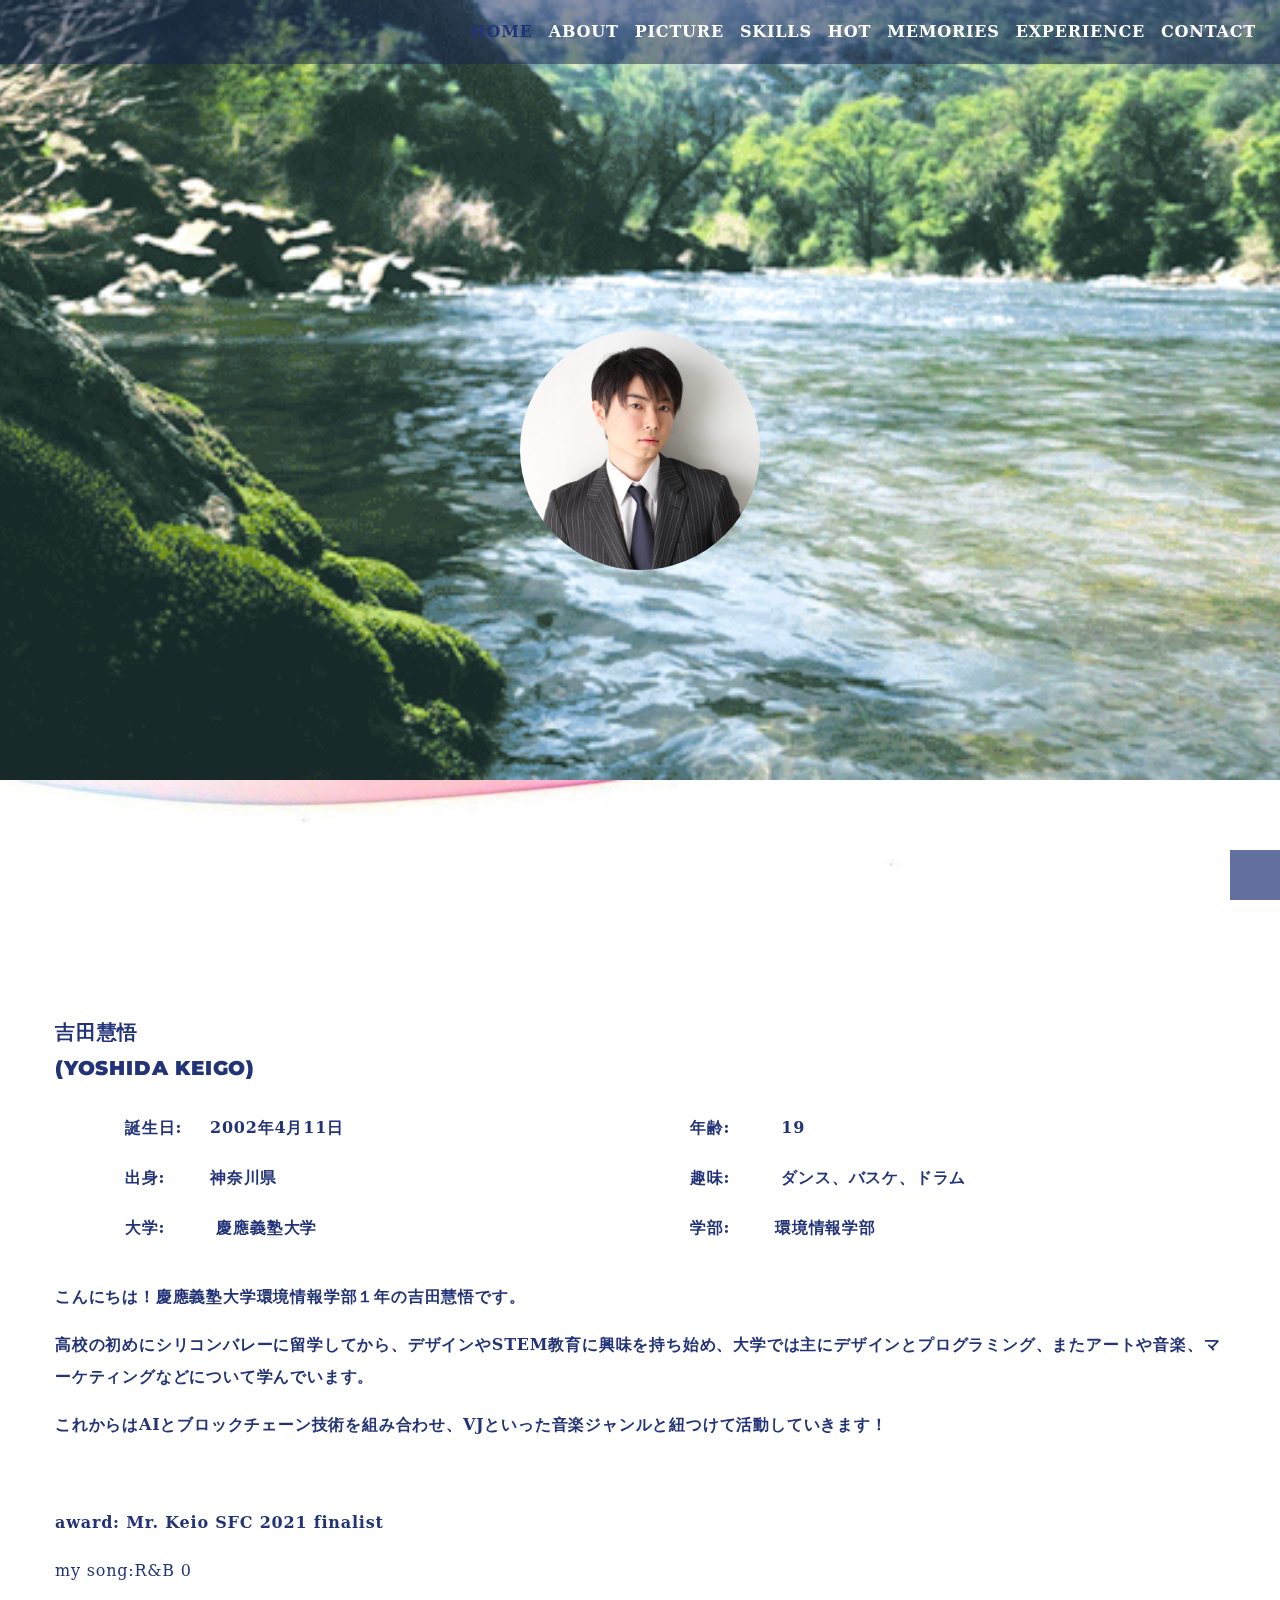
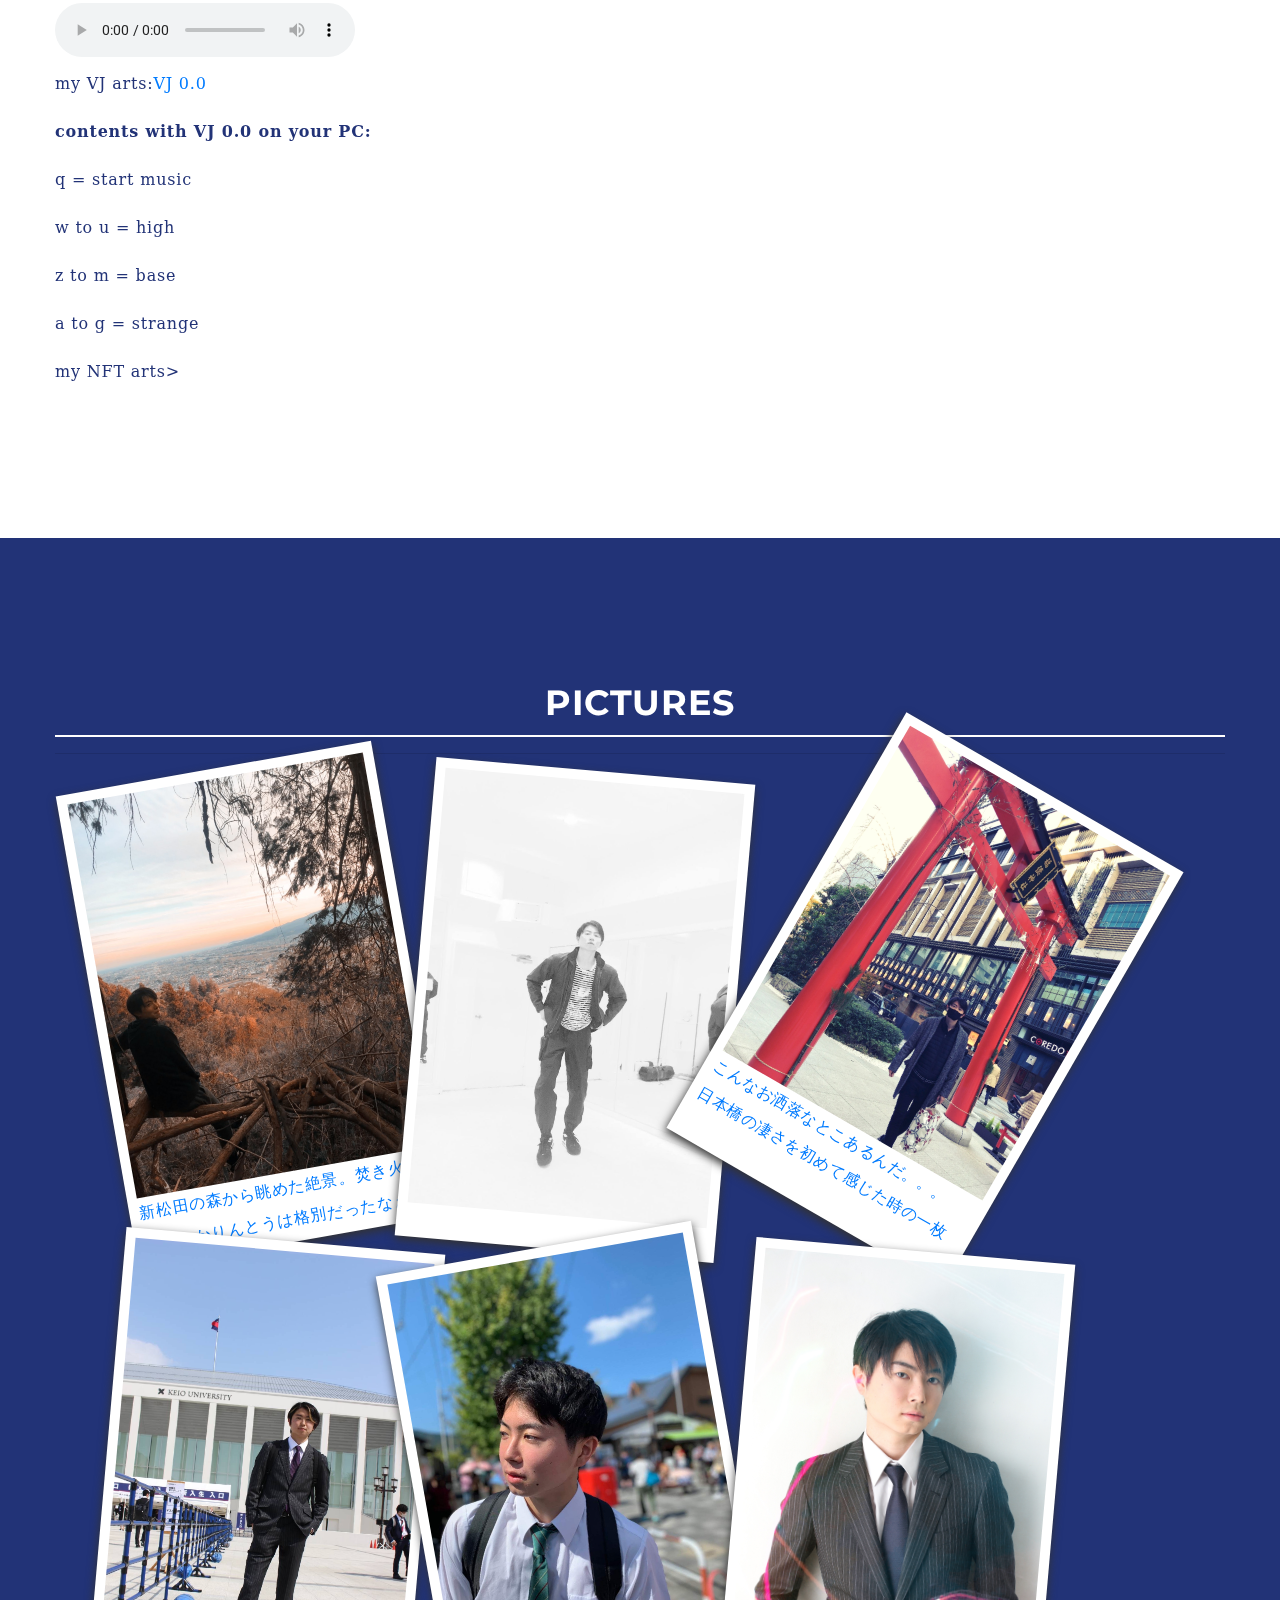
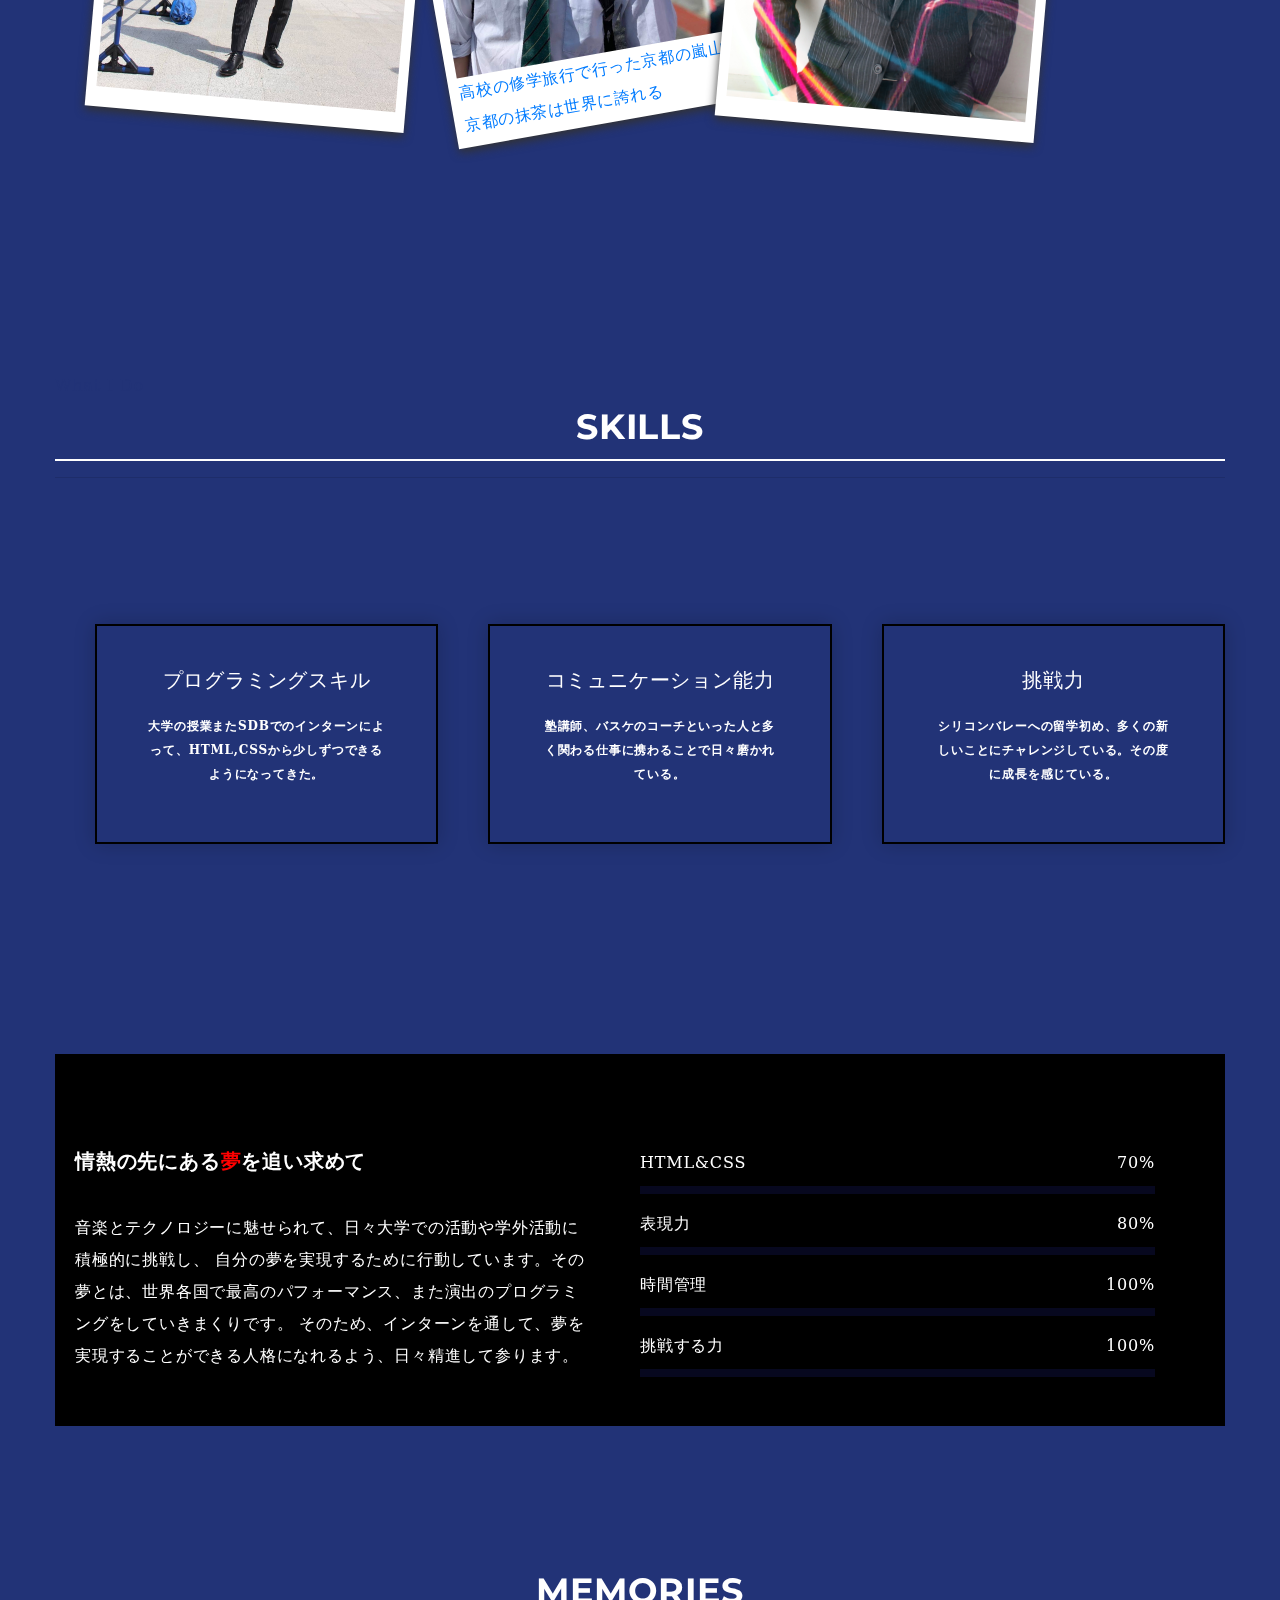
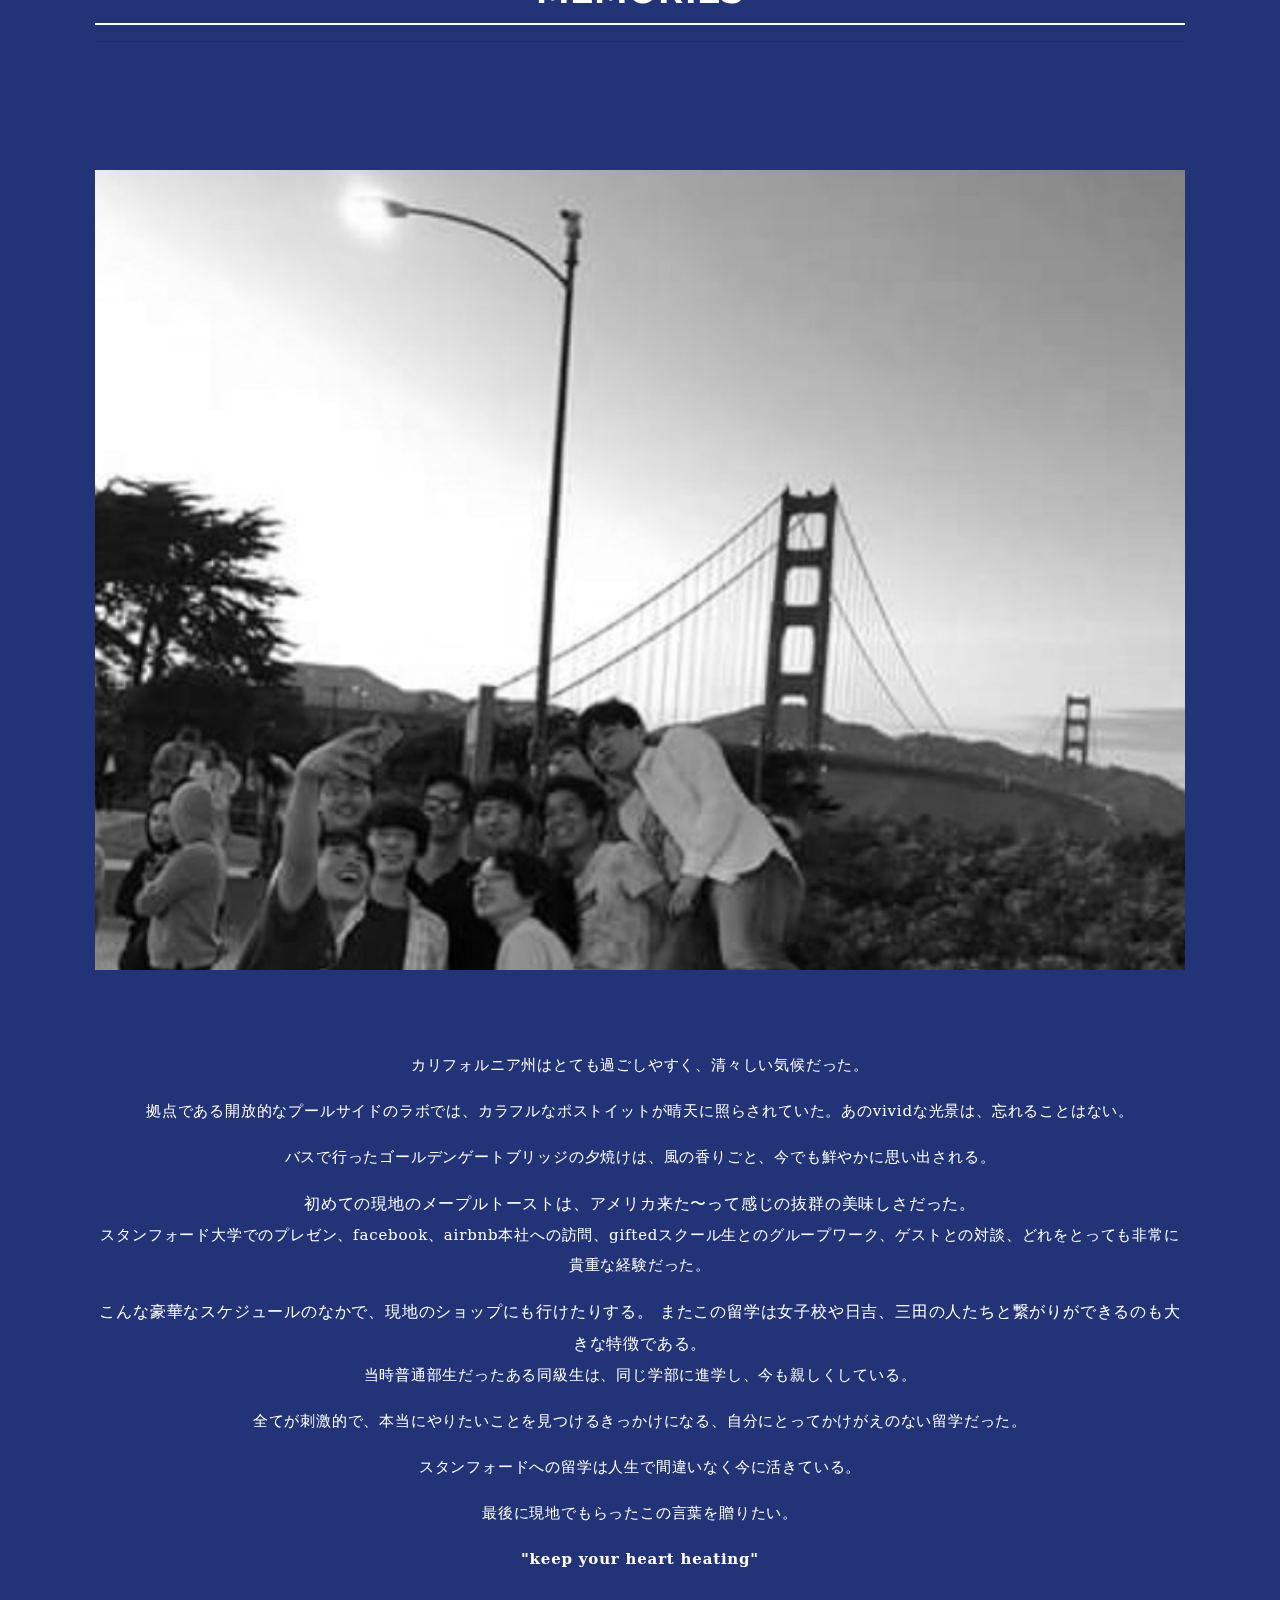
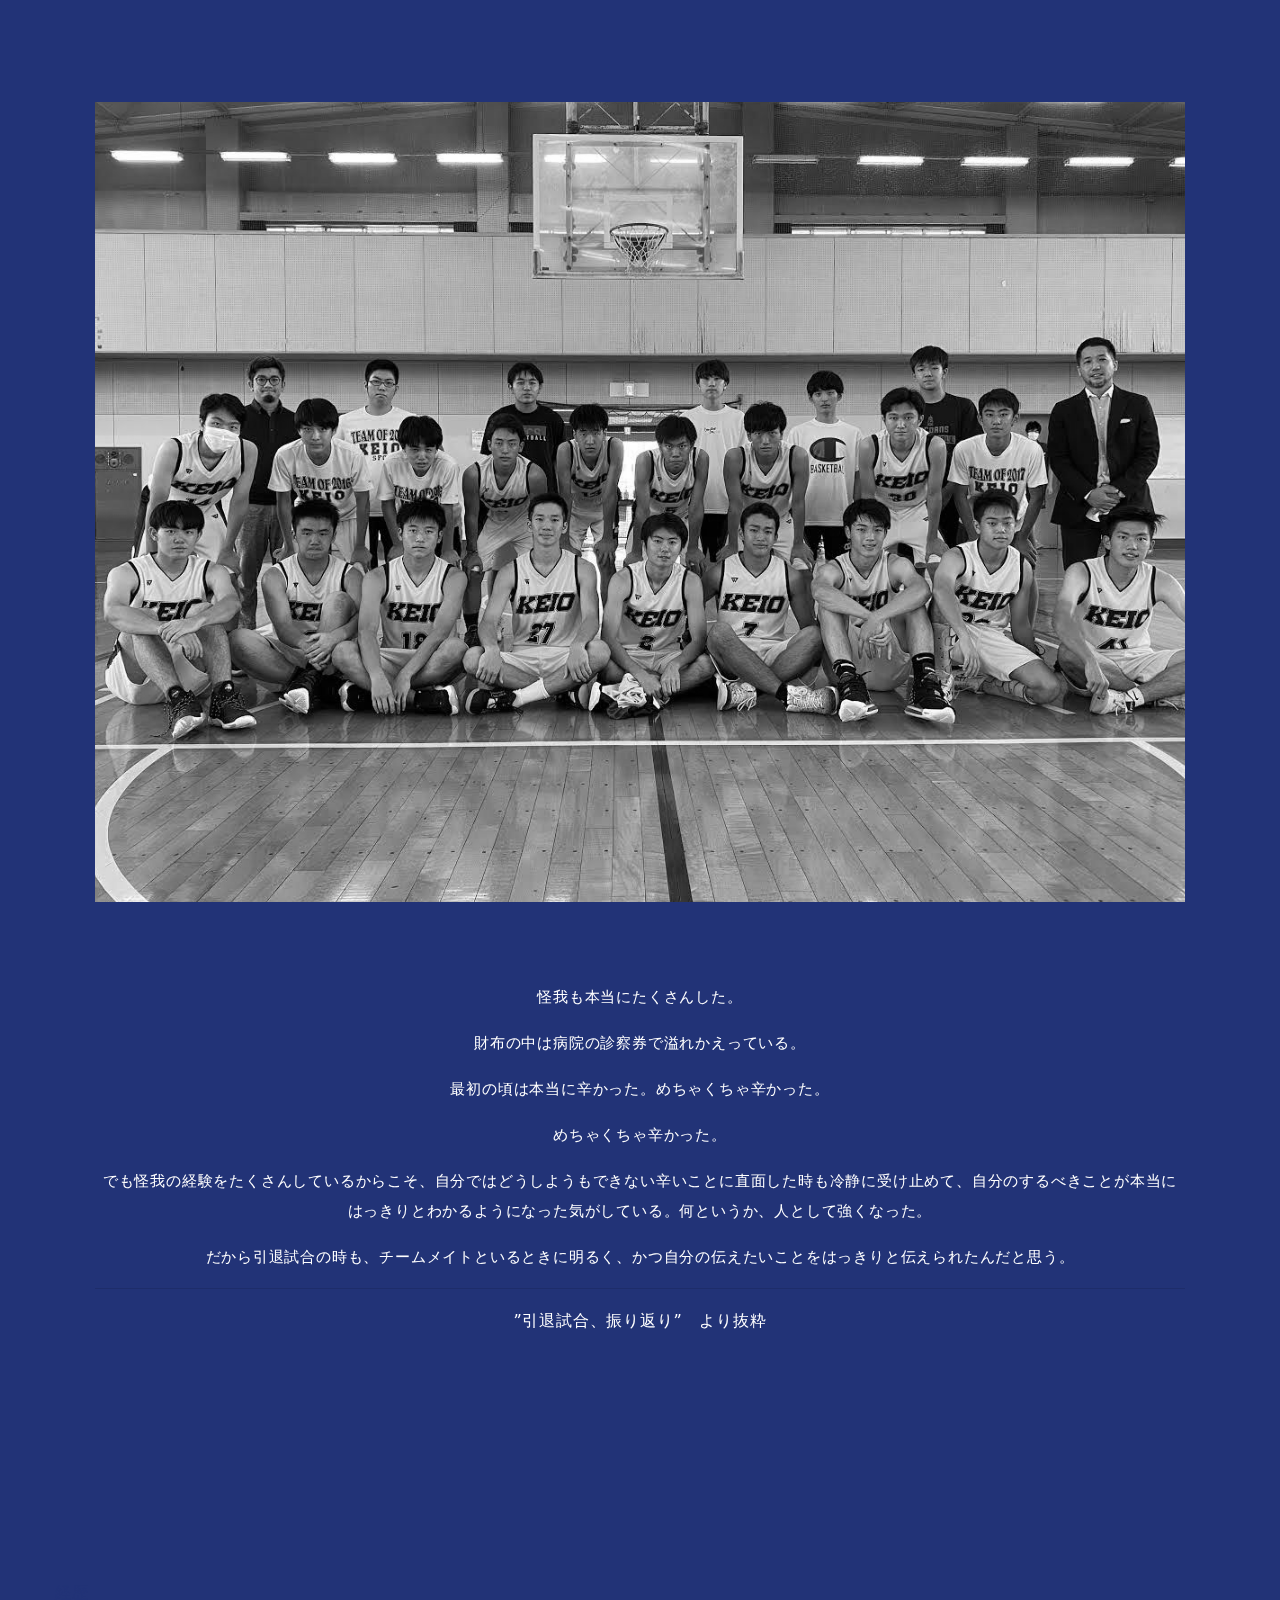
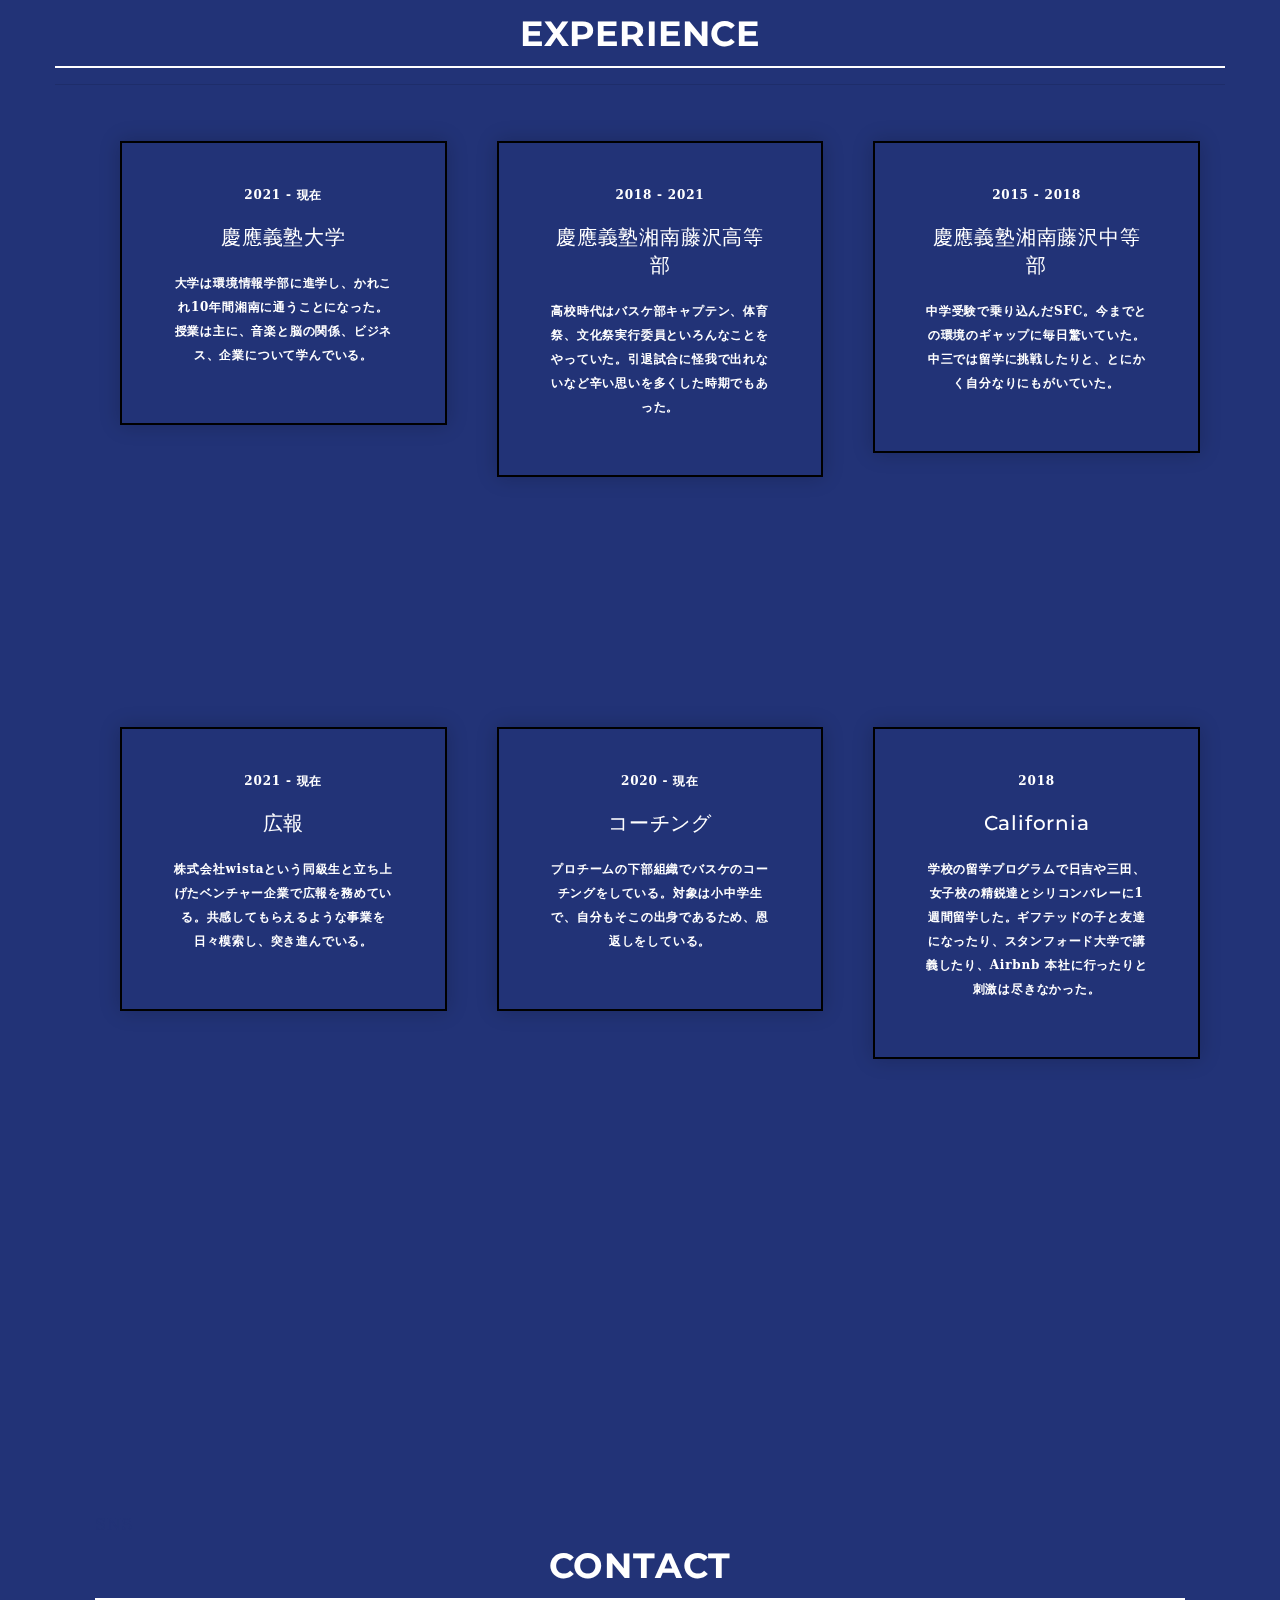
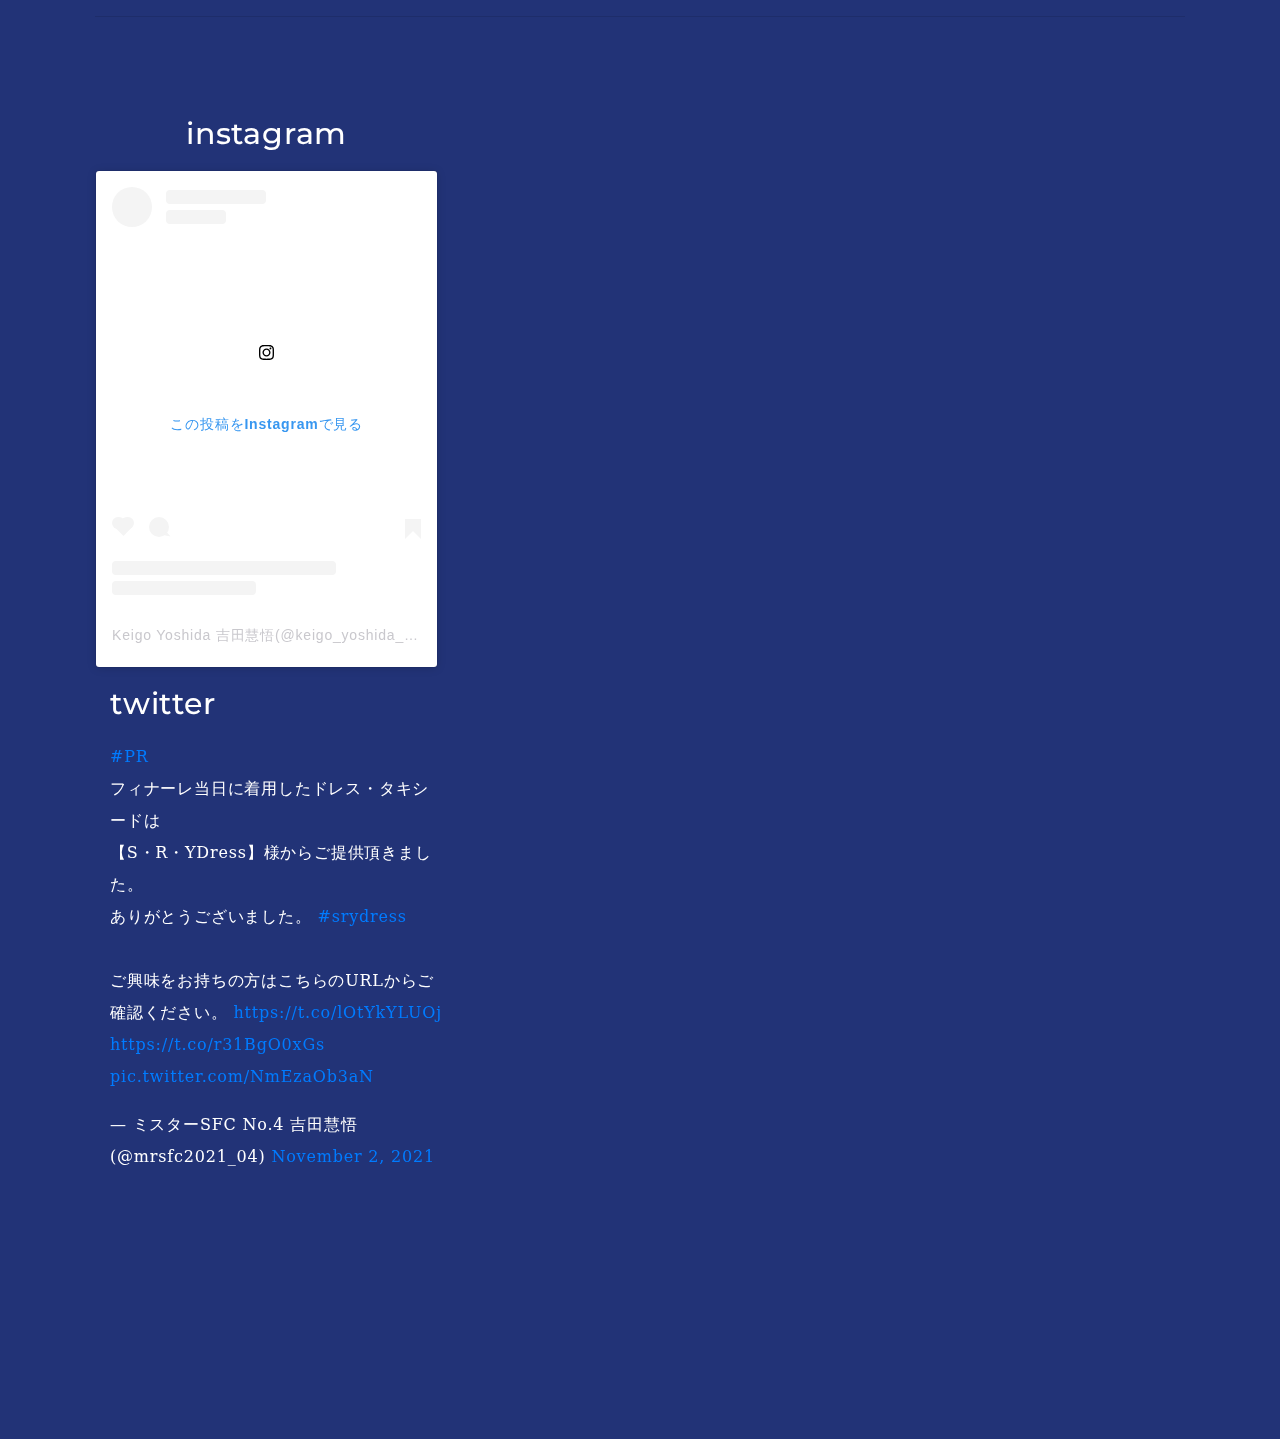
==== commit d608991b: "twitterの位置変更" ====
--- a/index.html
+++ b/index.html
@@ -115,7 +115,7 @@
                   <li>
                     <span><label>学部:</label>環境情報学部</span>
                   </li>
-                 
+
                 </ul>
               </div>
               <div class="text">
@@ -142,8 +142,8 @@
     </div>
   </div>
   <!--end of about section-->
-  
-    
+
+
   <!--picture section-->
   <div class="offset" id="portfolio">
     <div class="wrapper_portfolio">
@@ -152,7 +152,7 @@
           <h3>PICTURES</h3>
           <div class="line">
             <hr>
-          </div> 
+          </div>
         </div>
         <ul id="polaroids">
           <li><a href="img/portfolio/RNI-Films-IMG-4A5D08AF-BF4A-4D0A-ABB3-A1FD6FC0939A_Original.jpeg" ><img src="img/portfolio/RNI-Films-IMG-4A5D08AF-BF4A-4D0A-ABB3-A1FD6FC0939A_Original.jpeg" alt="秘密基地">新松田の森から眺めた絶景。焚き火で焼いたかりんとうは格別だったなぁ</a></li>
@@ -165,7 +165,7 @@
       </div>
     </div>
   </div>
-  
+
 <!--end of picture section-->
 
 
@@ -271,7 +271,7 @@
         </div>
         <div class="catch">
           <div class="title">
-           
+
             <h3>memories</h3>
             <div class="line">
               <hr>
@@ -281,7 +281,7 @@
             <div class="wrap-inner">
               <div class="img_wrap">
                 <img src="img/about/IMG_3614_Original.jpeg">
-                
+
               </div>
               <p>カリフォルニア州はとても過ごしやすく、清々しい気候だった。</p>
               <p>
@@ -309,7 +309,7 @@
 
                 <p><strong>"keep your heart heating"　</strong>
               </p>
-              
+
               <div class="wrap2-inner">
                 <div class="img_wrap">
                   <img src="img/about/IMG_3715.jpeg">
@@ -366,7 +366,7 @@
                   <p class="year">2018 - 2021</p>
                   <h3 class="title">慶應義塾湘南藤沢高等部</h3>
                   <p class="text">
-                   高校時代はバスケ部キャプテン、体育祭、文化祭実行委員といろんなことをやっていた。引退試合に怪我で出れないなど辛い思いを多くした時期でもあった。 
+                   高校時代はバスケ部キャプテン、体育祭、文化祭実行委員といろんなことをやっていた。引退試合に怪我で出れないなど辛い思いを多くした時期でもあった。
                   </p>
                 </div>
                 <!-- </div> -->
@@ -427,7 +427,7 @@
     </div>
     </div>
   </div>
-     
+
 
   <!--end of memories section-->
 
@@ -462,6 +462,8 @@
                   <g transform="translate(-511.000000, -20.000000)" fill="#000000">
                     <g>
                       <path d="M556.869,30.41 C554.814,30.41 553.148,32.076 553.148,34.131 C553.148,36.186 554.814,37.852 556.869,37.852 C558.924,37.852 560.59,36.186 560.59,34.131 C560.59,32.076 558.924,30.41 556.869,30.41 M541,60.657 C535.114,60.657 530.342,55.887 530.342,50 C530.342,44.114 535.114,39.342 541,39.342 C546.887,39.342 551.658,44.114 551.658,50 C551.658,55.887 546.887,60.657 541,60.657 M541,33.886 C532.1,33.886 524.886,41.1 524.886,50 C524.886,58.899 532.1,66.113 541,66.113 C549.9,66.113 557.115,58.899 557.115,50 C557.115,41.1 549.9,33.886 541,33.886 M565.378,62.101 C565.244,65.022 564.756,66.606 564.346,67.663 C563.803,69.06 563.154,70.057 562.106,71.106 C561.058,72.155 560.06,72.803 558.662,73.347 C557.607,73.757 556.021,74.244 553.102,74.378 C549.944,74.521 548.997,74.552 541,74.552 C533.003,74.552 532.056,74.521 528.898,74.378 C525.979,74.244 524.393,73.757 523.338,73.347 C521.94,72.803 520.942,72.155 519.894,71.106 C518.846,70.057 518.197,69.06 517.654,67.663 C517.244,66.606 516.755,65.022 516.623,62.101 C516.479,58.943 516.448,57.996 516.448,50 C516.448,42.003 516.479,41.056 516.623,37.899 C516.755,34.978 517.244,33.391 517.654,32.338 C518.197,30.938 518.846,29.942 519.894,28.894 C520.942,27.846 521.94,27.196 523.338,26.654 C524.393,26.244 525.979,25.756 528.898,25.623 C532.057,25.479 533.004,25.448 541,25.448 C548.997,25.448 549.943,25.479 553.102,25.623 C556.021,25.756 557.607,26.244 558.662,26.654 C560.06,27.196 561.058,27.846 562.106,28.894 C563.154,29.942 563.803,30.938 564.346,32.338 C564.756,33.391 565.244,34.978 565.378,37.899 C565.522,41.056 565.552,42.003 565.552,50 C565.552,57.996 565.522,58.943 565.378,62.101 M570.82,37.631 C570.674,34.438 570.167,32.258 569.425,30.349 C568.659,28.377 567.633,26.702 565.965,25.035 C564.297,23.368 562.623,22.342 560.652,21.575 C558.743,20.834 556.562,20.326 553.369,20.18 C550.169,20.033 549.148,20 541,20 C532.853,20 531.831,20.033 528.631,20.18 C525.438,20.326 523.257,20.834 521.349,21.575 C519.376,22.342 517.703,23.368 516.035,25.035 C514.368,26.702 513.342,28.377 512.574,30.349 C511.834,32.258 511.326,34.438 511.181,37.631 C511.035,40.831 511,41.851 511,50 C511,58.147 511.035,59.17 511.181,62.369 C511.326,65.562 511.834,67.743 512.574,69.651 C513.342,71.625 514.368,73.296 516.035,74.965 C517.703,76.634 519.376,77.658 521.349,78.425 C523.257,79.167 525.438,79.673 528.631,79.82 C531.831,79.965 532.853,80.001 541,80.001 C549.148,80.001 550.169,79.965 553.369,79.82 C556.562,79.673 558.743,79.167 560.652,78.425 C562.623,77.658 564.297,76.634 565.965,74.965 C567.633,73.296 568.659,71.625 569.425,69.651 C570.167,67.743 570.674,65.562 570.82,62.369 C570.966,59.17 571,58.147 571,50 C571,41.851 570.966,40.831 570.82,37.631"></path></g></g></g></svg></div><div style="padding-top: 8px;"> <div style=" color:#3897f0; font-family:Arial,sans-serif; font-size:14px; font-style:normal; font-weight:550; line-height:18px;">この投稿をInstagramで見る</div></div><div style="padding: 12.5% 0;"></div> <div style="display: flex; flex-direction: row; margin-bottom: 14px; align-items: center;"><div> <div style="background-color: #F4F4F4; border-radius: 50%; height: 12.5px; width: 12.5px; transform: translateX(0px) translateY(7px);"></div> <div style="background-color: #F4F4F4; height: 12.5px; transform: rotate(-45deg) translateX(3px) translateY(1px); width: 12.5px; flex-grow: 0; margin-right: 14px; margin-left: 2px;"></div> <div style="background-color: #F4F4F4; border-radius: 50%; height: 12.5px; width: 12.5px; transform: translateX(9px) translateY(-18px);"></div></div><div style="margin-left: 8px;"> <div style=" background-color: #F4F4F4; border-radius: 50%; flex-grow: 0; height: 20px; width: 20px;"></div> <div style=" width: 0; height: 0; border-top: 2px solid transparent; border-left: 6px solid #f4f4f4; border-bottom: 2px solid transparent; transform: translateX(16px) translateY(-4px) rotate(30deg)"></div></div><div style="margin-left: auto;"> <div style=" width: 0px; border-top: 8px solid #F4F4F4; border-right: 8px solid transparent; transform: translateY(16px);"></div> <div style=" background-color: #F4F4F4; flex-grow: 0; height: 12px; width: 16px; transform: translateY(-4px);"></div> <div style=" width: 0; height: 0; border-top: 8px solid #F4F4F4; border-left: 8px solid transparent; transform: translateY(-4px) translateX(8px);"></div></div></div> <div style="display: flex; flex-direction: column; flex-grow: 1; justify-content: center; margin-bottom: 24px;"> <div style=" background-color: #F4F4F4; border-radius: 4px; flex-grow: 0; height: 14px; margin-bottom: 6px; width: 224px;"></div> <div style=" background-color: #F4F4F4; border-radius: 4px; flex-grow: 0; height: 14px; width: 144px;"></div></div></a><p style=" color:#c9c8cd; font-family:Arial,sans-serif; font-size:14px; line-height:17px; margin-bottom:0; margin-top:8px; overflow:hidden; padding:8px 0 7px; text-align:center; text-overflow:ellipsis; white-space:nowrap;"><a href="https://www.instagram.com/p/CSEguqxhhK9/?utm_source=ig_embed&amp;utm_campaign=loading" style=" color:#c9c8cd; font-family:Arial,sans-serif; font-size:14px; font-style:normal; font-weight:normal; line-height:17px; text-decoration:none;" target="_blank">Keigo Yoshida 吉田慧悟(@keigo_yoshida_0411)がシェアした投稿</a></p></div></blockquote> <script async src="//www.instagram.com/embed.js"></script></p>
+          </div>
+        </div>
           <div class="location-section col-md-4 col-12">
             <i class="fab fa-twitter fa-2x my-example"></i>
             <h3>twitter</h3>
@@ -479,14 +481,12 @@
               <a href="https://t.co/NmEzaOb3aN">pic.twitter.com/NmEzaOb3aN</a>
             </p>&mdash; ミスターSFC No.4 吉田慧悟 (@mrsfc2021_04) <a href="https://twitter.com/mrsfc2021_04/status/1455489723040813058?ref_src=twsrc%5Etfw">November 2, 2021</a></blockquote> <script async src="https://platform.twitter.com/widgets.js" charset="utf-8"></script></p>
         </div>
-          </div>
-        </div>
       </div>
     </div>
   </div>
-  
+
   <!--end of contact section-->
-  
+
 
   <!-- SCRIPTS -->
   <script src="js/jquery.js"></script>
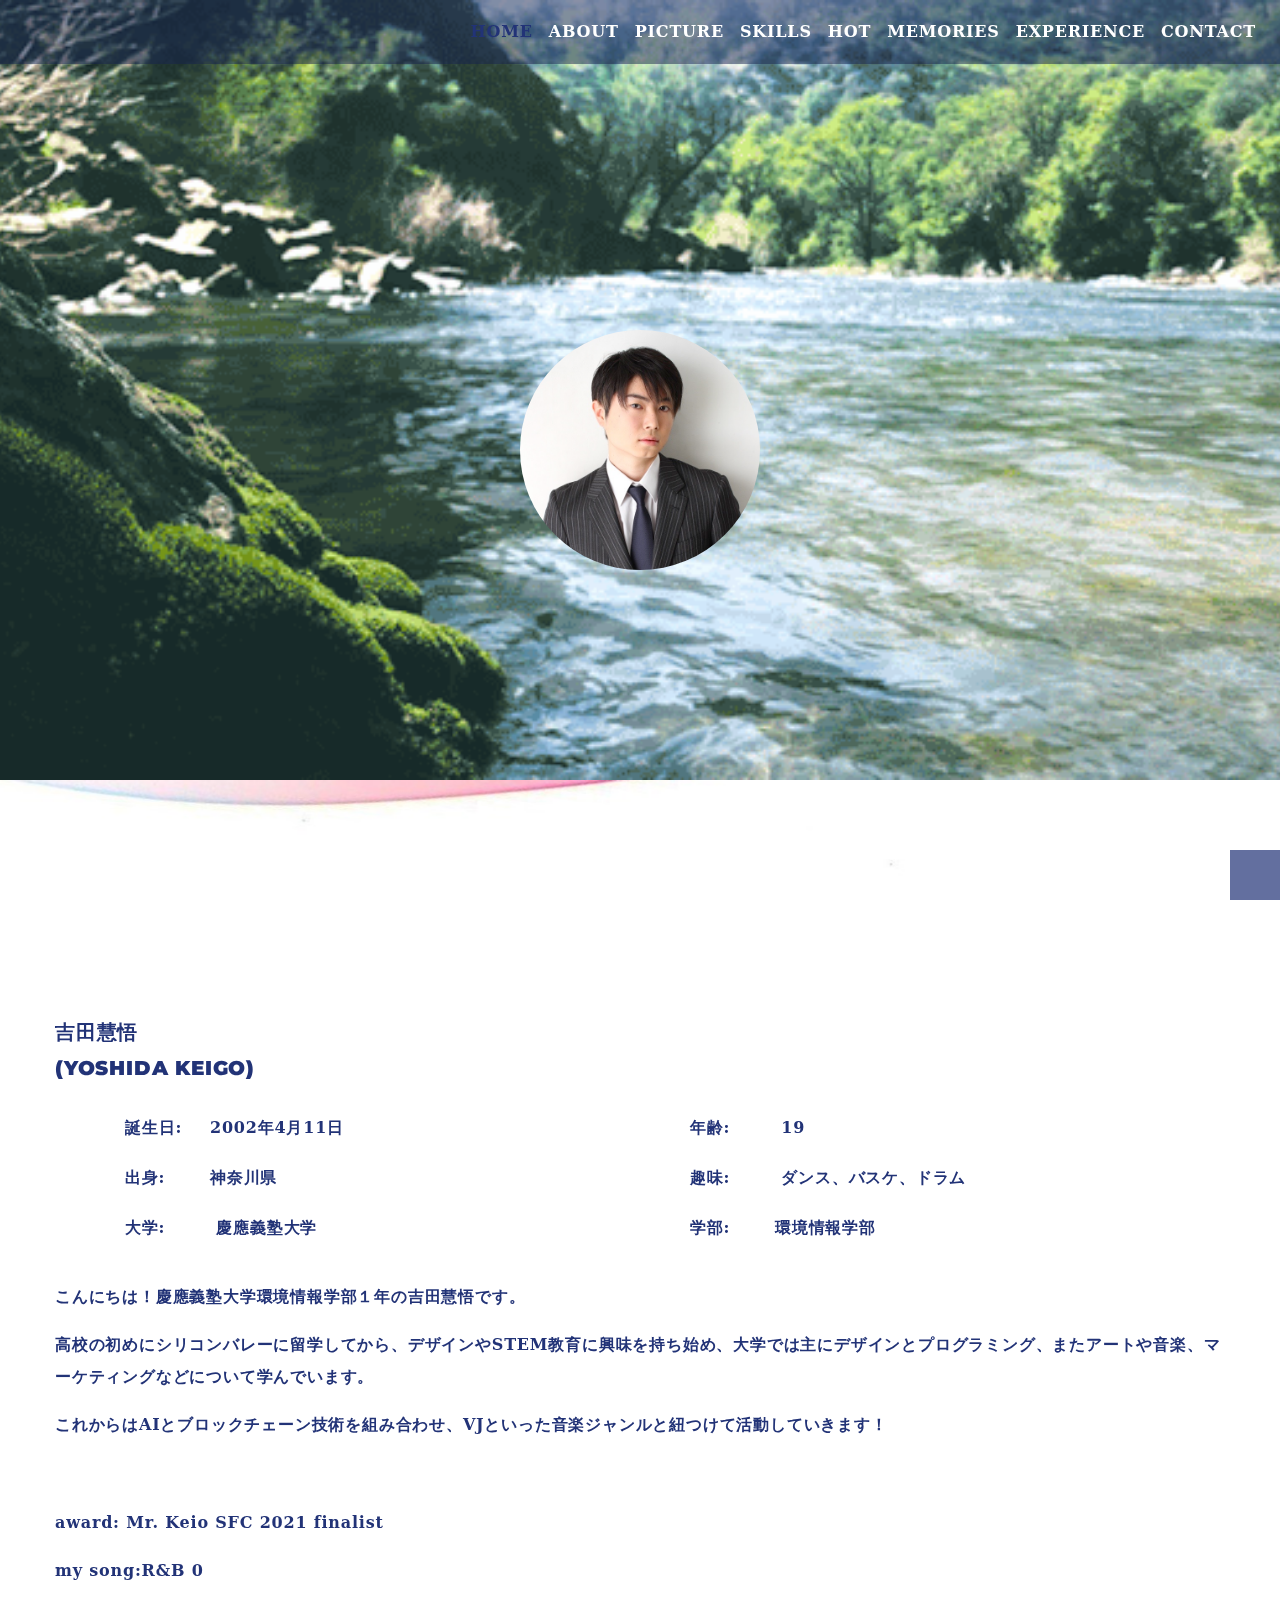
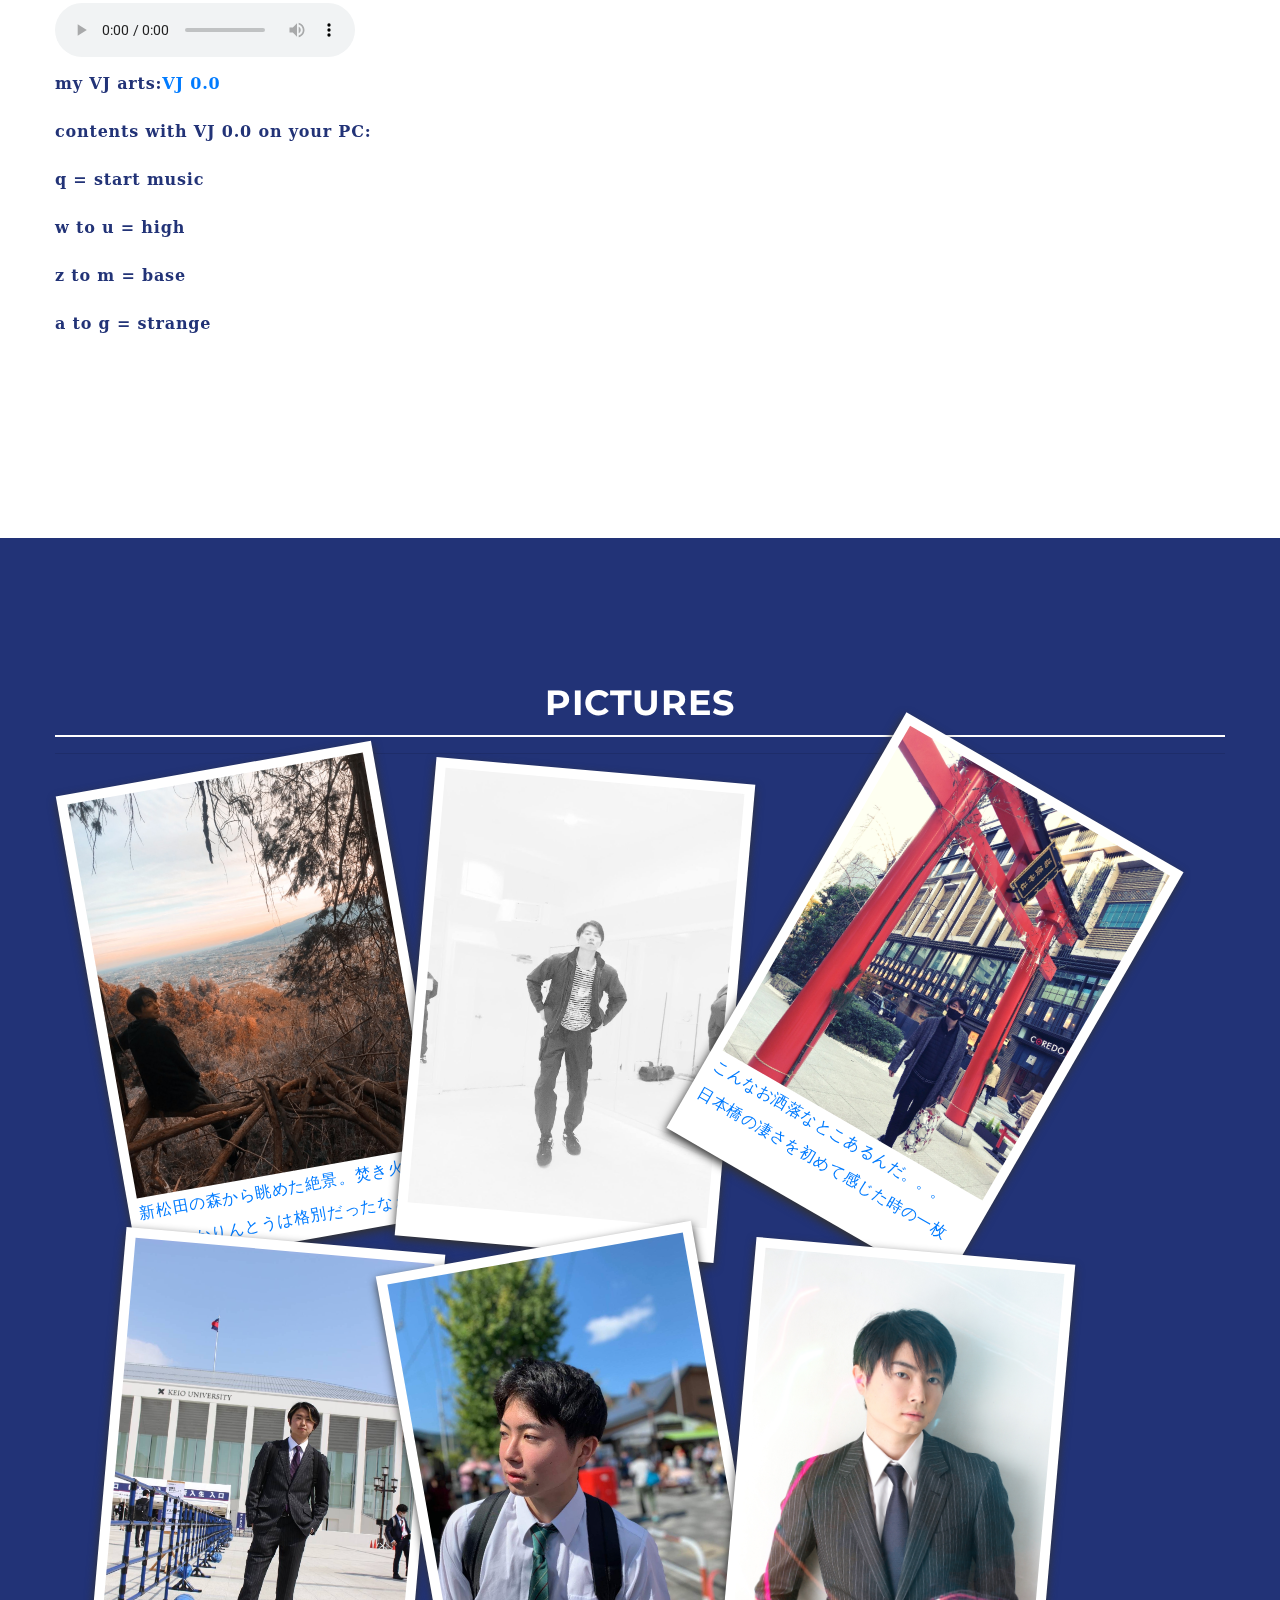
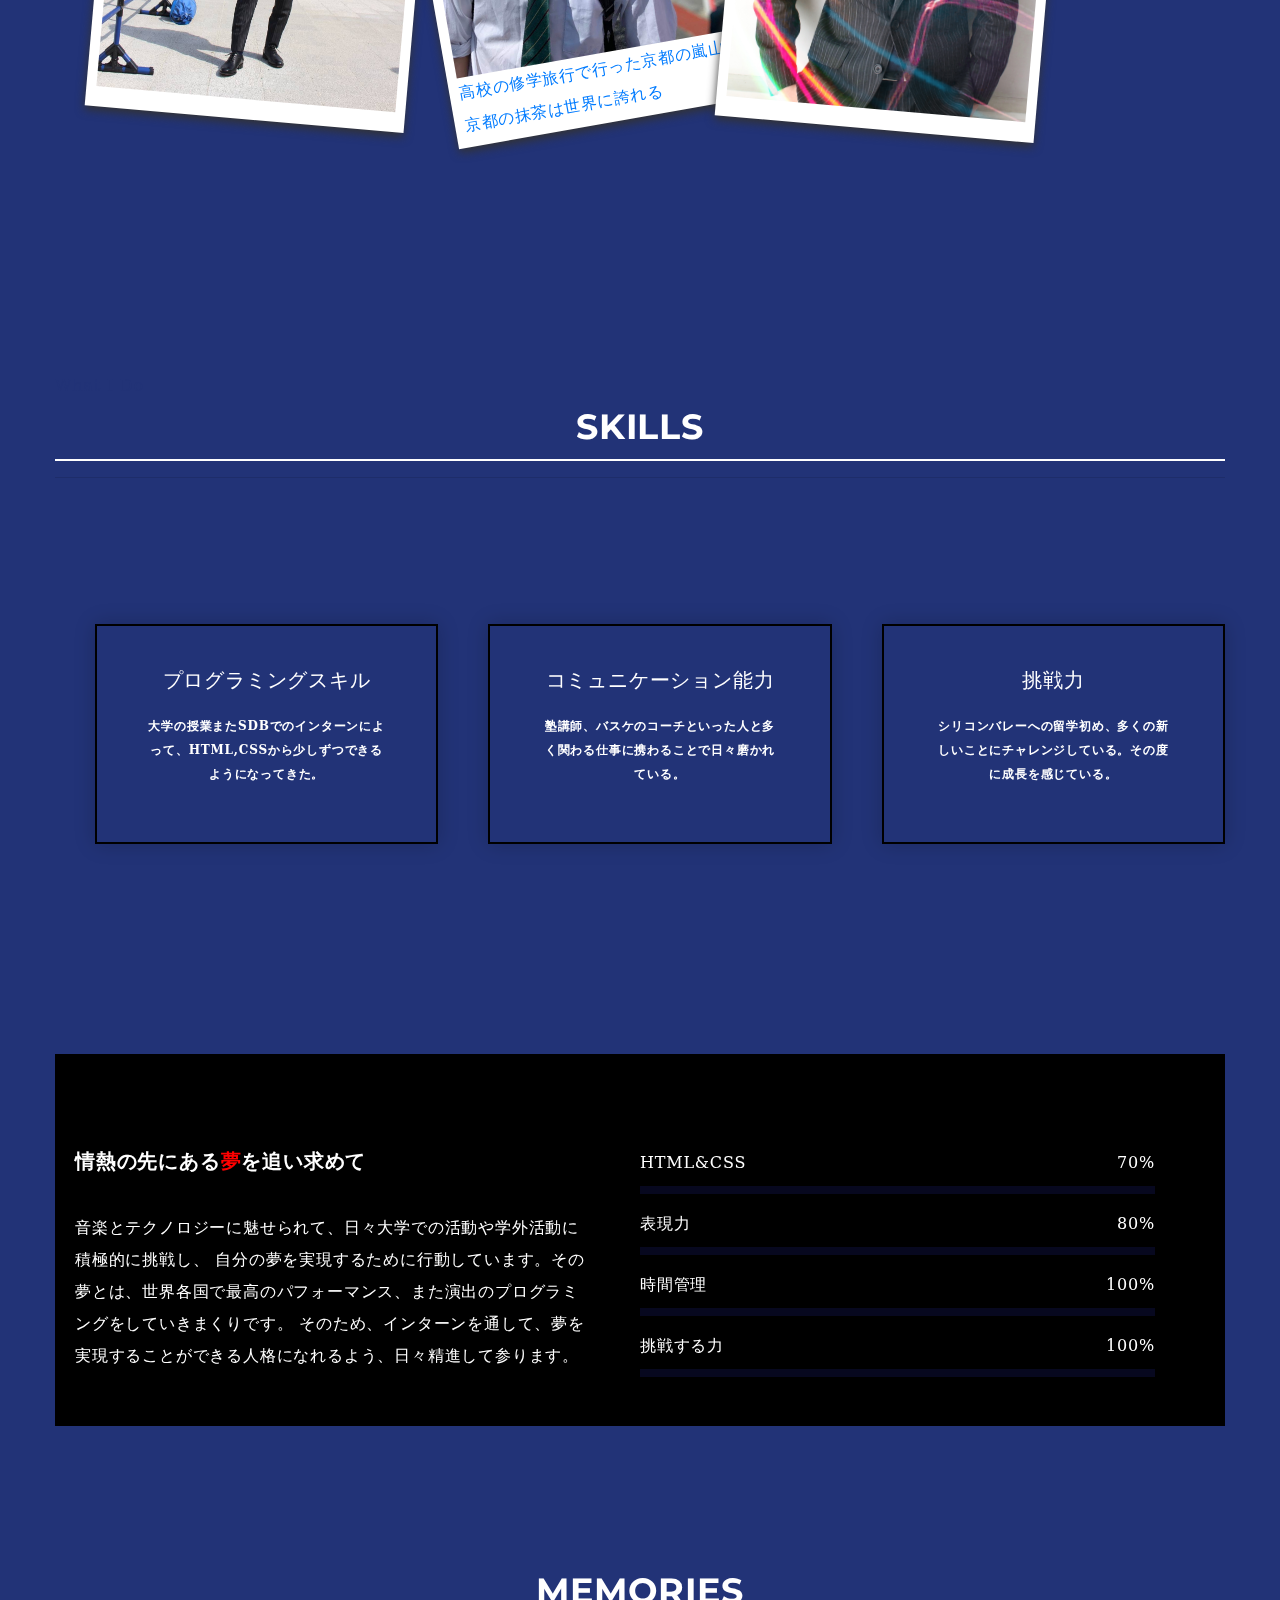
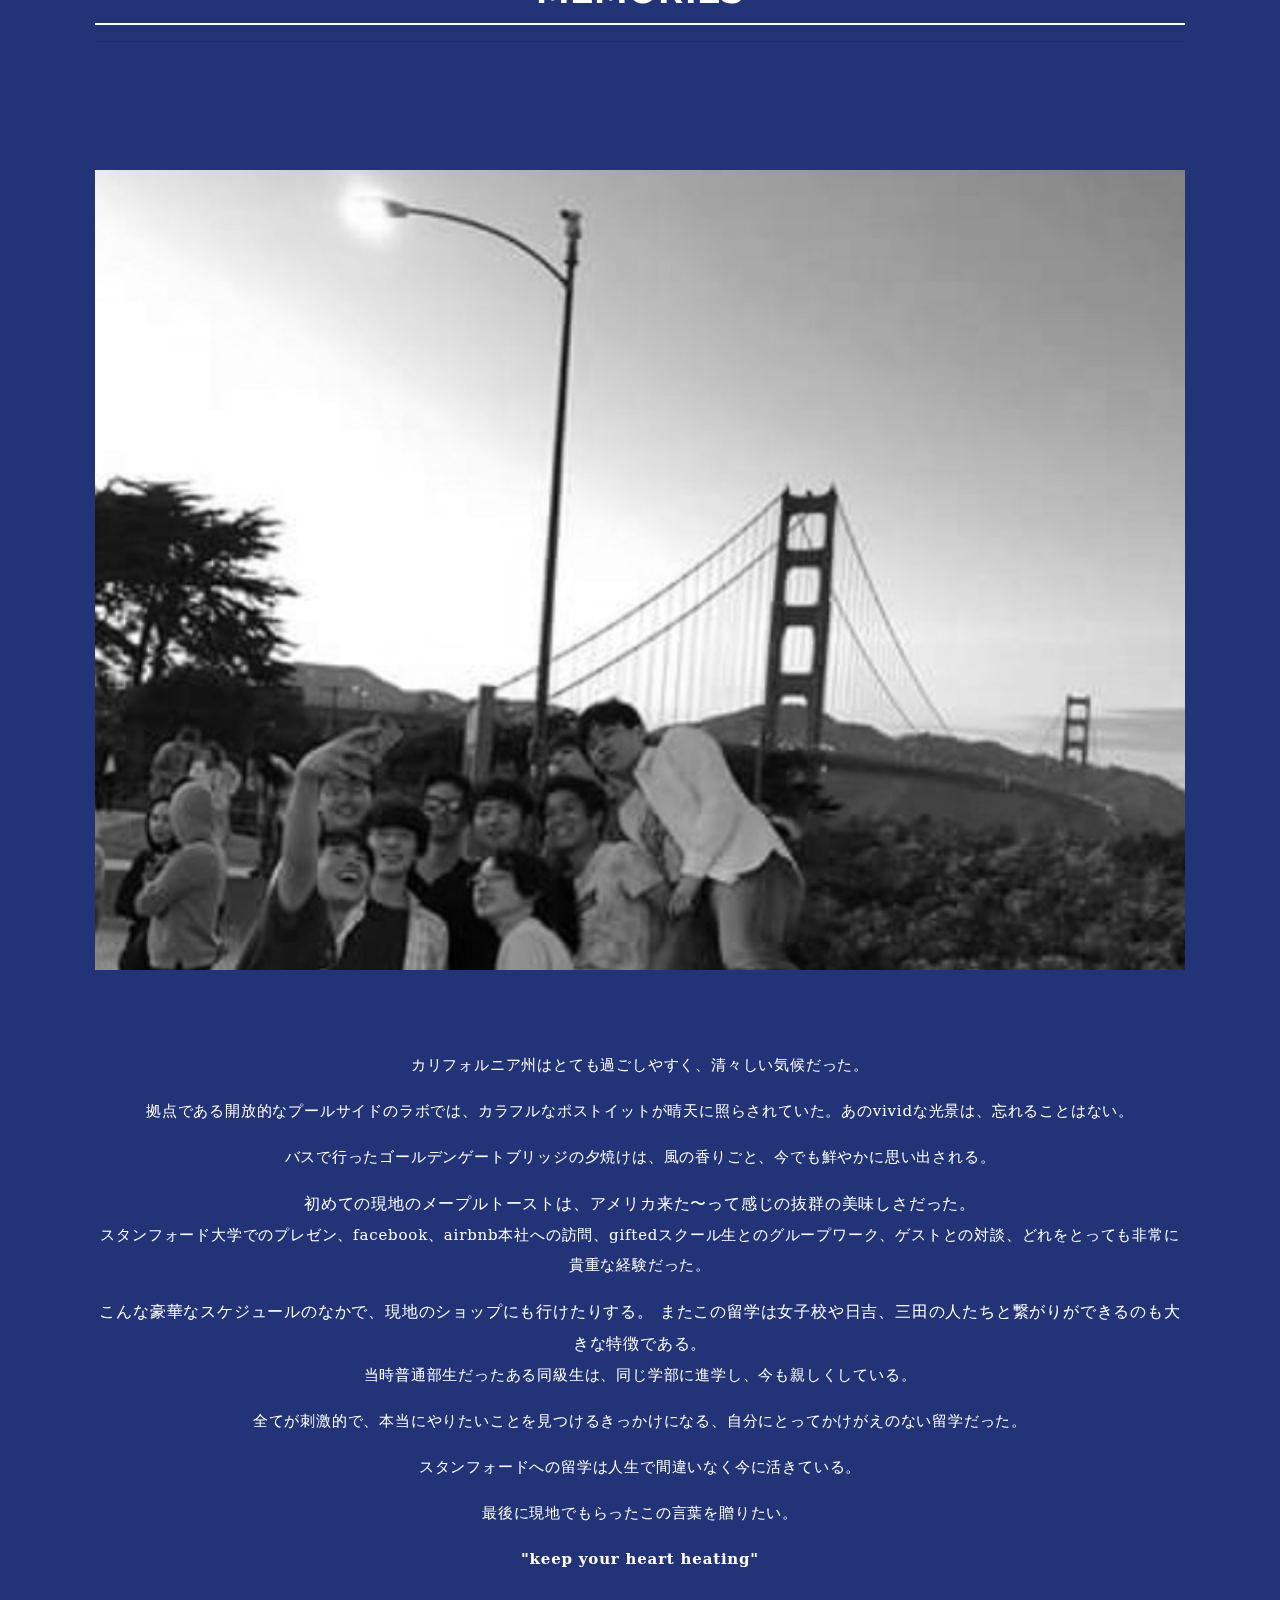
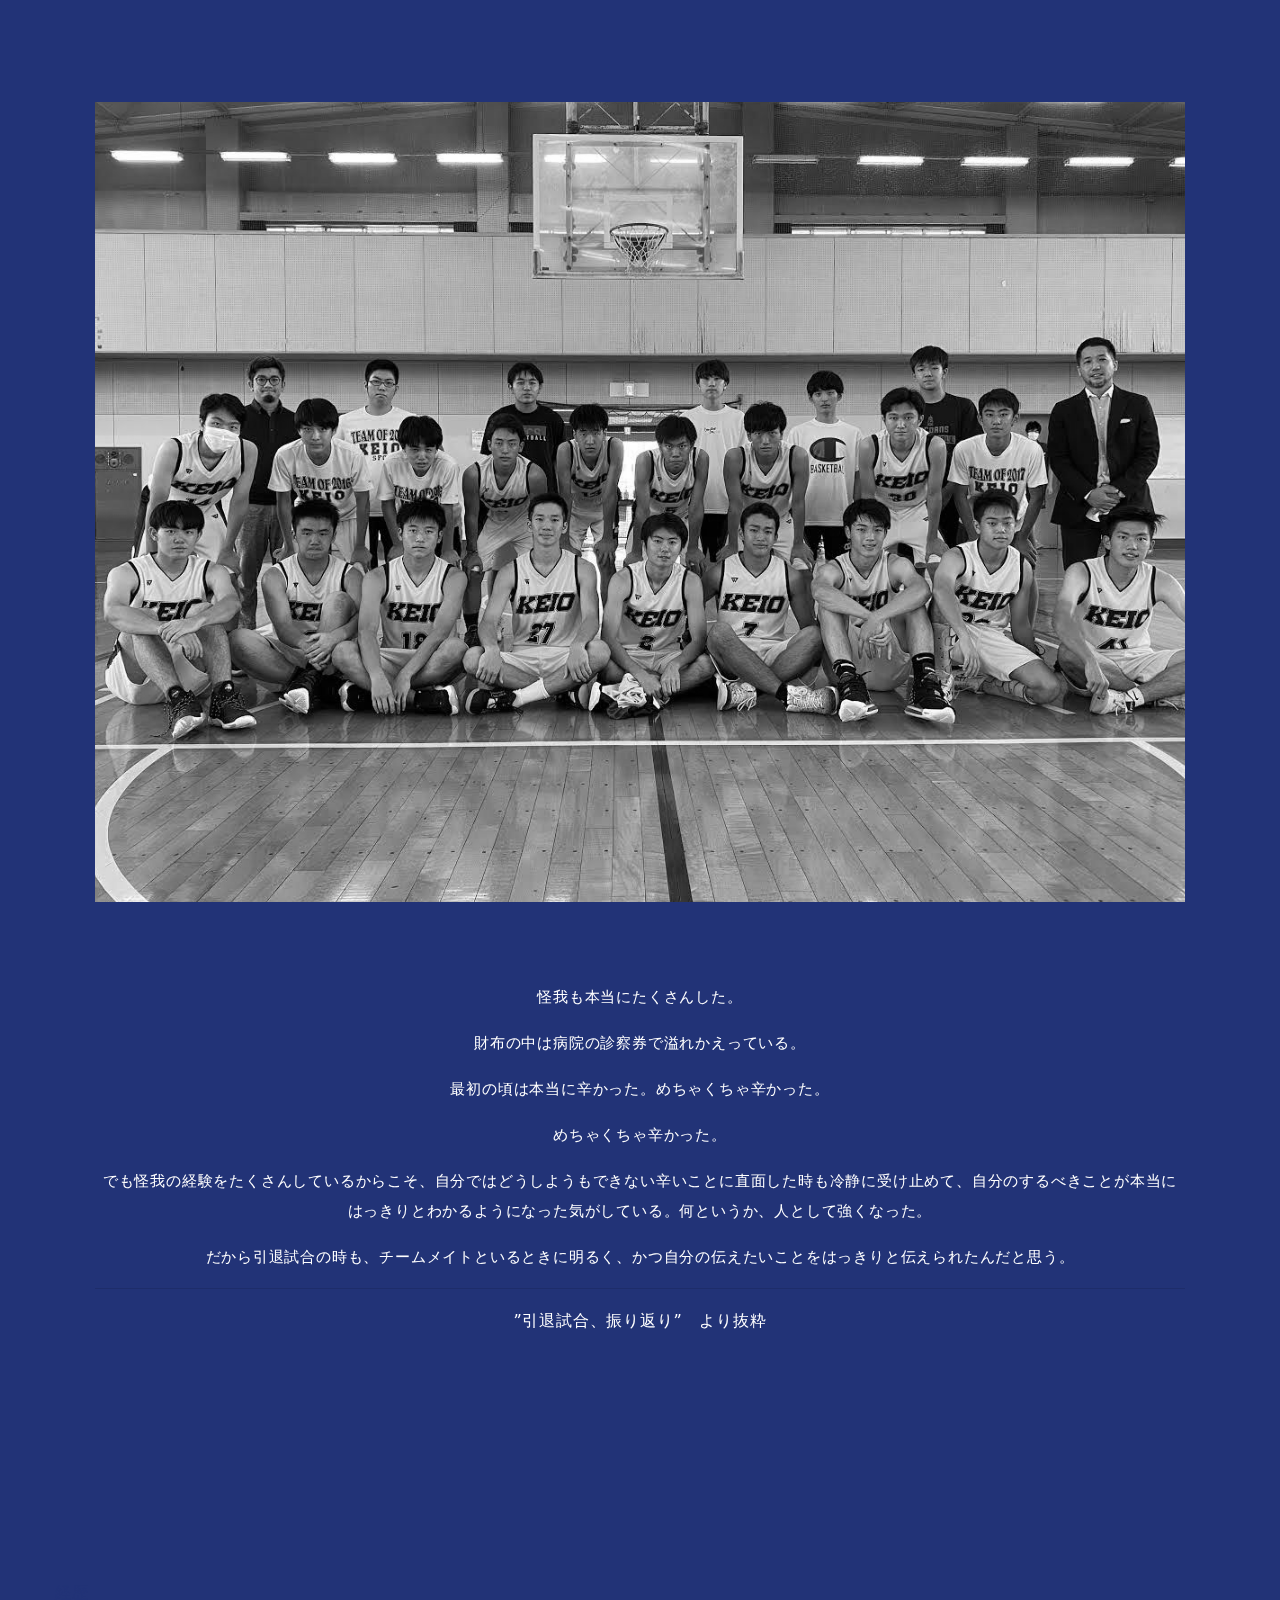
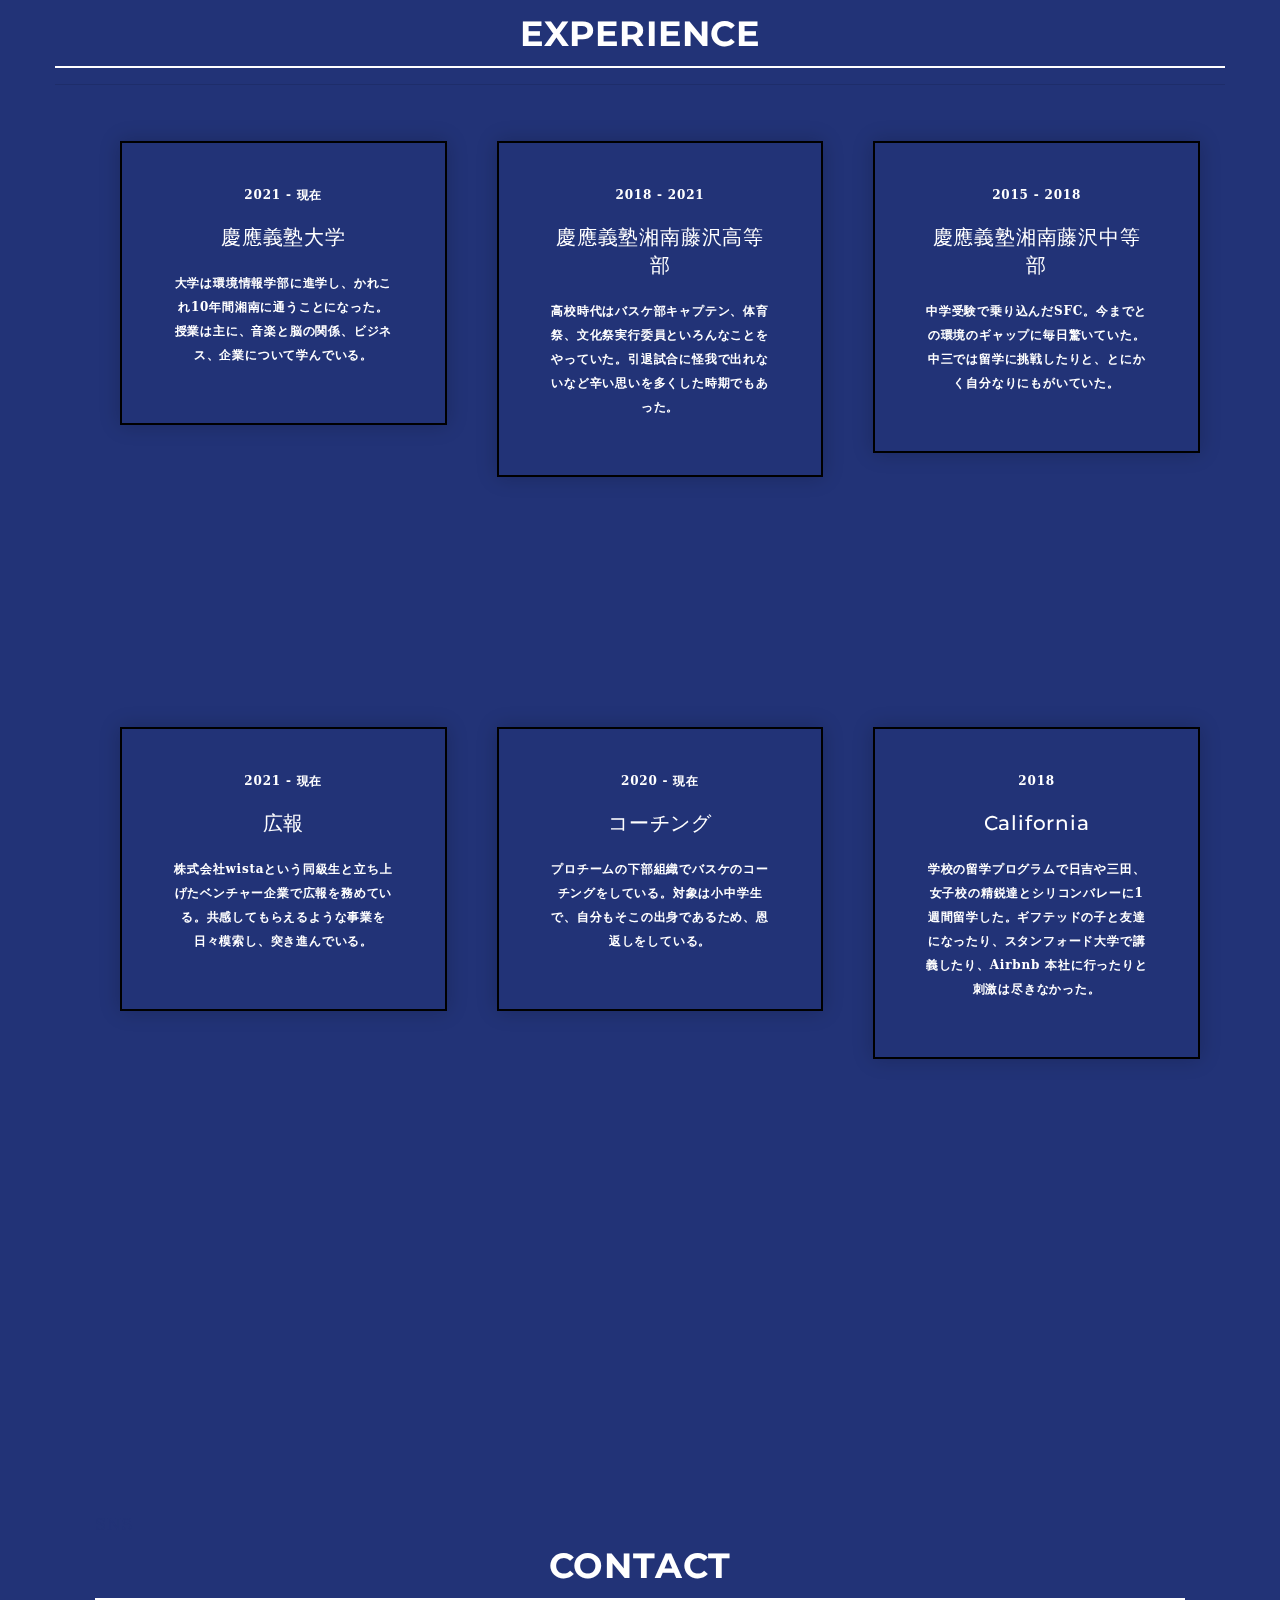
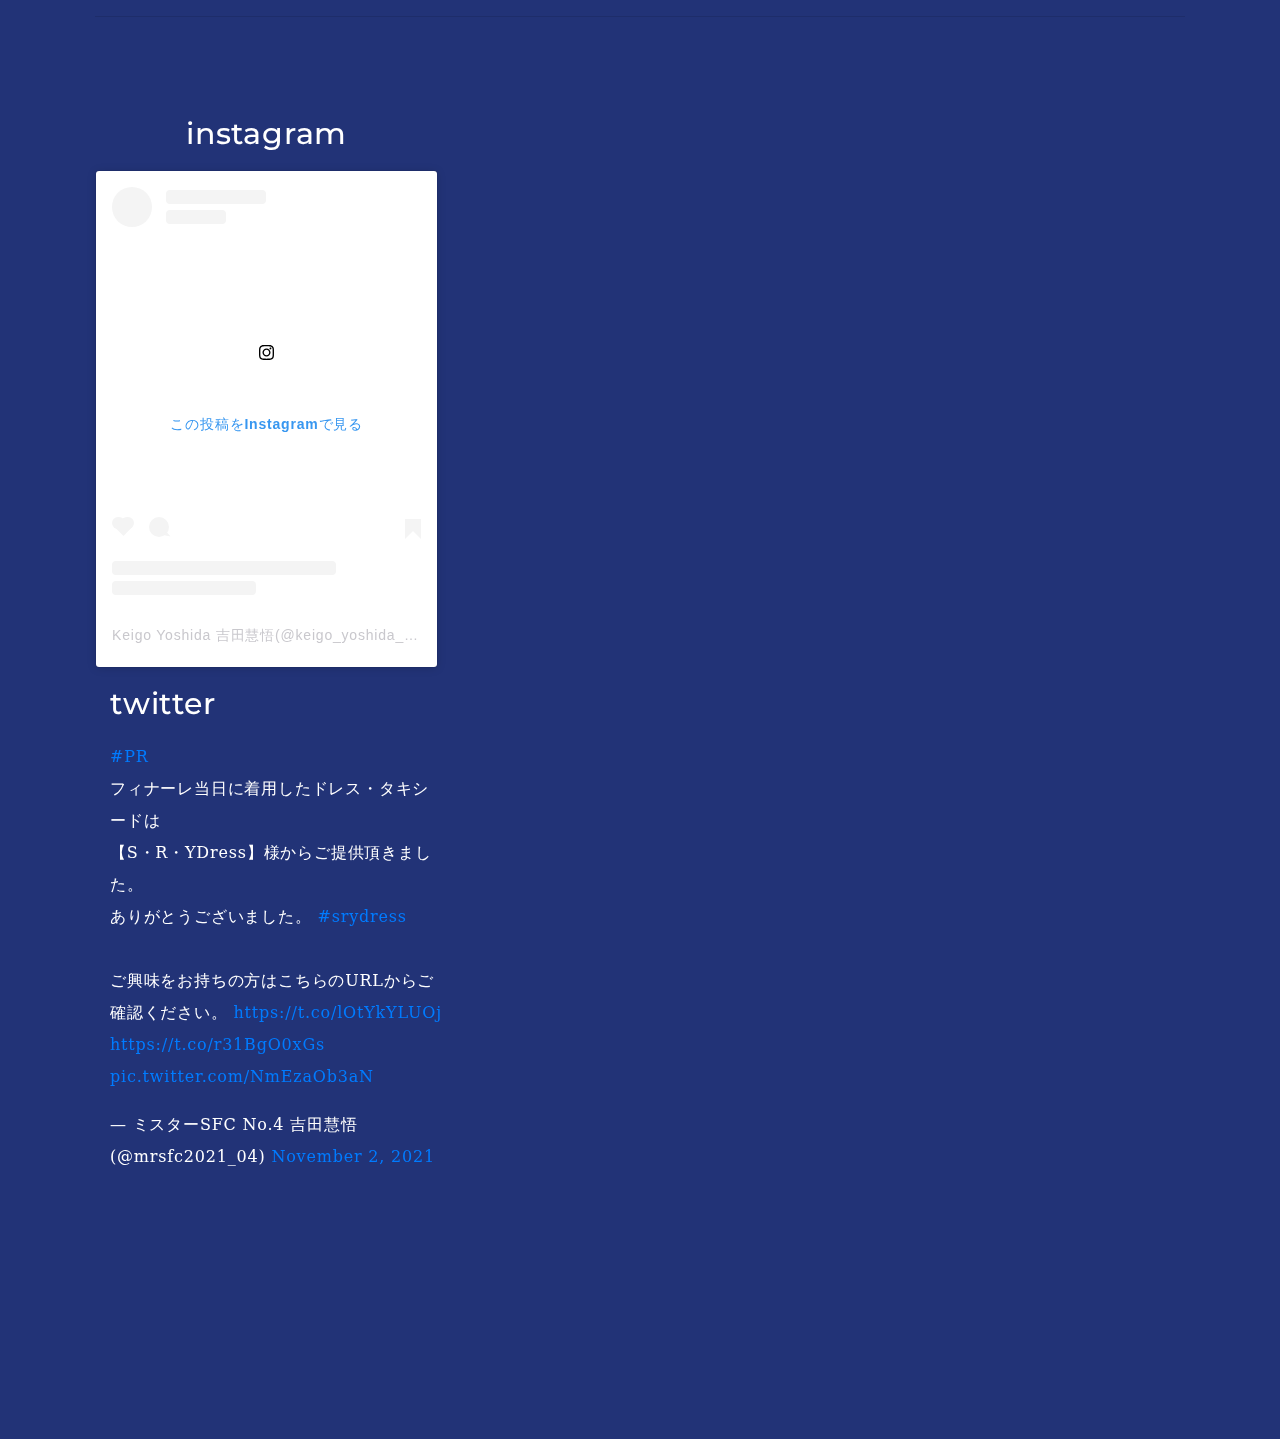
==== commit 01c4bd5a: "aboutのボールド" ====
--- a/index.html
+++ b/index.html
@@ -125,15 +125,14 @@
                 <p><b>これからはAIとブロックチェーン技術を組み合わせ、VJといった音楽ジャンルと紐つけて活動していきます！</b></p>
                 <h3><b>works</b></h3>
                 <p><b>award: Mr. Keio SFC 2021 finalist</b></p>
-                <p>my song:R&B 0</p>
+                <p><b>my song:R&B 0</b></p>
                   <audio controls src="img/music/R&B 0.mp3">R&B 0</audio>
-                <p>my VJ arts:<a href="https://openprocessing.org/sketch/1438376">VJ 0.0</a></p>
+                <p><b>my VJ arts:<a href="https://openprocessing.org/sketch/1438376">VJ 0.0</a></b></p>
                 <p><b>contents with VJ 0.0 on your PC:</b></p>
-                <p>q = start music</p>
-                <p>w to u = high</p>
-                <p>z to m = base</p>
-                <p>a to g = strange</p>
-                <p>my NFT arts></p>
+                <p><b>q = start music</b></p>
+                <p><b>w to u = high</b></p>
+                <p><b>z to m = base</b></p>
+                <p><b>a to g = strange</b></p>
               </div>
             </div>
           </div>
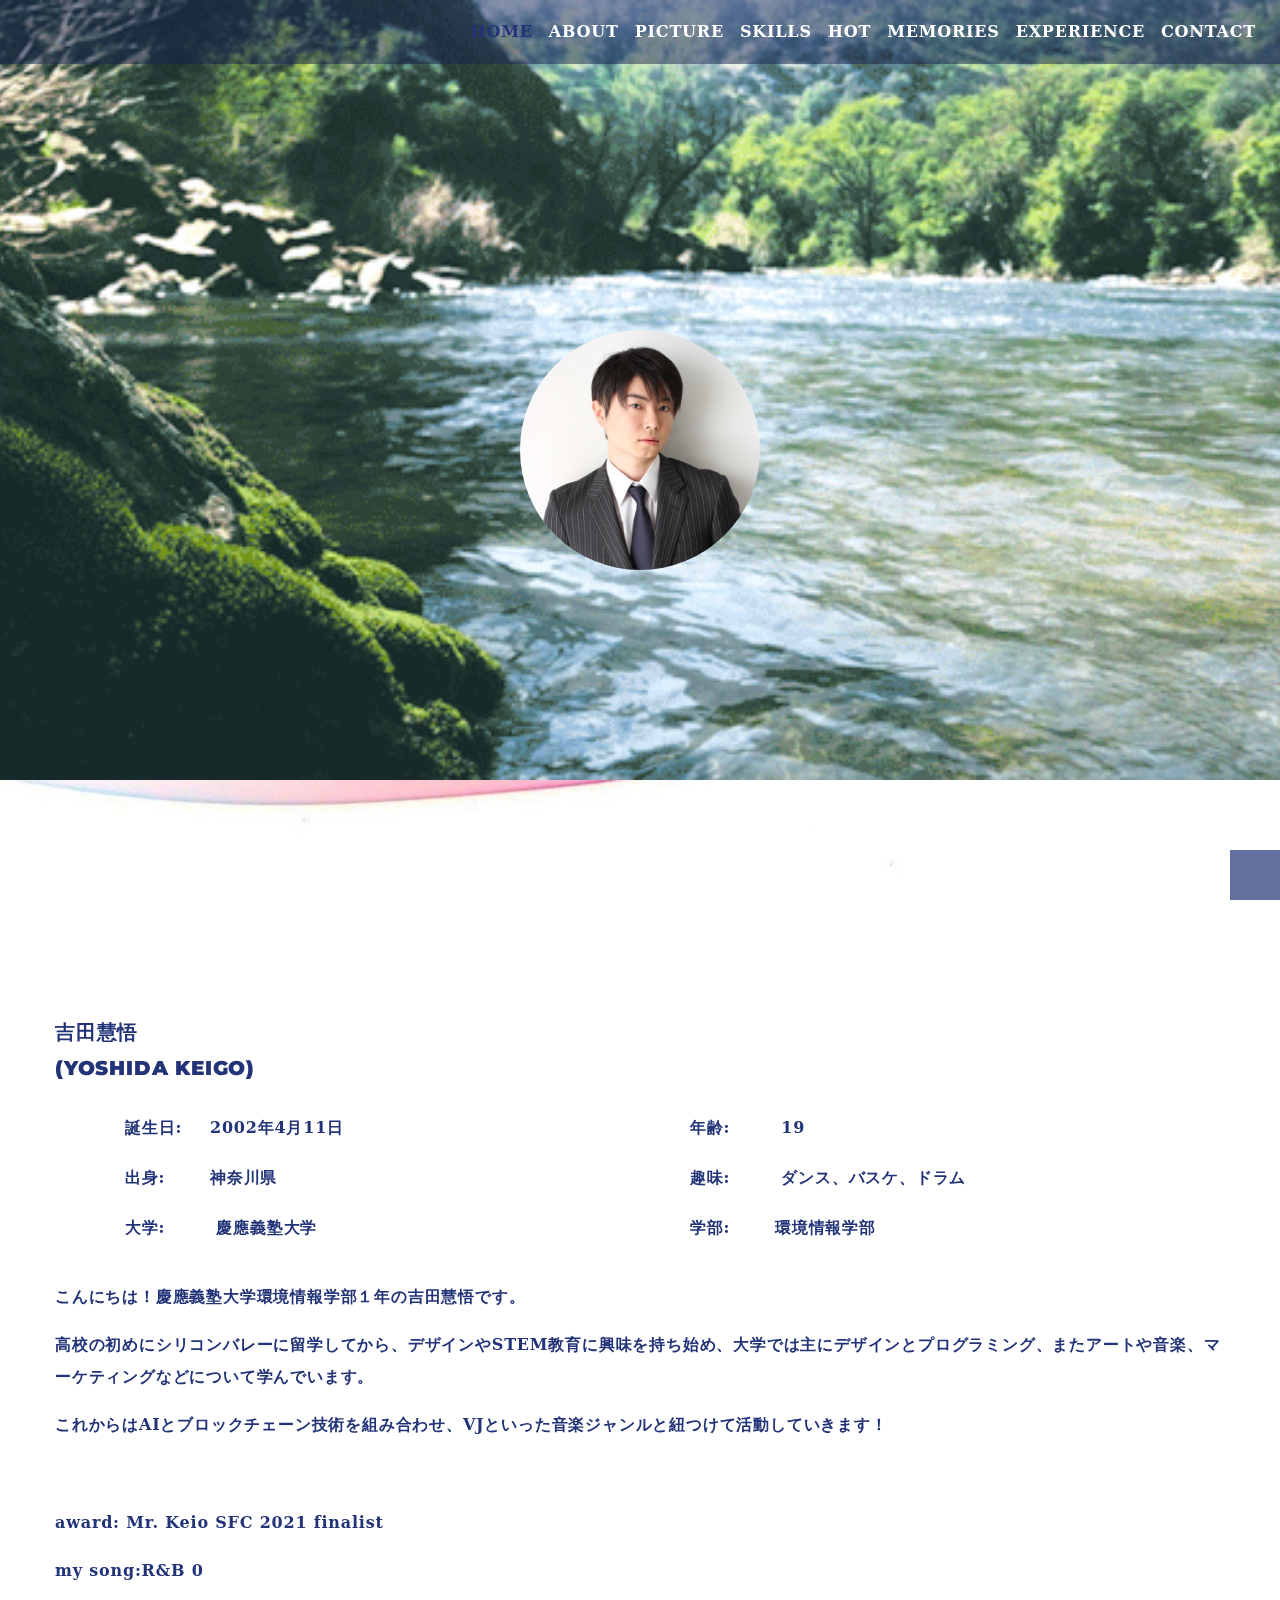
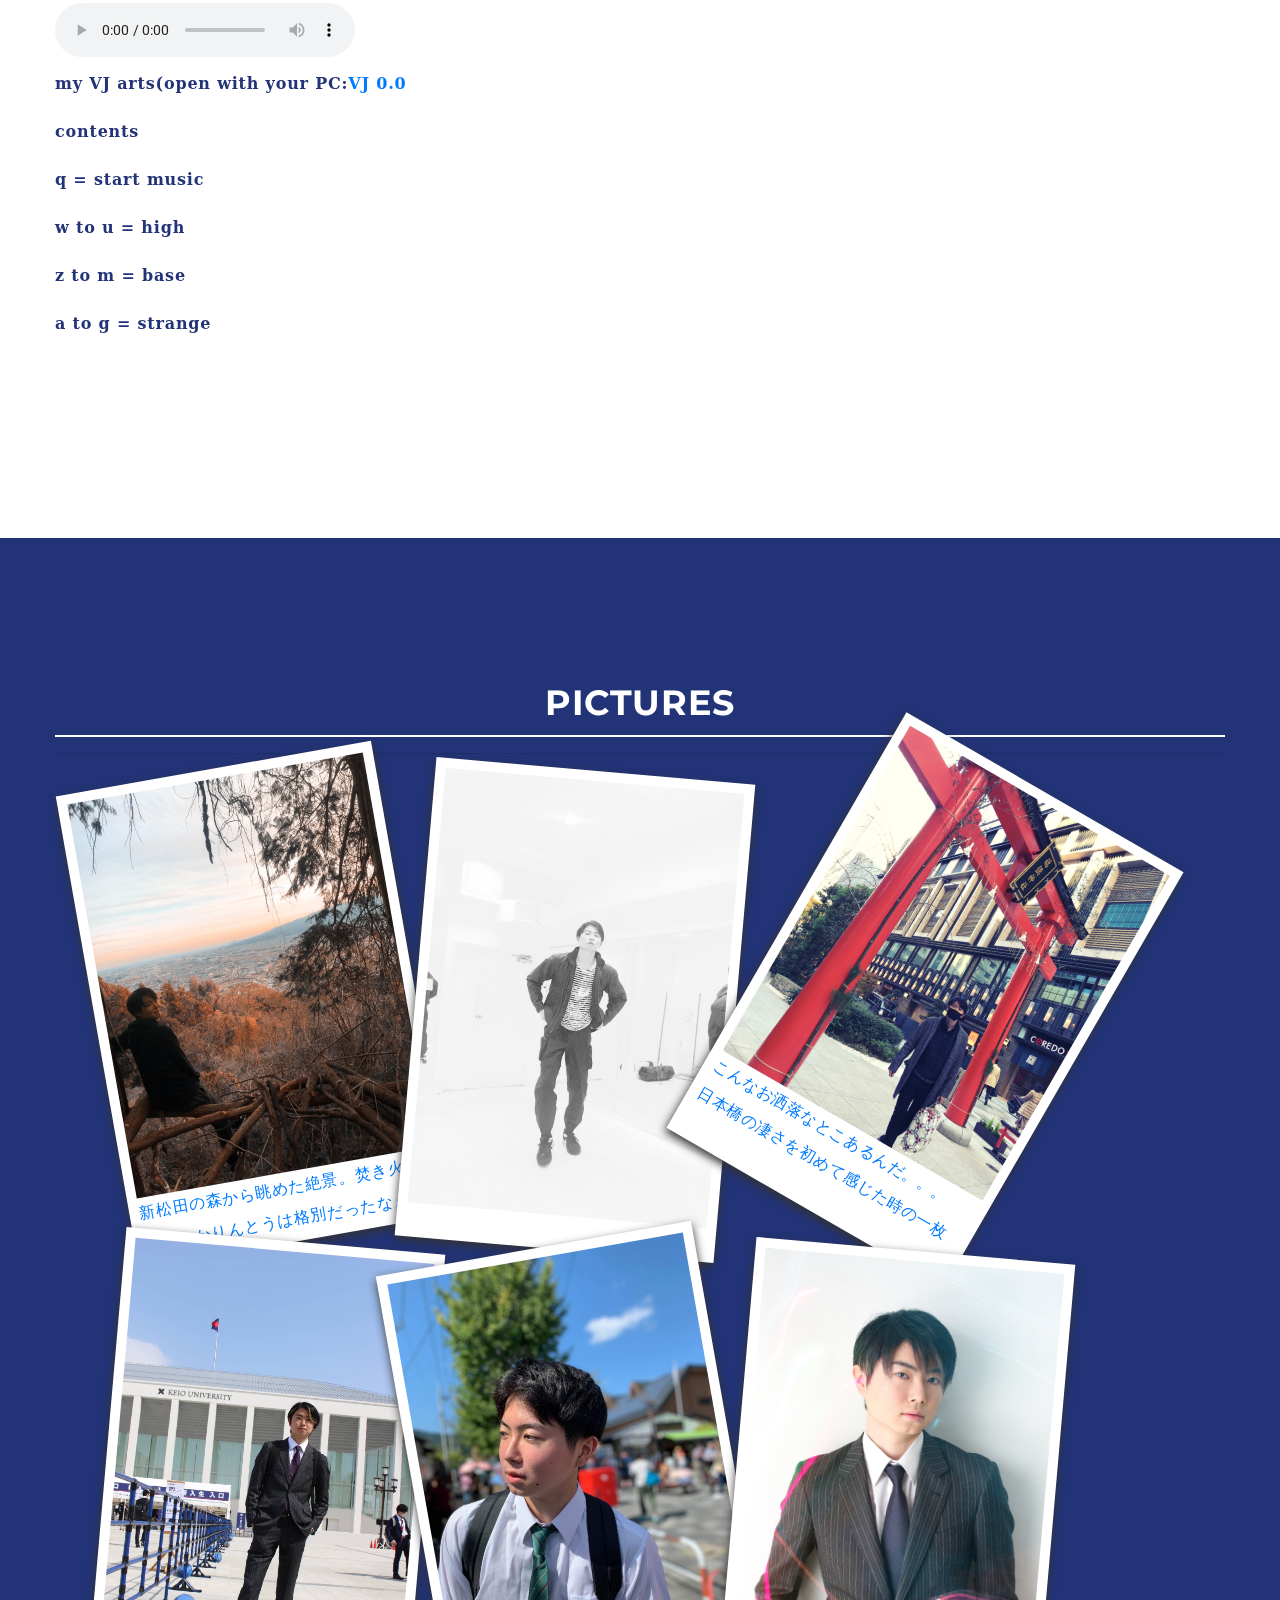
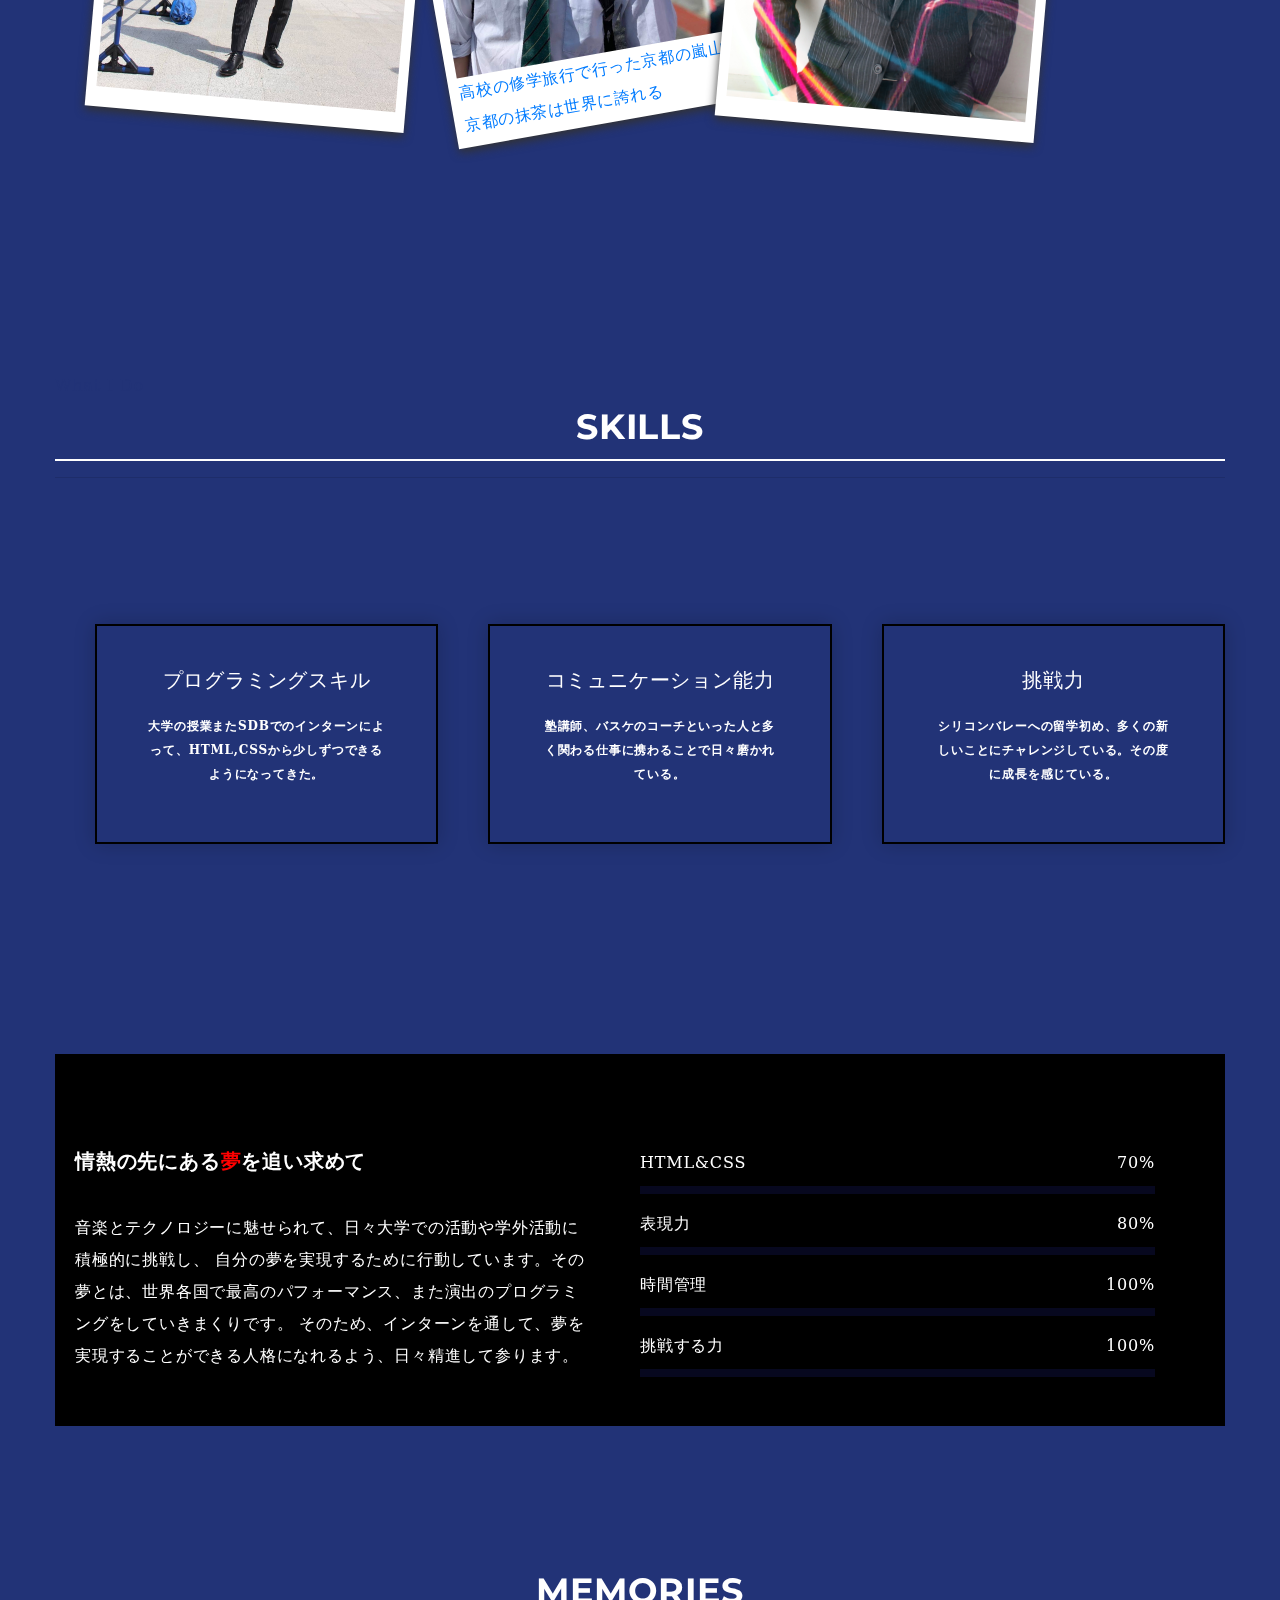
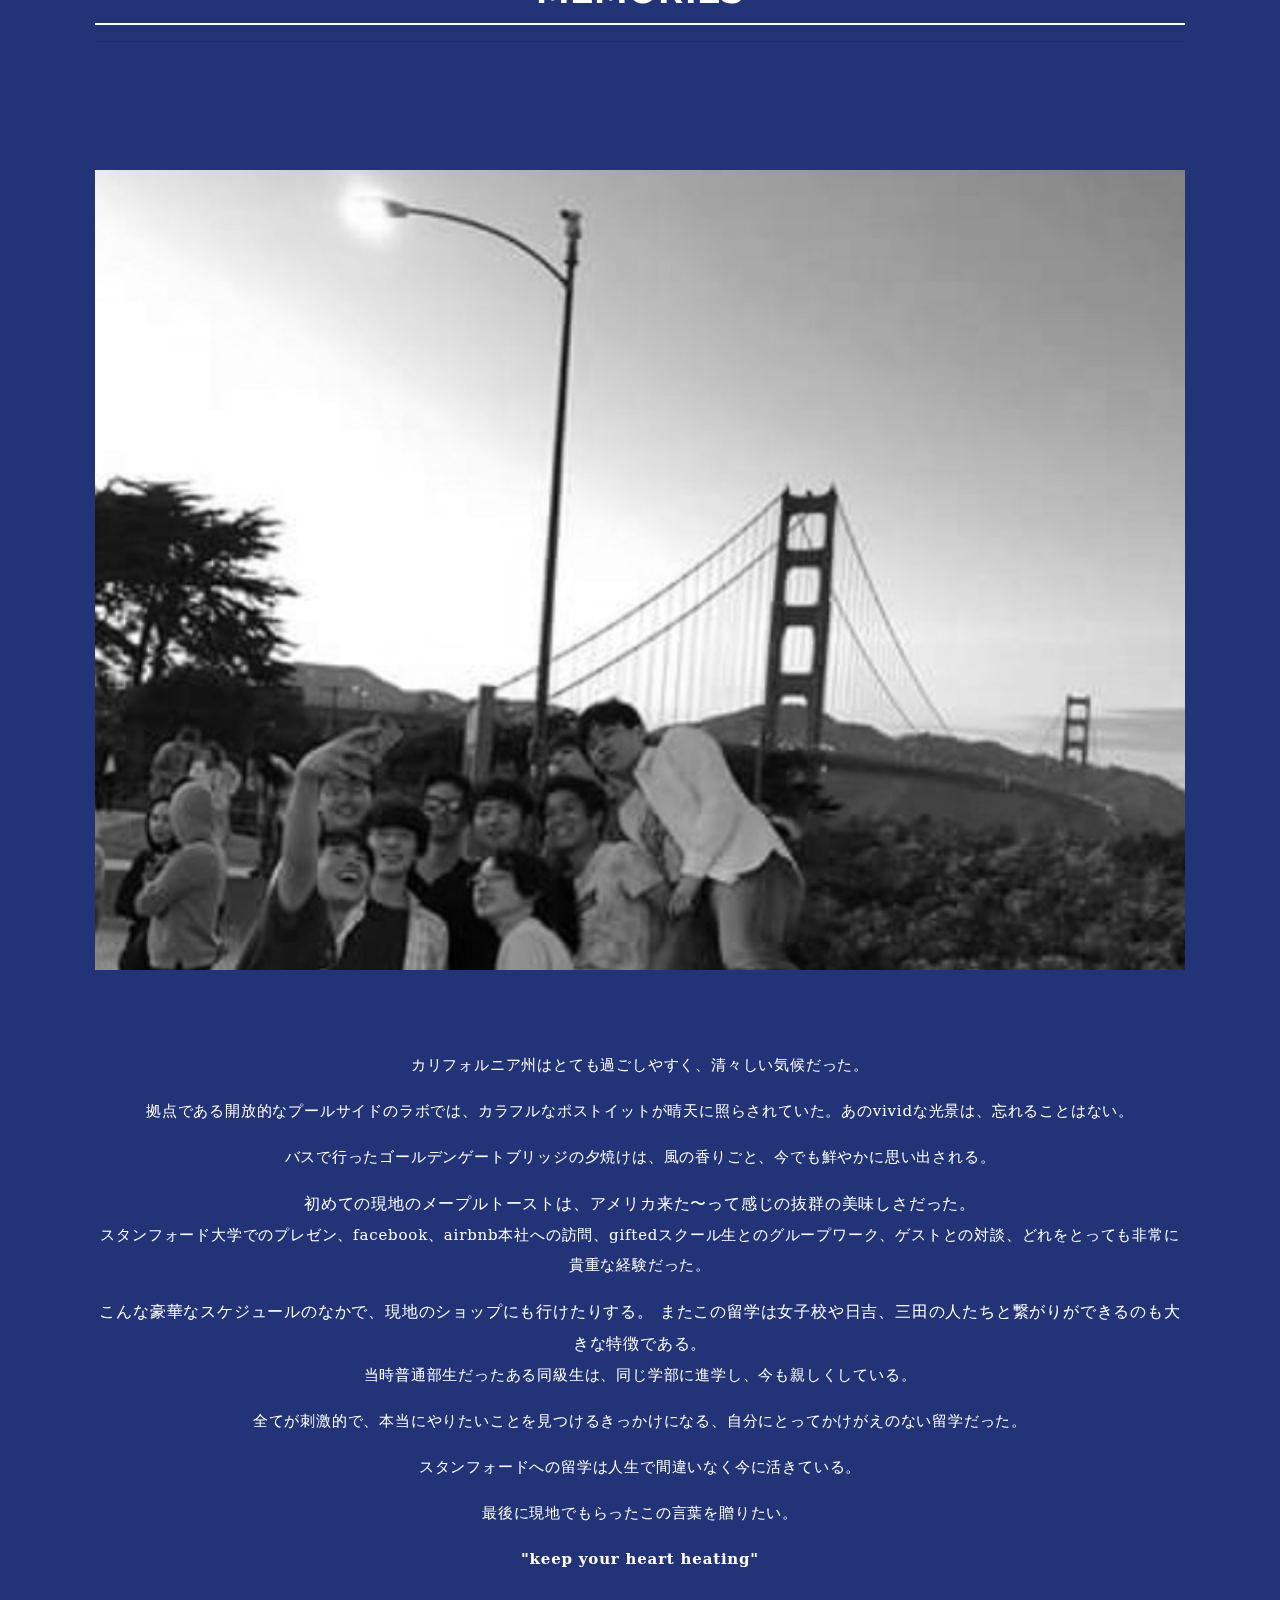
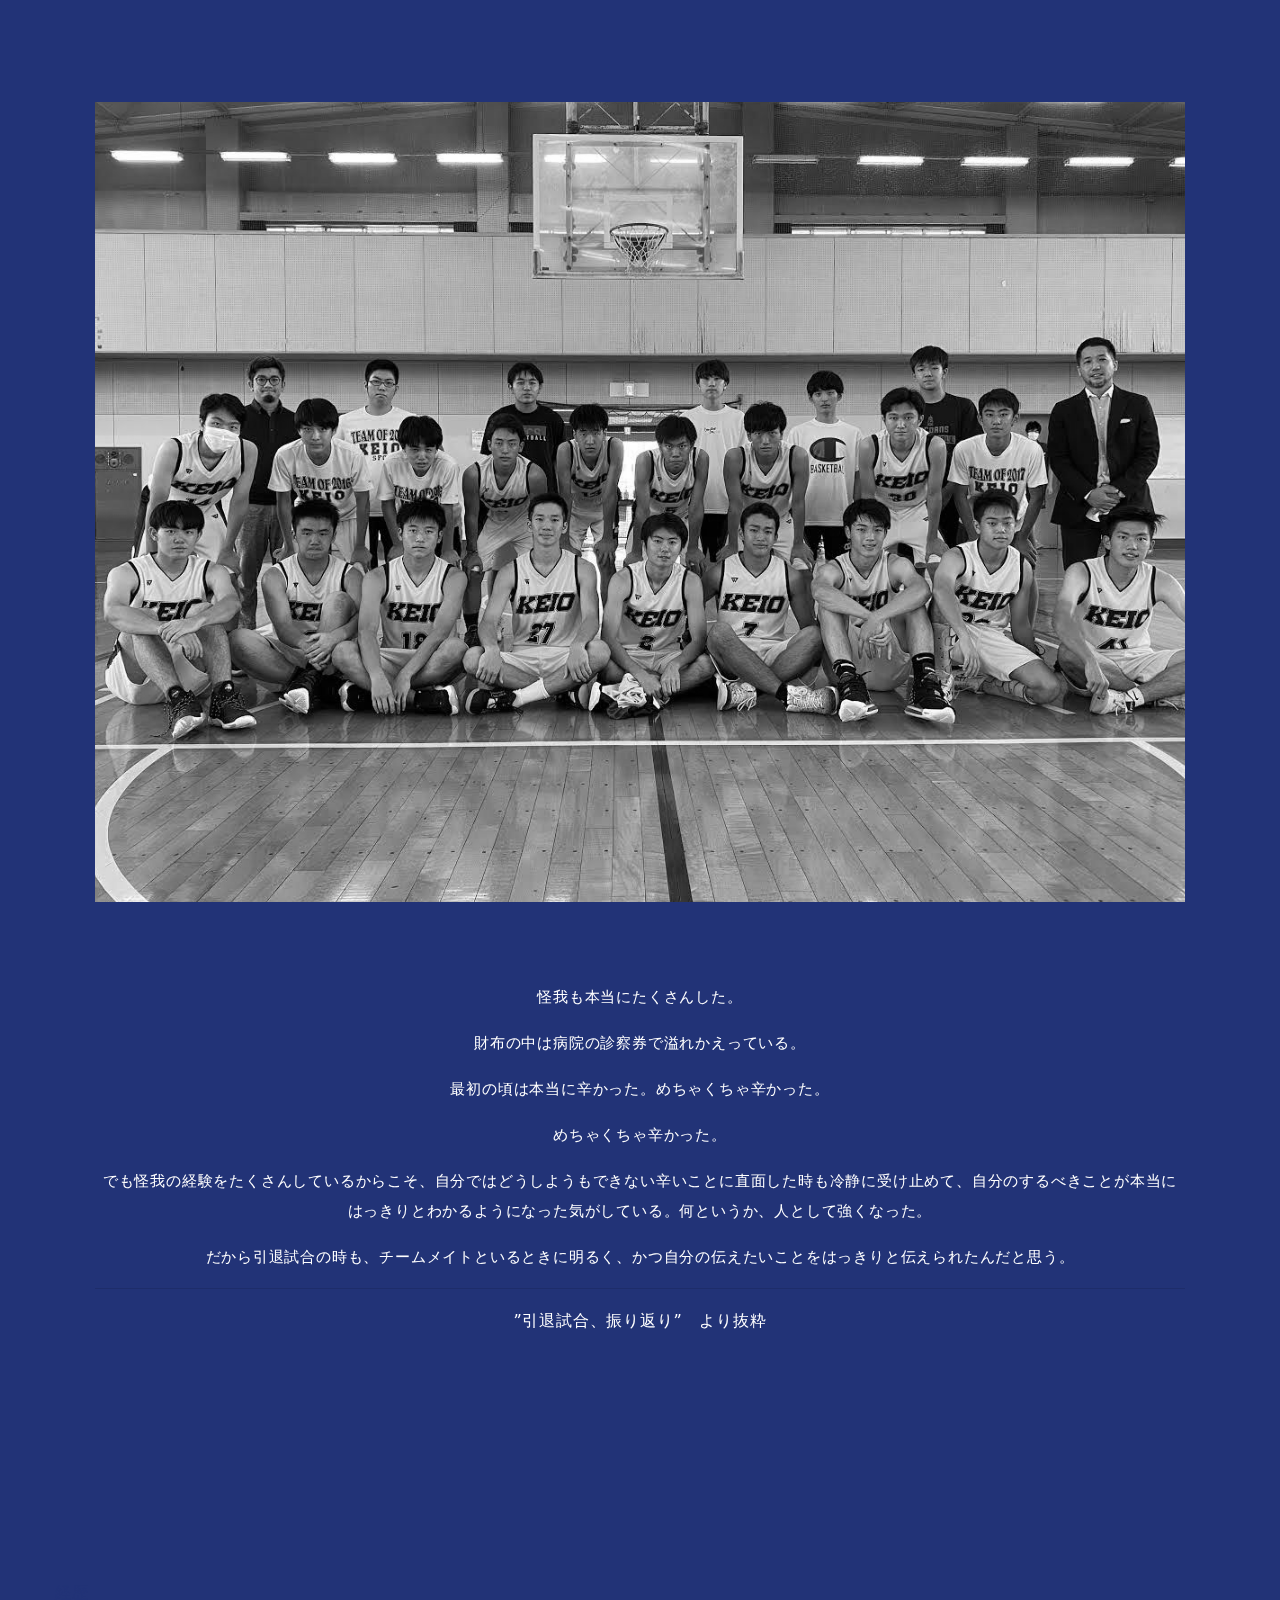
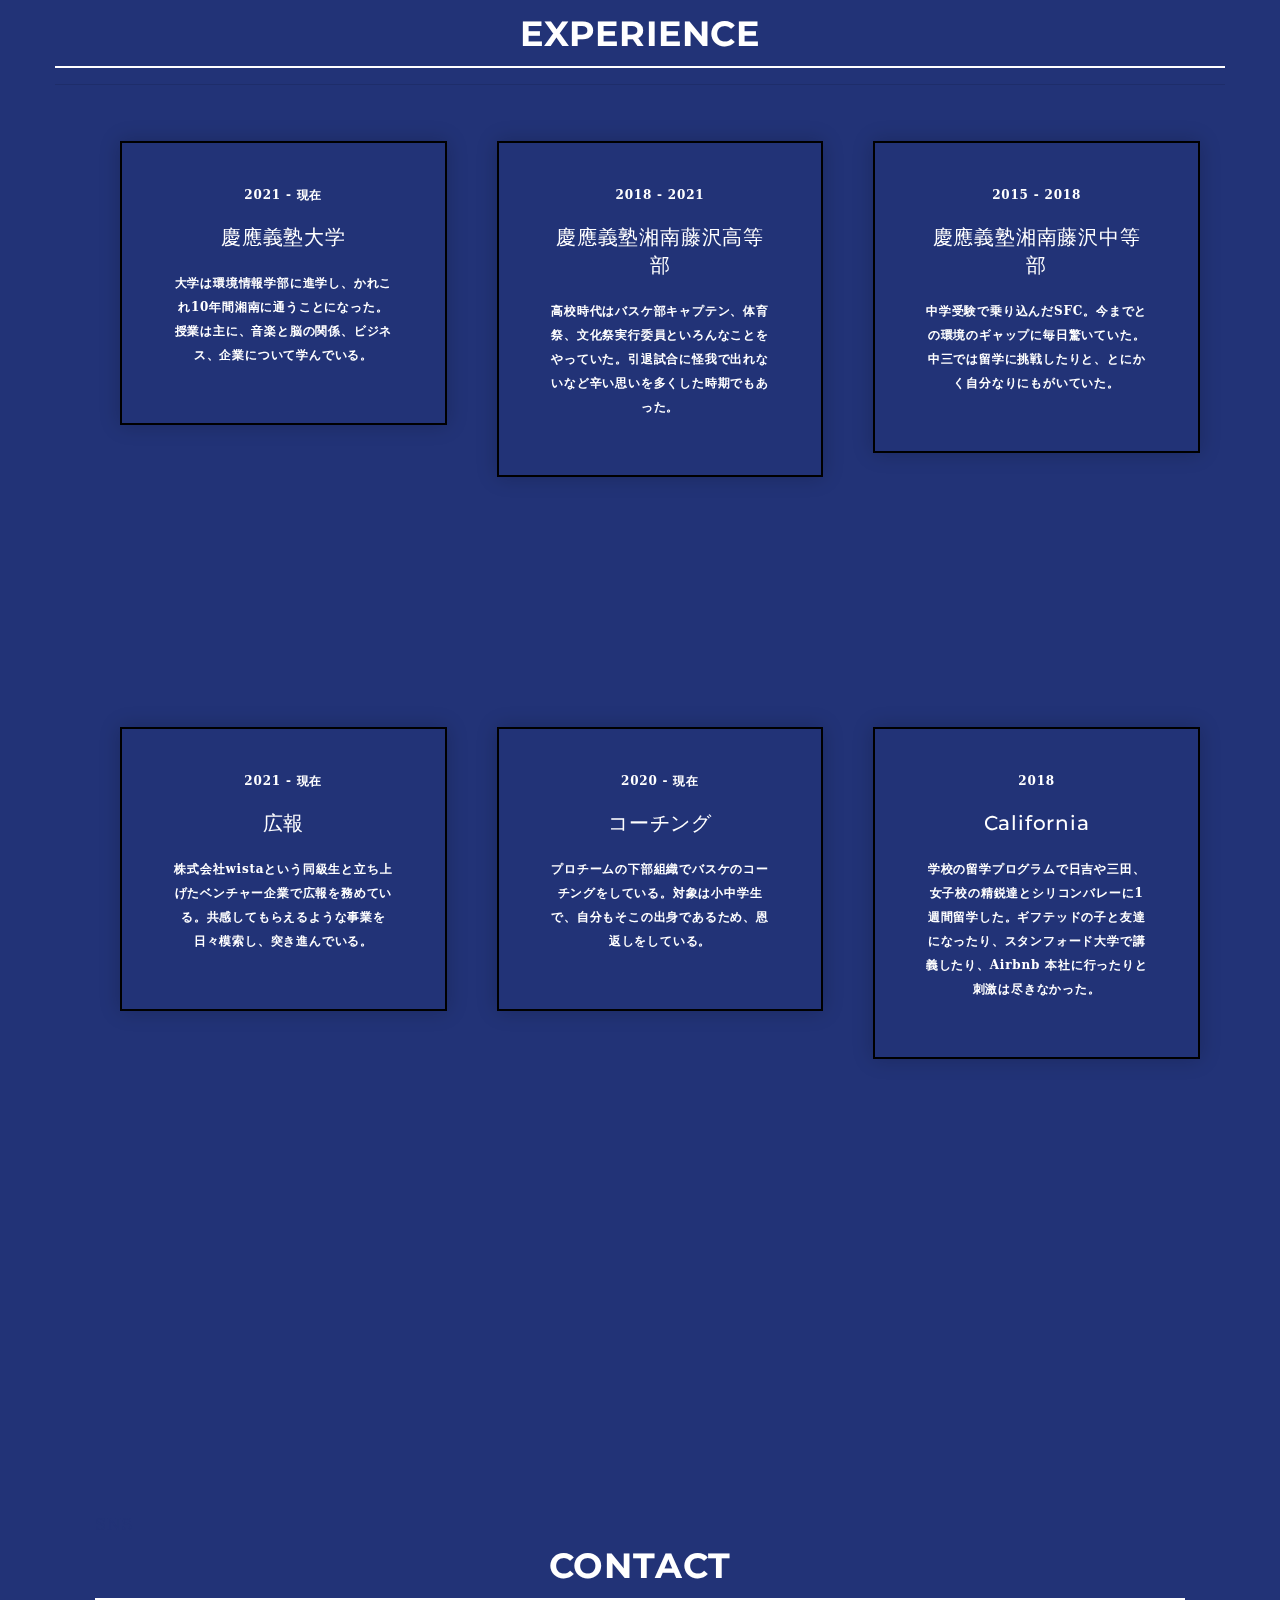
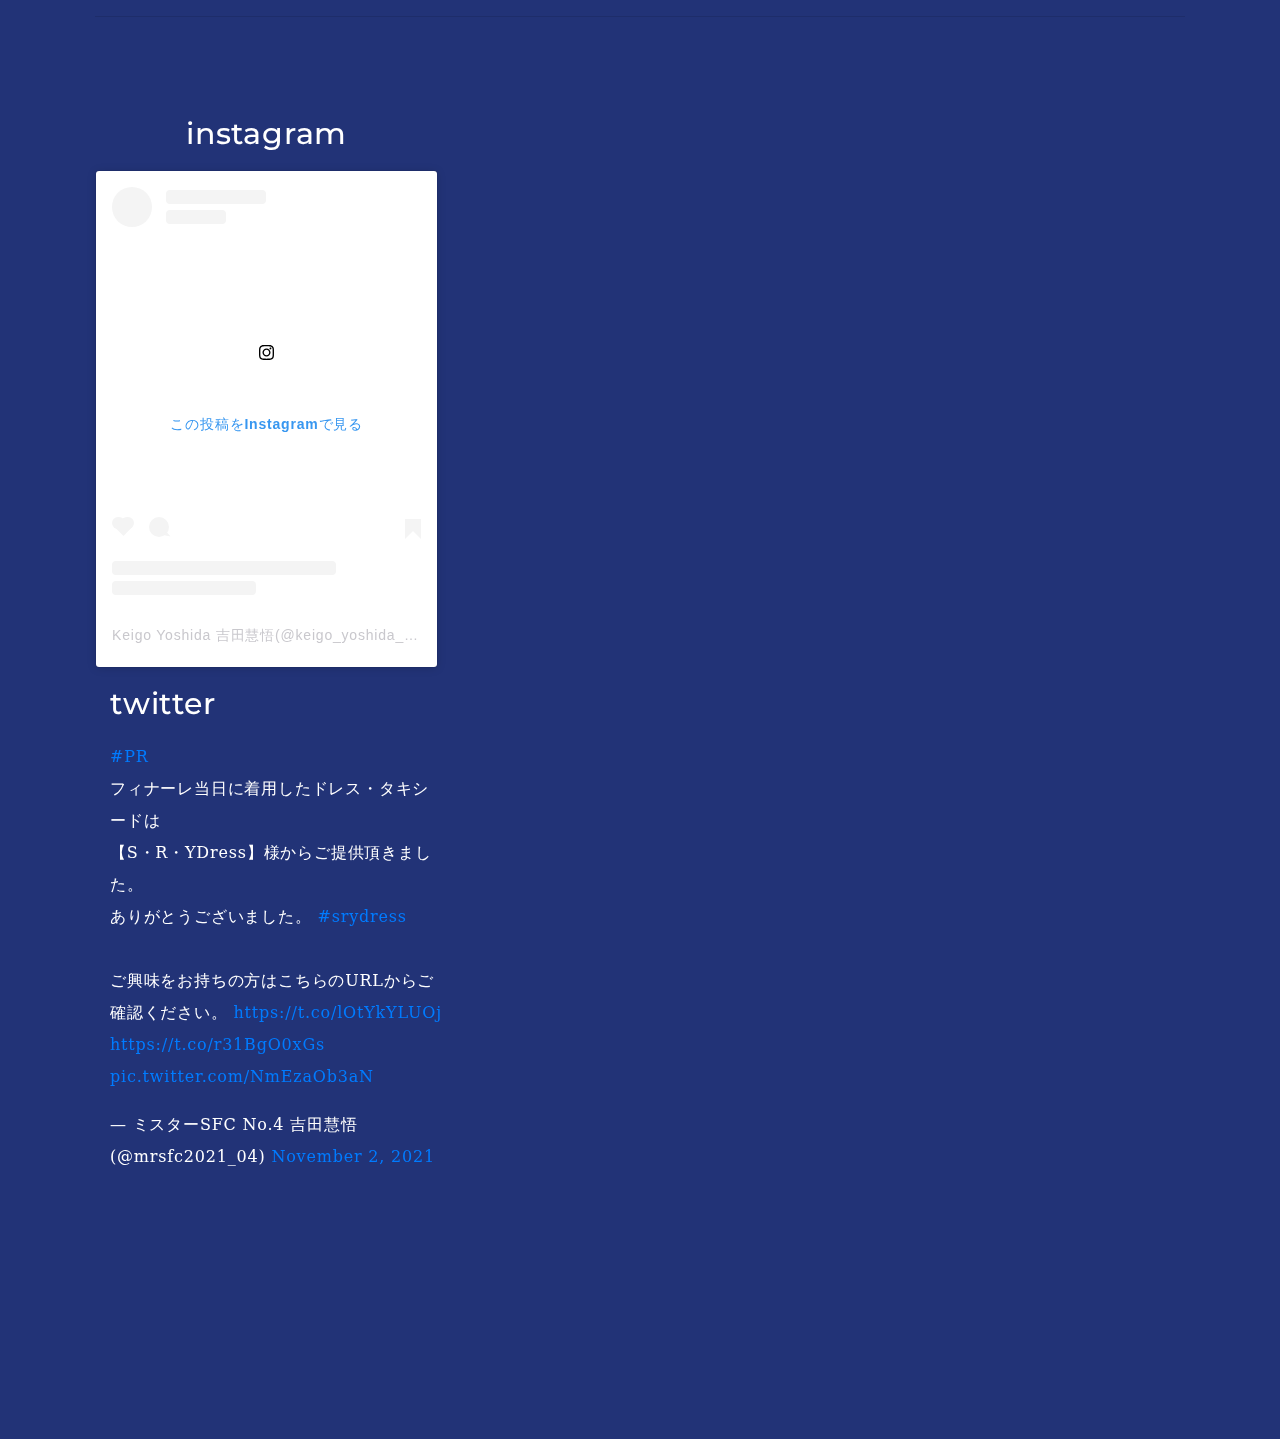
==== commit 55e9c478: "aboutのボールド" ====
--- a/index.html
+++ b/index.html
@@ -127,8 +127,9 @@
                 <p><b>award: Mr. Keio SFC 2021 finalist</b></p>
                 <p><b>my song:R&B 0</b></p>
                   <audio controls src="img/music/R&B 0.mp3">R&B 0</audio>
-                <p><b>my VJ arts:<a href="https://openprocessing.org/sketch/1438376">VJ 0.0</a></b></p>
-                <p><b>contents with VJ 0.0 on your PC:</b></p>
+                <p><b>my VJ arts(open with your PC:<a href="https://openprocessing.org/sketch/1438376">VJ 0.0</a></b></p>
+
+                <p><b>contents</b></p>
                 <p><b>q = start music</b></p>
                 <p><b>w to u = high</b></p>
                 <p><b>z to m = base</b></p>
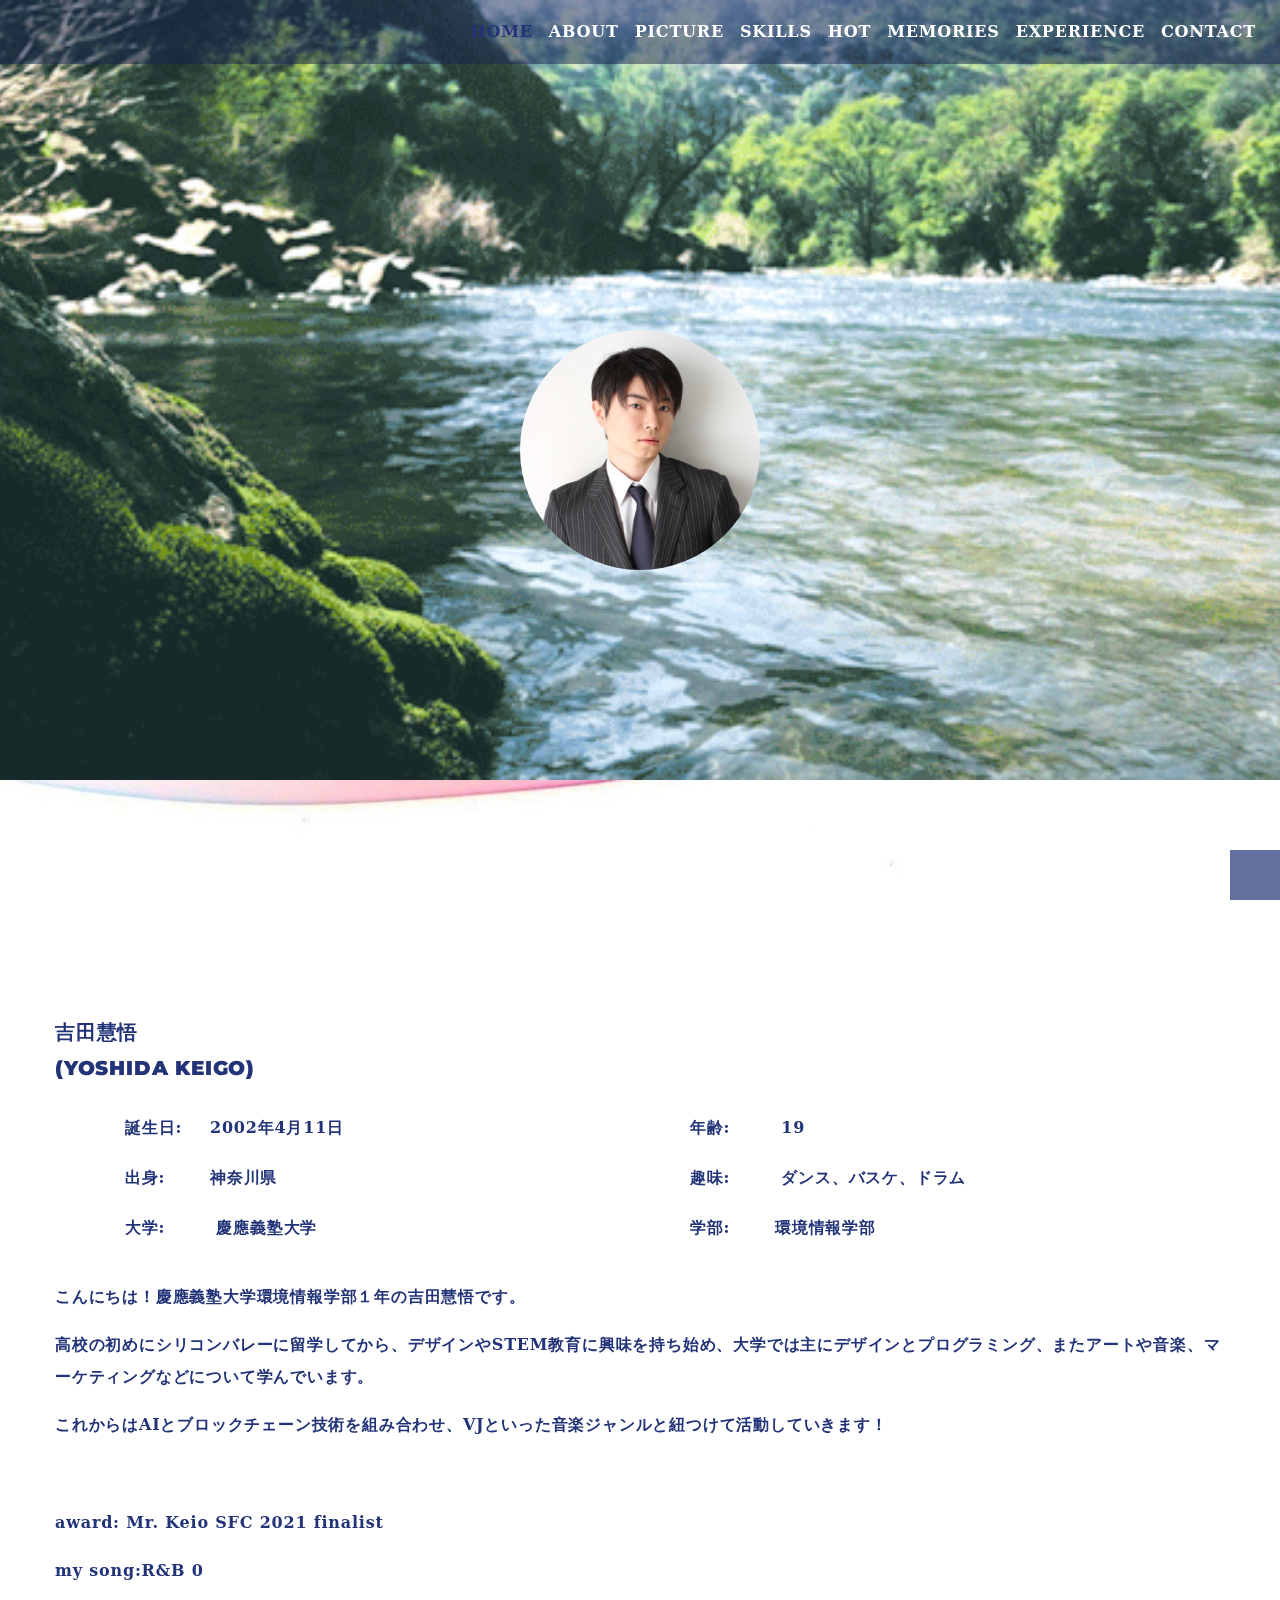
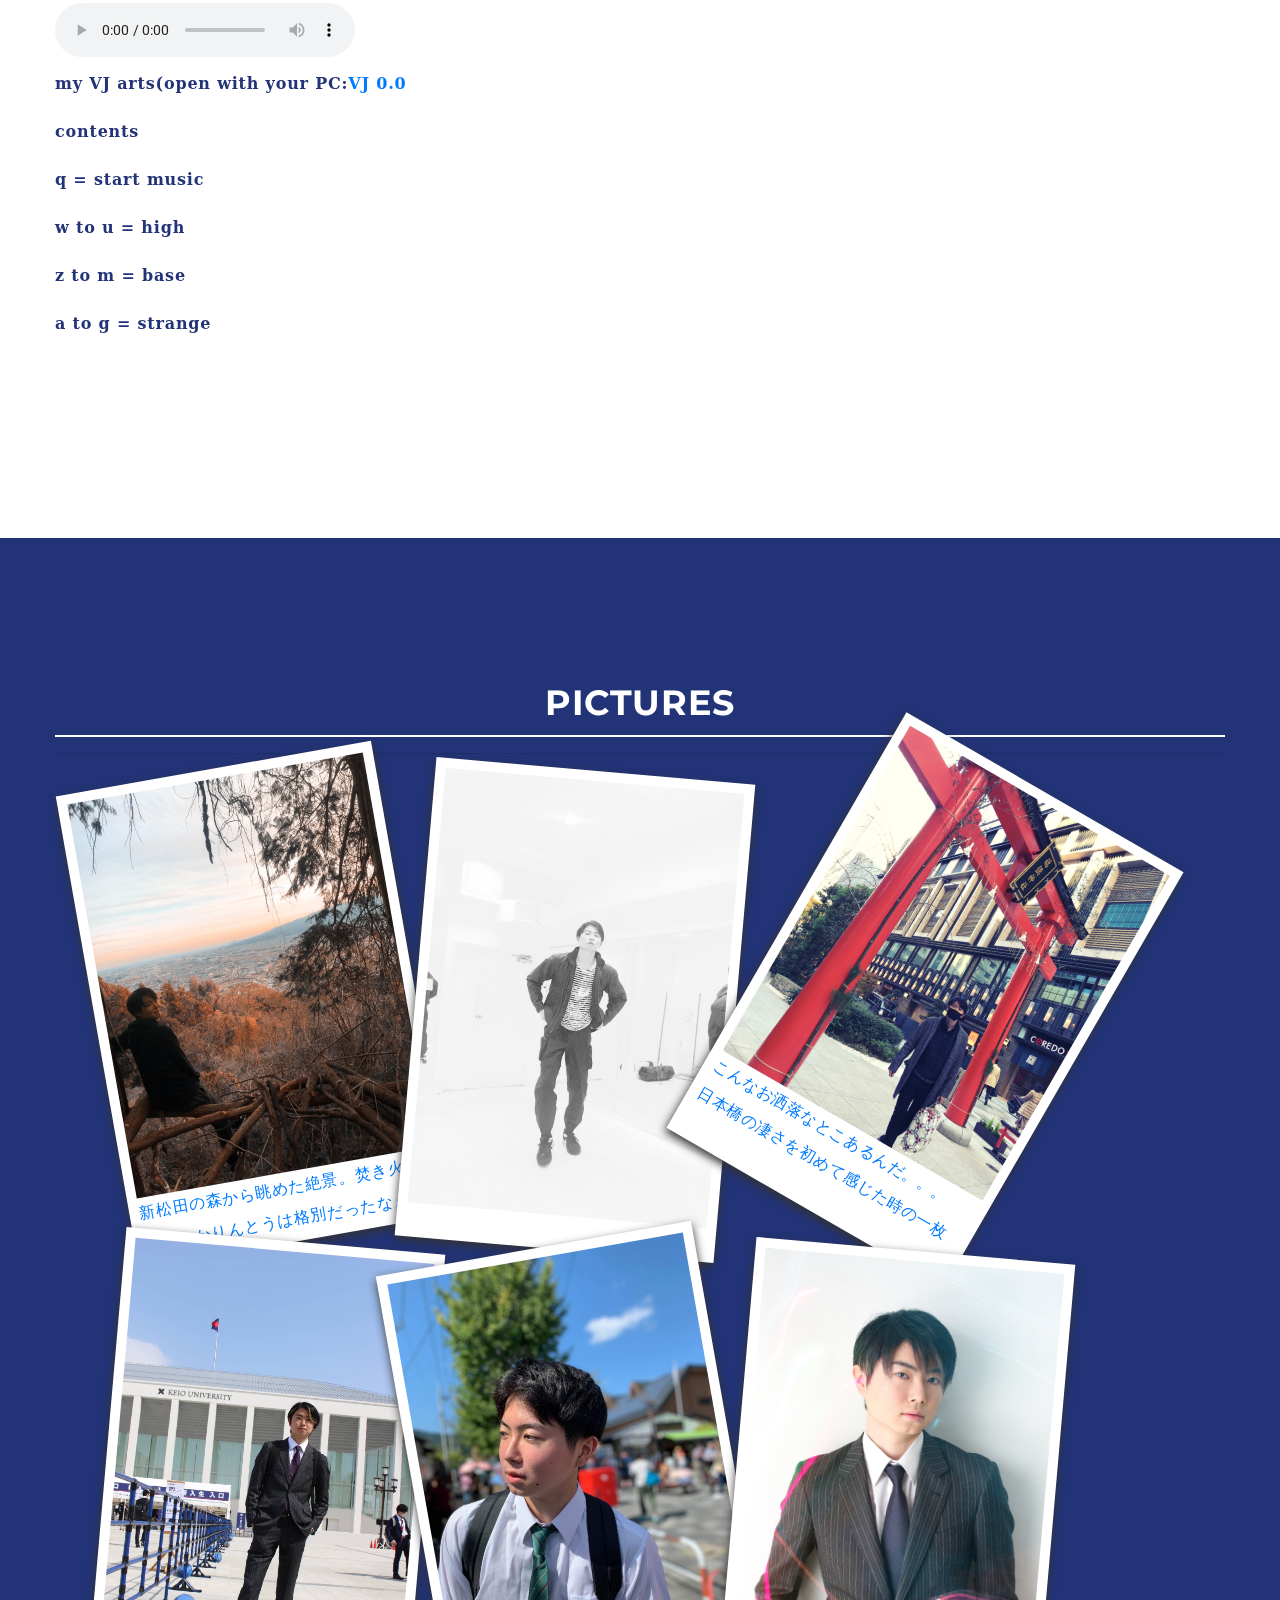
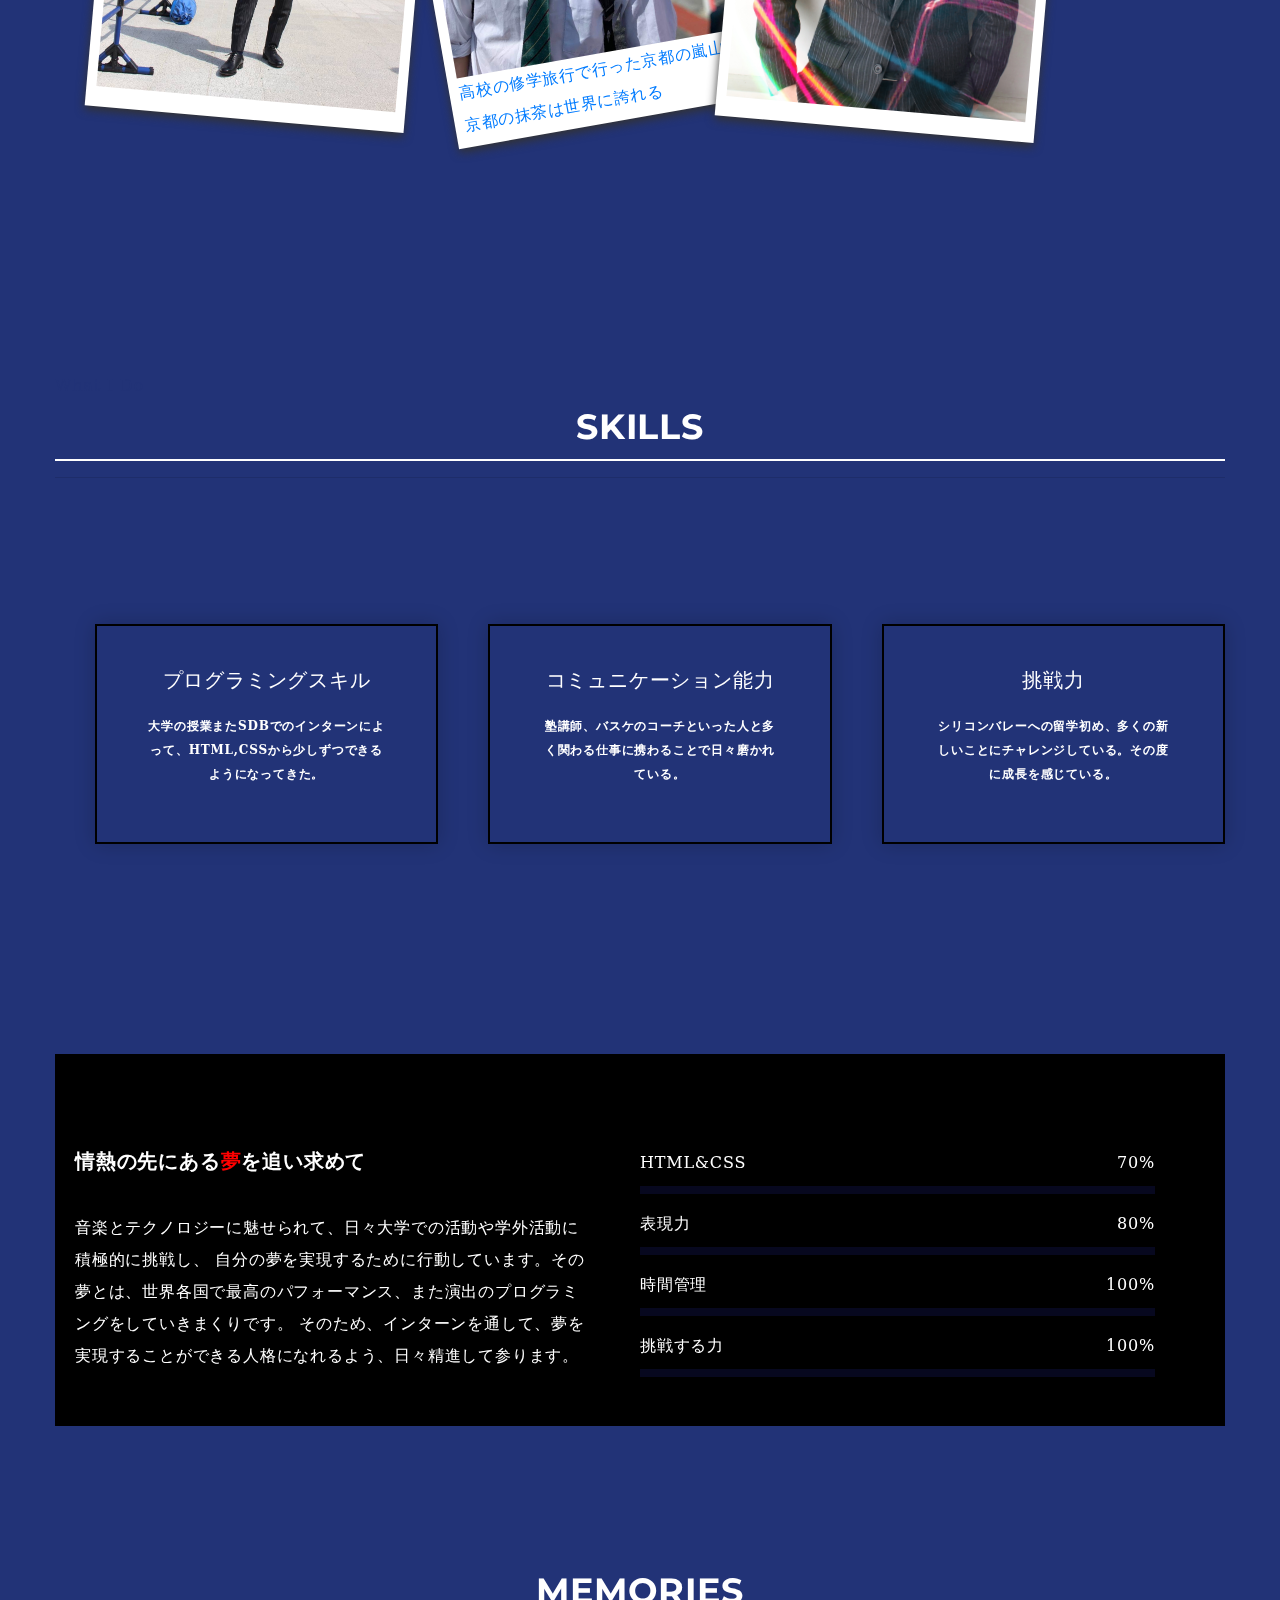
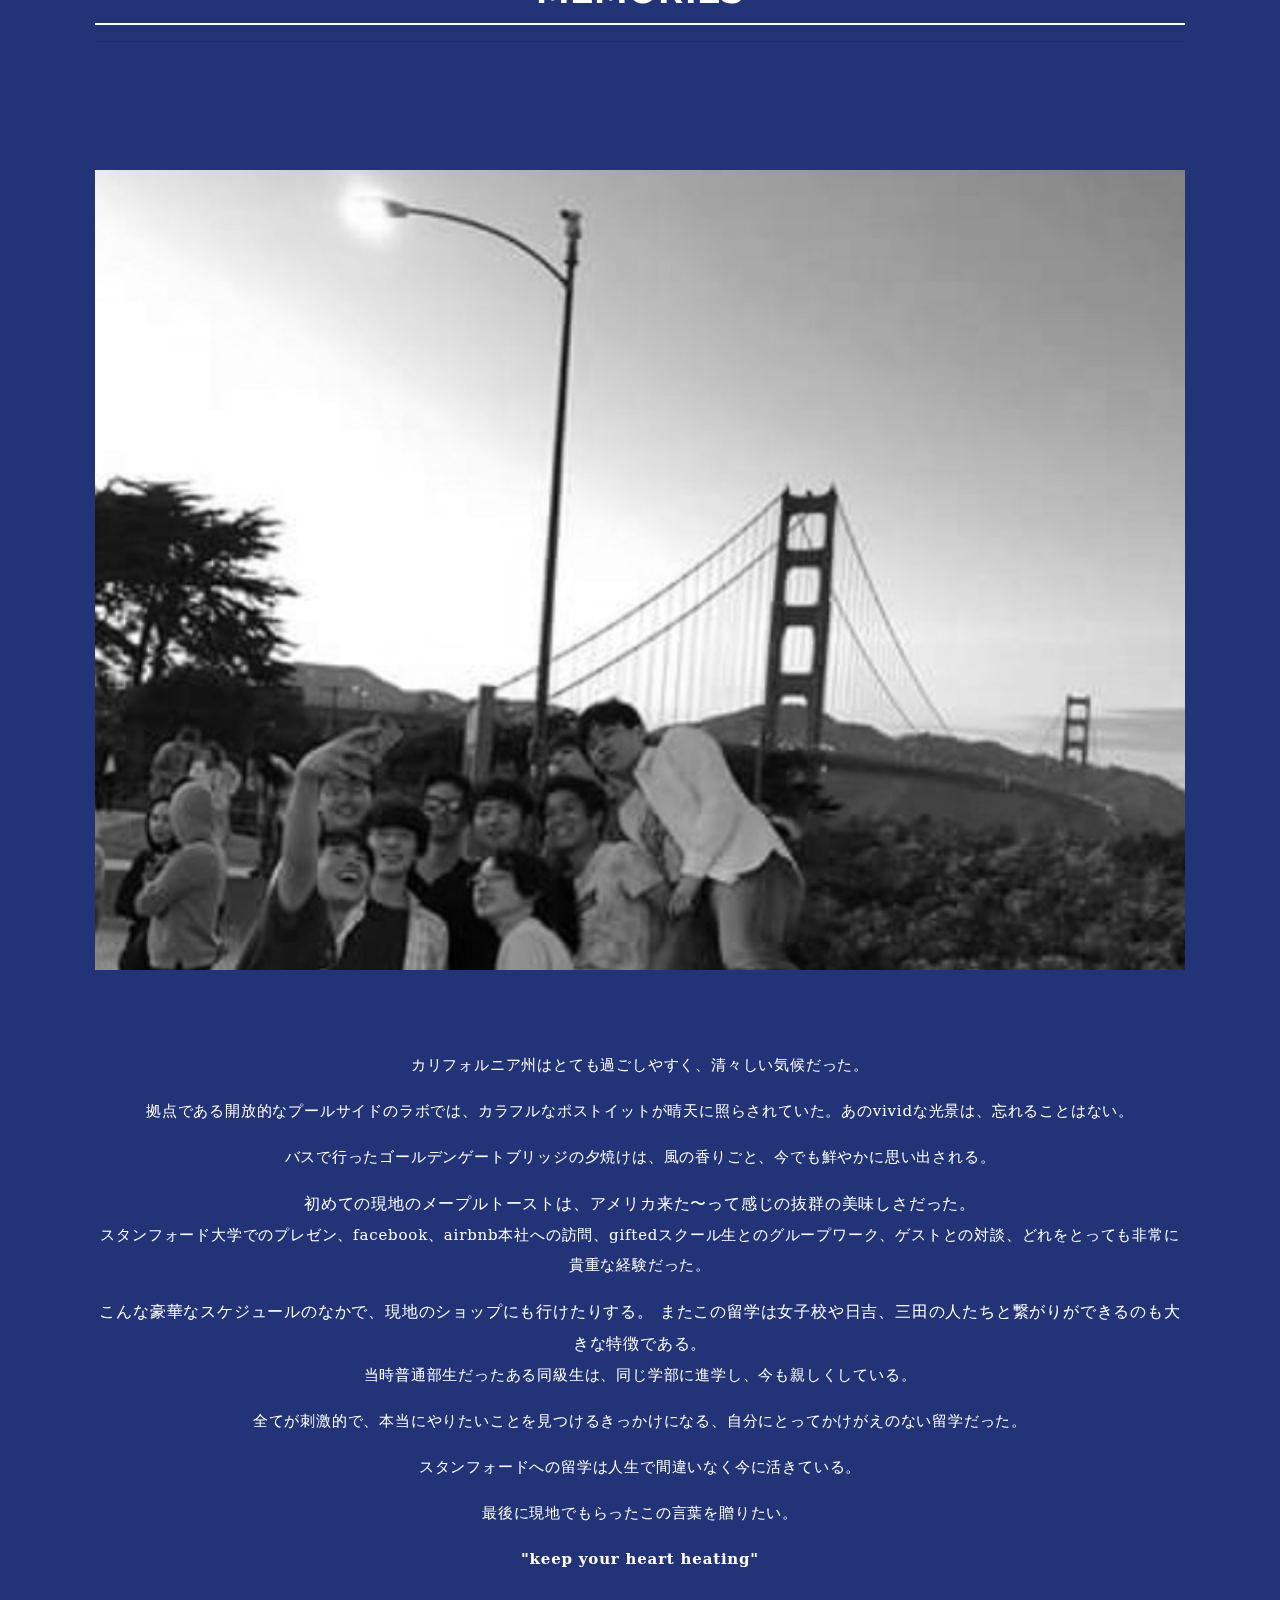
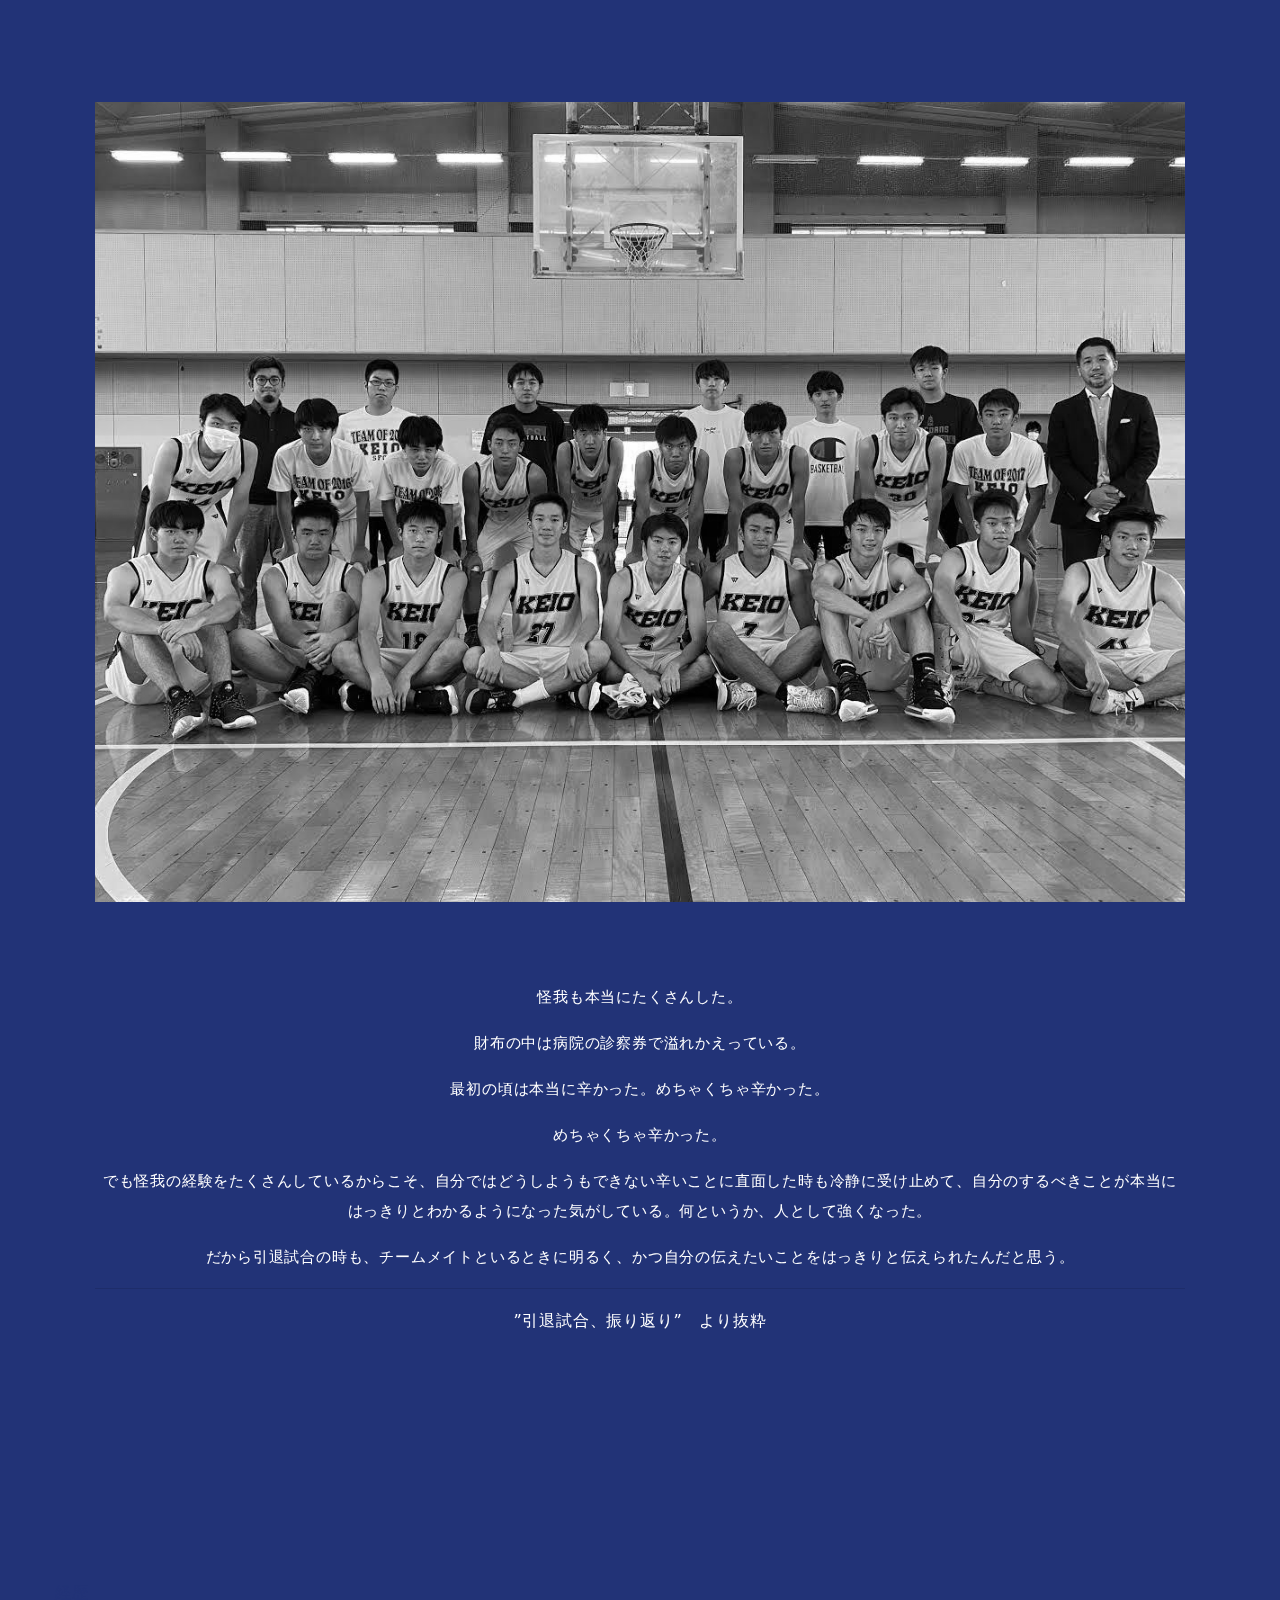
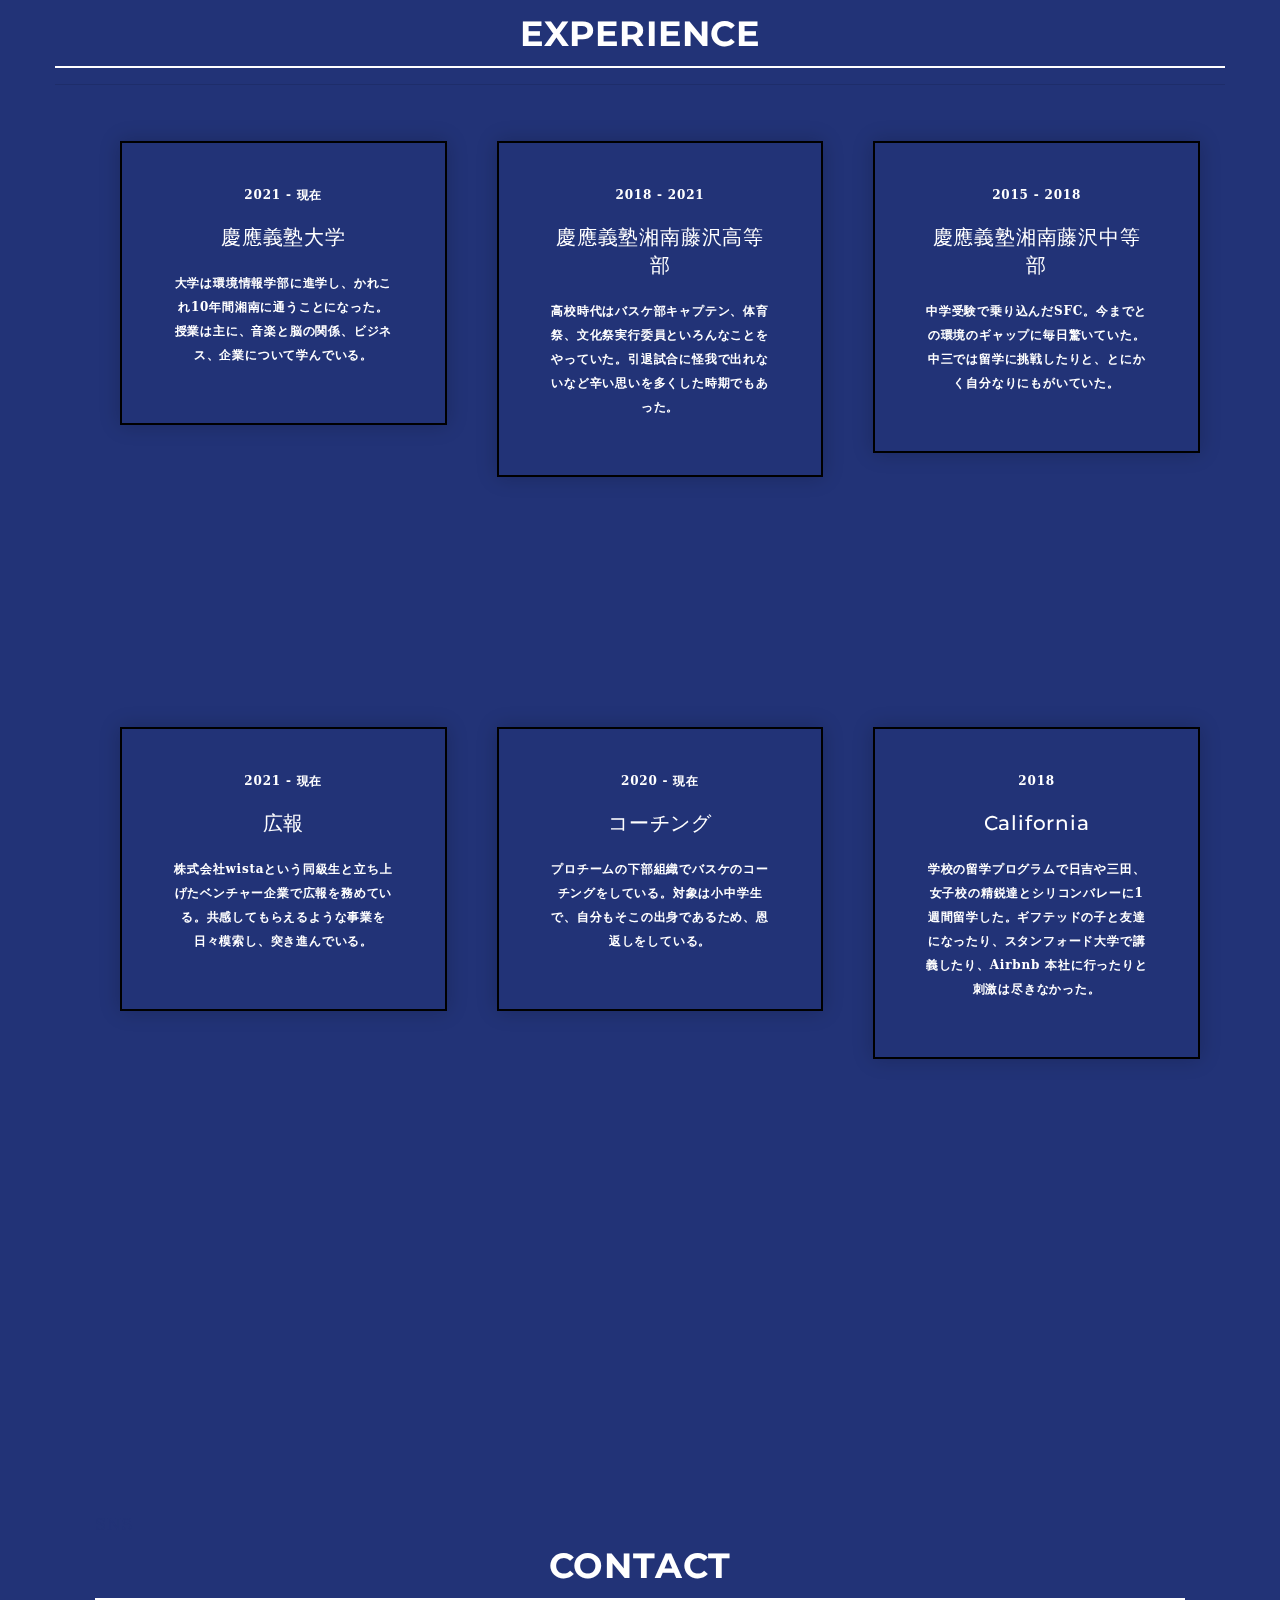
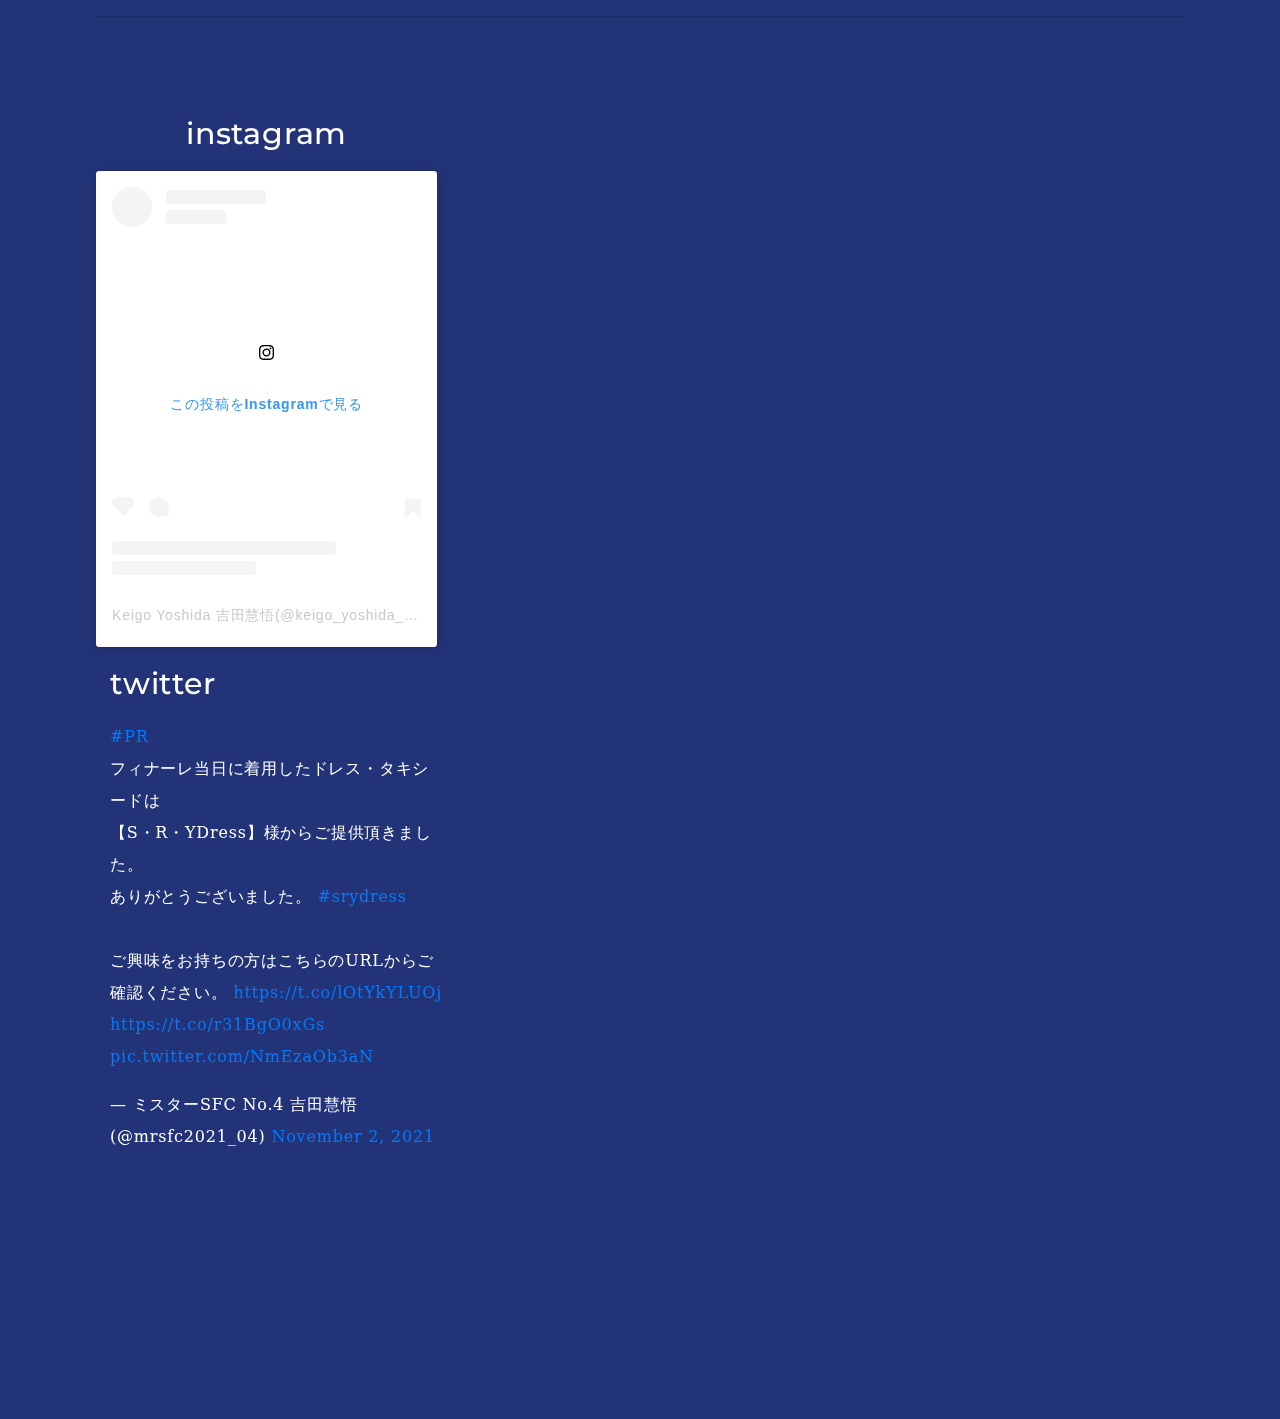
==== commit ab14fa1f: "CONTACT整理" ====
--- a/index.html
+++ b/index.html
@@ -456,7 +456,7 @@
                 <div style=" background-color: #F4F4F4; border-radius: 4px; flex-grow: 0; height: 14px; width: 60px;"></div>
               </div></div>
             <div style="padding: 19% 0;"></div>
-            <div style="display:block; height:50px; margin:0 auto 12px; width:50px;">
+            <div style="display:block; height:30px; margin:0 auto 12px; width:30px;">
               <svg width="50px" height="50px" viewBox="0 0 60 60" version="1.1" xmlns="https://www.w3.org/2000/svg" xmlns:xlink="https://www.w3.org/1999/xlink">
                 <g stroke="none" stroke-width="1" fill="none" fill-rule="evenodd">
                   <g transform="translate(-511.000000, -20.000000)" fill="#000000">
@@ -482,7 +482,15 @@
             </p>&mdash; ミスターSFC No.4 吉田慧悟 (@mrsfc2021_04) <a href="https://twitter.com/mrsfc2021_04/status/1455489723040813058?ref_src=twsrc%5Etfw">November 2, 2021</a></blockquote> <script async src="https://platform.twitter.com/widgets.js" charset="utf-8"></script></p>
         </div>
       </div>
-    </div>
+      </div>
+    </div>
+         </div>
+        </div>
+        </div>
+      </div>
+    </div>
+
+  </div>
   </div>
 
   <!--end of contact section-->
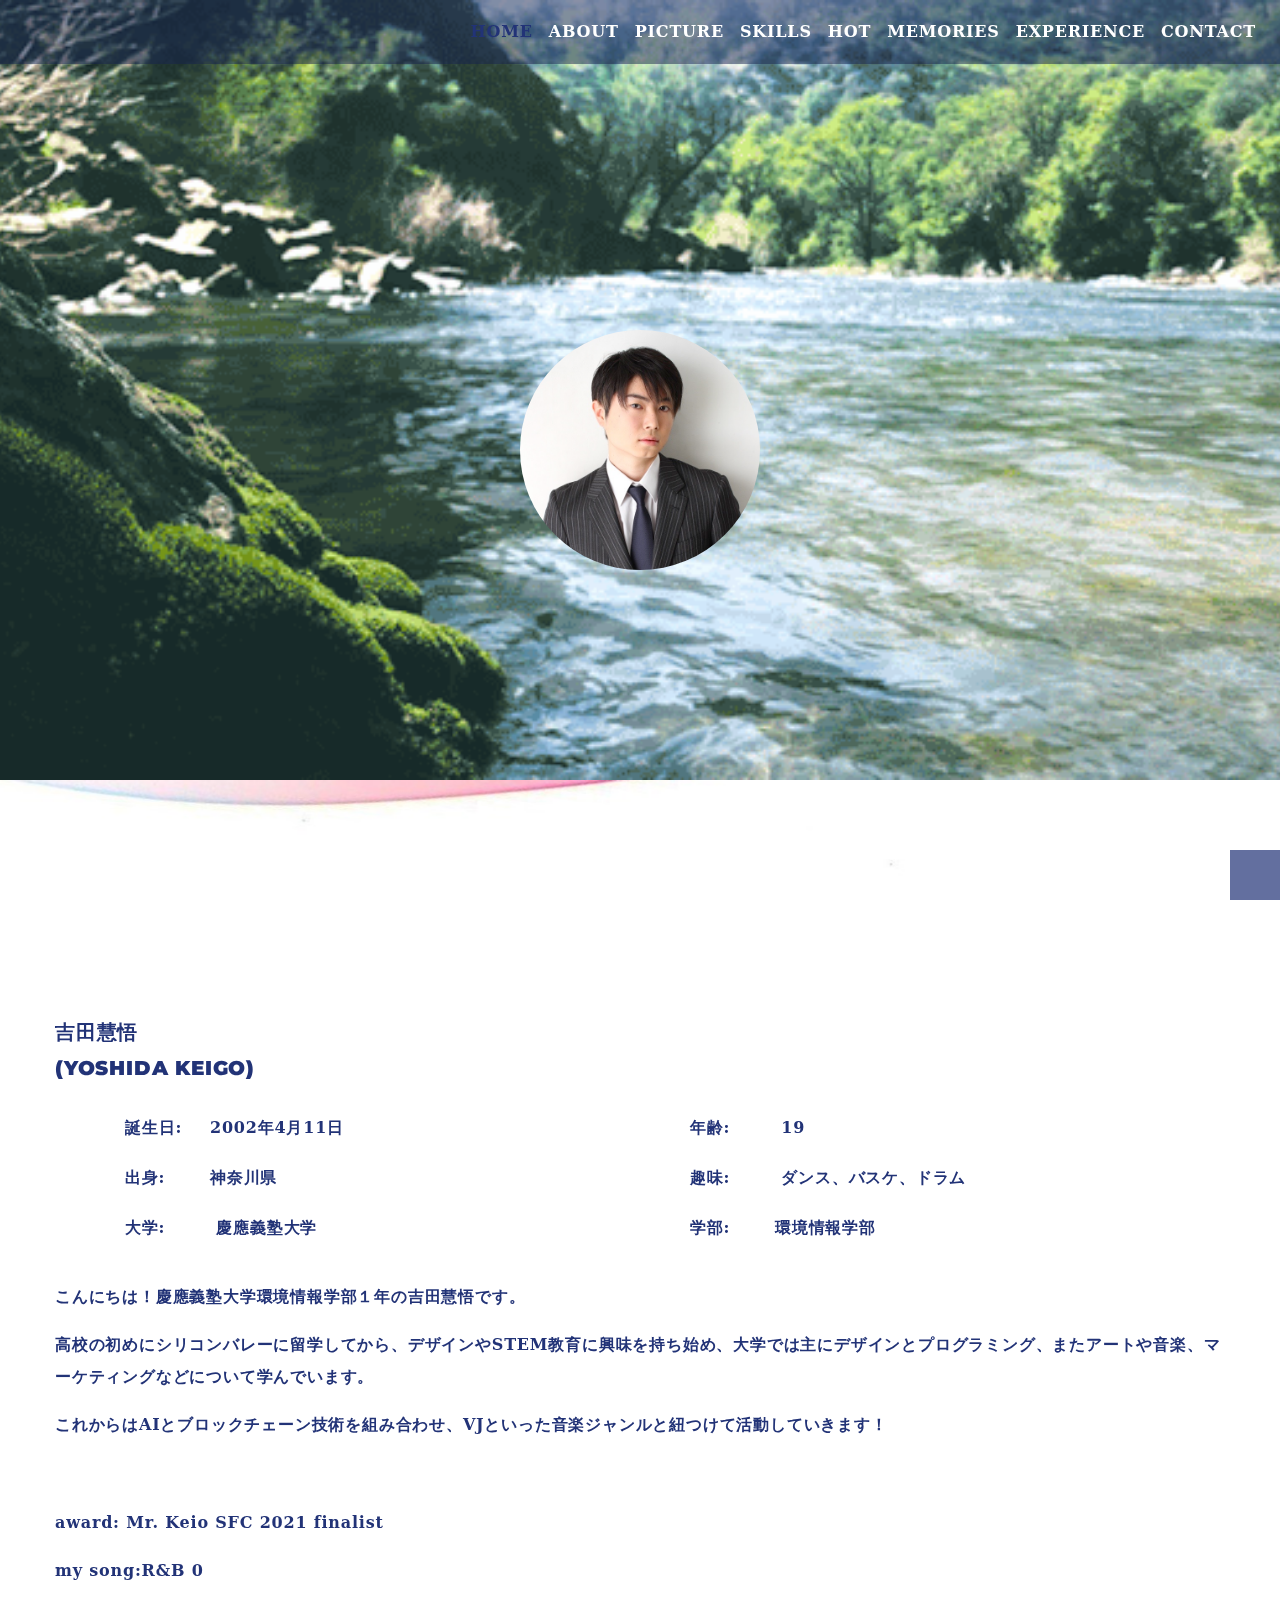
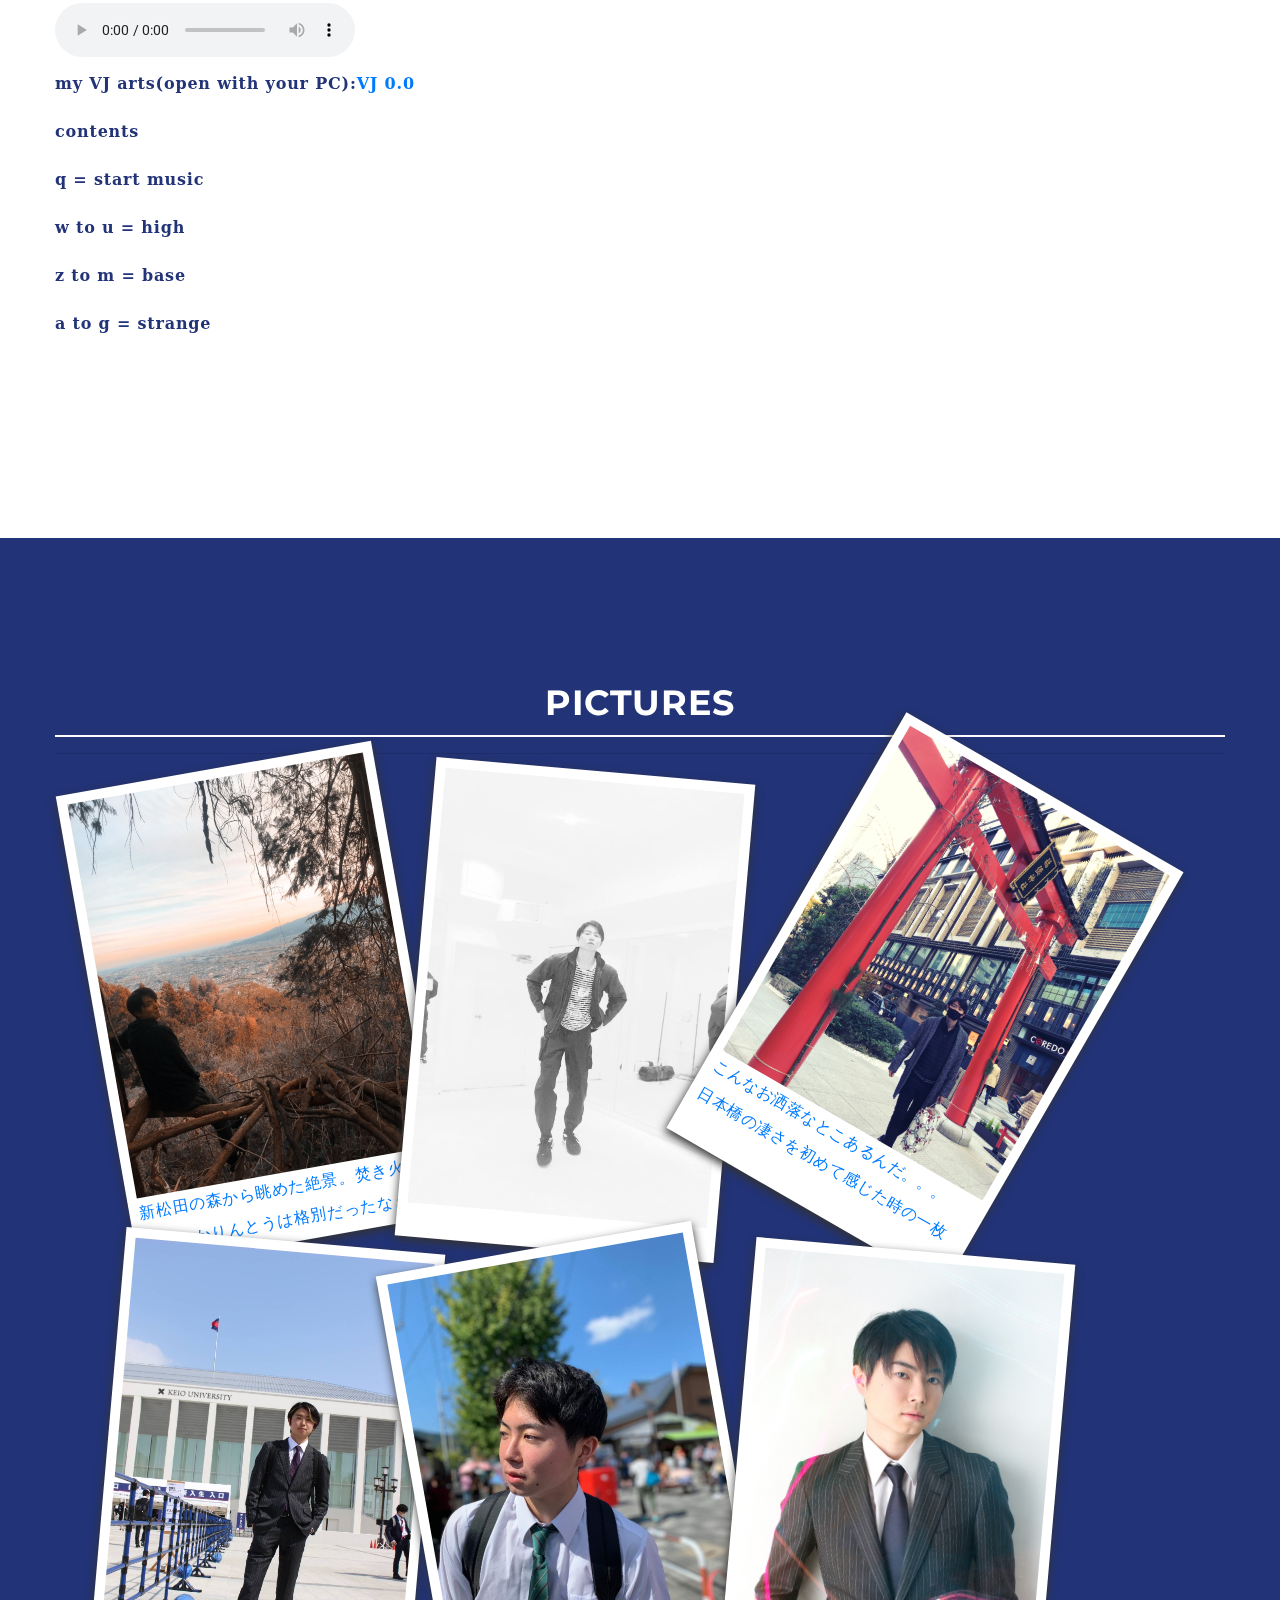
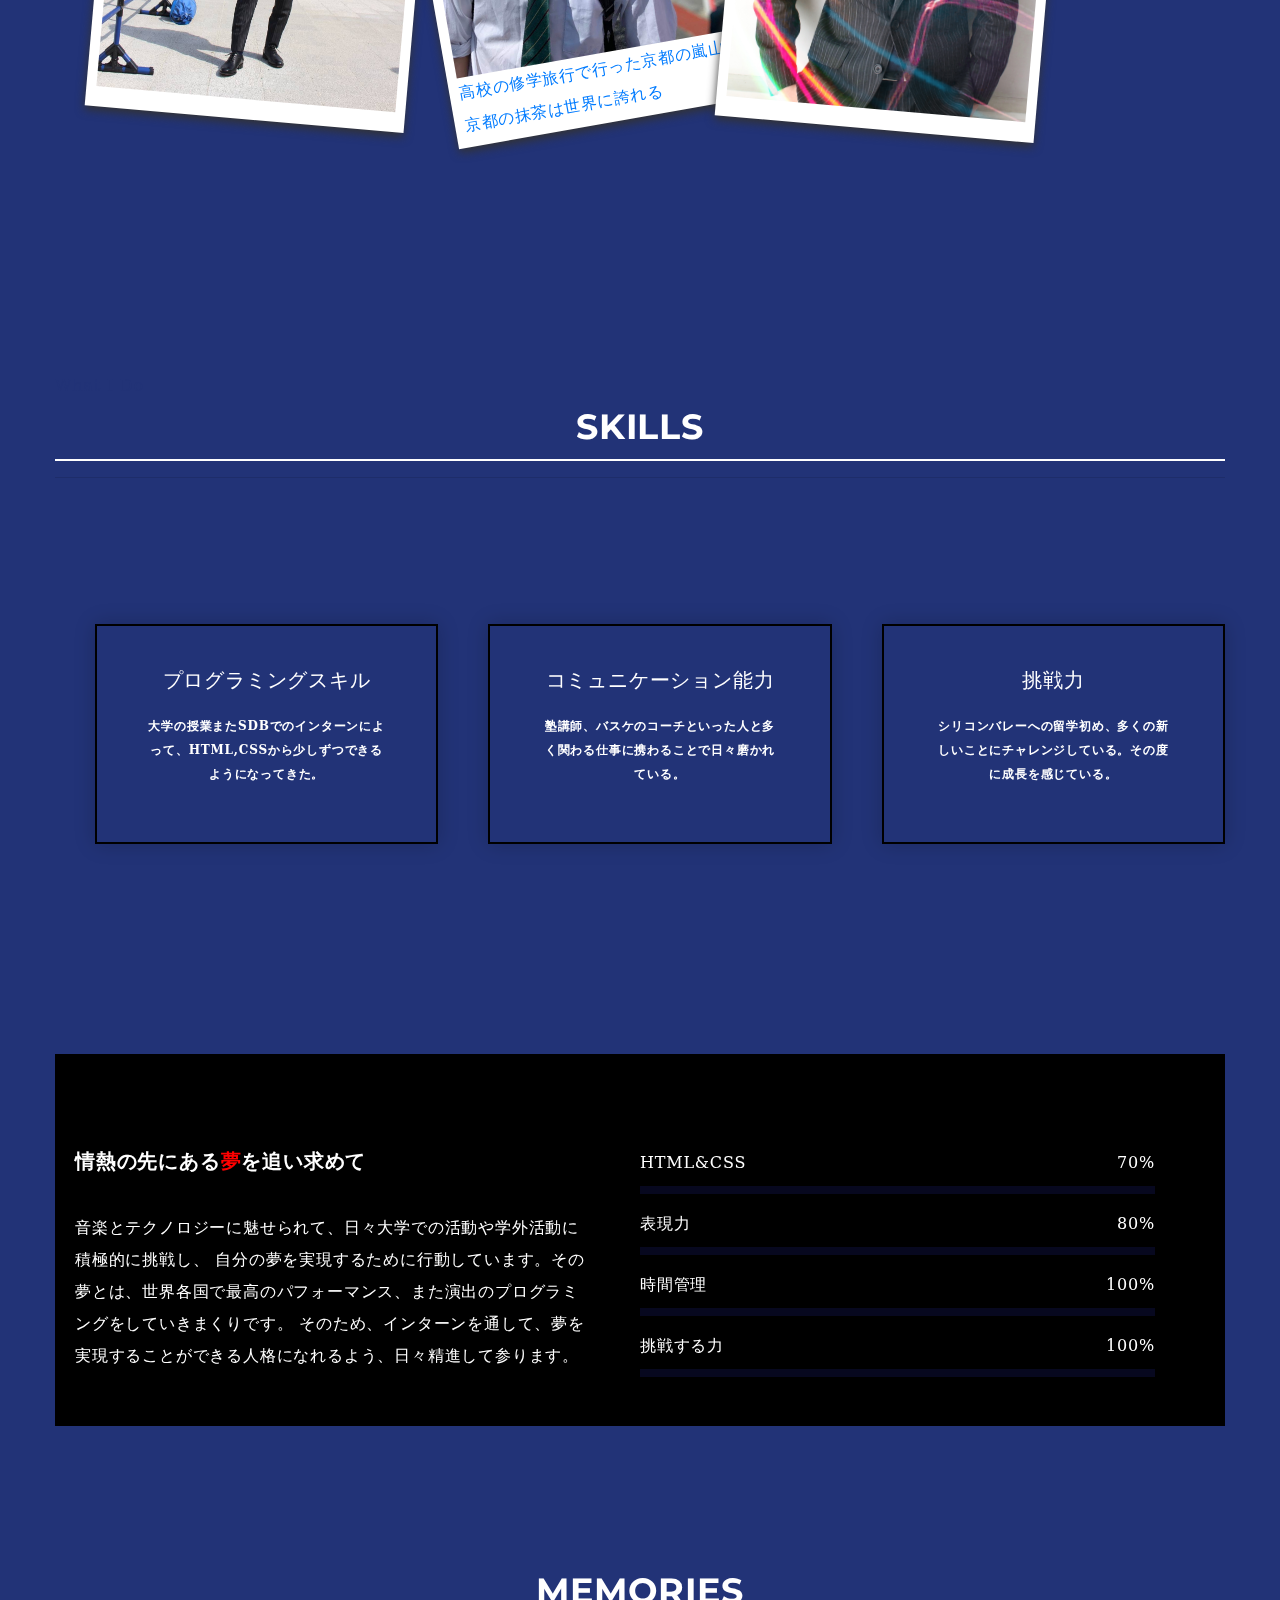
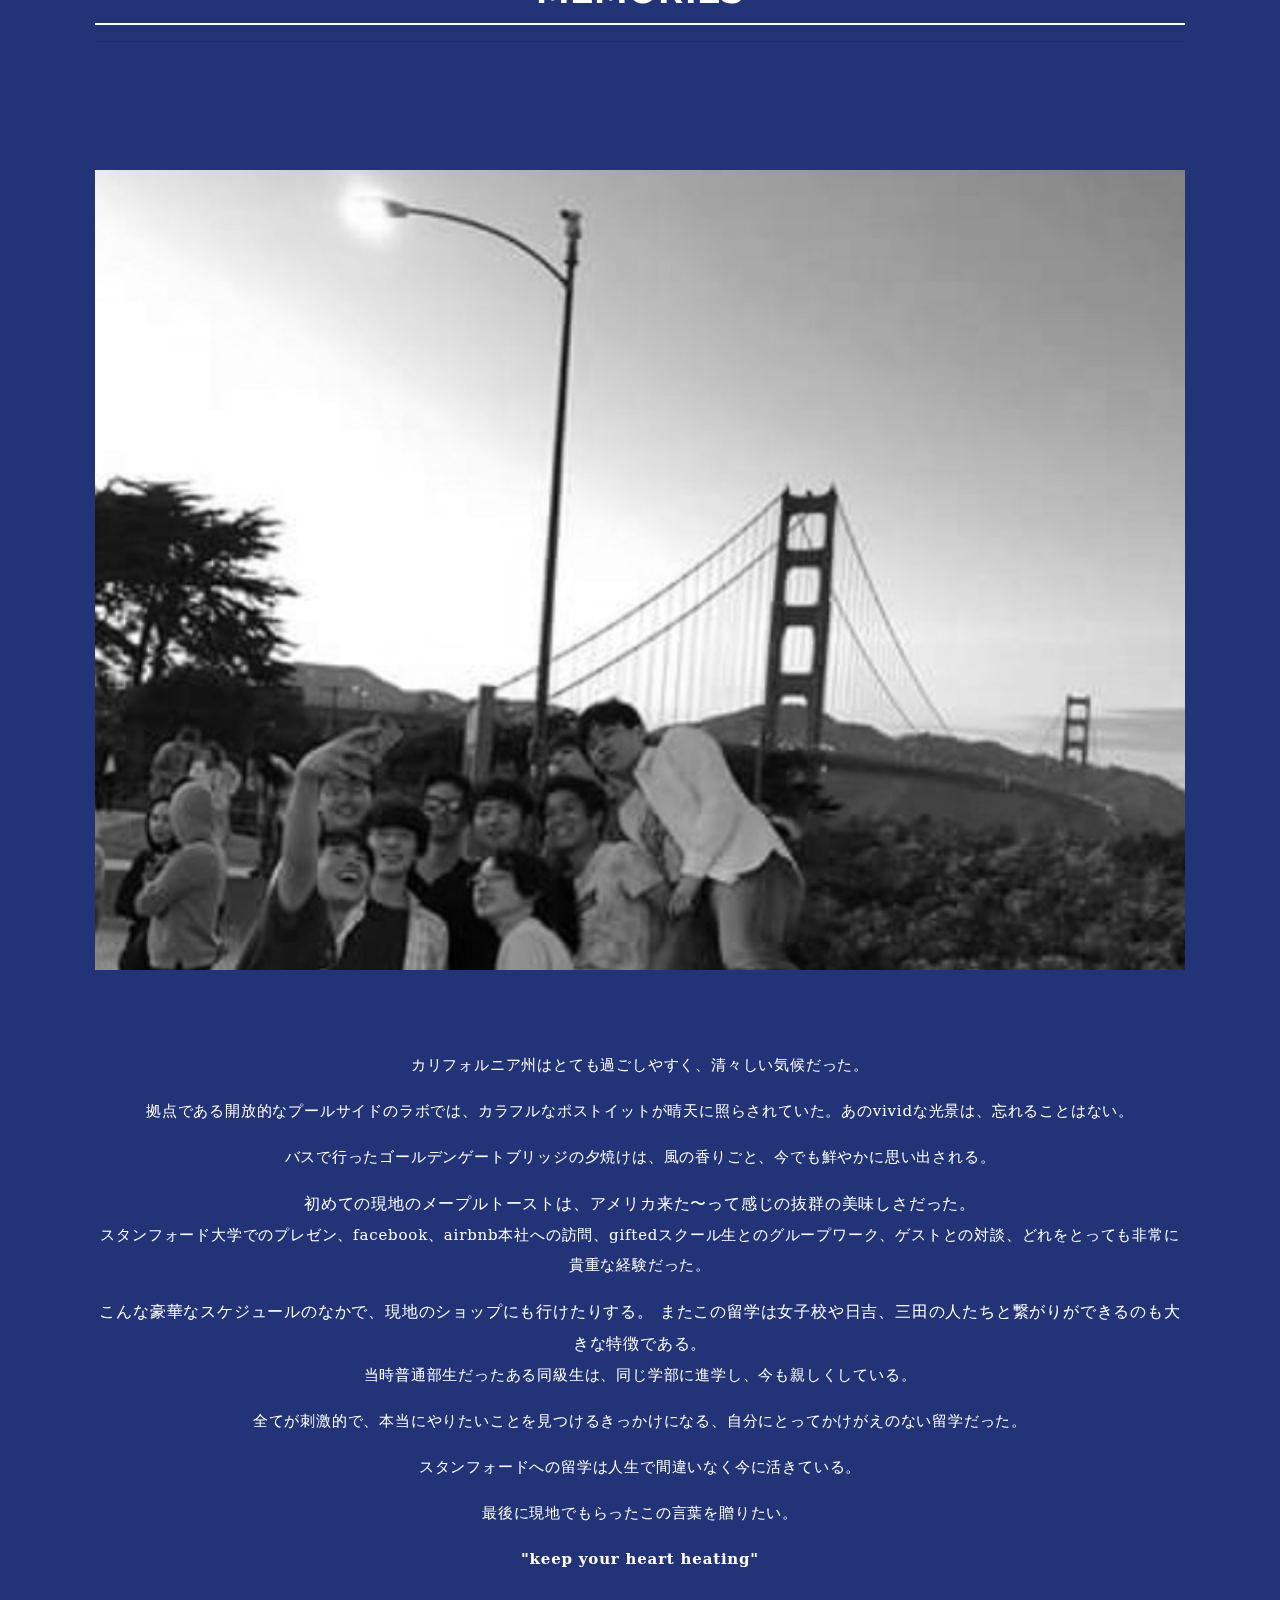
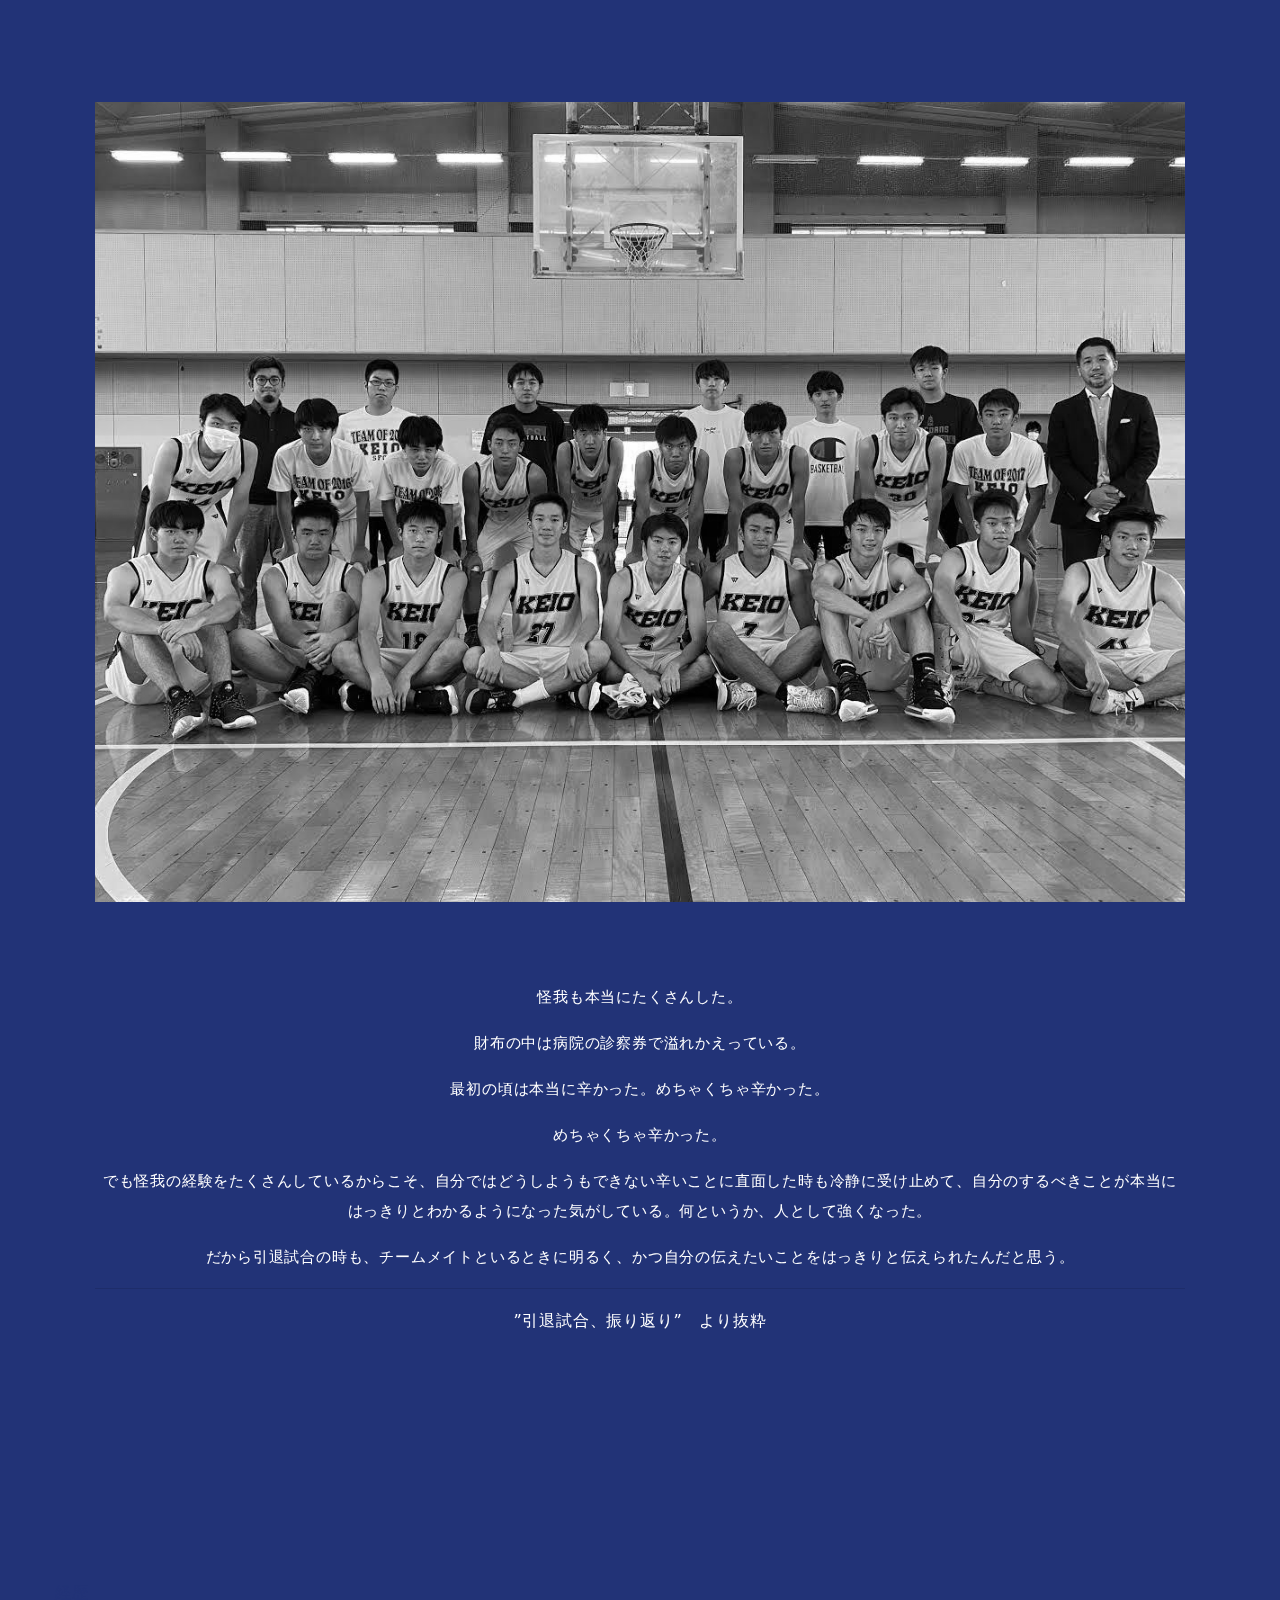
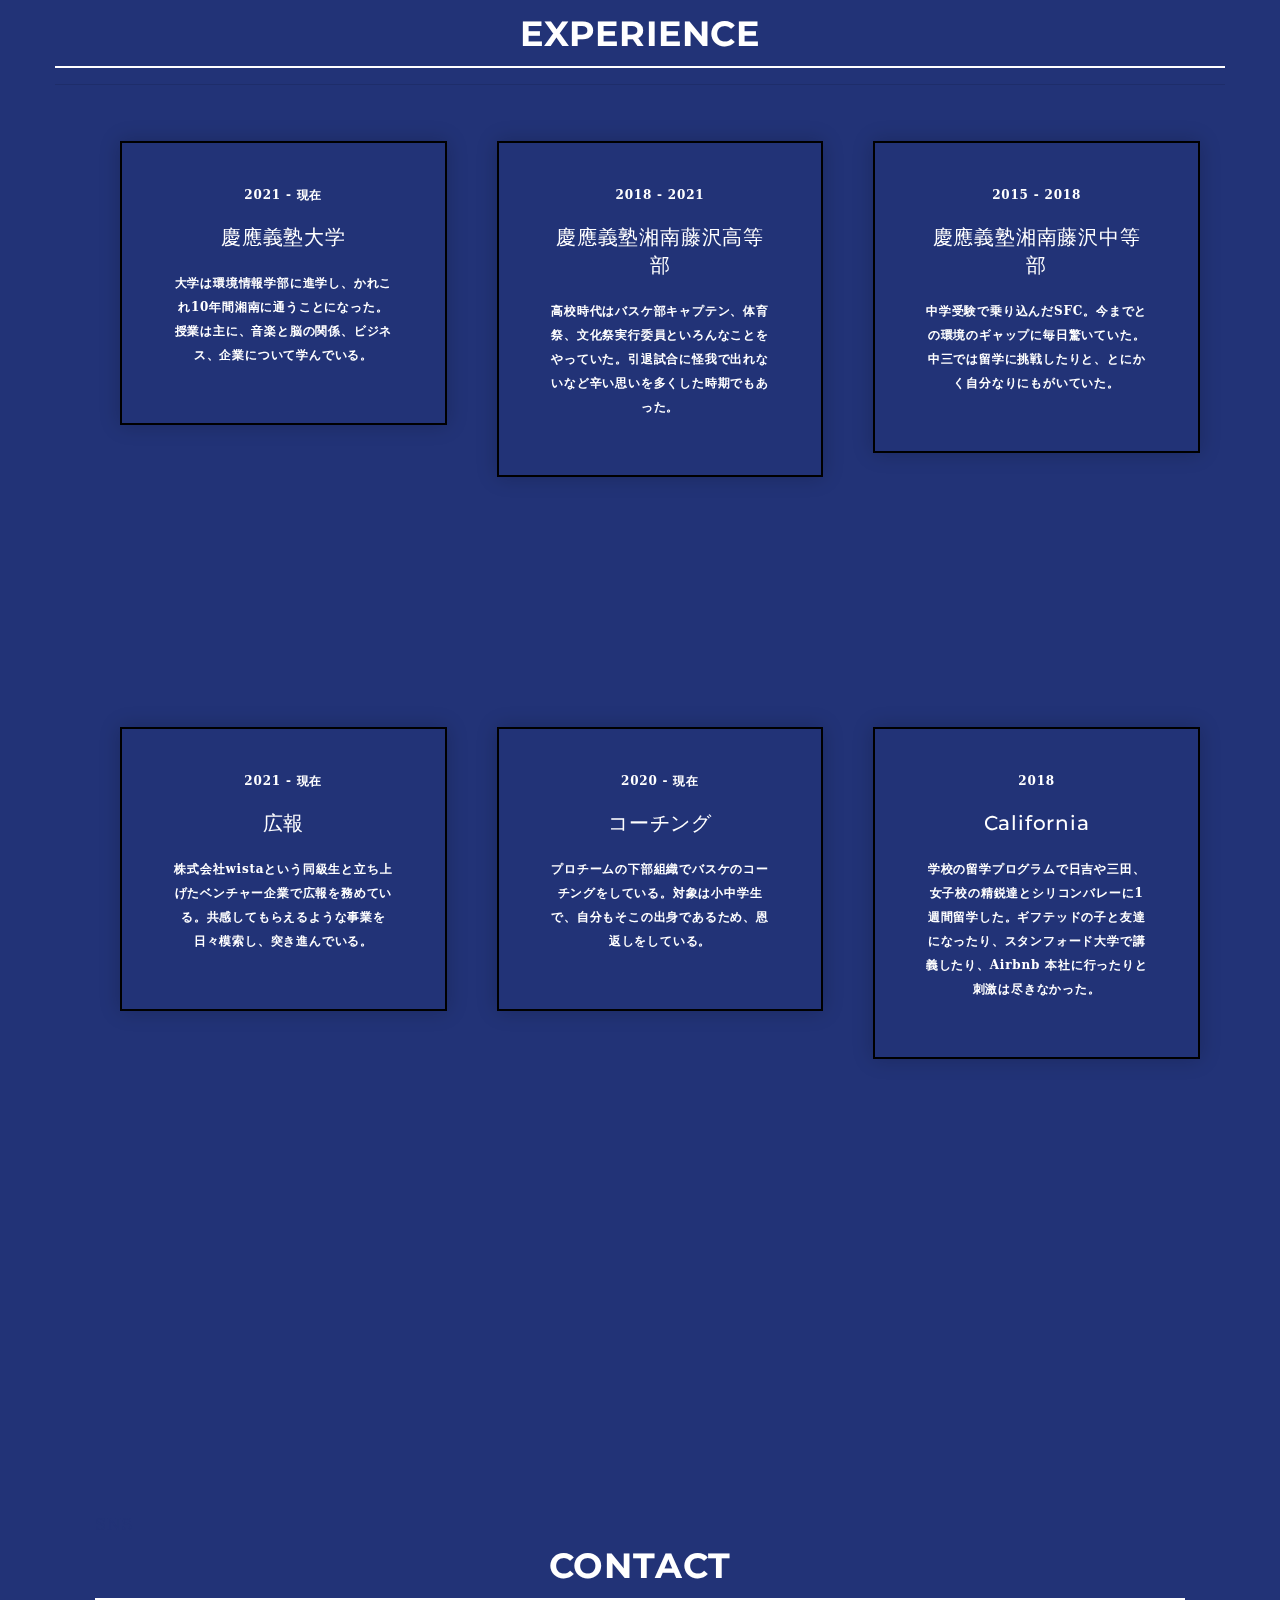
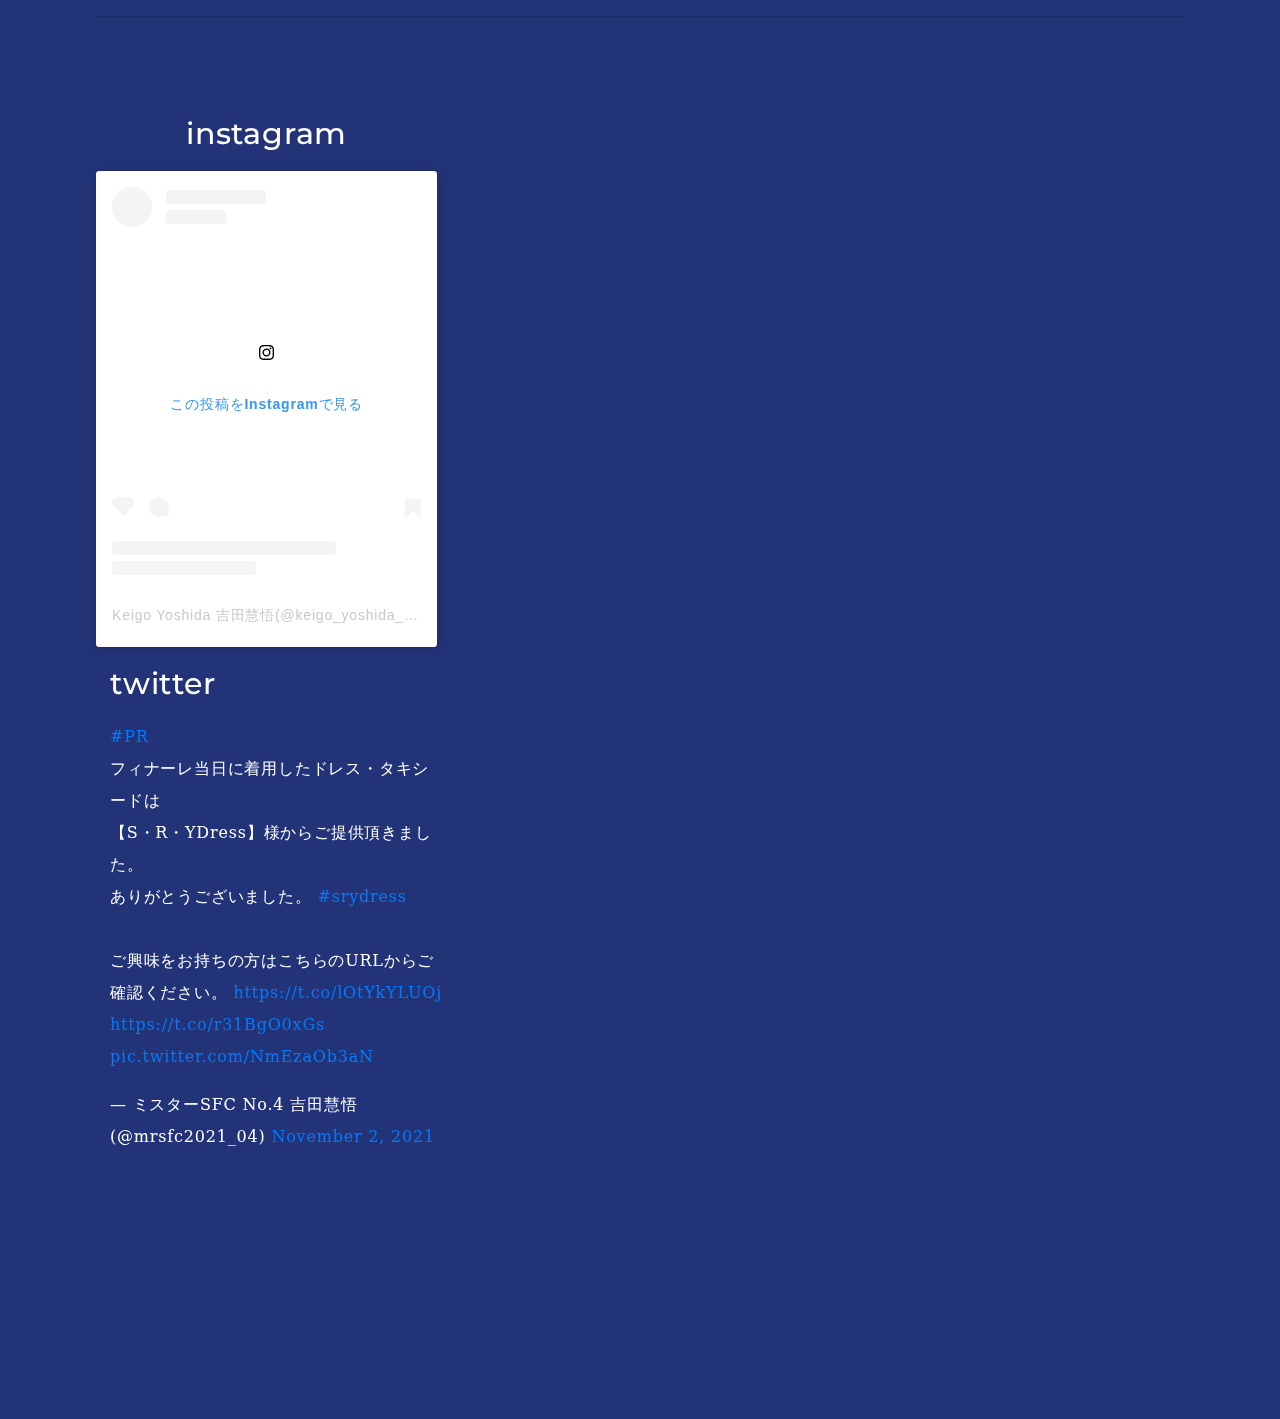
==== commit eb569022: "aboutちょい足し" ====
--- a/index.html
+++ b/index.html
@@ -127,7 +127,7 @@
                 <p><b>award: Mr. Keio SFC 2021 finalist</b></p>
                 <p><b>my song:R&B 0</b></p>
                   <audio controls src="img/music/R&B 0.mp3">R&B 0</audio>
-                <p><b>my VJ arts(open with your PC:<a href="https://openprocessing.org/sketch/1438376">VJ 0.0</a></b></p>
+                <p><b>my VJ arts(open with your PC):<a href="https://openprocessing.org/sketch/1438376">VJ 0.0</a></b></p>
 
                 <p><b>contents</b></p>
                 <p><b>q = start music</b></p>
